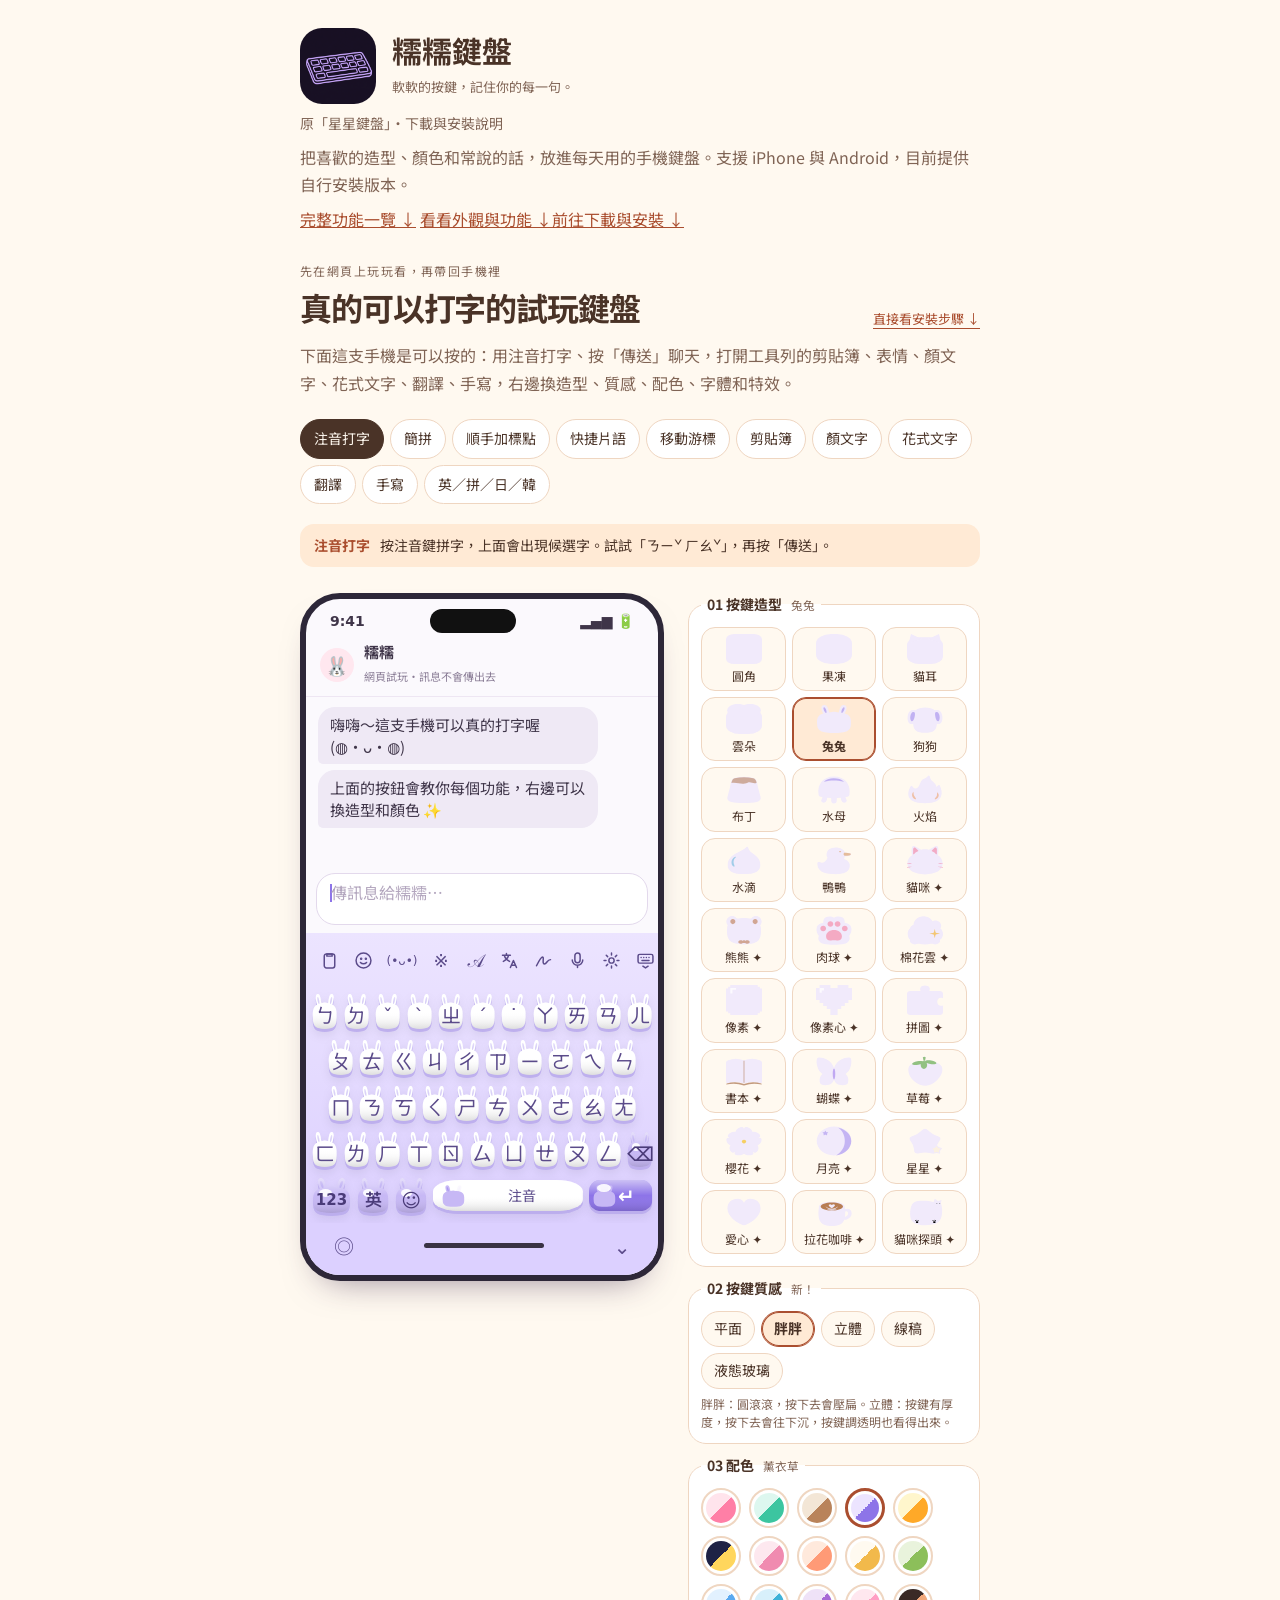
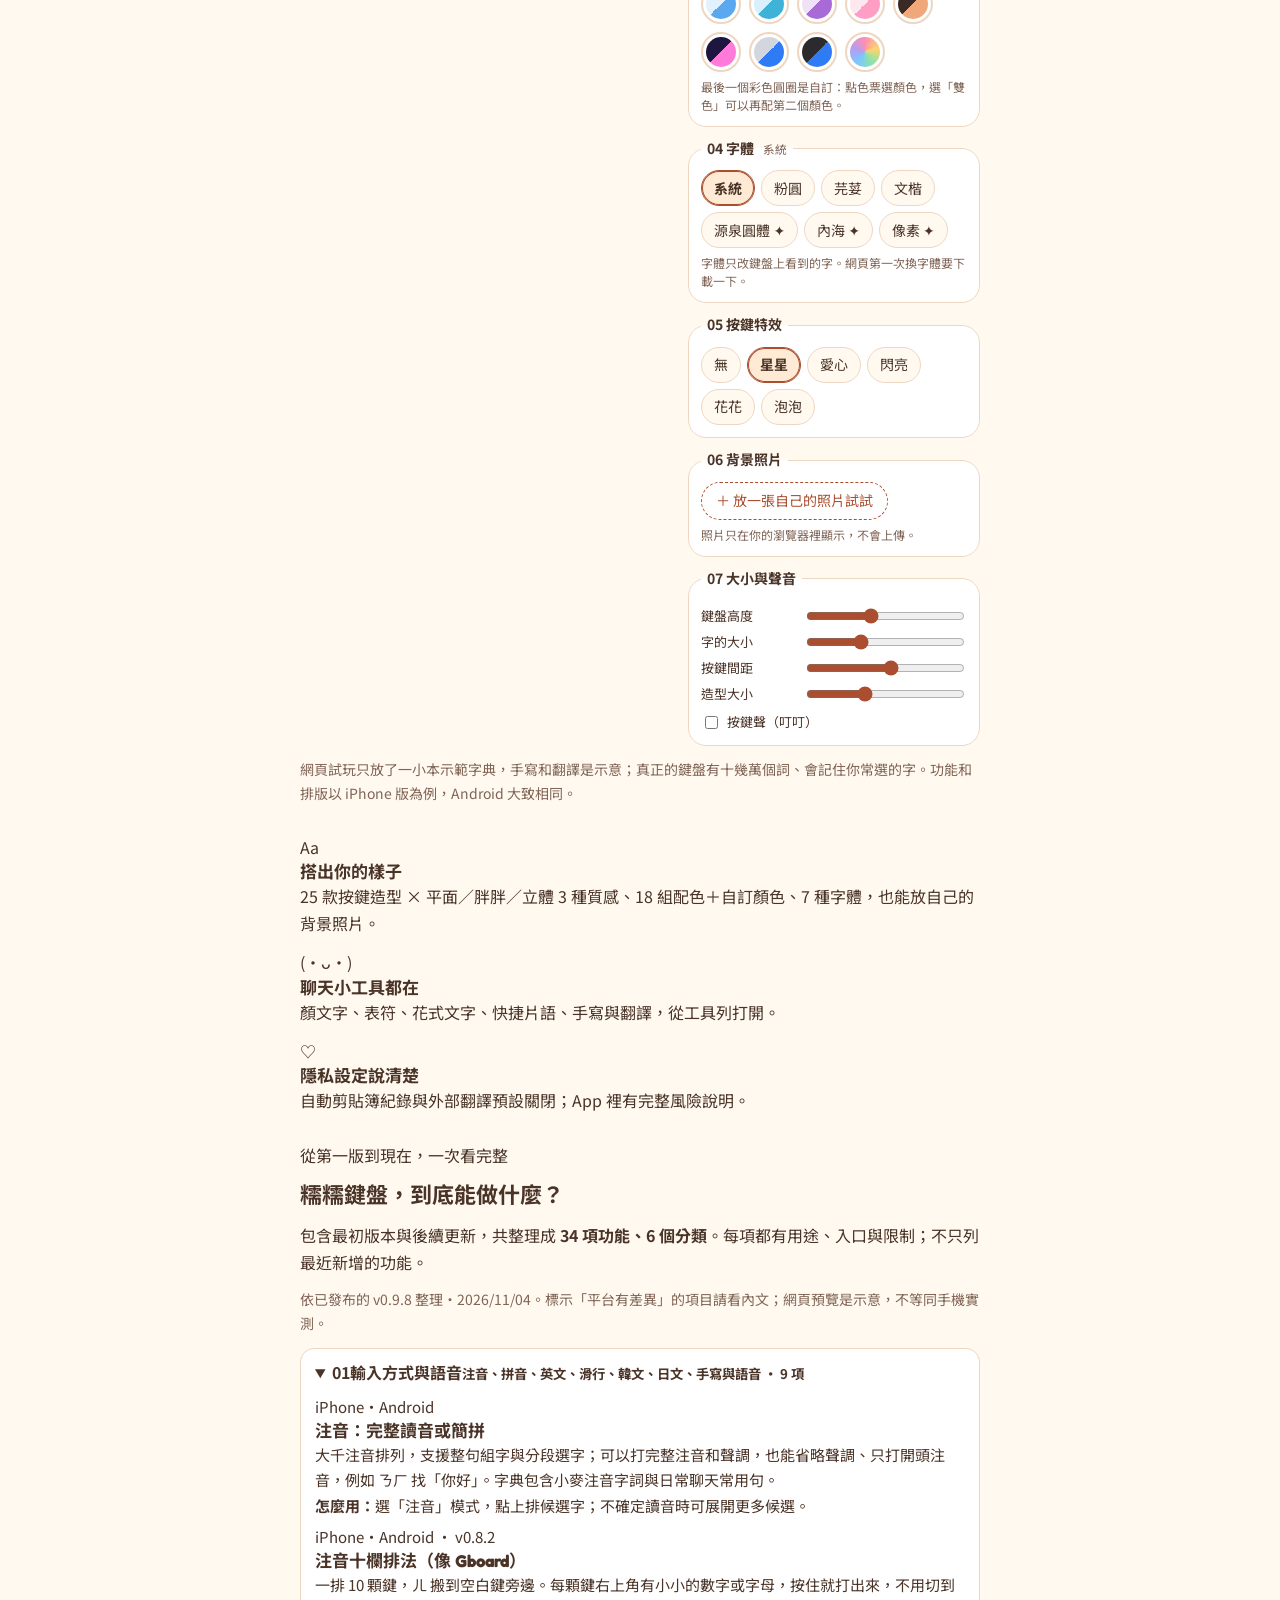
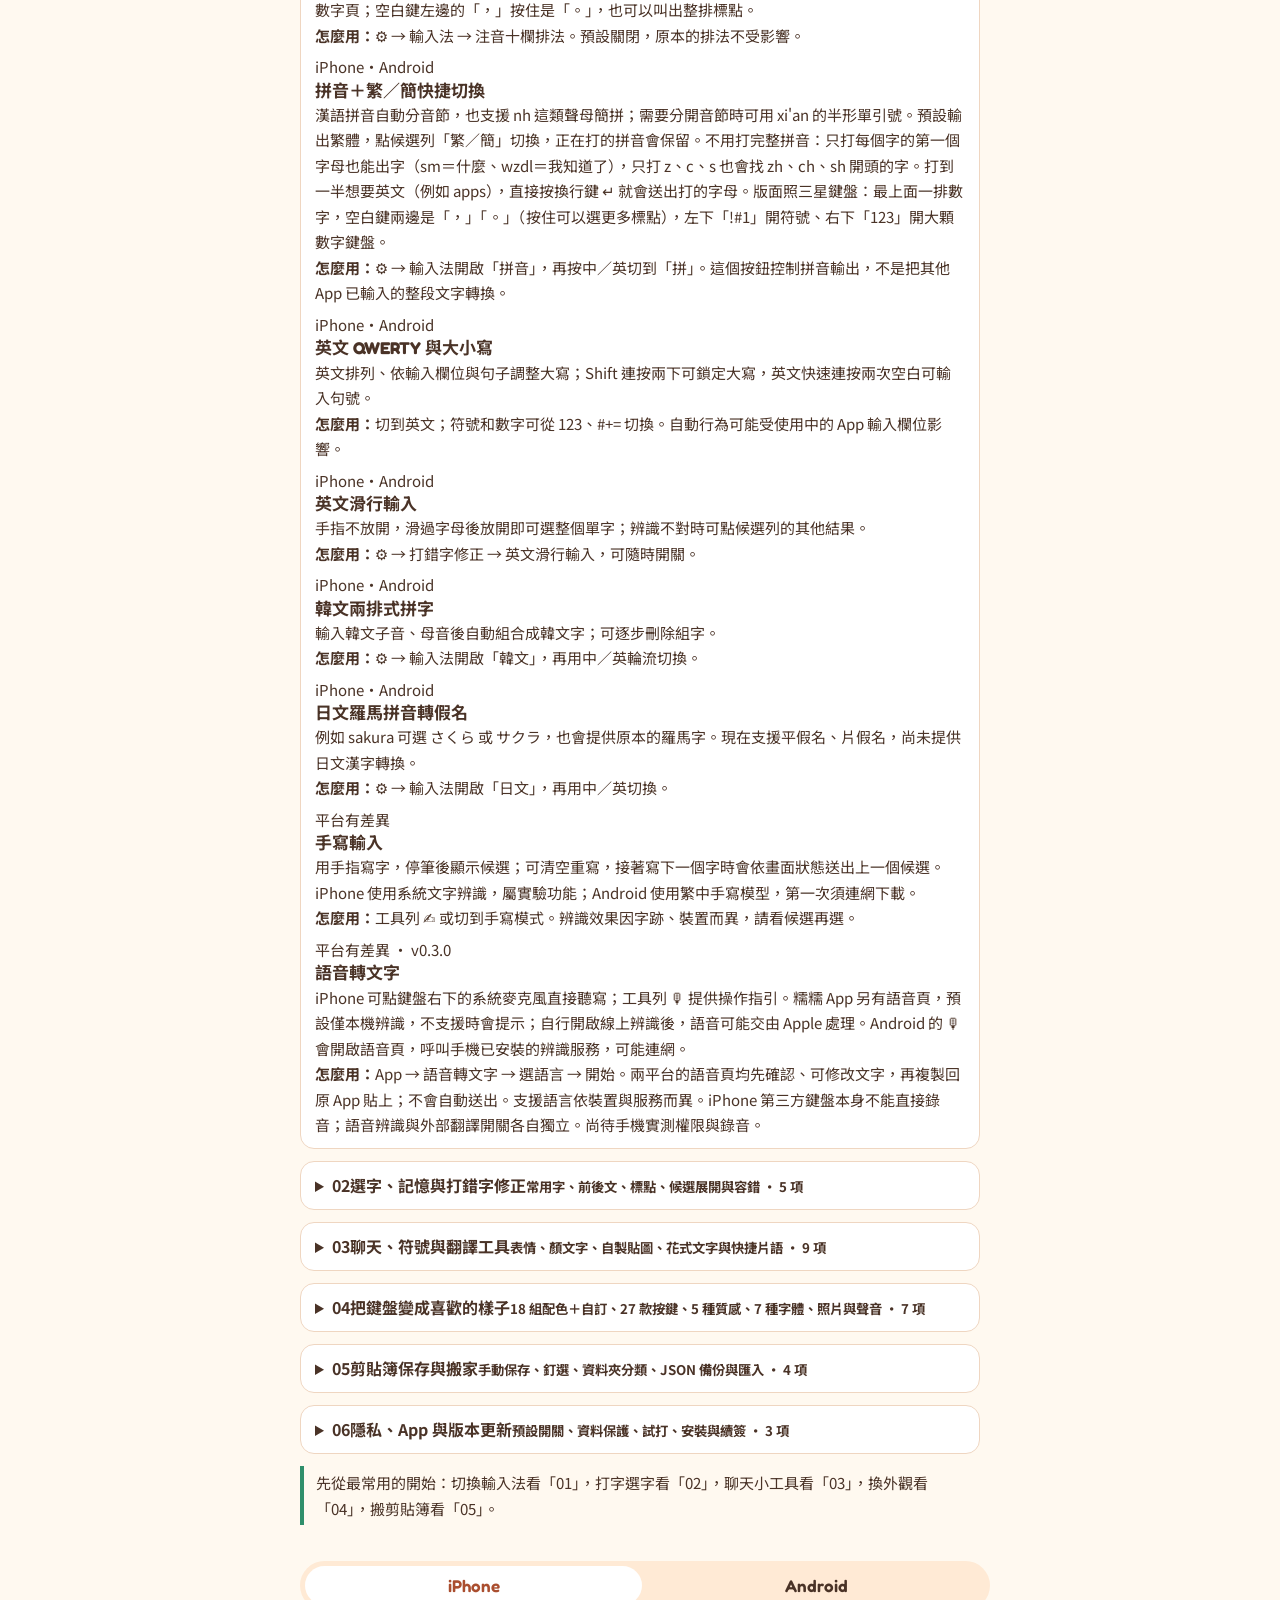
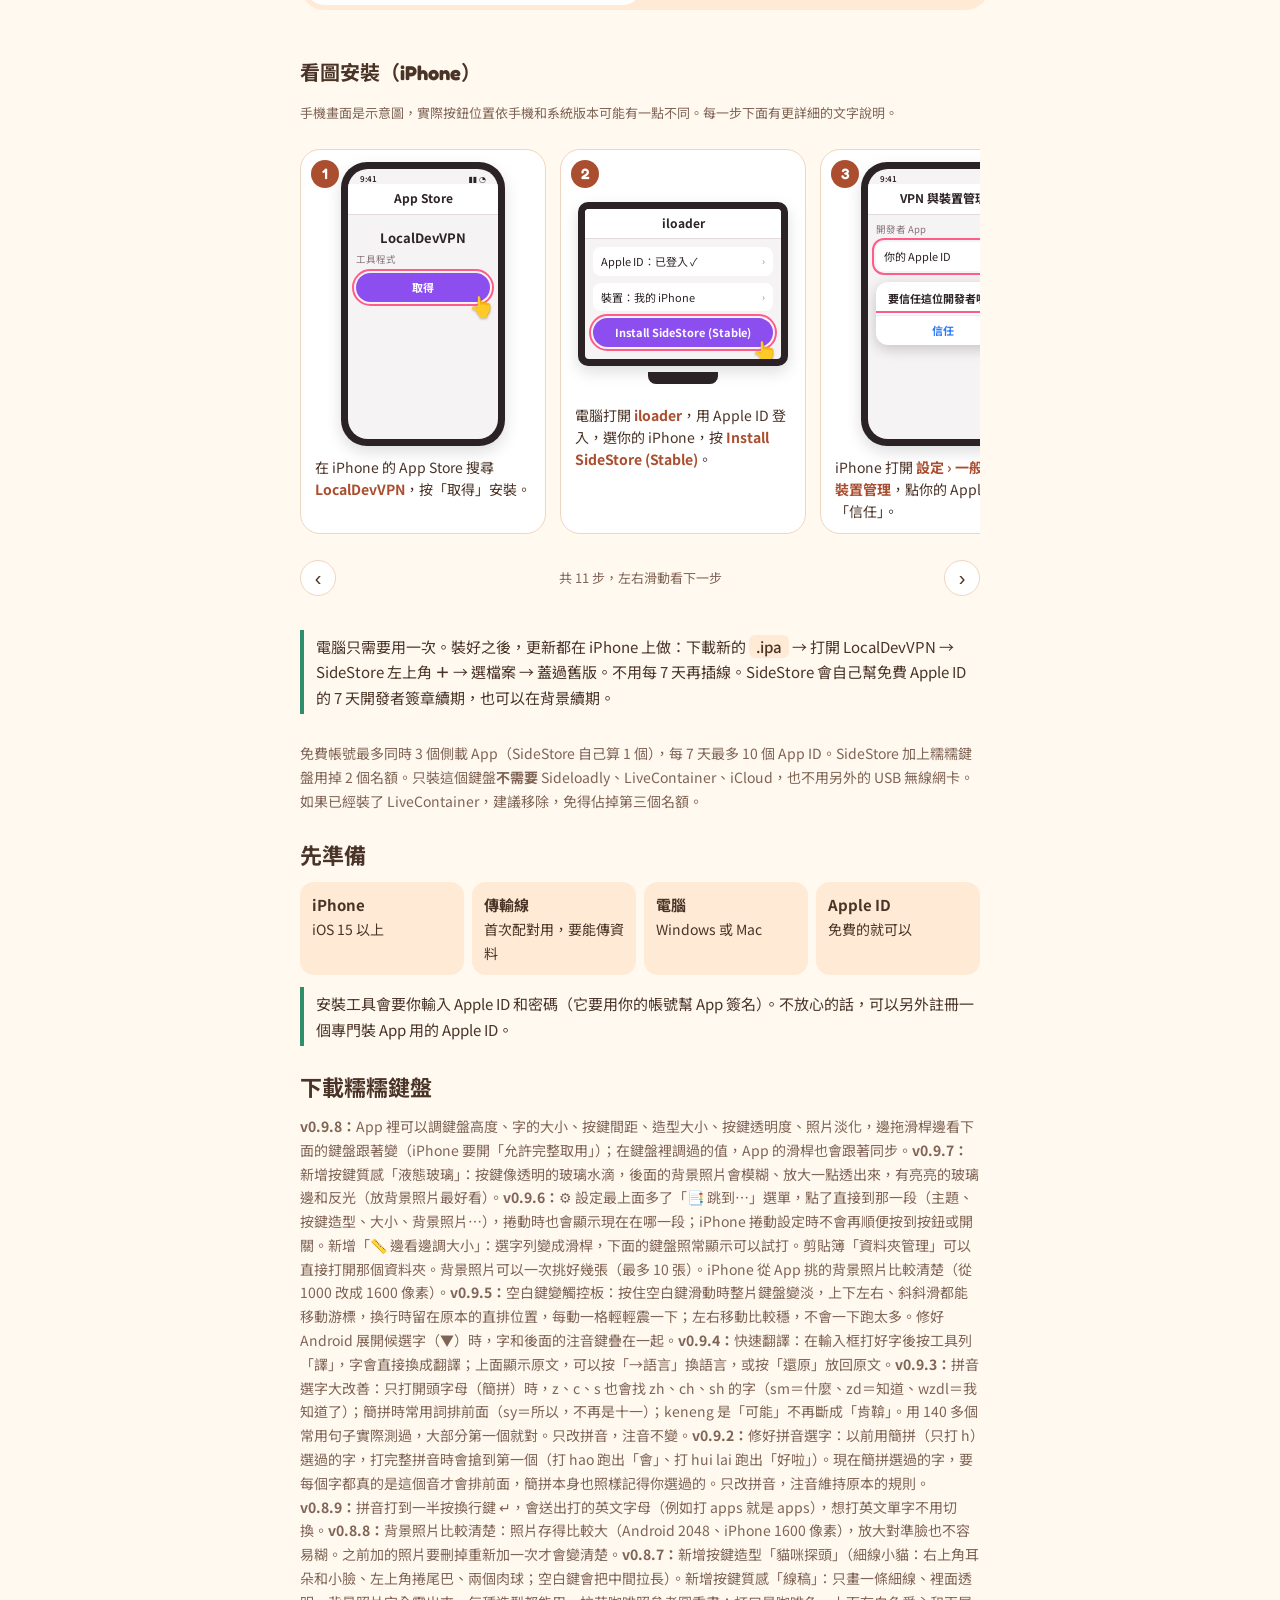
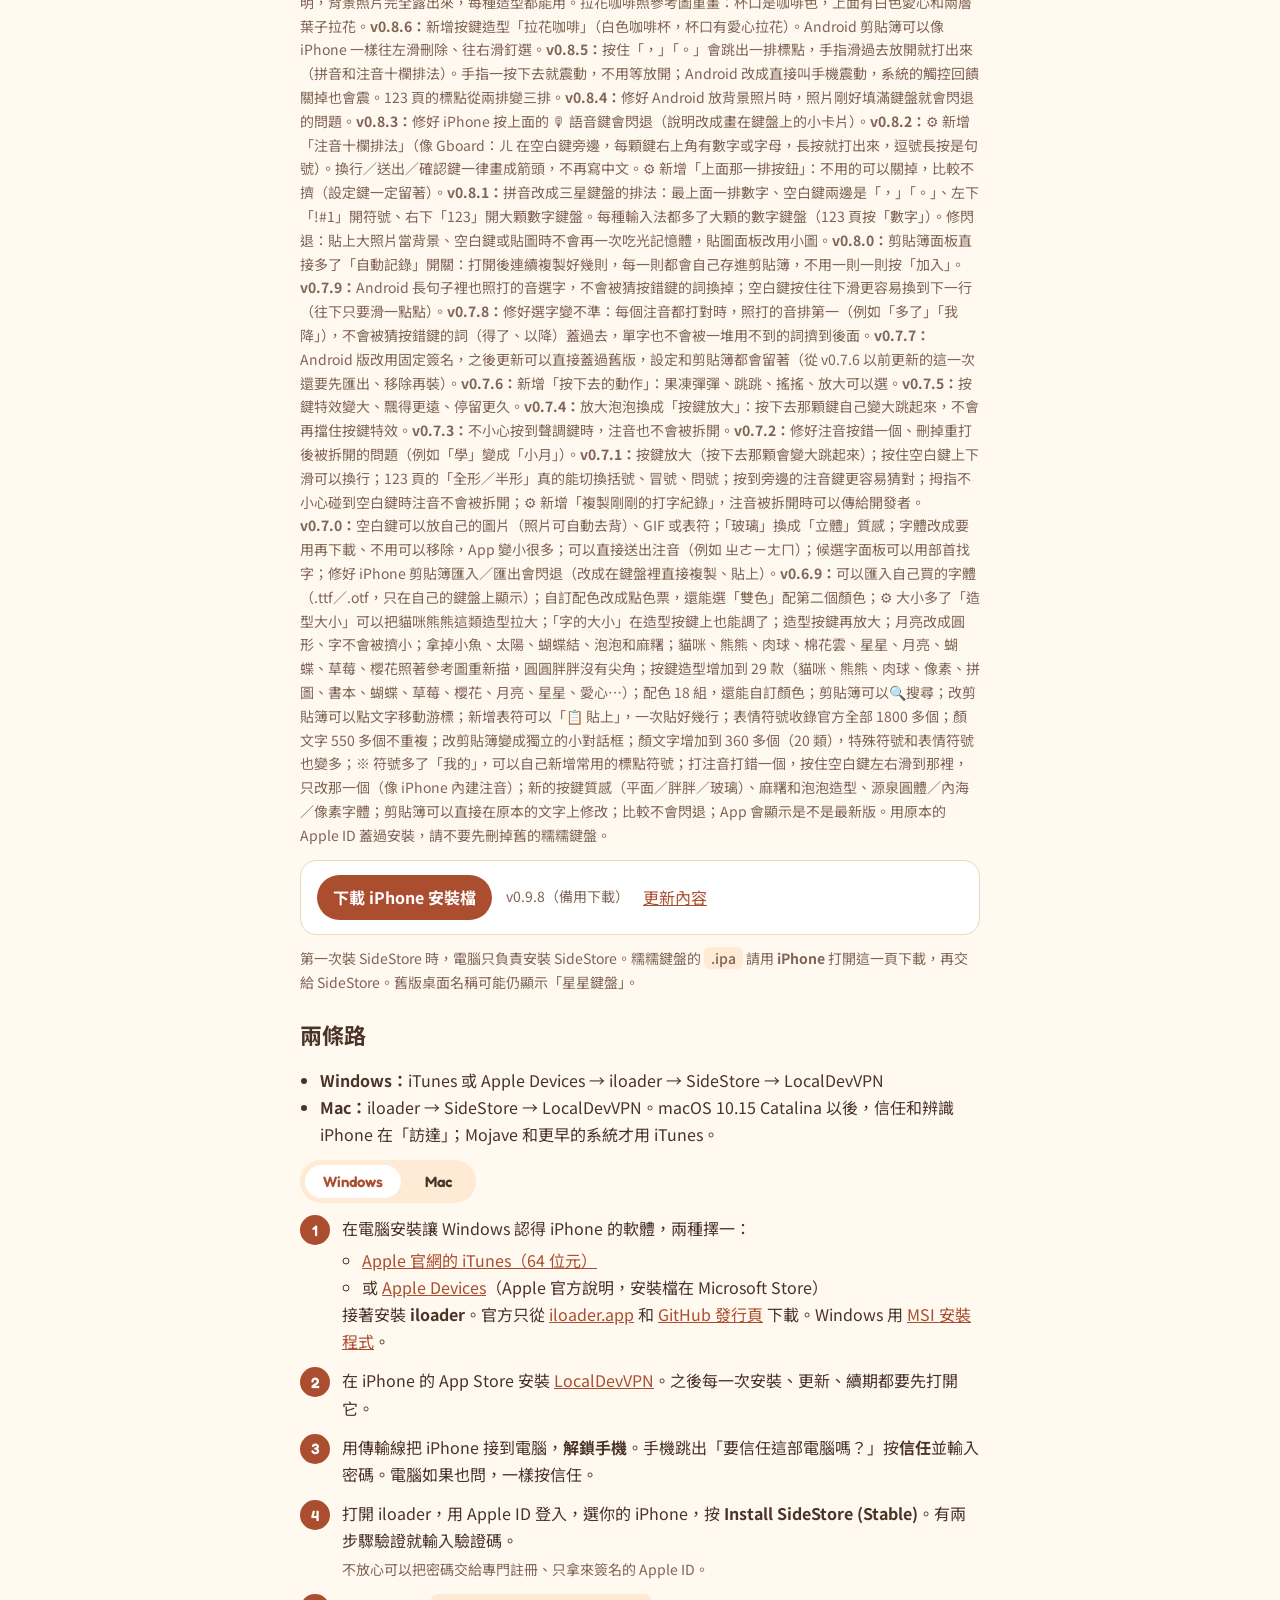
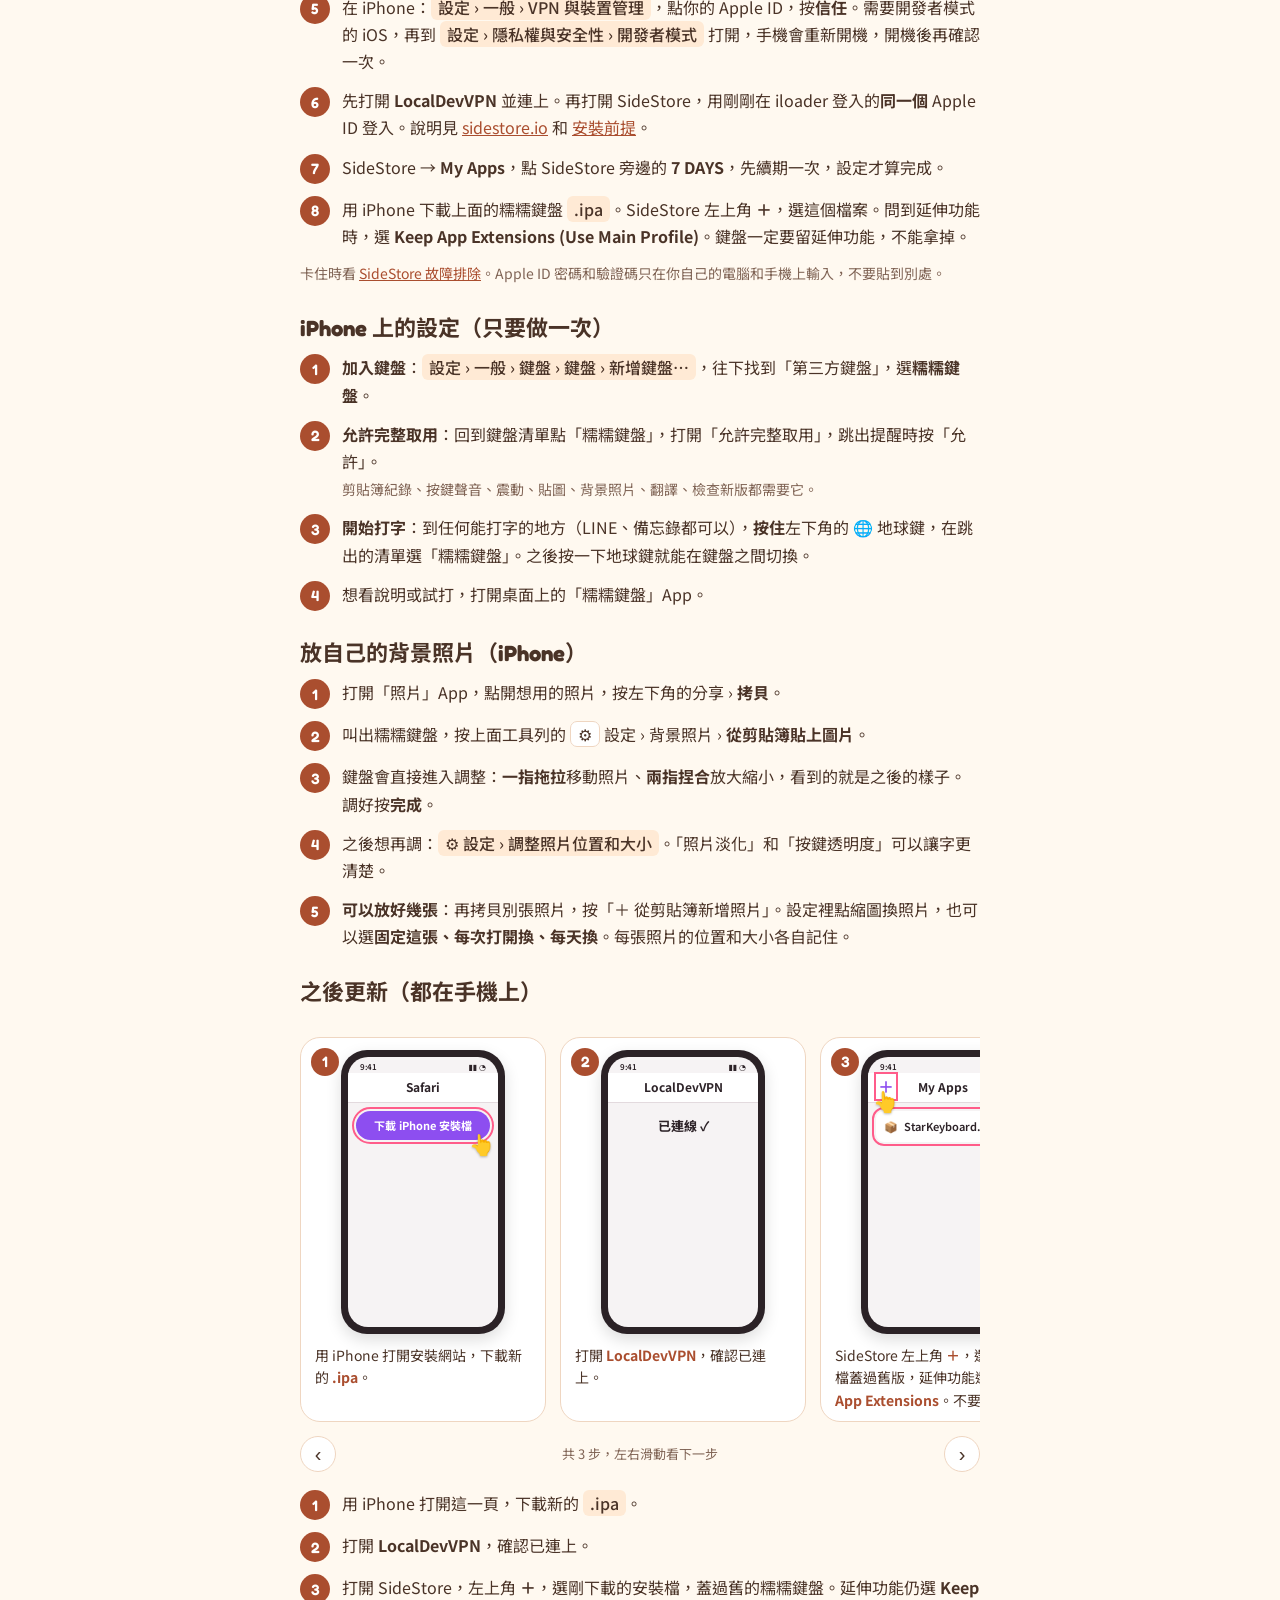
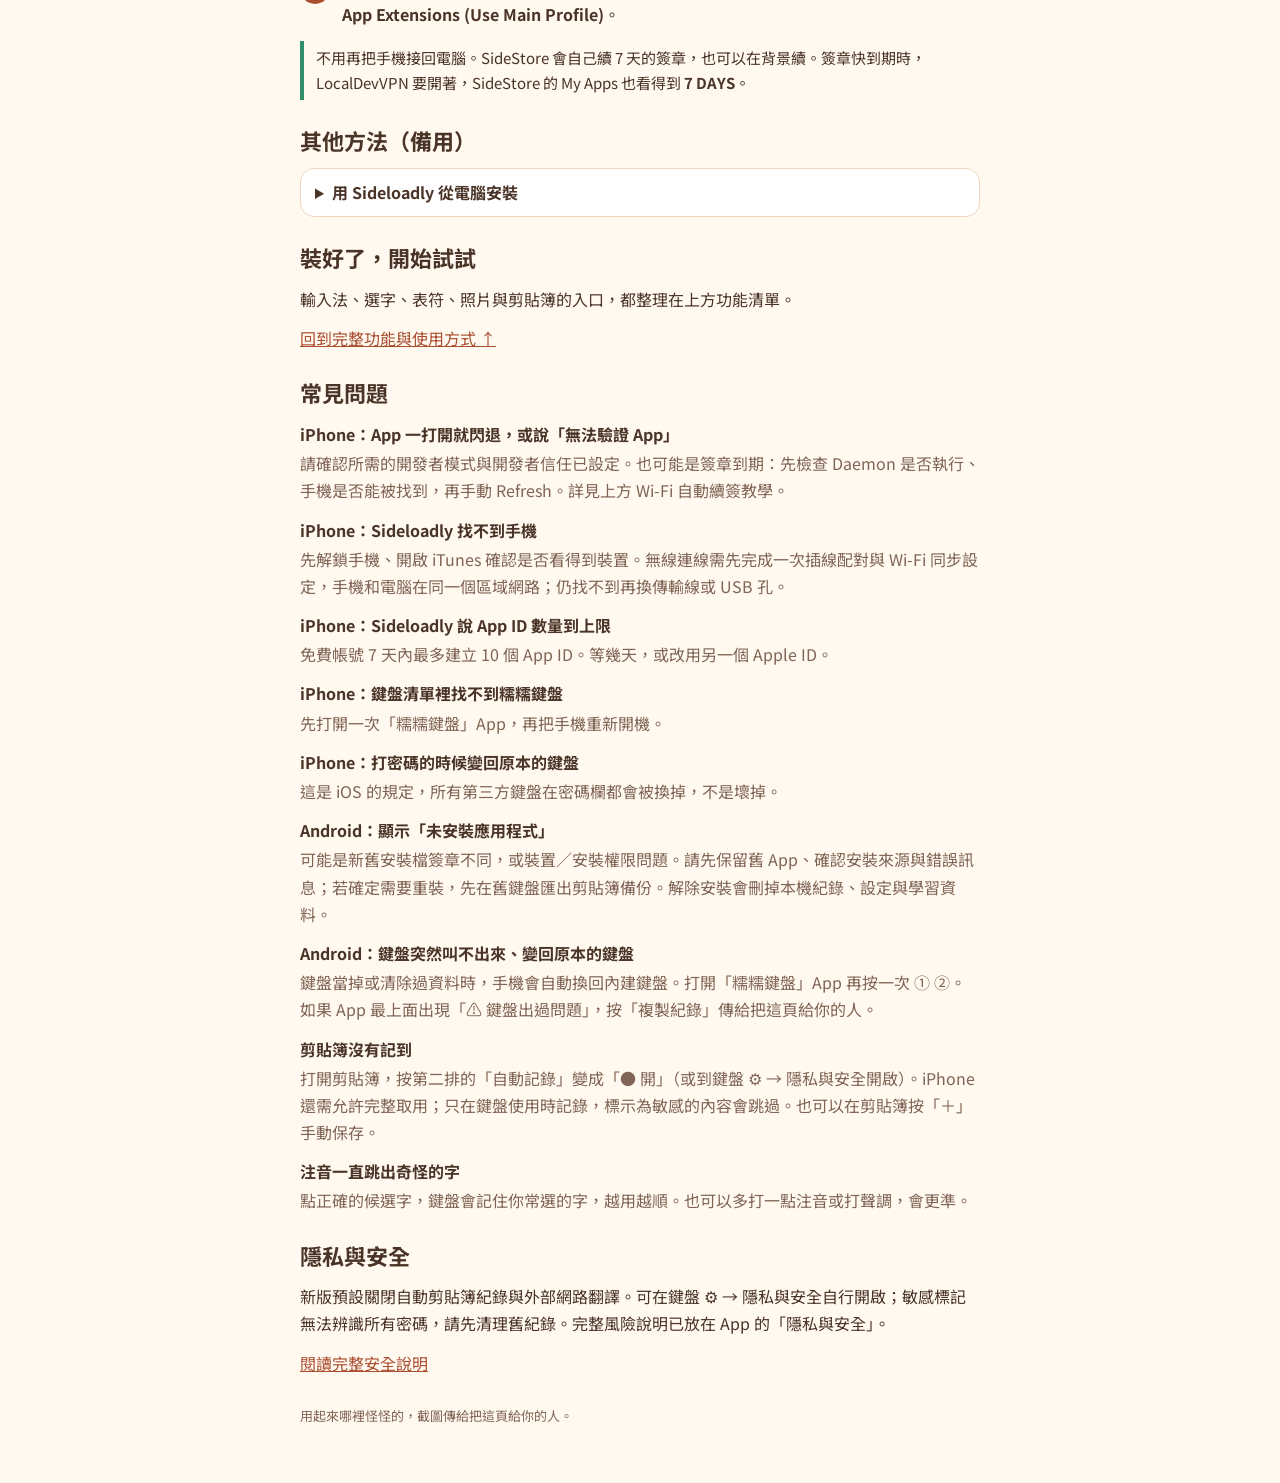
==== docs/index.html @ b7f21b5c "v0.9.8：App 裡邊調邊看鍵盤大小與透明度（iPhone 用具名剪貼簿同步、Android 共用設定即時更新） Co-Authored-By: Claude Opus 5.5 <noreply@" ====
<!doctype html><html lang="zh-Hant"><head><meta charset=utf-8><meta name=viewport content="width=device-width,initial-scale=1,viewport-fit=cover"><style>:root{color-scheme:light;box-sizing:border-box;padding-top:env(safe-area-inset-top,0px);padding-bottom:env(safe-area-inset-bottom,0px)}html{scroll-padding-top:env(safe-area-inset-top,0px)}body{margin:0;padding:0;font:14px -apple-system,BlinkMacSystemFont,sans-serif;background:#fff;color:#000}img{max-width:100%}[hidden]:not([hidden=until-found i]){display:none!important}</style></head><body>
<title>糯糯鍵盤｜完整功能、外觀預覽與下載</title>
<link rel="stylesheet" href="sim.css?v=9">
<link rel="stylesheet" href="features.css?v=1">
<link rel="stylesheet" href="guide.css?v=1">
<link rel="icon" type="image/png" href="assets/app-icon.png?v=4">
<link rel="apple-touch-icon" href="assets/app-icon.png?v=4">
<meta name="description" content="糯糯鍵盤完整功能介紹：注音、拼音繁簡、英文滑行、韓文、日文、手寫、選字記憶、表符貼圖、翻譯、主題、剪貼簿搬家，以及 iPhone／Android 的功能差異與安裝教學。">
<link rel="stylesheet" href="https://fonts.googleapis.com/css2?family=Fredoka:wght@500;600&family=Noto+Sans+TC:wght@400;500;700&display=swap">
<style>
  /* 版面：一欄的說明書。最上面切 iPhone／Android，各自從準備、下載、安裝、設定到更新；下面是兩邊共用的「怎麼用」和常見問題 */
  :root {
    --bg: #fff9f0;
    --fg: #4a3327;
    --muted: #806455;
    --accent: #aa4e2f;
    --soft: #ffead5;
    --card: #ffffff;
    --line: #efd6c1;
    --ok: #2f8f6b;
    --warn: #b5612a;
    --display: "Fredoka", "Noto Sans TC", "PingFang TC", "Microsoft JhengHei", system-ui, sans-serif;
    --body: "Noto Sans TC", "PingFang TC", "Microsoft JhengHei", system-ui, sans-serif;
  }
  @media (prefers-color-scheme: dark) {
    :root:not([data-theme="light"]) {
      --bg: #1d1418; --fg: #f6e6eb; --muted: #c09aa6; --accent: #ff86a8;
      --soft: #3a2430; --card: #271b20; --line: #4a3039; --ok: #6fd3a9; --warn: #f0a46b; color-scheme: dark;
    }
  }
  :root[data-theme="dark"] {
    --bg: #1d1418; --fg: #f6e6eb; --muted: #c09aa6; --accent: #ff86a8;
    --soft: #3a2430; --card: #271b20; --line: #4a3039; --ok: #6fd3a9; --warn: #f0a46b; color-scheme: dark;
  }
  body {
    background: var(--bg);
    color: var(--fg);
    font-family: var(--body);
    font-size: 16px;
    line-height: 1.7;
  }
  .wrap {
    max-width: 680px;
    margin: 0 auto;
    padding-block: 28px 56px;
    padding-left: max(16px, env(safe-area-inset-left, 0px));
    padding-right: max(16px, env(safe-area-inset-right, 0px));
    display: flex;
    flex-direction: column;
    gap: 28px;
  }
  h1, h2, h3 { font-family: var(--display); text-wrap: balance; margin: 0; line-height: 1.3; }
  h1 { font-size: 30px; }
  .brand { display:flex; align-items:center; gap:16px; }
  .brand img { width:76px; height:76px; border-radius:22px; flex:none; }
  .brand small { display:block; color:var(--muted); font-size:13px; margin-top:4px; }
  @media (max-width:420px) { h1 { font-size:26px; } .brand img { width:64px; height:64px; border-radius:18px; } }
  h2 { font-size: 22px; }
  h3 { font-size: 17px; }
  p { margin: 0; }
  ul { margin: 4px 0 0; padding-left: 20px; }
  .lead { color: var(--muted); }
  section, .panel { display: flex; flex-direction: column; gap: 12px; min-width: 0; }
  .panel { gap: 28px; }
  #wifi-refresh { scroll-margin-top: calc(90px + env(safe-area-inset-top, 0px)); }
  .need { display: grid; grid-template-columns: repeat(auto-fit, minmax(140px, 1fr)); gap: 8px; }
  .need div { background: var(--soft); border-radius: 14px; padding: 10px 12px; font-size: 14px; }
  .need b { display: block; font-size: 15px; }
  .download {
    display: flex; flex-wrap: wrap; align-items: center; gap: 10px 14px;
    background: var(--card); border: 1.5px solid var(--line); border-radius: 16px; padding: 14px 16px;
  }
  .btn {
    display: inline-block; background: var(--accent); color: var(--card);
    font-weight: 700; text-decoration: none; padding: 9px 16px; border-radius: 999px;
  }
  .btn:focus-visible, .tab:focus-visible, summary:focus-visible { outline: 3px solid var(--fg); outline-offset: 2px; }

  /* 最上面的大切換：iPhone／Android */
  .switch {
    position: sticky; top: env(safe-area-inset-top, 0px); z-index: 5;
    background: var(--bg); padding-block: 8px;
  }
  body::before { content: ""; position: fixed; inset: 0 0 auto; height: env(safe-area-inset-top, 0px); z-index: 10; background: var(--bg); }
  .tabs { display: flex; gap: 6px; background: var(--soft); padding: 5px; border-radius: 999px; width: fit-content; max-width: 100%; }
  .tabs.big { width: 100%; }
  .tabs.big .tab { flex: 1; font-size: 17px; padding: 9px 12px; }
  .tab {
    border: 0; background: transparent; color: var(--fg); font: 600 15px var(--display);
    padding: 7px 18px; border-radius: 999px; cursor: pointer;
  }
  .tab[aria-selected="true"] { background: var(--card); color: var(--accent); }

  ol.steps { list-style: none; margin: 0; padding: 0; counter-reset: step; display: flex; flex-direction: column; gap: 12px; }
  ol.steps > li { counter-increment: step; display: grid; grid-template-columns: 30px minmax(0, 1fr); gap: 12px; align-items: start; }
  ol.steps > li::before {
    content: counter(step);
    font: 600 15px var(--display);
    width: 30px; height: 30px; border-radius: 50%;
    display: grid; place-items: center;
    background: var(--accent); color: var(--card);
  }
  .path { font-weight: 500; background: var(--soft); padding: 1px 7px; border-radius: 6px; word-break: keep-all; }
  .key { font-weight: 700; border: 1.5px solid var(--line); background: var(--card); padding: 0 7px; border-radius: 7px; white-space: nowrap; }
  .note { color: var(--muted); font-size: 14px; }
  a { color: var(--accent); }
  .tip { border-left: 4px solid var(--ok); padding: 4px 0 4px 12px; font-size: 15px; }
  .warn { border-left: 4px solid var(--warn); padding: 4px 0 4px 12px; font-size: 15px; }
  details { background: var(--card); border: 1.5px solid var(--line); border-radius: 14px; padding: 10px 14px; }
  summary { cursor: pointer; font-weight: 700; }
  details > div { margin-top: 8px; display: flex; flex-direction: column; gap: 6px; font-size: 15px; }
  .brands { display: grid; grid-template-columns: auto minmax(0, 1fr); gap: 6px 12px; font-size: 15px; }
  .brands b { white-space: nowrap; }

  /* 功能說明：兩欄的小卡，手機上變一欄 */
  .features { display: grid; grid-template-columns: repeat(auto-fit, minmax(260px, 1fr)); gap: 10px; }
  .feature { background: var(--card); border: 1.5px solid var(--line); border-radius: 16px; padding: 12px 14px; display: flex; flex-direction: column; gap: 4px; min-width: 0; }
  .feature h3 { font-size: 16px; }
  .feature p { font-size: 15px; }
  .eg { font-family: var(--display); color: var(--accent); }

  dl { margin: 0; display: flex; flex-direction: column; gap: 12px; }
  dt { font-weight: 700; }
  dd { margin: 2px 0 0; color: var(--muted); }
  footer { color: var(--muted); font-size: 13px; }
</style>

<div class="wrap">
  <header style="display:flex;flex-direction:column;gap:8px">
    <div class="brand"><img src="assets/app-icon.png?v=4" alt="深色底紫色透視線條鍵盤" width="76" height="76"><div><h1>糯糯鍵盤</h1><small>軟軟的按鍵，記住你的每一句。</small></div></div>
    <p class="note">原「星星鍵盤」・下載與安裝說明</p>
    <p class="lead">把喜歡的造型、顏色和常說的話，放進每天用的手機鍵盤。支援 iPhone 與 Android，目前提供自行安裝版本。</p>
    <nav class="preview-jump" aria-label="頁面導覽"><a href="#features" class="catalog-nav">完整功能一覽 ↓</a>
      <a href="#preview">看看外觀與功能 ↓</a><a href="#install">前往下載與安裝 ↓</a></nav>
  </header>

<svg aria-hidden="true" focusable="false" style="position:absolute;width:0;height:0;overflow:hidden"><defs><linearGradient id="sim-shade-flat" x1="0" y1="0" x2="0" y2="1"><stop offset="0" stop-color="#fff" stop-opacity=".3"/><stop offset=".55" stop-color="#fff" stop-opacity="0"/><stop offset="1" stop-color="#000" stop-opacity=".04"/></linearGradient><linearGradient id="sim-shade-puffy" x1="0" y1="0" x2="0" y2="1"><stop offset="0" stop-color="#fff" stop-opacity=".55"/><stop offset=".5" stop-color="#fff" stop-opacity="0"/><stop offset="1" stop-color="#000" stop-opacity=".13"/></linearGradient><linearGradient id="sim-shade-raised" x1="0" y1="0" x2="0" y2="1"><stop offset="0" stop-color="#fff" stop-opacity=".55"/><stop offset=".5" stop-color="#fff" stop-opacity="0"/><stop offset="1" stop-color="#000" stop-opacity=".12"/></linearGradient><symbol id="preview-shape-rounded" viewBox="0 0 100 100"><rect width="100" height="100" rx="23" ry="17.5" fill="var(--key)" style="fill:var(--key);stroke:var(--body-stroke,none);stroke-width:var(--body-sw,0);stroke-linejoin:round;vector-effect:non-scaling-stroke"/></symbol><symbol id="preview-shape-jelly" viewBox="0 0 100 100"><rect width="100" height="100" rx="42" ry="31.5" fill="var(--key)" style="fill:var(--key);stroke:var(--body-stroke,none);stroke-width:var(--body-sw,0);stroke-linejoin:round;vector-effect:non-scaling-stroke"/></symbol><symbol id="preview-shape-catEar" viewBox="0 0 100 100"><rect y="11" width="100" height="89" rx="34" ry="25.5" fill="var(--key)" style="fill:var(--key);stroke:var(--body-stroke,none);stroke-width:var(--body-sw,0);stroke-linejoin:round;vector-effect:non-scaling-stroke"/><path d="M5 30 L11 0 L41 17 Z M59 17 L89 0 L95 30 Z" fill="var(--key)" style="fill:var(--key);stroke:var(--body-stroke,none);stroke-width:var(--body-sw,0);stroke-linejoin:round;vector-effect:non-scaling-stroke"/></symbol><symbol id="preview-shape-cloud" viewBox="0 0 100 100"><rect y="15" width="100" height="85" rx="38" ry="28.5" fill="var(--key)" style="fill:var(--key);stroke:var(--body-stroke,none);stroke-width:var(--body-sw,0);stroke-linejoin:round;vector-effect:non-scaling-stroke"/><ellipse cx="33" cy="22" rx="30" ry="22.5" fill="var(--key)" style="fill:var(--key);stroke:var(--body-stroke,none);stroke-width:var(--body-sw,0);stroke-linejoin:round;vector-effect:non-scaling-stroke"/><ellipse cx="67" cy="22" rx="30" ry="22.5" fill="var(--key)" style="fill:var(--key);stroke:var(--body-stroke,none);stroke-width:var(--body-sw,0);stroke-linejoin:round;vector-effect:non-scaling-stroke"/></symbol><symbol id="preview-shape-bunny" viewBox="0 0 100 100"><path fill="var(--key)" style="fill:var(--key);stroke:var(--body-stroke,none);stroke-width:var(--body-sw,0);stroke-linejoin:round;vector-effect:non-scaling-stroke" d="M20 32 C13 15 13 3 23 3 C33 3 34 19 37 28 Q50 24 63 28 C66 19 67 3 77 3 C87 3 87 15 80 32 C96 37 98 51 97 67 C97 91 83 97 50 97 C17 97 3 91 3 67 C2 51 4 37 20 32 Z"/><path fill="var(--detail)" opacity=".48" d="M22 11 C18 14 24 29 28 30 C32 30 27 10 22 11 Z M78 11 C73 10 68 30 72 30 C76 29 82 14 78 11 Z"/></symbol><symbol id="preview-shape-puppy" viewBox="0 0 100 100"><path fill="var(--key)" style="fill:var(--key);stroke:var(--body-stroke,none);stroke-width:var(--body-sw,0);stroke-linejoin:round;vector-effect:non-scaling-stroke" d="M24 21 C35 9 66 9 77 21 C90 16 96 25 98 39 C100 55 95 69 86 67 L83 66 C82 88 73 96 50 96 C27 96 18 88 17 66 L14 67 C5 69 0 55 2 39 C4 25 10 16 24 21 Z"/><path fill="var(--detail)" opacity=".48" d="M17 27 C10 28 6 49 12 57 C17 61 21 48 22 37 Q23 25 17 27 Z M83 27 Q77 25 78 37 C79 48 83 61 88 57 C94 49 90 28 83 27 Z"/></symbol><symbol id="preview-shape-pudding" viewBox="0 0 100 100"><path fill="var(--key)" style="fill:var(--key);stroke:var(--body-stroke,none);stroke-width:var(--body-sw,0);stroke-linejoin:round;vector-effect:non-scaling-stroke" d="M24 13 Q50 6 76 13 C86 16 86 28 89 45 L96 77 C100 94 79 97 50 97 C21 97 0 94 4 77 L11 45 C14 28 14 16 24 13 Z"/><path fill="var(--detail)" opacity=".48" d="M24 14 Q50 8 76 14 Q83 16 85 29 C77 35 69 24 60 29 C43 38 34 27 15 30 Q17 16 24 14 Z"/></symbol><symbol id="preview-shape-jellyfish" viewBox="0 0 100 100"><path fill="var(--key)" style="fill:var(--key);stroke:var(--body-stroke,none);stroke-width:var(--body-sw,0);stroke-linejoin:round;vector-effect:non-scaling-stroke" d="M7 67 C3 35 19 8 50 8 C81 8 97 35 93 67 Q94 77 82 77 C82 83 89 89 83 94 C74 100 69 88 69 79 L58 80 C57 88 60 98 50 98 C40 98 43 88 42 80 L31 79 C31 88 26 100 17 94 C11 89 18 83 18 77 Q6 77 7 67 Z"/><path fill="var(--detail)" opacity=".48" d="M22 26 C32 11 65 10 78 26 C56 20 43 20 22 26 Z"/></symbol><symbol id="preview-shape-flame" viewBox="0 0 100 100"><path fill="var(--key)" style="fill:var(--key);stroke:var(--body-stroke,none);stroke-width:var(--body-sw,0);stroke-linejoin:round;vector-effect:non-scaling-stroke" d="M60 5 C65 4 63 17 70 23 C77 31 81 34 82 43 Q90 32 92 41 C100 63 97 81 83 90 C68 100 31 100 16 90 C2 81 0 63 9 43 Q13 35 16 43 Q19 48 24 48 C37 47 35 21 47 16 Q54 13 60 5 Z"/><path fill="var(--detail)" opacity=".48" d="M18 59 C11 67 14 80 23 84 Q27 84 23 78 Q17 70 18 59 Z M84 61 Q85 73 78 81 Q75 86 80 84 C90 79 90 67 84 61 Z"/></symbol><symbol id="preview-shape-droplet" viewBox="0 0 100 100"><path fill="var(--key)" style="fill:var(--key);stroke:var(--body-stroke,none);stroke-width:var(--body-sw,0);stroke-linejoin:round;vector-effect:non-scaling-stroke" d="M58 6 C63 3 60 14 70 24 C79 33 95 42 95 63 C98 88 78 97 50 97 C22 97 2 88 5 63 C6 41 24 30 38 22 Q50 16 58 6 Z"/><path fill="var(--detail)" opacity=".48" d="M24 40 C13 47 13 66 21 72 Q25 74 23 67 C19 55 22 47 27 42 Q29 38 24 40 Z"/></symbol><symbol id="preview-shape-duck" viewBox="0 0 100 100"><path fill="var(--key)" style="fill:var(--key);stroke:var(--body-stroke,none);stroke-width:var(--body-sw,0);stroke-linejoin:round;vector-effect:non-scaling-stroke" d="M32 43 C26 32 30 14 44 10 C59 4 79 12 80 25 Q98 25 98 31 Q98 38 80 38 L78 47 C93 53 98 68 91 82 C84 97 64 98 45 97 C19 97 5 84 4 66 Q2 54 10 57 Q23 64 32 43 Z"/><path fill="var(--detail)" opacity=".48" d="M78 26 Q96 25 97 31 Q96 36 79 36 Q74 31 78 26 Z M64 22 C64 19 70 19 70 22 C70 25 64 25 64 22 Z"/></symbol><symbol id="preview-shape-mochi" viewBox="0 0 100 100"><path fill="var(--key)" style="fill:var(--key);stroke:var(--body-stroke,none);stroke-width:var(--body-sw,0);stroke-linejoin:round;vector-effect:non-scaling-stroke" d="M50 3 C86 2 98.5 20 98.5 52 C99 88 84 99 50 99 C16 99 1 88 1.5 52 C1.5 20 14 2 50 3 Z"/></symbol><symbol id="preview-shape-bubble" viewBox="0 0 100 100"><rect width="100" height="100" rx="50" ry="50" fill="var(--key)" style="fill:var(--key);stroke:var(--body-stroke,none);stroke-width:var(--body-sw,0);stroke-linejoin:round;vector-effect:non-scaling-stroke"/><ellipse cx="25" cy="24" rx="8" ry="8" fill="var(--detail)" opacity=".8"/></symbol><symbol id="preview-shape-wide" viewBox="0 0 100 100"><rect width="100" height="100" rx="18" ry="36" fill="var(--key)" style="fill:var(--key);stroke:var(--body-stroke,none);stroke-width:var(--body-sw,0);stroke-linejoin:round;vector-effect:non-scaling-stroke"/></symbol></defs></svg>
  <section class="sim-section" id="preview" aria-labelledby="preview-heading">
    <div class="sim-heading"><div><p class="sim-eyebrow">先在網頁上玩玩看，再帶回手機裡</p><h2 id="preview-heading">真的可以打字的試玩鍵盤</h2></div><a href="#install">直接看安裝步驟 ↓</a></div>
    <p class="lead">下面這支手機是可以按的：用注音打字、按「傳送」聊天，打開工具列的剪貼簿、表情、顏文字、花式文字、翻譯、手寫，右邊換造型、質感、配色、字體和特效。</p>

    <div class="sim-tours" role="group" aria-label="功能導覽">
      <button type="button" data-tour="zhuyin" aria-pressed="true">注音打字</button>
      <button type="button" data-tour="abbr" aria-pressed="false">簡拼</button>
      <button type="button" data-tour="punct" aria-pressed="false">順手加標點</button>
      <button type="button" data-tour="shortcut" aria-pressed="false">快捷片語</button>
      <button type="button" data-tour="cursor" aria-pressed="false">移動游標</button>
      <button type="button" data-tour="clipboard" aria-pressed="false">剪貼簿</button>
      <button type="button" data-tour="kaomoji" aria-pressed="false">顏文字</button>
      <button type="button" data-tour="fancy" aria-pressed="false">花式文字</button>
      <button type="button" data-tour="translate" aria-pressed="false">翻譯</button>
      <button type="button" data-tour="handwriting" aria-pressed="false">手寫</button>
      <button type="button" data-tour="languages" aria-pressed="false">英／拼／日／韓</button>
    </div>
    <div class="sim-tip" id="sim-tip" role="status" aria-live="polite"><b id="sim-tip-title">注音打字</b><span id="sim-tip-text">按注音鍵拼字，上面會出現候選字。試試「ㄋㄧˇ ㄏㄠˇ」，再按「傳送」。</span></div>

    <div class="sim-layout">
      <div class="sim-phone" id="sim-phone" data-shape="bunny" data-finish="puffy">
        <div class="sim-status"><span>9:41</span><span class="sim-island"></span><span>▂▄▆ 🔋</span></div>
        <div class="sim-chat-head"><span class="sim-avatar">🐰</span><div><b>糯糯</b><small>網頁試玩・訊息不會傳出去</small></div></div>
        <div class="sim-chat" id="sim-chat"></div>
        <div class="sim-input-row"><div class="sim-input" id="sim-input" aria-label="輸入框"></div></div>
        <div class="sim-keyboard" id="sim-keyboard">
          <div class="sim-bg" id="sim-bg"></div>
          <div class="sim-topbar" id="sim-topbar"></div>
          <div class="sim-main" id="sim-main"></div>
          <div class="sim-toast" id="sim-toast" hidden></div>
          <div class="sim-fx" id="sim-fx" aria-hidden="true"></div>
        </div>
        <div class="sim-home" id="sim-home"><span class="sim-home-btn" id="sim-globe" title="切換輸入法">◎</span><i></i><span class="sim-home-btn" id="sim-hide" title="收起鍵盤">⌄</span></div>
      </div>

      <div class="sim-options" id="sim-options">
        <fieldset><legend>01 按鍵造型 <small id="sim-shape-name">兔兔</small></legend><div class="sim-shapes" id="sim-shapes"></div></fieldset>
        <fieldset><legend>02 按鍵質感 <small>新！</small></legend><div class="sim-chips" id="sim-finishes"></div><p class="sim-hint">胖胖：圓滾滾，按下去會壓扁。立體：按鍵有厚度，按下去會往下沉，按鍵調透明也看得出來。</p></fieldset>
        <fieldset><legend>03 配色 <small id="sim-theme-name">薰衣草</small></legend><div class="sim-colors" id="sim-colors"></div><div id="sim-custom" hidden><div class="sim-chips" id="sim-custom-mode"><button type="button" data-m="1" class="on">單色</button><button type="button" data-m="2">雙色</button></div><div class="sim-chips sim-targets" id="sim-custom-targets" hidden><button type="button" data-t="1" class="on">主色（按鍵的字）</button><button type="button" data-t="2">第二色（功能鍵）</button></div><div class="sim-swatches" id="sim-swatches"></div><label class="sim-slider">濃淡<input type="range" id="sim-custom-sat" min="0.05" max="1" step="0.01" value="0.55"></label><label class="sim-check"><input type="checkbox" id="sim-custom-dark"> 深色</label></div><p class="sim-hint">最後一個彩色圓圈是自訂：點色票選顏色，選「雙色」可以再配第二個顏色。</p></fieldset>
        <fieldset><legend>04 字體 <small id="sim-font-name">系統</small></legend><div class="sim-chips" id="sim-fonts"></div><p class="sim-hint" id="sim-font-hint">字體只改鍵盤上看到的字。網頁第一次換字體要下載一下。</p></fieldset>
        <fieldset><legend>05 按鍵特效</legend><div class="sim-chips" id="sim-effects"></div></fieldset>
        <fieldset><legend>06 背景照片</legend><label class="sim-photo"><input type="file" accept="image/*" id="sim-photo"><span>＋ 放一張自己的照片試試</span></label><button type="button" class="sim-link" id="sim-photo-clear" hidden>拿掉照片</button><p class="sim-hint">照片只在你的瀏覽器裡顯示，不會上傳。</p></fieldset>
        <fieldset><legend>07 大小與聲音</legend>
          <label class="sim-slider">鍵盤高度<input type="range" id="sim-height" min="0.8" max="1.3" step="0.05" value="1"></label>
          <label class="sim-slider">字的大小<input type="range" id="sim-fontsize" min="0.8" max="1.4" step="0.05" value="1"></label>
          <label class="sim-slider">按鍵間距<input type="range" id="sim-gap" min="0.3" max="1.6" step="0.1" value="1"></label>
          <label class="sim-slider">造型大小<input type="range" id="sim-shapesize" min="0.9" max="1.6" step="0.05" value="1.15"></label>
          <label class="sim-check"><input type="checkbox" id="sim-sound"> 按鍵聲（叮叮）</label>
        </fieldset>
      </div>
    </div>
    <p class="note">網頁試玩只放了一小本示範字典，手寫和翻譯是示意；真正的鍵盤有十幾萬個詞、會記住你常選的字。功能和排版以 iPhone 版為例，Android 大致相同。</p>
    <noscript><p class="note">開啟 JavaScript 後就能在這裡試打。</p></noscript>
  </section>
  <section class="preview-highlights" aria-label="還有哪些功能">
    <div><span aria-hidden="true">Aa</span><h3>搭出你的樣子</h3><p>25 款按鍵造型 × 平面／胖胖／立體 3 種質感、18 組配色＋自訂顏色、7 種字體，也能放自己的背景照片。</p></div>
    <div><span aria-hidden="true">(•ᴗ•)</span><h3>聊天小工具都在</h3><p>顏文字、表符、花式文字、快捷片語、手寫與翻譯，從工具列打開。</p></div>
    <div><span aria-hidden="true">♡</span><h3>隱私設定說清楚</h3><p>自動剪貼簿紀錄與外部翻譯預設關閉；App 裡有完整風險說明。</p></div>
  </section>

  <section id="features" class="feature-catalog" aria-labelledby="features-heading">
<p class="catalog-kicker">從第一版到現在，一次看完整</p>
<h2 id="features-heading">糯糯鍵盤，到底能做什麼？</h2>
<p>包含最初版本與後續更新，共整理成 <b>34 項功能、6 個分類</b>。每項都有用途、入口與限制；不只列最近新增的功能。</p>
<p class="note">依已發布的 v0.9.8 整理・2026/11/04。標示「平台有差異」的項目請看內文；網頁預覽是示意，不等同手機實測。</p>
<div class="catalog-controls" hidden><button type="button" id="features-expand">全部展開</button><button type="button" id="features-collapse">全部收起</button></div>
<details class="feature-group" id="features-input" open>
<summary><span class="catalog-number">01</span><span><strong>輸入方式與語音</strong><small>注音、拼音、英文、滑行、韓文、日文、手寫與語音 · 9 項</small></span></summary><div class="catalog-cards">
<article class="catalog-card"><span class="platform-badge">iPhone・Android</span><h3>注音：完整讀音或簡拼</h3><p>大千注音排列，支援整句組字與分段選字；可以打完整注音和聲調，也能省略聲調、只打開頭注音，例如 ㄋㄏ 找「你好」。字典包含小麥注音字詞與日常聊天常用句。</p><p class="feature-location"><b>怎麼用：</b>選「注音」模式，點上排候選字；不確定讀音時可展開更多候選。</p></article>
<article class="catalog-card"><span class="platform-badge">iPhone・Android · v0.8.2</span><h3>注音十欄排法（像 Gboard）</h3><p>一排 10 顆鍵，ㄦ 搬到空白鍵旁邊。每顆鍵右上角有小小的數字或字母，按住就打出來，不用切到數字頁；空白鍵左邊的「，」按住是「。」，也可以叫出整排標點。</p><p class="feature-location"><b>怎麼用：</b>⚙ → 輸入法 → 注音十欄排法。預設關閉，原本的排法不受影響。</p></article>
<article class="catalog-card"><span class="platform-badge">iPhone・Android</span><h3>拼音＋繁／簡快捷切換</h3><p>漢語拼音自動分音節，也支援 nh 這類聲母簡拼；需要分開音節時可用 xi&#x27;an 的半形單引號。預設輸出繁體，點候選列「繁／簡」切換，正在打的拼音會保留。不用打完整拼音：只打每個字的第一個字母也能出字（sm＝什麼、wzdl＝我知道了），只打 z、c、s 也會找 zh、ch、sh 開頭的字。打到一半想要英文（例如 apps），直接按換行鍵 ↵ 就會送出打的字母。版面照三星鍵盤：最上面一排數字，空白鍵兩邊是「，」「。」（按住可以選更多標點），左下「!#1」開符號、右下「123」開大顆數字鍵盤。</p><p class="feature-location"><b>怎麼用：</b>⚙ → 輸入法開啟「拼音」，再按中／英切到「拼」。這個按鈕控制拼音輸出，不是把其他 App 已輸入的整段文字轉換。</p></article>
<article class="catalog-card"><span class="platform-badge">iPhone・Android</span><h3>英文 QWERTY 與大小寫</h3><p>英文排列、依輸入欄位與句子調整大寫；Shift 連按兩下可鎖定大寫，英文快速連按兩次空白可輸入句號。</p><p class="feature-location"><b>怎麼用：</b>切到英文；符號和數字可從 123、#+= 切換。自動行為可能受使用中的 App 輸入欄位影響。</p></article>
<article class="catalog-card"><span class="platform-badge">iPhone・Android</span><h3>英文滑行輸入</h3><p>手指不放開，滑過字母後放開即可選整個單字；辨識不對時可點候選列的其他結果。</p><p class="feature-location"><b>怎麼用：</b>⚙ → 打錯字修正 → 英文滑行輸入，可隨時開關。</p></article>
<article class="catalog-card"><span class="platform-badge">iPhone・Android</span><h3>韓文兩排式拼字</h3><p>輸入韓文子音、母音後自動組合成韓文字；可逐步刪除組字。</p><p class="feature-location"><b>怎麼用：</b>⚙ → 輸入法開啟「韓文」，再用中／英輪流切換。</p></article>
<article class="catalog-card"><span class="platform-badge">iPhone・Android</span><h3>日文羅馬拼音轉假名</h3><p>例如 sakura 可選 さくら 或 サクラ，也會提供原本的羅馬字。現在支援平假名、片假名，尚未提供日文漢字轉換。</p><p class="feature-location"><b>怎麼用：</b>⚙ → 輸入法開啟「日文」，再用中／英切換。</p></article>
<article class="catalog-card"><span class="platform-badge">平台有差異</span><h3>手寫輸入</h3><p>用手指寫字，停筆後顯示候選；可清空重寫，接著寫下一個字時會依畫面狀態送出上一個候選。iPhone 使用系統文字辨識，屬實驗功能；Android 使用繁中手寫模型，第一次須連網下載。</p><p class="feature-location"><b>怎麼用：</b>工具列 ✍ 或切到手寫模式。辨識效果因字跡、裝置而異，請看候選再選。</p></article>
<article class="catalog-card"><span class="platform-badge">平台有差異 · v0.3.0</span><h3>語音轉文字</h3><p>iPhone 可點鍵盤右下的系統麥克風直接聽寫；工具列 🎙 提供操作指引。糯糯 App 另有語音頁，預設僅本機辨識，不支援時會提示；自行開啟線上辨識後，語音可能交由 Apple 處理。Android 的 🎙 會開啟語音頁，呼叫手機已安裝的辨識服務，可能連網。</p><p class="feature-location"><b>怎麼用：</b>App → 語音轉文字 → 選語言 → 開始。兩平台的語音頁均先確認、可修改文字，再複製回原 App 貼上；不會自動送出。支援語言依裝置與服務而異。iPhone 第三方鍵盤本身不能直接錄音；語音辨識與外部翻譯開關各自獨立。尚待手機實測權限與錄音。</p></article>
</div></details>
<details class="feature-group" id="features-candidates">
<summary><span class="catalog-number">02</span><span><strong>選字、記憶與打錯字修正</strong><small>常用字、前後文、標點、候選展開與容錯 · 5 項</small></span></summary><div class="catalog-cards">
<article class="catalog-card"><span class="platform-badge">iPhone・Android</span><h3>記住常選的字詞</h3><p>手動選過的字詞會在本機學習，下次相同或相關讀音可往前排；也支援簡拼選字記憶。排序仍會參考字典，不保證每次第一個都是想要的字。</p><p class="feature-location"><b>怎麼用：</b>平常點候選字即可；⚙ → 清除選字學習紀錄可重設。沒有跨裝置同步選字記憶。</p></article>
<article class="catalog-card"><span class="platform-badge">兩邊都有，iPhone 加強</span><h3>關聯詞與常用單字排序</h3><p>兩邊都有選字後的聯想詞。iPhone 另有未打完聲調就先顯示詞語預測、參考游標前文字調整同音字，以及較長前文的接續建議；常用字頻與個人選字習慣一起參與排序。</p><p class="feature-location"><b>怎麼用：</b>⚙ → 輸入法 → 聯想詞。這些建議在本機計算，Android 尚未包含本次 iPhone 的完整前文排序改善。</p></article>
<article class="catalog-card"><span class="platform-badge">iPhone</span><h3>候選列快速加標點</h3><p>中文字選好後，可在候選列點逗號、句號、問號、驚嘆號；遇到「怎麼」「有沒有」或問句結尾等線索時，優先推薦問號。這是文字規則判斷，不一定每次都猜對。</p><p class="feature-location"><b>怎麼用：</b>選好中文字後看上排，不必每次切到符號頁。標點與聯想詞可一起出現。</p></article>
<article class="catalog-card"><span class="platform-badge">兩邊都有，iPhone 加強</span><h3>看清注音、展開更多候選</h3><p>按下拉箭頭可展開候選面板；第一個候選有明顯底色。iPhone 會在候選列上方保留實際按過的注音與聲調，長內容可左右滑查看，並已改善換字閃動及候選面板與按鍵重疊。</p><p class="feature-location"><b>怎麼用：</b>按候選列右側的下拉箭頭，選字或返回鍵盤。Android 的組字文字主要顯示在正在輸入的欄位，與 iPhone 上排注音呈現不同。</p></article>
<article class="catalog-card"><span class="platform-badge">iPhone・Android</span><h3>英文修正＋注音容錯</h3><p>英文提供拼字建議，按空白或標點時可自動修正；改錯了立刻按刪除可復原。注音可開啟相鄰鍵容錯、聲調容錯，以及 ㄣ／ㄥ、ㄓ／ㄗ、ㄔ／ㄘ、ㄕ／ㄙ 模糊音。</p><p class="feature-location"><b>怎麼用：</b>⚙ → 打錯字修正，各項可分別開關。容錯是提供候選，不會保證猜中。</p></article>
</div></details>
<details class="feature-group" id="features-tools">
<summary><span class="catalog-number">03</span><span><strong>聊天、符號與翻譯工具</strong><small>表情、顏文字、自製貼圖、花式文字與快捷片語 · 9 項</small></span></summary><div class="catalog-cards">
<article class="catalog-card"><span class="platform-badge">iPhone・Android</span><h3>數字、符號與全形／半形</h3><p>注音的 123 頁和 iPhone 注音鍵盤同一排列：- / ： ； （ ） $ @ 「 」，第三排是 。 ， 、 ？ ！ .。英文 123 頁也對齊 iPhone。#+= 的 ` * _ ~ | # \ ^ + = { } [ ] &lt; &gt; %` 一律半形，方便 Discord 和程式碼；～ — 『』 … 這類中文標點維持全形。123 頁現在有三排標點（多一排 + × ÷ = % &amp; * # _ ~）。按 123 頁的「數字」會打開大顆的數字鍵盤（1～9 和 0 很大顆，旁邊有 - @ : . ,），打電話號碼、金額很方便。</p><p class="feature-location"><b>怎麼用：</b>123 → #+=；123 → 數字。程式符號不用再切半形。</p></article>
<article class="catalog-card"><span class="platform-badge">iPhone・Android · v0.8.5</span><h3>按住逗號、句號選標點</h3><p>按住「，」或「。」半秒，會跳出兩排標點（，。？！、：；…「」～@#%），手指不放開滑到想要的那個，放開就打出來；滑太遠再放開等於取消。滑選時每換一格會輕輕震一下。</p><p class="feature-location"><b>怎麼用：</b>拼音鍵盤，和注音十欄排法的「，」「。」鍵。</p></article>
<article class="catalog-card"><span class="platform-badge">iPhone・Android</span><h3>表情符號與特殊符號分類</h3><p>☺ 收錄 Unicode 官方全部 1800 多個表情符號（含國旗，iOS 15 以上都看得到），分成表情、人物、動物、食物、旅遊、活動、物品、符號、旗子。※ 提供常用、括號、標點、箭頭、數學、單位、圈圈數字、希臘字母、框線、日文假名與注音；新增可愛、分隔線、上下標、遊戲符號；「我的」可以按 ＋ 自己新增符號（空白隔開一次加好幾個），長按可以刪除。</p><p class="feature-location"><b>怎麼用：</b>工具列 ☺ 或 ※，滑動下方分類找需要的項目。</p></article>
<article class="catalog-card"><span class="platform-badge">iPhone・Android</span><h3>顏文字與我的表符</h3><p>內建 20 類、550 多個顏文字（不重複）：開心、軟萌、愛心、抱抱摸摸、撒嬌、害羞、謝謝拜託、對不起、加油、跳舞唱歌、好吃、想睡累了、難過、生氣、驚訝、害怕、無言傻眼、動物、打招呼等。可自行打字、拼出顏文字或從剪貼簿新增到「我的」，並保留最近使用；長按自製項目可進入刪除。</p><p class="feature-location"><b>怎麼用：</b>工具列 (•ᴗ•) → 我的，或 ☺ → ⭐ → ＋。</p></article>
<article class="catalog-card"><span class="platform-badge">平台有差異</span><h3>照片做成自己的貼圖</h3><p>可把圖片存成常用貼圖。iPhone 點貼圖後先複製，再到輸入框長按貼上；Android 會嘗試插入圖片，不支援的 App 則改用複製貼上。能否貼圖片取決於使用中的 App。</p><p class="feature-location"><b>怎麼用：</b>iPhone：App 挑照片或相簿拷貝 → ☺ → ⭐ → ＋ → 圖片做成貼圖。Android：App → 挑一張照片做成貼圖。</p></article>
<article class="catalog-card"><span class="platform-badge">iPhone・Android</span><h3>21 種花式文字</h3><p>草寫、粗體、斜體、哥德、打字機、圈圈、黑圈、方塊、小型大寫、全形、倒過來、刪除線、底線、波浪、愛心、閃亮、星星、花花、括號、標題、一字一星。字母變體以英文為主，裝飾也可搭配中文。</p><p class="feature-location"><b>怎麼用：</b>工具列 𝒜 → 輸入文字 → 變花樣 → 點結果送出。這是特殊文字，不同 App／字型的顯示可能不同。</p></article>
<article class="catalog-card"><span class="platform-badge">iPhone・Android</span><h3>自訂快捷片語</h3><p>把常用整段話配上縮寫，例如 addr 對應地址；打英文縮寫、中文縮寫或對應的簡拼時，可從候選列選整段送出。支援新增與刪除。</p><p class="feature-location"><b>怎麼用：</b>⚙ → 快捷片語 → ＋ 新增，先填內容，再填縮寫。</p></article>
<article class="catalog-card"><span class="platform-badge">iPhone・Android</span><h3>游標與日常操作</h3><p>按住空白鍵滑動，整片鍵盤會變淡、變成觸控板：左右滑一個字一個字移動，上下滑換到上一行、下一行，斜斜滑可以同時換行又換位置；跟著手指走、不會突然加速，換行時會盡量留在原本的直排位置，每動一格輕輕震一下。按住刪除可連續刪字。中／英輪流切換已啟用模式，工具列可收起鍵盤；換行、送出鍵一律畫成 ↵ 箭頭，實際動作依輸入欄位（傳送、搜尋、完成）。上面那一排按鈕可以在 ⚙ →「上面那一排按鈕」把不用的關掉，比較不擠（⚙ 一定留著）。</p><p class="feature-location"><b>怎麼用：</b>iPhone 用 🌐 切其他鍵盤；Android 長按中／英叫出系統鍵盤選擇。</p></article>
<article class="catalog-card"><span class="platform-badge">平台有差異</span><h3>多語翻譯與原文語言選擇</h3><p>可選原文語言或自動判斷，再翻成英、日、韓、繁中、簡中、法、德、西班牙、義大利、泰、越南、印尼文。點翻譯結果即可送出，也可回去修改原文。</p><p class="feature-location"><b>快速翻譯（v0.9.4）：</b>在聊天的輸入框先打好字，按工具列「譯」，輸入框裡的字會直接換成翻譯（像三星鍵盤）；上面會顯示原文，按「→語言」換語言、「還原」放回原文，直接打字就繼續。</p><p class="feature-location"><b>怎麼用：</b>輸入框沒有字時，工具列「譯」→ 從：原文語言／→ 目標語言 → 翻譯。iPhone 的系統翻譯需符合版本與語言資料條件；Android 可下載離線模型，但目前翻成繁中會走外部服務。外部 MyMemory 翻譯須先在 ⚙ → 隱私與安全開啟，最多傳送 450 字；預設關閉。</p></article>
</div></details>
<details class="feature-group" id="features-look">
<summary><span class="catalog-number">04</span><span><strong>把鍵盤變成喜歡的樣子</strong><small>18 組配色＋自訂、27 款按鍵、5 種質感、7 種字體、照片與聲音 · 7 項</small></span></summary><div class="catalog-cards">
<article class="catalog-card"><span class="platform-badge">iPhone・Android</span><h3>18 組主題配色＋自訂</h3><p>草莓牛奶、薄荷蘇打、奶茶布丁、薰衣草、檸檬小雞、星空夜、櫻花、蜜桃、奶油、抹茶、天空、海洋、葡萄、夢幻極光、可可、電玩霓虹、經典淺色、經典深色；最後的 🎨 自訂可以拖拉選顏色、濃淡和深淺色。工具列和面板會搭配底色，讓背景照片上的文字比較清楚。</p><p class="feature-location"><b>怎麼用：</b>⚙ → 主題，點選切換。iPhone 換主題時會保留設定捲動位置。</p></article>
<article class="catalog-card"><span class="platform-badge">iPhone・Android</span><h3>27 款按鍵外貌</h3><p>圓角、果凍、貓耳、雲朵、兔兔、狗狗、布丁、水母、火焰、水滴、鴨鴨，以及貓咪、熊熊、肉球、像素、像素心、拼圖、書本、蝴蝶、草莓、櫻花、月亮、星星、愛心，和新的拉花咖啡（杯口有白色愛心拉花）、貓咪探頭（細線小貓：右上角耳朵和小臉、左上角捲尾巴、兩個肉球）。空白鍵通常會變成膠囊、左邊放同款小圖示；貓咪探頭的空白鍵是把同一隻貓的中間拉長。</p><p class="feature-location"><b>怎麼用：</b>⚙ → 按鍵造型；可搭配不同配色與照片，上方網頁預覽能先試看。</p></article>
<article class="catalog-card"><span class="platform-badge">iPhone・Android</span><h3>5 種按鍵質感</h3><p>液態玻璃（v0.9.7）：按鍵像一顆透明的玻璃水滴，後面的背景照片會模糊、稍微放大透出來，有亮亮的玻璃邊和上緣一道反光；沒放照片時是淡淡透明的玻璃。平面：清爽乾淨。胖胖：圓滾滾有反光，按下去會被壓扁再彈回來。立體：按鍵有厚度，按下去會往下沉；按鍵調得很透明也看得出來。線稿（新）：只畫一條細細的外框，裡面透明，背景照片完全露出來；淺色主題是深灰線、深色主題是白線。每種造型都能配任何質感，例如「貓咪探頭＋線稿」。</p><p class="feature-location"><b>怎麼用：</b>⚙ → 按鍵質感。</p></article>
<article class="catalog-card"><span class="platform-badge">iPhone・Android</span><h3>7 種鍵盤字體</h3><p>系統、粉圓、芫荽、文楷，以及新的源泉圓體、內海、像素風（俐方體 11 號），都是免費授權字體，可改變按鍵與候選字的外觀。字體只影響自己的鍵盤，不會強迫收訊息的人使用同一套字體。</p><p class="feature-location"><b>怎麼用：</b>⚙ → 字體。想傳出特別文字，請用 𝒜 花式文字。</p></article>
<article class="catalog-card"><span class="platform-badge">iPhone・Android</span><h3>多張背景照片與輪換</h3><p>可新增多張照片，固定一張、每次開啟換或每天換；拖拉移動、兩指縮放，每張各自記住位置和大小。也能調整圖片淡化、按鍵透明度或移除照片。選照片時會嘗試以偵測到的人臉置中。可以一次挑好幾張（最多 10 張）一起加進去。</p><p class="feature-location"><b>怎麼用：</b>iPhone 在糯糯鍵盤 App 按「挑照片」，可以一次勾好幾張，再到鍵盤 ⚙ → 背景圖片按「從剪貼簿新增照片」，全部一起加進去；Android 在 App 按「新增背景照片」，一樣可以一次挑好幾張。後續在 ⚙ 點縮圖換照片。</p></article>
<article class="catalog-card"><span class="platform-badge">iPhone・Android</span><h3>高度、字級與間距</h3><p>也可以在糯糯鍵盤 App 裡調：「大小與透明度（邊調邊看）」先點試打的框叫出鍵盤，再拖滑桿，鍵盤馬上跟著變（iPhone 要開「允許完整取用」）。⚙ 設定最上面按「📏 邊看邊調大小」，選字列會變成一條滑桿（高度／字／間距／造型），下面的鍵盤照常顯示、可以直接試打，好了按「完成」。鍵盤高度可調 80%～130%、字的大小 80%～140%、間距 30%～160%；滑桿可邊調邊看，也能恢復預設。間距越小，按鍵可用面積越大。</p><p class="feature-location"><b>怎麼用：</b>⚙ → 大小。</p></article>
<article class="catalog-card"><span class="platform-badge">平台有差異</span><h3>按鍵特效、聲音與震動</h3><p>特效可選星星、愛心、閃亮、花花、泡泡或關閉。iPhone 有原本按鍵聲與叮叮；Android 有系統、泡泡、木琴、叮鈴、啵啵。聲音可試聽，按鍵聲與震動可各自開關。手指一按下去就震動，不用等放開；Android 直接叫手機震動，系統的觸控回饋關掉也會震。</p><p class="feature-location"><b>怎麼用：</b>⚙ → 按鍵特效／聲音與震動。iPhone 的部分回饋需要允許完整取用，並受系統音量與裝置能力影響。</p></article>
</div></details>
<details class="feature-group" id="clipboard-move">
<summary><span class="catalog-number">05</span><span><strong>剪貼簿保存與搬家</strong><small>手動保存、釘選、資料夾分類、JSON 備份與匯入 · 4 項</small></span></summary><div class="catalog-cards">
<article class="catalog-card"><span class="platform-badge">iPhone・Android</span><h3>保存、釘選與整理紀錄</h3><p>可手動加入目前複製的文字、點一下貼出、釘選、只看釘選、逐筆刪除，以及「清暫存」移除未分類且未釘選的內容。暫存上限可選 50／100／200／500 筆，預設 200；已分類與釘選另行保留。</p><p class="feature-location"><b>怎麼用：</b>工具列剪貼簿。自動記錄預設關閉，可以直接在剪貼簿第二排按「自動記錄」打開（或 ⚙ → 隱私與安全）；打開後連續複製好幾則都會自己存進來。只在鍵盤使用期間捕捉複製內容，不是全天候監看；iPhone 鍵盤收起來時讀不到，只會記到最後一則。每一筆往左滑刪除、往右滑釘選。</p></article>
<article class="catalog-card"><span class="platform-badge">iPhone・Android</span><h3>JSON 匯出、檔案匯入</h3><p>匯出 JSON 保留多行文字、順序、釘選與分類（含空分類），iPhone 和 Android 共用格式；可匯入 JSON 或 UTF-8 TXT（每行一筆）。先預覽再匯入，重複文字合併，保留原有紀錄；容量不足會跳過新內容並顯示筆數。</p><p class="feature-location"><b>怎麼用：</b>剪貼簿 → 匯入／匯出。iPhone：按「匯出」會把全部紀錄複製成一段文字，貼到備忘錄保存；要搬回來時複製那段文字再按「匯入」。Android：可以存成檔案，也能貼上 iPhone 的備份文字。每次最多 2 MB／1,000 筆，單筆最多 20,000 字。</p></article>
<article class="catalog-card"><span class="platform-badge">iPhone・Android</span><h3>從其他鍵盤搬家</h3><p>先在原鍵盤匯出檔案，或複製文字清單，再到這裡匯入。支援 JSON 文字陣列、items 清單，以及 text／content 欄位；貼上清單時可選每行一筆或整段一筆，保留換行。</p><p class="feature-location"><b>怎麼用：</b>原鍵盤沒有匯出功能時，需先手動複製；不能直接讀取別的鍵盤私人資料。匯出檔是明文，存到雲端可能同步，請先移除敏感內容。</p></article>
<article class="catalog-card"><span class="platform-badge">iPhone・Android · v0.3.1</span><h3>自己命名的剪貼簿分類</h3><p>預設只有「全部、📌 釘選」，不會預先建立資料夾。按側邊固定的「＋」，在鍵盤上方的命名小框輸入名稱，按「建立」後才會在釘選旁出現自己的資料夾分頁；取消不會新增。分類多時可左右滑動，側邊的「＋」一直保留。最多 50 個分類，名稱 1～40 字；每筆可移到一個分類，釘選可同時保留。改名會同步更新內容；移除分類只把內容放回未分類，不刪文字。放進分類的內容不受暫存上限及「清暫存」影響。</p><p class="feature-location"><b>怎麼用：</b>剪貼簿側邊「＋」→ 命名小框 → 建立；每筆右側 📁 選目的地；「資料夾管理」點資料夾名稱 →「📂 打開這個資料夾」直接跳過去，也可以改名或移除。JSON 匯出保留空分類，匯入合併同名分類；重複文字以已有分類優先。新版備份需 v0.3.0 以上讀取，舊版備份仍可匯入。尚待手機實測分頁操作。</p></article>
</div></details>
<details class="feature-group" id="features-safety">
<summary><span class="catalog-number">06</span><span><strong>隱私、App 與版本更新</strong><small>預設開關、資料保護、試打、安裝與續簽 · 3 項</small></span></summary><div class="catalog-cards">
<article class="catalog-card"><span class="platform-badge">iPhone・Android</span><h3>隱私開關與本機資料保護</h3><p>自動剪貼簿紀錄、外部網路翻譯預設關閉。會跳過有敏感標記的剪貼簿，但無法辨識所有密碼。iPhone 的剪貼簿、學習與快捷片語檔案套用完整檔案保護及不備份設定；Android 關閉 App 備份並設定排除規則。</p><p class="feature-location"><b>怎麼用：</b>⚙ → 隱私與安全；App 有完整風險說明。選字記憶與片語留在本機，解除安裝仍可能失去資料，手動匯出的檔案不在這些保護範圍內。</p></article>
<article class="catalog-card"><span class="platform-badge">iPhone・Android</span><h3>App 試打、說明與新版提醒</h3><p>App 提供鍵盤開啟步驟、試打欄位、照片／貼圖入口與隱私說明。App 和鍵盤會向 GitHub 檢查新版並顯示更新內容；公開版本使用 v0.2.0 這類小版本號。Android 遇到鍵盤錯誤時可在 App 複製診斷紀錄協助排查。</p><p class="feature-location"><b>怎麼用：</b>打開桌面上的「糯糯鍵盤」。版本查詢不包含打字或剪貼簿內容；下載更新仍需自行安裝。</p></article>
<article class="catalog-card"><span class="platform-badge">平台有差異</span><h3>安裝網站、自動建置與 Wi-Fi 續簽</h3><p>網站可預覽造型配色、選字／標點／快捷片語示意及試聽。GitHub 在程式更新後自動測試打包，網站指向已發布安裝檔。iPhone 首次插線配對後，可設定 Sideloadly Daemon 透過 Wi-Fi 自動續簽；Android 不需要每週續簽。</p><p class="feature-location"><b>怎麼用：</b>免費 Apple ID 簽章有效 7 天，無線續簽需要電腦喚醒、Daemon 執行、手機在可互通的同一網路。Daemon 不會自動抓新版 IPA；完整步驟在下方安裝教學。</p></article>
</div></details>
<p class="tip">先從最常用的開始：切換輸入法看「01」，打字選字看「02」，聊天小工具看「03」，換外觀看「04」，搬剪貼簿看「05」。</p></section>

  <div class="switch" id="install">
    <div class="tabs big" role="tablist" aria-label="手機種類">
      <button class="tab" role="tab" id="tab-iphone" aria-controls="panel-iphone" aria-selected="true">iPhone</button>
      <button class="tab" role="tab" id="tab-android" aria-controls="panel-android" aria-selected="false">Android</button>
    </div>
  </div>

  <!-- ===================== iPhone ===================== -->
  <div class="panel" id="panel-iphone" role="tabpanel" aria-labelledby="tab-iphone">
    <section class="guide" data-guide="iphone" aria-label="iPhone 安裝圖解">
      <h2 class="guide-title">看圖安裝（iPhone）</h2>
      <p class="guide-hint">手機畫面是示意圖，實際按鈕位置依手機和系統版本可能有一點不同。每一步下面有更詳細的文字說明。</p>
    </section>
    <p class="tip">電腦只需要用一次。裝好之後，更新都在 iPhone 上做：下載新的 <span class="path">.ipa</span> → 打開 LocalDevVPN → SideStore 左上角 <b>＋</b> → 選檔案 → 蓋過舊版。不用每 7 天再插線。SideStore 會自己幫免費 Apple ID 的 7 天開發者簽章續期，也可以在背景續期。</p>
    <p class="note">免費帳號最多同時 3 個側載 App（SideStore 自己算 1 個），每 7 天最多 10 個 App ID。SideStore 加上糯糯鍵盤用掉 2 個名額。只裝這個鍵盤<b>不需要</b> Sideloadly、LiveContainer、iCloud，也不用另外的 USB 無線網卡。如果已經裝了 LiveContainer，建議移除，免得佔掉第三個名額。</p>

    <section>
      <h2>先準備</h2>
      <div class="need">
        <div><b>iPhone</b>iOS 15 以上</div>
        <div><b>傳輸線</b>首次配對用，要能傳資料</div>
        <div><b>電腦</b>Windows 或 Mac</div>
        <div><b>Apple ID</b>免費的就可以</div>
      </div>
      <p class="tip">安裝工具會要你輸入 Apple ID 和密碼（它要用你的帳號幫 App 簽名）。不放心的話，可以另外註冊一個專門裝 App 用的 Apple ID。</p>
    </section>

    <section>
      <h2>下載糯糯鍵盤</h2>
      <p class="note"><b>v0.9.8：</b>App 裡可以調鍵盤高度、字的大小、按鍵間距、造型大小、按鍵透明度、照片淡化，邊拖滑桿邊看下面的鍵盤跟著變（iPhone 要開「允許完整取用」）；在鍵盤裡調過的值，App 的滑桿也會跟著同步。<b>v0.9.7：</b>新增按鍵質感「液態玻璃」：按鍵像透明的玻璃水滴，後面的背景照片會模糊、放大一點透出來，有亮亮的玻璃邊和反光（放背景照片最好看）。<b>v0.9.6：</b>⚙ 設定最上面多了「📑 跳到…」選單，點了直接到那一段（主題、按鍵造型、大小、背景照片…），捲動時也會顯示現在在哪一段；iPhone 捲動設定時不會再順便按到按鈕或開關。新增「📏 邊看邊調大小」：選字列變成滑桿，下面的鍵盤照常顯示可以試打。剪貼簿「資料夾管理」可以直接打開那個資料夾。背景照片可以一次挑好幾張（最多 10 張）。iPhone 從 App 挑的背景照片比較清楚（從 1000 改成 1600 像素）。<b>v0.9.5：</b>空白鍵變觸控板：按住空白鍵滑動時整片鍵盤變淡，上下左右、斜斜滑都能移動游標，換行時留在原本的直排位置，每動一格輕輕震一下；左右移動比較穩，不會一下跑太多。修好 Android 展開候選字（▼）時，字和後面的注音鍵疊在一起。<b>v0.9.4：</b>快速翻譯：在輸入框打好字後按工具列「譯」，字會直接換成翻譯；上面顯示原文，可以按「→語言」換語言，或按「還原」放回原文。<b>v0.9.3：</b>拼音選字大改善：只打開頭字母（簡拼）時，z、c、s 也會找 zh、ch、sh 的字（sm＝什麼、zd＝知道、wzdl＝我知道了）；簡拼時常用詞排前面（sy＝所以，不再是十一）；keneng 是「可能」不再斷成「肯鞥」。用 140 多個常用句子實際測過，大部分第一個就對。只改拼音，注音不變。<b>v0.9.2：</b>修好拼音選字：以前用簡拼（只打 h）選過的字，打完整拼音時會搶到第一個（打 hao 跑出「會」、打 hui lai 跑出「好啦」）。現在簡拼選過的字，要每個字都真的是這個音才會排前面，簡拼本身也照樣記得你選過的。只改拼音，注音維持原本的規則。<b>v0.8.9：</b>拼音打到一半按換行鍵 ↵，會送出打的英文字母（例如打 apps 就是 apps），想打英文單字不用切換。<b>v0.8.8：</b>背景照片比較清楚：照片存得比較大（Android 2048、iPhone 1600 像素），放大對準臉也不容易糊。之前加的照片要刪掉重新加一次才會變清楚。<b>v0.8.7：</b>新增按鍵造型「貓咪探頭」（細線小貓：右上角耳朵和小臉、左上角捲尾巴、兩個肉球；空白鍵會把中間拉長）。新增按鍵質感「線稿」：只畫一條細線、裡面透明，背景照片完全露出來，每種造型都能用。拉花咖啡照參考圖重畫：杯口是咖啡色，上面有白色愛心和兩層葉子拉花。<b>v0.8.6：</b>新增按鍵造型「拉花咖啡」（白色咖啡杯，杯口有愛心拉花）。Android 剪貼簿可以像 iPhone 一樣往左滑刪除、往右滑釘選。<b>v0.8.5：</b>按住「，」「。」會跳出一排標點，手指滑過去放開就打出來（拼音和注音十欄排法）。手指一按下去就震動，不用等放開；Android 改成直接叫手機震動，系統的觸控回饋關掉也會震。123 頁的標點從兩排變三排。<b>v0.8.4：</b>修好 Android 放背景照片時，照片剛好填滿鍵盤就會閃退的問題。<b>v0.8.3：</b>修好 iPhone 按上面的 🎙 語音鍵會閃退（說明改成畫在鍵盤上的小卡片）。<b>v0.8.2：</b>⚙ 新增「注音十欄排法」（像 Gboard：ㄦ 在空白鍵旁邊，每顆鍵右上角有數字或字母，長按就打出來，逗號長按是句號）。換行／送出／確認鍵一律畫成箭頭，不再寫中文。⚙ 新增「上面那一排按鈕」：不用的可以關掉，比較不擠（設定鍵一定留著）。<b>v0.8.1：</b>拼音改成三星鍵盤的排法：最上面一排數字、空白鍵兩邊是「，」「。」、左下「!#1」開符號、右下「123」開大顆數字鍵盤。每種輸入法都多了大顆的數字鍵盤（123 頁按「數字」）。修閃退：貼上大照片當背景、空白鍵或貼圖時不會再一次吃光記憶體，貼圖面板改用小圖。<b>v0.8.0：</b>剪貼簿面板直接多了「自動記錄」開關：打開後連續複製好幾則，每一則都會自己存進剪貼簿，不用一則一則按「加入」。<b>v0.7.9：</b>Android 長句子裡也照打的音選字，不會被猜按錯鍵的詞換掉；空白鍵按住往下滑更容易換到下一行（往下只要滑一點點）。<b>v0.7.8：</b>修好選字變不準：每個注音都打對時，照打的音排第一（例如「多了」「我降」），不會被猜按錯鍵的詞（得了、以降）蓋過去，單字也不會被一堆用不到的詞擠到後面。<b>v0.7.7：</b>Android 版改用固定簽名，之後更新可以直接蓋過舊版，設定和剪貼簿都會留著（從 v0.7.6 以前更新的這一次還要先匯出、移除再裝）。<b>v0.7.6：</b>新增「按下去的動作」：果凍彈彈、跳跳、搖搖、放大可以選。<b>v0.7.5：</b>按鍵特效變大、飄得更遠、停留更久。<b>v0.7.4：</b>放大泡泡換成「按鍵放大」：按下去那顆鍵自己變大跳起來，不會再擋住按鍵特效。<b>v0.7.3：</b>不小心按到聲調鍵時，注音也不會被拆開。<b>v0.7.2：</b>修好注音按錯一個、刪掉重打後被拆開的問題（例如「學」變成「小月」）。<b>v0.7.1：</b>按鍵放大（按下去那顆會變大跳起來）；按住空白鍵上下滑可以換行；123 頁的「全形／半形」真的能切換括號、冒號、問號；按到旁邊的注音鍵更容易猜對；拇指不小心碰到空白鍵時注音不會被拆開；⚙ 新增「複製剛剛的打字紀錄」，注音被拆開時可以傳給開發者。<b>v0.7.0：</b>空白鍵可以放自己的圖片（照片可自動去背）、GIF 或表符；「玻璃」換成「立體」質感；字體改成要用再下載、不用可以移除，App 變小很多；可以直接送出注音（例如 ㄓㄜㄧㄤㄇ）；候選字面板可以用部首找字；修好 iPhone 剪貼簿匯入／匯出會閃退（改成在鍵盤裡直接複製、貼上）。<b>v0.6.9：</b>可以匯入自己買的字體（.ttf／.otf，只在自己的鍵盤上顯示）；自訂配色改成點色票，還能選「雙色」配第二個顏色；⚙ 大小多了「造型大小」可以把貓咪熊熊這類造型拉大；「字的大小」在造型按鍵上也能調了；造型按鍵再放大；月亮改成圓形、字不會被擠小；拿掉小魚、太陽、蝴蝶結、泡泡和麻糬；貓咪、熊熊、肉球、棉花雲、星星、月亮、蝴蝶、草莓、櫻花照著參考圖重新描，圓圓胖胖沒有尖角；按鍵造型增加到 29 款（貓咪、熊熊、肉球、像素、拼圖、書本、蝴蝶、草莓、櫻花、月亮、星星、愛心…）；配色 18 組，還能自訂顏色；剪貼簿可以🔍搜尋；改剪貼簿可以點文字移動游標；新增表符可以「📋 貼上」，一次貼好幾行；表情符號收錄官方全部 1800 多個；顏文字 550 多個不重複；改剪貼簿變成獨立的小對話框；顏文字增加到 360 多個（20 類），特殊符號和表情符號也變多；※ 符號多了「我的」，可以自己新增常用的標點符號；打注音打錯一個，按住空白鍵左右滑到那裡，只改那一個（像 iPhone 內建注音）；新的按鍵質感（平面／胖胖／玻璃）、麻糬和泡泡造型、源泉圓體／內海／像素字體；剪貼簿可以直接在原本的文字上修改；比較不會閃退；App 會顯示是不是最新版。用原本的 Apple ID 蓋過安裝，請不要先刪掉舊的糯糯鍵盤。</p>
      <div class="download">
        <a id="download-iphone" class="btn" href="https://github.com/z3332111-cloud/StarKeyboard/releases/download/build-53/StarKeyboard.ipa">下載 iPhone 安裝檔</a>
        <span id="version-iphone" class="note" aria-live="polite">v0.9.8（備用下載）</span>
        <a id="release-iphone" href="https://github.com/z3332111-cloud/StarKeyboard/releases/tag/build-53">更新內容</a>
      </div>
      <p class="note">第一次裝 SideStore 時，電腦只負責安裝 SideStore。糯糯鍵盤的 <span class="path">.ipa</span> 請用 <b>iPhone</b> 打開這一頁下載，再交給 SideStore。舊版桌面名稱可能仍顯示「星星鍵盤」。</p>
    </section>

    <section>
      <h2>兩條路</h2>
      <ul>
        <li><b>Windows：</b>iTunes 或 Apple Devices → iloader → SideStore → LocalDevVPN</li>
        <li><b>Mac：</b>iloader → SideStore → LocalDevVPN。macOS 10.15 Catalina 以後，信任和辨識 iPhone 在「訪達」；Mojave 和更早的系統才用 iTunes。</li>
      </ul>
      <div class="tabs" role="tablist" aria-label="電腦種類">
        <button class="tab" role="tab" id="tab-windows" aria-controls="panel-windows" aria-selected="true">Windows</button>
        <button class="tab" role="tab" id="tab-mac" aria-controls="panel-mac" aria-selected="false">Mac</button>
      </div>

      <div id="panel-windows" role="tabpanel" aria-labelledby="tab-windows">
        <ol class="steps">
          <li><div>在電腦安裝讓 Windows 認得 iPhone 的軟體，兩種擇一：
            <ul>
              <li><a href="https://www.apple.com/itunes/download/win64">Apple 官網的 iTunes（64 位元）</a></li>
              <li>或 <a href="https://support.apple.com/en-us/118290">Apple Devices</a>（Apple 官方說明，安裝檔在 Microsoft Store）</li>
            </ul>
            接著安裝 <b>iloader</b>。官方只從 <a href="https://iloader.app/">iloader.app</a> 和 <a href="https://github.com/nab138/iloader/releases/latest">GitHub 發行頁</a> 下載。Windows 用 <a href="https://github.com/nab138/iloader/releases/download/v2.4.1/iloader-windows-x64.msi">MSI 安裝程式</a>。</div></li>
          <li><div>在 iPhone 的 App Store 安裝 <a href="https://apps.apple.com/tw/app/localdevvpn/id6755608044">LocalDevVPN</a>。之後每一次安裝、更新、續期都要先打開它。</div></li>
          <li><div>用傳輸線把 iPhone 接到電腦，<b>解鎖手機</b>。手機跳出「要信任這部電腦嗎？」按<b>信任</b>並輸入密碼。電腦如果也問，一樣按信任。</div></li>
          <li><div>打開 iloader，用 Apple ID 登入，選你的 iPhone，按 <b>Install SideStore (Stable)</b>。有兩步驟驗證就輸入驗證碼。<br>
            <span class="note">不放心可以把密碼交給專門註冊、只拿來簽名的 Apple ID。</span></div></li>
          <li><div>在 iPhone：<span class="path">設定 › 一般 › VPN 與裝置管理</span>，點你的 Apple ID，按<b>信任</b>。需要開發者模式的 iOS，再到 <span class="path">設定 › 隱私權與安全性 › 開發者模式</span> 打開，手機會重新開機，開機後再確認一次。</div></li>
          <li><div>先打開 <b>LocalDevVPN</b> 並連上。再打開 SideStore，用剛剛在 iloader 登入的<b>同一個</b> Apple ID 登入。說明見 <a href="https://sidestore.io/">sidestore.io</a> 和 <a href="https://docs.sidestore.io/docs/installation/prerequisites">安裝前提</a>。</div></li>
          <li><div>SideStore → <b>My Apps</b>，點 SideStore 旁邊的 <b>7 DAYS</b>，先續期一次，設定才算完成。</div></li>
          <li><div>用 iPhone 下載上面的糯糯鍵盤 <span class="path">.ipa</span>。SideStore 左上角 <b>＋</b>，選這個檔案。問到延伸功能時，選 <b>Keep App Extensions (Use Main Profile)</b>。鍵盤一定要留延伸功能，不能拿掉。</div></li>
        </ol>
      </div>

      <div id="panel-mac" role="tabpanel" aria-labelledby="tab-mac" hidden>
        <ol class="steps">
          <li><div>在 Mac 安裝 <b>iloader</b>。官方只從 <a href="https://iloader.app/">iloader.app</a> 和 <a href="https://github.com/nab138/iloader/releases/latest">GitHub 發行頁</a> 下載，三種都可以：
            <ul>
              <li><a href="https://github.com/nab138/iloader/releases/download/v2.4.1/iloader-darwin-universal.dmg">DMG</a></li>
              <li><a href="https://github.com/nab138/iloader/releases/download/v2.4.1/iloader-darwin-universal.app.tar.gz">App 壓縮檔（.app.tar.gz）</a></li>
              <li>Homebrew（社群維護的 cask）：<span class="path">brew install --cask iloader</span>，說明在 <a href="https://formulae.brew.sh/cask/iloader">formulae.brew.sh/cask/iloader</a></li>
            </ul>
            Catalina（10.15）以後不用裝 iTunes，信任 iPhone 在「訪達」。Mojave 和更早才需要 iTunes。</div></li>
          <li><div>在 iPhone 的 App Store 安裝 <a href="https://apps.apple.com/tw/app/localdevvpn/id6755608044">LocalDevVPN</a>。之後每一次安裝、更新、續期都要先打開它。</div></li>
          <li><div>用傳輸線把 iPhone 接到 Mac，<b>解鎖手機</b>。手機按<b>信任</b>。Mac 若問「允許配件連接」也按允許。Catalina 以後在「訪達」裡確認看得到這支 iPhone。</div></li>
          <li><div>打開 iloader，用 Apple ID 登入，選你的 iPhone，按 <b>Install SideStore (Stable)</b>。有兩步驟驗證就輸入驗證碼。</div></li>
          <li><div>在 iPhone：<span class="path">設定 › 一般 › VPN 與裝置管理</span>，點你的 Apple ID，按<b>信任</b>。需要開發者模式的 iOS，再到 <span class="path">設定 › 隱私權與安全性 › 開發者模式</span> 打開，重新開機後再確認一次。</div></li>
          <li><div>先打開 <b>LocalDevVPN</b> 並連上。再打開 SideStore，用剛剛在 iloader 登入的<b>同一個</b> Apple ID 登入。說明見 <a href="https://sidestore.io/">sidestore.io</a> 和 <a href="https://docs.sidestore.io/docs/installation/prerequisites">安裝前提</a>。</div></li>
          <li><div>SideStore → <b>My Apps</b>，點 SideStore 旁邊的 <b>7 DAYS</b>，先續期一次，設定才算完成。</div></li>
          <li><div>用 iPhone 下載上面的糯糯鍵盤 <span class="path">.ipa</span>。SideStore 左上角 <b>＋</b>，選這個檔案。問到延伸功能時，選 <b>Keep App Extensions (Use Main Profile)</b>。鍵盤一定要留延伸功能。</div></li>
        </ol>
      </div>
      <p class="note">卡住時看 <a href="https://docs.sidestore.io/docs/troubleshooting">SideStore 故障排除</a>。Apple ID 密碼和驗證碼只在你自己的電腦和手機上輸入，不要貼到別處。</p>
    </section>

    <section>
      <h2>iPhone 上的設定（只要做一次）</h2>
      <ol class="steps">
        <li><div><b>加入鍵盤</b>：<span class="path">設定 › 一般 › 鍵盤 › 鍵盤 › 新增鍵盤…</span>，往下找到「第三方鍵盤」，選<b>糯糯鍵盤</b>。</div></li>
        <li><div><b>允許完整取用</b>：回到鍵盤清單點「糯糯鍵盤」，打開「允許完整取用」，跳出提醒時按「允許」。<br>
          <span class="note">剪貼簿紀錄、按鍵聲音、震動、貼圖、背景照片、翻譯、檢查新版都需要它。</span></div></li>
        <li><div><b>開始打字</b>：到任何能打字的地方（LINE、備忘錄都可以），<b>按住</b>左下角的 🌐 地球鍵，在跳出的清單選「糯糯鍵盤」。之後按一下地球鍵就能在鍵盤之間切換。</div></li>
        <li><div>想看說明或試打，打開桌面上的「糯糯鍵盤」App。</div></li>
      </ol>
    </section>

    <section>
      <h2>放自己的背景照片（iPhone）</h2>
      <ol class="steps">
        <li><div>打開「照片」App，點開想用的照片，按左下角的分享 › <b>拷貝</b>。</div></li>
        <li><div>叫出糯糯鍵盤，按上面工具列的 <span class="key">⚙</span> 設定 › 背景照片 › <b>從剪貼簿貼上圖片</b>。</div></li>
        <li><div>鍵盤會直接進入調整：<b>一指拖拉</b>移動照片、<b>兩指捏合</b>放大縮小，看到的就是之後的樣子。調好按<b>完成</b>。</div></li>
        <li><div>之後想再調：<span class="path">⚙ 設定 › 調整照片位置和大小</span>。「照片淡化」和「按鍵透明度」可以讓字更清楚。</div></li>
        <li><div><b>可以放好幾張</b>：再拷貝別張照片，按「＋ 從剪貼簿新增照片」。設定裡點縮圖換照片，也可以選<b>固定這張、每次打開換、每天換</b>。每張照片的位置和大小各自記住。</div></li>
      </ol>
    </section>

    <section id="wifi-refresh">
      <h2>之後更新（都在手機上）</h2>
      <div class="guide" data-guide="iphone-update" aria-label="iPhone 更新圖解"></div>
      <ol class="steps">
        <li><div>用 iPhone 打開這一頁，下載新的 <span class="path">.ipa</span>。</div></li>
        <li><div>打開 <b>LocalDevVPN</b>，確認已連上。</div></li>
        <li><div>打開 SideStore，左上角 <b>＋</b>，選剛下載的安裝檔，蓋過舊的糯糯鍵盤。延伸功能仍選 <b>Keep App Extensions (Use Main Profile)</b>。</div></li>
      </ol>
      <p class="tip">不用再把手機接回電腦。SideStore 會自己續 7 天的簽章，也可以在背景續。簽章快到期時，LocalDevVPN 要開著，SideStore 的 My Apps 也看得到 <b>7 DAYS</b>。</p>
    </section>

    <section>
      <h2>其他方法（備用）</h2>
      <details>
        <summary>用 Sideloadly 從電腦安裝</summary>
        <div>
          <p>平常請用上面的 SideStore。只有 SideStore 裝不起來時，才用 <a href="https://sideloadly.io/">Sideloadly</a> 把 <span class="path">StarKeyboard.ipa</span> 從電腦裝進手機。Windows 仍要先裝 <a href="https://www.apple.com/itunes/download/win64">Apple 官網的 iTunes</a>。細節見 <a href="https://sideloadly.io/faq">Sideloadly 官方 FAQ</a>。</p>
          <p>Sideloadly 的自動續簽要電腦醒著、Daemon 在跑，手機和電腦在同一個網路。它<b>不會</b>自己下載 GitHub 上的新版。這種裝法也不需要 iCloud。裝好之後若改回 SideStore，LiveContainer 請不要留著，以免佔掉免費帳號的第三個名額。</p>
        </div>
      </details>
    </section>
  </div>

  <!-- ===================== Android ===================== -->
  <div class="panel" id="panel-android" role="tabpanel" aria-labelledby="tab-android" hidden>
    <section class="guide" data-guide="android" aria-label="Android 安裝圖解">
      <h2 class="guide-title">看圖安裝（Android）</h2>
      <p class="guide-hint">手機畫面是示意圖，實際按鈕位置依手機和系統版本可能有一點不同。每一步下面有更詳細的文字說明。</p>
    </section>
    <p class="tip">Android 不用電腦，用手機直接下載安裝，大約 5 分鐘，也不用每 7 天重裝。</p>

    <section>
      <h2>先準備</h2>
      <div class="need">
        <div><b>Android 手機</b>Android 8 以上</div>
        <div><b>空間</b>約 150 MB</div>
        <div><b>網路</b>安裝檔約 70 MB，建議連 Wi-Fi</div>
      </div>
    </section>

    <section>
      <h2>已經裝過舊版？先移除</h2>
      <p class="warn">從 <b>v0.7.7</b> 開始，Android 版的簽名固定了：<b>v0.7.7 以後的更新直接安裝就能蓋過舊版</b>，設定、剪貼簿、背景照片都會留著。<br>只有<b>從 v0.7.6 或更早的版本更新到 v0.7.7 的這一次</b>還不能直接蓋過（會顯示「未安裝應用程式」或「套件衝突」）：請先打開 App 的「剪貼簿匯入／匯出」把剪貼簿匯出成檔案，再<b>長按</b>桌面上的「糯糯鍵盤」圖示 › <b>解除安裝</b>，裝好新版再匯入回來。</p>
      <p class="note">第一次安裝的人跳過這一步。</p>
    </section>

    <section>
      <h2>下載並安裝</h2>
      <div class="download">
        <a id="download-android" class="btn" href="https://github.com/z3332111-cloud/StarKeyboard/releases/download/android-45/StarKeyboard.apk">下載 Android 安裝檔</a>
        <span id="version-android" class="note" aria-live="polite">v0.9.8（備用下載）</span>
        <a id="release-android" href="https://github.com/z3332111-cloud/StarKeyboard/releases/tag/android-45">更新內容</a>
        <span class="note">本頁會自動取得最新已發布版本；新版打包完成後，重新開啟此頁即可。各版本的更新內容在 <a href="https://github.com/z3332111-cloud/StarKeyboard/releases">所有版本</a>（名稱有「Android」的）。</span>
      </div>
      <ol class="steps">
        <li><div>用 Android 手機打開這一頁，按上面的「下載 Android 安裝檔」。瀏覽器如果問「要下載嗎？」或說「這類檔案可能有害」，按<b>下載</b>／<b>仍要下載</b>。</div></li>
        <li><div>下載好後，點通知列上的 <span class="path">StarKeyboard.apk</span>。找不到的話，打開「檔案」（或「我的檔案」）App › <b>下載</b>資料夾，點那個檔案。</div></li>
        <li><div>第一次會說「基於安全考量，你的手機目前不允許安裝這個來源的應用程式」：按<b>設定</b>，打開「允許來自這個來源的應用程式」，再按返回。</div></li>
        <li><div>按<b>安裝</b>。跳出 Play 安全防護的提醒時，按「仍要安裝」，有時要先按「更多詳細資料」才看得到。因為這個 App 沒有上架 Google Play，所以會有這個提醒。</div></li>
        <li><div>裝好按<b>開啟</b>，接著做下面的「打開鍵盤」。</div></li>
      </ol>
      <details>
        <summary>小米、紅米、POCO 的手機</summary>
        <div>
          <p>可能會先跑「安全性檢查」或要等幾秒、勾選「我已了解風險」才能按安裝，照畫面按繼續安裝就好。</p>
          <p>如果完全不讓你裝，到 <span class="path">設定 › 隱私保護 › 特殊權限設定 › 安裝未知應用</span>，讓你用來下載的瀏覽器或「檔案管理」可以安裝。</p>
        </div>
      </details>
    </section>

    <section>
      <h2>打開鍵盤（只要做一次）</h2>
      <ol class="steps">
        <li><div>打開「糯糯鍵盤」App，按 <b>① 打開鍵盤設定</b>。</div></li>
        <li><div>在跳出來的清單裡，把<b>糯糯鍵盤</b>的開關打開。手機會提醒「這個輸入法可能會收集你輸入的所有文字」，按<b>確定</b>。<br>
          <span class="note">每一個第三方鍵盤都會跳這個提醒。糯糯鍵盤只把你的設定、剪貼簿紀錄存在你自己的手機裡。</span></div></li>
        <li><div>按返回回到 App，按 <b>② 切換成糯糯鍵盤</b>，在清單裡點「糯糯鍵盤」。</div></li>
        <li><div>在 App 下面的試打框打幾個字，看到糯糯鍵盤就完成了。</div></li>
      </ol>
      <details>
        <summary>按 ① 沒反應，或想自己去設定裡找</summary>
        <div class="brands">
          <b>三星</b><span><span class="path">設定 › 一般管理 › 鍵盤清單與預設 › 預設鍵盤</span></span>
          <b>Pixel</b><span><span class="path">設定 › 系統 › 鍵盤 › 螢幕鍵盤 › 管理螢幕鍵盤</span></span>
          <b>小米</b><span><span class="path">設定 › 更多設定 › 語言與輸入法 › 管理輸入法</span></span>
          <b>OPPO</b><span><span class="path">設定 › 系統設定 › 鍵盤與輸入法</span></span>
          <b>其他</b><span>在設定最上面的搜尋框打「鍵盤」或「輸入法」</span>
        </div>
      </details>
      <p class="tip">要換回原本的鍵盤：按住糯糯鍵盤的 <span class="key">中／英</span> 鍵，或點螢幕右下角的小鍵盤圖示，選別的鍵盤。</p>
    </section>

    <section>
      <h2>放自己的背景照片（Android）</h2>
      <ol class="steps">
        <li><div>打開「糯糯鍵盤」App，按<b>新增一張背景照片</b>，選照片。</div></li>
        <li><div>選好後鍵盤會自動跳出來並進入調整：<b>一指拖拉</b>移動照片、<b>兩指捏合</b>放大縮小，看到的就是之後的樣子。調好按<b>完成</b>。<br>
          <span class="note">有找到臉的話，照片會先自動對準臉。</span></div></li>
        <li><div>之後想再調：鍵盤的 <span class="path">⚙ 設定 › 調整照片位置和大小</span>。「照片淡化」和「按鍵透明度」可以讓字更清楚。</div></li>
        <li><div><b>可以放好幾張</b>：在 App 再按一次「新增一張背景照片」。鍵盤設定裡點縮圖換照片，也可以選<b>固定這張、每次打開換、每天換</b>。每張照片的位置和大小各自記住。</div></li>
      </ol>
    </section>

    <section>
      <h2>裝新版</h2>
      <div class="guide" data-guide="android-update" aria-label="Android 更新圖解"></div>
      <p>有新版時，打開「糯糯鍵盤」App 最上面會出現「有新版」和下載按鈕；或直接按這一頁的「下載 Android 安裝檔」。</p>
      <p><b>已經是 v0.7.7 以後：</b>下載新的安裝檔，到「檔案」App 的下載資料夾點它，按「更新」就好，什麼都會留著，不用刪舊版。</p>
      <p><b>從 v0.7.6 或更早更新（只有這一次）：</b></p>
      <ol class="steps">
        <li><div><b>先匯出剪貼簿：</b>打開「糯糯鍵盤」App › 剪貼簿匯入／匯出 › 匯出，存成檔案。不匯出的話，移除舊版時剪貼簿紀錄會全部不見。</div></li>
        <li><div>下載新的安裝檔（還不要點開）。</div></li>
        <li><div>移除舊版：長按「糯糯鍵盤」圖示 › 解除安裝。</div></li>
        <li><div>到「檔案」App 的<b>下載</b>資料夾點新的 <span class="path">StarKeyboard.apk</span> 安裝。資料夾裡有好幾個檔案的話，點最新的那個。</div></li>
        <li><div>重新做一次「打開鍵盤」的 ① ②，背景照片要重新挑。</div></li>
        <li><div>打開 App › 剪貼簿匯入／匯出 › 匯入，選剛剛存的檔案，剪貼簿就回來了。</div></li>
      </ol>
      <p class="note">這次之後的每一次更新，都可以直接蓋過舊版。</p>
    </section>
  </div>

  <section aria-labelledby="feature-return">
    <h2 id="feature-return">裝好了，開始試試</h2>
    <p>輸入法、選字、表符、照片與剪貼簿的入口，都整理在上方功能清單。</p>
    <a href="#features">回到完整功能與使用方式 ↑</a>
  </section>

  <section>
    <h2>常見問題</h2>
    <dl>
      <div><dt>iPhone：App 一打開就閃退，或說「無法驗證 App」</dt>
        <dd>請確認所需的開發者模式與開發者信任已設定。也可能是簽章到期：先檢查 Daemon 是否執行、手機是否能被找到，再手動 Refresh。詳見上方 Wi-Fi 自動續簽教學。</dd></div>
      <div><dt>iPhone：Sideloadly 找不到手機</dt>
        <dd>先解鎖手機、開啟 iTunes 確認是否看得到裝置。無線連線需先完成一次插線配對與 Wi-Fi 同步設定，手機和電腦在同一個區域網路；仍找不到再換傳輸線或 USB 孔。</dd></div>
      <div><dt>iPhone：Sideloadly 說 App ID 數量到上限</dt>
        <dd>免費帳號 7 天內最多建立 10 個 App ID。等幾天，或改用另一個 Apple ID。</dd></div>
      <div><dt>iPhone：鍵盤清單裡找不到糯糯鍵盤</dt>
        <dd>先打開一次「糯糯鍵盤」App，再把手機重新開機。</dd></div>
      <div><dt>iPhone：打密碼的時候變回原本的鍵盤</dt>
        <dd>這是 iOS 的規定，所有第三方鍵盤在密碼欄都會被換掉，不是壞掉。</dd></div>
      <div><dt>Android：顯示「未安裝應用程式」</dt>
        <dd>可能是新舊安裝檔簽章不同，或裝置／安裝權限問題。請先保留舊 App、確認安裝來源與錯誤訊息；若確定需要重裝，先在舊鍵盤匯出剪貼簿備份。解除安裝會刪掉本機紀錄、設定與學習資料。</dd></div>
      <div><dt>Android：鍵盤突然叫不出來、變回原本的鍵盤</dt>
        <dd>鍵盤當掉或清除過資料時，手機會自動換回內建鍵盤。打開「糯糯鍵盤」App 再按一次 ① ②。如果 App 最上面出現「⚠️ 鍵盤出過問題」，按「複製紀錄」傳給把這頁給你的人。</dd></div>
      <div><dt>剪貼簿沒有記到</dt>
        <dd>打開剪貼簿，按第二排的「自動記錄」變成「● 開」（或到鍵盤 ⚙ → 隱私與安全開啟）。iPhone 還需允許完整取用；只在鍵盤使用時記錄，標示為敏感的內容會跳過。也可以在剪貼簿按「＋」手動保存。</dd></div>
      <div><dt>注音一直跳出奇怪的字</dt>
        <dd>點正確的候選字，鍵盤會記住你常選的字，越用越順。也可以多打一點注音或打聲調，會更準。</dd></div>
    </dl>
  </section>

  <section>
    <h2>隱私與安全</h2>
    <p>新版預設關閉自動剪貼簿紀錄與外部網路翻譯。可在鍵盤 ⚙ → 隱私與安全自行開啟；敏感標記無法辨識所有密碼，請先清理舊紀錄。完整風險說明已放在 App 的「隱私與安全」。</p>
    <a href="https://github.com/z3332111-cloud/StarKeyboard/blob/main/docs/privacy.md">閱讀完整安全說明</a>
  </section>
  <footer>用起來哪裡怪怪的，截圖傳給把這頁給你的人。</footer>
</div>

<script>
  (function () {
    function tabGroup(map) {
      function show(name) {
        Object.keys(map).forEach(function (k) {
          var on = k === name;
          map[k][0].setAttribute("aria-selected", on ? "true" : "false");
          map[k][1].hidden = !on;
        });
      }
      Object.keys(map).forEach(function (k) {
        map[k][0].addEventListener("click", function () { show(k); });
      });
      return show;
    }
    var $ = function (id) { return document.getElementById(id); };
    var phone = tabGroup({ iphone: [$("tab-iphone"), $("panel-iphone")], android: [$("tab-android"), $("panel-android")] });
    var computer = tabGroup({ windows: [$("tab-windows"), $("panel-windows")], mac: [$("tab-mac"), $("panel-mac")] });

    var ua = navigator.userAgent || "";
    var hash = (location.hash || "").replace("#", "");
    if (hash === "android" || (hash !== "iphone" && /Android/i.test(ua))) phone("android");
    if (hash === "mac" || /Macintosh/.test(ua)) computer("mac");
  })();
</script>

<script src="sim-shapes.js?v=9" defer></script>
<script src="sim.js?v=9" defer></script>
<script src="guide.js?v=2" defer></script>
<script src="downloads.js" defer></script>
<script src="features.js?v=1" defer></script>
</body></html>
---- docs/sim.css ----
/* 網頁試玩鍵盤（docs/sim.js）。顏色、造型、質感和 App 裡的 Theme.swift 一樣。 */
.sim-section { scroll-margin-top: 20px; }
.sim-heading { display: flex; align-items: end; justify-content: space-between; gap: 16px; }
.sim-heading h2 { font-size: clamp(24px, 5vw, 32px); letter-spacing: -.035em; }
.sim-heading > a { font-size: 13px; flex: none; text-underline-offset: 4px; }
.sim-eyebrow { font-size: 12px; letter-spacing: .12em; color: var(--muted); margin-bottom: 7px; }
.sim-section button { font: inherit; cursor: pointer; touch-action: manipulation; }
.sim-section button:focus-visible { outline: 3px solid var(--accent); outline-offset: 2px; }
.sim-tours { display: flex; flex-wrap: wrap; gap: 6px; margin: 10px 0 8px; }
.sim-tours button { border: 1px solid var(--line); background: var(--card); color: var(--fg); border-radius: 999px; padding: 7px 13px; min-height: 38px; font-size: 14px; }
.sim-tours button[aria-pressed="true"] { background: var(--fg); color: var(--bg); border-color: var(--fg); }
.sim-tip { display: flex; gap: 10px; align-items: baseline; background: var(--soft); border-radius: 14px; padding: 10px 14px; margin-bottom: 14px; font-size: 14px; line-height: 1.6; }
.sim-tip b { flex: none; color: var(--accent); }
.sim-layout { display: grid; grid-template-columns: minmax(0, 1.25fr) minmax(220px, 1fr); gap: 24px; align-items: start; }
@media (max-width: 760px) { .sim-layout { grid-template-columns: 1fr; } }

/* ===== 手機 ===== */
.sim-phone {
  --key: #fff; --key-text: #5b4b8a; --special: #c7b8f5; --special-text: #4a3b78; --key-accent: #8d74e8; --accent-text: #fff;
  --key-shadow: #b9a9ec; --top: #ece4ff; --bottom: #dcd0ff; --detail: #8d74e8;
  --row-h: 46px; --fs: 1; --gap: 1; --kfont: system-ui, -apple-system, "PingFang TC", "Noto Sans TC", sans-serif;
  position: relative; width: 100%; max-width: 400px; margin: 0 auto; border: 6px solid #2d2738; border-radius: 40px; overflow: hidden;
  background: #fbf9fd; color: #3f3549; box-sizing: border-box; box-shadow: 0 18px 36px -22px #34204499;
  user-select: none; -webkit-user-select: none; -webkit-tap-highlight-color: transparent;
}
.sim-status { display: flex; justify-content: space-between; align-items: center; padding: 10px 24px 4px; font: 600 14px system-ui, sans-serif; }
.sim-island { width: 86px; height: 24px; background: #111; border-radius: 14px; }
.sim-chat-head { display: flex; gap: 10px; align-items: center; padding: 6px 14px 8px; border-bottom: 1px solid #eee6f3; }
.sim-chat-head b { display: block; font-size: 15px; line-height: 1.2; }
.sim-chat-head small { font-size: 11px; color: #8a7d96; }
.sim-avatar { width: 34px; height: 34px; border-radius: 50%; background: #ffe7ef; display: grid; place-items: center; font-size: 19px; }
.sim-chat { height: 150px; overflow-y: auto; padding: 10px 12px; display: flex; flex-direction: column; gap: 6px; scroll-behavior: smooth; }
.sim-msg { max-width: 78%; padding: 7px 12px; border-radius: 17px; font-size: 15px; line-height: 1.45; overflow-wrap: anywhere; animation: sim-pop .22s ease-out; }
.sim-msg.them { align-self: flex-start; background: #efe9f5; border-bottom-left-radius: 5px; }
.sim-msg.me { align-self: flex-end; background: var(--key-accent); color: var(--accent-text); border-bottom-right-radius: 5px; }
@keyframes sim-pop { from { transform: scale(.85); opacity: 0; } }
.sim-input-row { padding: 6px 10px 8px; }
.sim-input { min-height: 36px; max-height: 66px; overflow-y: auto; border: 1px solid #e3d9ec; border-radius: 19px; padding: 7px 14px; font-size: 16px; line-height: 1.4; background: #fff; overflow-wrap: anywhere; white-space: pre-wrap; }
.sim-input .ph { color: #b3a6be; }
.sim-caret { display: inline-block; width: 2px; height: 1.15em; margin: 0 -1px; vertical-align: -.2em; background: var(--key-accent); animation: sim-blink 1s steps(1) infinite; }
.sim-input .comp { text-decoration: underline; text-decoration-color: var(--key-accent); text-underline-offset: 3px; }
@keyframes sim-blink { 50% { opacity: 0; } }

/* ===== 鍵盤 ===== */
.sim-keyboard { position: relative; background: linear-gradient(var(--top), var(--bottom)); color: var(--key-text); font-family: var(--kfont); overflow: hidden; }
.sim-bg { position: absolute; inset: 0; background-size: cover; background-position: center 30%; pointer-events: none; }
.sim-bg.has-photo::after { content: ""; position: absolute; inset: 0; background: linear-gradient(var(--top), var(--bottom)); opacity: .25; }
.sim-topbar, .sim-main { position: relative; }
.sim-topbar { height: 56px; display: flex; align-items: stretch; }
.sim-main { padding: 0 3px 4px; }

/* 工具列 */
.sim-tools { box-sizing: border-box; display: flex; align-items: center; justify-content: space-between; width: 100%; padding: 0 6px; overflow-x: auto; scrollbar-width: none; }
.sim-tools::-webkit-scrollbar, .sim-cands::-webkit-scrollbar, .sim-tabs::-webkit-scrollbar { display: none; }
.sim-tools button { flex: none; border: 0; background: transparent; color: var(--key-text); width: 34px; height: 38px; border-radius: 12px; font-size: 18px; padding: 0; display: grid; place-items: center; }
.sim-tools button.small { font-size: 12px; width: 44px; }
.sim-tools button[aria-pressed="true"] { background: color-mix(in srgb, var(--key) 70%, transparent); }
.sim-tools svg { width: 21px; height: 21px; fill: none; stroke: currentColor; stroke-width: 1.7; stroke-linecap: round; stroke-linejoin: round; }

/* 候選列 */
.sim-candbar { box-sizing: border-box; display: flex; flex-direction: column; width: 100%; min-width: 0; padding: 2px 4px 0 8px; }
.sim-reading { font: 600 13px/18px system-ui, sans-serif; min-height: 18px; padding-top: 2px; white-space: nowrap; overflow: hidden; text-overflow: ellipsis; opacity: .85; }
.sim-candrow { display: flex; align-items: center; min-width: 0; flex: 1; }
.sim-cands { display: flex; gap: 2px; overflow-x: auto; flex: 1; align-items: center; scrollbar-width: none; }
.sim-cands button { flex: none; border: 0; background: transparent; color: var(--key-text); padding: 1px 9px; border-radius: 11px; font-size: calc(20px * var(--fs)); font-family: var(--kfont); line-height: 1.45; white-space: nowrap; }
.sim-cands button.first { background: var(--key-accent); color: var(--accent-text); font-weight: 700; }
.sim-cands button.punct { min-width: 34px; }
.sim-cands .tag { font-size: 10px; opacity: .7; margin-left: 2px; vertical-align: 2px; }
.sim-candbar .more { flex: none; border: 0; background: transparent; color: var(--key-text); font-size: 15px; width: 34px; height: 32px; }
.sim-script { flex: none; border: 1px solid currentColor; border-radius: 8px; background: transparent; color: var(--key-text); font-size: 12px; padding: 0 6px; margin-right: 4px; height: 24px; }

/* 編輯框（剪貼簿、翻譯、花式文字、新增表符） */
.sim-editor { box-sizing: border-box; display: flex; align-items: center; gap: 6px; width: 100%; padding: 0 6px 0 10px; }
.sim-editor .text { flex: 1; min-width: 0; font-size: 15px; white-space: nowrap; overflow: hidden; direction: ltr; }
.sim-editor .text b { font-weight: 700; opacity: .75; }
.sim-editor .text .sim-caret { animation-duration: .9s; }
.sim-editor button { flex: none; border: 0; border-radius: 12px; padding: 5px 11px; font-size: 13px; background: color-mix(in srgb, var(--key) 75%, transparent); color: var(--key-text); }
.sim-editor button.ok { background: var(--key-accent); color: var(--accent-text); font-weight: 700; }
.sim-editor button.chip { padding: 4px 8px; font-size: 12px; }

/* 按鍵 */
.sim-keys { display: flex; flex-direction: column; }
.sim-row { display: flex; height: var(--row-h); }
.sim-key { position: relative; flex: 1 1 0; min-width: 0; border: 0; padding: 0; background: transparent; color: var(--key-text); touch-action: none; }
.sim-key > .face { position: absolute; inset: calc(4.5px * var(--gap)) calc(3px * var(--gap)); transition: transform .08s ease-out; }
.sim-key svg.shape { position: absolute; inset: 0; width: 100%; height: 100%; overflow: visible; filter: drop-shadow(0 1.5px 0 color-mix(in srgb, var(--key-shadow) 60%, transparent)); }
.sim-key .lbl { position: absolute; left: 0; right: 0; top: var(--label-y, 50%); transform: translateY(-50%); text-align: center; font-size: calc(var(--kfs, 20px) * var(--fs)); line-height: 1; white-space: nowrap; pointer-events: none; }
.sim-key.special { --key: var(--special); color: var(--special-text); }
.sim-key.special .lbl, .sim-key.accent .lbl { font-weight: 600; }
.sim-key.accent { --key: var(--key-accent); color: var(--accent-text); }
.sim-key.down > .face { transform: scale(.9); }
.sim-key.down { --key: var(--special); }
.sim-key.special.down, .sim-key.accent.down { --key: var(--key-face, #fff); }
.sim-key .gloss { position: absolute; pointer-events: none; display: none; }
.sim-key .badge { --key: var(--special); }
.sim-key .badge { position: absolute; left: 6%; top: 50%; transform: translateY(-50%); height: 62%; aspect-ratio: 1; }
.sim-key.wide svg.shape { inset: 8% 0; height: 84%; }
.sim-key.wide .lbl { top: 50%; }
/* 按下去冒出來的小圖案 */
.sim-fx { position: absolute; inset: 0; pointer-events: none; overflow: hidden; }
.sim-fx span { position: absolute; font-size: 15px; animation: sim-float .75s ease-out forwards; }
@keyframes sim-float { to { transform: translate(var(--dx), var(--dy)) rotate(var(--rot)) scale(.6); opacity: 0; } }
/* 按下去時上面的大字泡泡 */
.sim-popup { position: absolute; pointer-events: none; background: var(--key); color: var(--key-text); border-radius: 12px; font-size: 28px; padding: 4px 10px; transform: translate(-50%, -100%); box-shadow: 0 4px 10px #0002; z-index: 3; font-family: var(--kfont); }

/* 質感：胖胖 */
.sim-phone[data-finish="puffy"] .sim-key svg.shape { filter: drop-shadow(0 3px 0 color-mix(in srgb, var(--key-shadow) 85%, transparent)) drop-shadow(0 4px 5px #0001); }
.sim-phone[data-finish="puffy"] .sim-key .gloss { display: block; left: 18%; top: calc(var(--label-y, 50%) - 30%); width: 34%; height: 22%; border-radius: 50%; background: #ffffffe6; filter: blur(.4px); }
.sim-phone[data-finish="puffy"] .sim-key .shade { display: block; }
.sim-phone[data-finish="puffy"] .sim-key.down > .face { transform: scale(1.06, .86); transition-timing-function: cubic-bezier(.3,1.6,.6,1); }
.sim-phone[data-finish="puffy"] .sim-key.wide .gloss { left: 12%; top: 18%; width: 22%; height: 22%; }
/* 質感：玻璃 */
.sim-key .shade { display: none; position: absolute; inset: 0; pointer-events: none; }

/* 面板 */
.sim-panel { display: flex; flex-direction: column; height: calc(var(--row-h) * 4 + 4px); }
.sim-tabs { display: flex; gap: 4px; overflow-x: auto; padding: 0 4px 4px; flex: none; scrollbar-width: none; }
.sim-tabs button { flex: none; border: 0; border-radius: 12px; padding: 4px 10px; font-size: 13px; background: transparent; color: var(--key-text); }
.sim-tabs button[aria-pressed="true"] { background: var(--key-accent); color: var(--accent-text); font-weight: 700; }
.sim-grid { flex: 1; overflow-y: auto; display: grid; gap: 4px; padding: 0 4px; align-content: start; scrollbar-width: thin; }
.sim-grid.emoji { grid-template-columns: repeat(8, 1fr); }
.sim-grid.emoji button { font-size: 25px; }
.sim-grid.sym { grid-template-columns: repeat(8, 1fr); }
.sim-grid.kao { grid-template-columns: repeat(2, 1fr); }
.sim-grid.list { grid-template-columns: 1fr; }
.sim-grid button { border: 0; background: color-mix(in srgb, var(--key) 75%, transparent); color: var(--key-text); border-radius: 12px; min-height: 38px; font-size: 18px; padding: 2px 4px; overflow: hidden; text-overflow: ellipsis; white-space: nowrap; }
.sim-grid.emoji button { background: transparent; }
.sim-grid.kao button { font-size: 15px; }
.sim-panel-foot { display: flex; gap: 4px; padding: 4px 4px 0; flex: none; }
.sim-panel-foot button { border: 0; border-radius: 12px; background: var(--special); color: var(--special-text); height: 38px; padding: 0 14px; font-size: 14px; font-weight: 600; }
.sim-panel-foot .grow { flex: 1; background: transparent; font-weight: 400; font-size: 12px; text-align: left; opacity: .75; }
.sim-clip { display: flex; align-items: center; gap: 6px; background: color-mix(in srgb, var(--key) 80%, transparent); border-radius: 14px; padding: 6px 8px 6px 12px; }
.sim-clip .t { flex: 1; min-width: 0; font-size: 14px; text-align: left; overflow: hidden; text-overflow: ellipsis; white-space: nowrap; border: 0; background: transparent; color: var(--key-text); padding: 4px 0; }
.sim-clip .i { flex: none; border: 0; width: 32px; height: 32px; border-radius: 10px; background: transparent; color: var(--key-text); font-size: 16px; }
.sim-clip .pin { color: var(--key-accent); }
.sim-fancy { display: flex; align-items: center; gap: 8px; background: color-mix(in srgb, var(--key) 80%, transparent); border-radius: 12px; padding: 6px 10px; border: 0; color: var(--key-text); text-align: left; font-size: 16px; }
.sim-fancy small { flex: none; width: 56px; font-size: 11px; opacity: .7; }
.sim-fancy span { flex: 1; min-width: 0; overflow: hidden; text-overflow: ellipsis; white-space: nowrap; }
.sim-note { font-size: 13px; line-height: 1.6; padding: 6px 12px; }
.sim-note b { color: var(--key-accent); }

/* 手寫 */
.sim-hw { display: flex; gap: 4px; height: calc(var(--row-h) * 4 + 4px); }
.sim-hw canvas { flex: 1; min-width: 0; background: color-mix(in srgb, var(--key) 85%, transparent); border-radius: 16px; margin: 4px 0 4px 4px; touch-action: none; }
.sim-hw .side { width: 64px; display: flex; flex-direction: column; }
.sim-hw .side .sim-row { height: auto; flex: 1; }

/* 鍵盤裡的設定面板 */
.sim-set { flex: 1; overflow-y: auto; padding: 0 10px 6px; font-size: 13px; }
.sim-set h4 { font-size: 12px; margin: 8px 0 4px; opacity: .8; }
.sim-set .row { display: flex; flex-wrap: wrap; gap: 5px; }
.sim-set .row button { border: 0; border-radius: 10px; padding: 4px 9px; background: color-mix(in srgb, var(--key) 75%, transparent); color: var(--key-text); font-size: 12px; }
.sim-set .row button[aria-pressed="true"] { background: var(--key-accent); color: var(--accent-text); font-weight: 700; }

.sim-toast { position: absolute; left: 50%; top: 54px; transform: translateX(-50%); background: #000000b8; color: #fff; font-size: 12px; padding: 5px 12px; border-radius: 999px; white-space: nowrap; z-index: 4; pointer-events: none; }
.sim-home { display: flex; align-items: center; justify-content: space-between; padding: 4px 22px 10px; background: linear-gradient(var(--bottom), var(--bottom)); color: var(--key-text); }
.sim-home i { width: 120px; height: 5px; border-radius: 3px; background: #1d1724; opacity: .85; }
.sim-home-btn { font-size: 20px; cursor: pointer; padding: 2px 6px; }
.sim-keyboard.hidden .sim-topbar, .sim-keyboard.hidden .sim-main { display: none; }
.sim-wake { display: block; width: 100%; border: 0; background: transparent; color: var(--key-text); padding: 18px; font-size: 14px; }

/* ===== 右邊的選項 ===== */
.sim-options { display: flex; flex-direction: column; gap: 10px; }
.sim-options fieldset { border: 1px solid var(--line); border-radius: 18px; padding: 10px 12px 12px; margin: 0; background: var(--card); min-width: 0; }
.sim-options legend { font-weight: 700; font-size: 14px; padding: 0 6px; }
.sim-options legend small { font-weight: 400; color: var(--muted); margin-left: 6px; }
.sim-shapes { display: grid; grid-template-columns: repeat(auto-fill, minmax(62px, 1fr)); gap: 6px; }
.sim-shapes button { border: 1px solid var(--line); background: var(--bg); color: var(--fg); border-radius: 14px; padding: 6px 2px 4px; display: flex; flex-direction: column; align-items: center; gap: 2px; font-size: 12px; --key: #f1eafb; --detail: #8d74e8; }
.sim-shapes svg { width: 36px; height: 30px; overflow: visible; }
.sim-shapes button[aria-pressed="true"], .sim-chips button[aria-pressed="true"] { border-color: var(--accent); background: var(--soft); font-weight: 700; box-shadow: inset 0 0 0 1px var(--accent); }
.sim-chips { display: flex; flex-wrap: wrap; gap: 6px; }
.sim-chips button { border: 1px solid var(--line); background: var(--bg); color: var(--fg); border-radius: 999px; padding: 5px 12px; font-size: 14px; min-height: 36px; }
.sim-colors { display: flex; flex-wrap: wrap; gap: 8px; }
.sim-colors button { width: 40px; height: 40px; border-radius: 50%; border: 2px solid var(--line); padding: 3px; background: var(--card); }
.sim-colors button span { display: block; width: 100%; height: 100%; border-radius: 50%; background: var(--swatch); }
.sim-colors button[aria-pressed="true"] { border-color: var(--accent); border-width: 3px; }
.sim-hint { font-size: 12px; color: var(--muted); margin: 6px 0 0; line-height: 1.5; }
.sim-photo { display: inline-block; cursor: pointer; }
.sim-photo input { position: absolute; opacity: 0; width: 1px; height: 1px; }
.sim-photo span { display: inline-block; border: 1px dashed var(--accent); color: var(--accent); border-radius: 999px; padding: 6px 14px; font-size: 14px; }
.sim-photo input:focus-visible + span { outline: 3px solid var(--accent); outline-offset: 2px; }
.sim-link { border: 0; background: transparent; color: var(--muted); text-decoration: underline; margin-left: 8px; font-size: 13px; }
.sim-slider { display: flex; align-items: center; justify-content: space-between; gap: 10px; font-size: 13px; margin: 4px 0; }
.sim-slider input { flex: 1; max-width: 60%; accent-color: var(--accent); }
.sim-check { display: flex; gap: 6px; align-items: center; font-size: 13px; margin-top: 6px; }
@media (prefers-reduced-motion: reduce) { .sim-fx span, .sim-msg { animation: none; } .sim-key > .face { transition: none; } }
/* 漸層：平面只有軟萌造型有，胖胖、玻璃每個造型都有 */
.sim-key svg.shape use.shade { --key: url(#sim-shade-flat); --detail: transparent; display: none; fill-opacity: 1 !important; stroke: none !important; }
.sim-phone[data-soft="1"] .sim-key svg.shape use.shade { display: inline; }
.sim-phone[data-finish="puffy"] .sim-key svg.shape use.shade { --key: url(#sim-shade-puffy); display: inline; }
@media (max-width: 480px) { .sim-chat { height: 112px; } }
.sim-hue { background: linear-gradient(90deg,#f66,#fc6,#6d8,#6cf,#a8f,#f6a); border-radius: 999px; height: 8px; -webkit-appearance: none; appearance: none; }
.sim-hue::-webkit-slider-thumb { -webkit-appearance: none; width: 18px; height: 18px; border-radius: 50%; background: #fff; box-shadow: 0 1px 3px #0005; }
/* 線條造型：保持比例置中（docs/sim-shapes.js 的 aspect = 高÷寬） */
.sim-key .face.artface { container-type: size; inset: calc(1.8px * var(--gap)) calc(1.2px * var(--gap)); }
.sim-key .artbox { position: absolute; left: 50%; top: 50%; transform: translate(-50%, -50%); width: min(100cqw, calc(100cqh / var(--a, 1))); height: min(100cqh, calc(min(100cqw, 100cqh / var(--a, 1)) * var(--a, 1) * 1.3)); }
/* 造型大小：貓咪、熊熊這類可以畫得比按鍵大一點 */
.sim-key .artbox { transform: translate(-50%, -50%) scale(var(--ss, 1.15)); }
.sim-key.down .artbox { transform: translate(-50%, -50%) scale(calc(var(--ss, 1.15) * 0.92)); }

.sim-swatches { display: grid; grid-template-columns: repeat(7, 1fr); gap: 6px; margin: 8px 0 4px; }
.sim-swatches button { aspect-ratio: 1; border-radius: 50%; border: 2px solid #fff; box-shadow: 0 1px 3px #0003; cursor: pointer; padding: 0; }
.sim-swatches button.on { border: 3px solid #43262f; }
#sim-custom .sim-chips { display: flex; gap: 6px; margin: 6px 0; flex-wrap: wrap; }
#sim-custom .sim-chips button { border: 0; border-radius: 12px; padding: 6px 12px; background: #0000000d; font: inherit; font-size: 13px; cursor: pointer; color: inherit; }
#sim-custom .sim-chips button.on { background: var(--accent, #ff8fb1); color: #fff; font-weight: 700; }
.sim-targets button::before { content: ''; display: inline-block; width: 12px; height: 12px; border-radius: 50%; background: var(--dot, #ccc); border: 2px solid #fff; vertical-align: -2px; margin-right: 6px; }

/* 立體：按鍵有厚度（側面是按鍵顏色調暗），按下去往下沉 */
/* 質感：液態玻璃（淡淡的顏色、亮亮的玻璃邊、上緣一道反光；手機上還會透出模糊放大的背景照片） */
.sim-phone[data-finish="liquid"] .sim-key svg.shape { fill-opacity: .42; --body-stroke: rgba(255,255,255,.85); --body-sw: 1.3; filter: drop-shadow(0 1.5px 1.5px #0000001f); }
.sim-phone[data-finish="liquid"] .sim-key.down svg.shape { fill-opacity: .7; }
.sim-phone[data-finish="liquid"] .sim-key .gloss { display: block; left: 16%; top: calc(var(--label-y, 50%) - 34%); width: 44%; height: 10%; min-height: 2px; border-radius: 99px; background: #ffffff99; }
.sim-phone[data-finish="liquid"] .sim-key svg.shape use.shade, .sim-phone[data-finish="liquid"] .sim-key .shade { display: none !important; }

/* 質感：線稿（只畫一條細線，裡面透明） */
.sim-phone[data-finish="outline"] .sim-key svg.shape { --key: transparent; --body-stroke: var(--line-ink); --body-sw: 1.2; filter: none; }
.sim-phone[data-finish="outline"] .sim-key.down svg.shape { --key: color-mix(in srgb, var(--line-ink) 14%, transparent); }
.sim-phone[data-finish="outline"] .sim-key svg.shape use.shade, .sim-phone[data-finish="outline"] .sim-key .gloss, .sim-phone[data-finish="outline"] .sim-key .shade { display: none !important; }
.sim-phone[data-finish="raised"] .sim-key svg.shape { filter: drop-shadow(0 4px 0 color-mix(in srgb, var(--key) 70%, #000)); }
.sim-phone[data-finish="raised"] .sim-key svg.shape use.shade { --key: url(#sim-shade-raised); display: inline; }
.sim-phone[data-finish="raised"] .sim-key .shade { display: block; }
.sim-phone[data-finish="raised"] .sim-key.down > .face { transform: translateY(3px); }
.sim-phone[data-finish="raised"] .sim-key.down svg.shape { filter: none; }
---- docs/guide.css ----
/* 安裝說明的圖文步驟（guide.js 畫的手機示意圖） */
.guide { margin: 14px 0 6px; }
.guide-title { font-family: var(--display); font-size: 20px; margin: 0 0 4px; }
.guide-hint { color: var(--muted); font-size: 13px; margin: 0 0 8px; }
.g-track { list-style: none; margin: 0; padding: 4px 2px 14px; display: flex; gap: 14px; overflow-x: auto; scroll-snap-type: x mandatory; -webkit-overflow-scrolling: touch; }
.g-card { flex: 0 0 220px; scroll-snap-align: start; background: var(--card); border: 1px solid var(--line); border-radius: 20px; padding: 12px 12px 10px; position: relative; display: flex; flex-direction: column; align-items: center; }
.g-num { position: absolute; top: 10px; left: 10px; width: 28px; height: 28px; border-radius: 50%; background: var(--accent); color: #fff; font: 600 15px/28px var(--display); text-align: center; z-index: 2; }
.g-cap { margin: 10px 2px 0; font-size: 14px; line-height: 1.6; align-self: stretch; }
.g-cap b { color: var(--accent); }

/* 手機和電腦的外框 */
.g-phone { width: 150px; height: 270px; border-radius: 26px; background: #2b2226; padding: 7px; box-shadow: 0 6px 16px #0002; }
.g-pc { width: 196px; height: 150px; margin: 40px 0 28px; border-radius: 10px; background: #2b2226; padding: 7px; position: relative; box-shadow: 0 6px 16px #0002; }
.g-pc::after { content: ''; position: absolute; left: 50%; bottom: -18px; width: 70px; height: 12px; transform: translateX(-50%); background: #2b2226; border-radius: 0 0 8px 8px; }
.g-screen { width: 100%; height: 100%; border-radius: 20px; background: #f6f3f4; color: #2d2328; overflow: hidden; display: flex; flex-direction: column; font-size: 11px; line-height: 1.35; }
.g-pc .g-screen { border-radius: 4px; }
.g-status { display: flex; justify-content: space-between; padding: 5px 12px 0; font-size: 8px; font-weight: 600; }
.g-bar { position: relative; text-align: center; font-weight: 700; font-size: 12px; padding: 6px 8px 7px; border-bottom: 1px solid #e3dade; background: #fff; }
.g-plus { position: absolute; left: 10px; top: 3px; font-size: 16px; color: #8d4ef0; }
.g-body { flex: 1; padding: 8px; display: flex; flex-direction: column; gap: 7px; position: relative; }

/* 畫面裡的東西 */
.g-big { font-weight: 700; font-size: 13px; text-align: center; margin-top: 6px; }
.g-note { color: #85747b; font-size: 9.5px; }
.g-row { background: #fff; border-radius: 8px; padding: 7px 8px; display: flex; justify-content: space-between; align-items: center; gap: 6px; position: relative; }
.g-row em { font-style: normal; color: #9b8b92; font-size: 10px; position: relative; }
.g-row em:not(:empty) { white-space: nowrap; }
.g-btn { background: #8d4ef0; color: #fff; border-radius: 999px; text-align: center; padding: 7px 6px; font-weight: 700; position: relative; }
.g-btn + .g-btn { background: #e9def9; color: #5a3a8a; }
.g-file { background: #fff; border-radius: 8px; padding: 8px; display: flex; gap: 6px; align-items: center; position: relative; font-weight: 600; }
.g-toggle i { flex: 0 0 auto; width: 26px; height: 15px; border-radius: 999px; background: #d6ccd0; position: relative; }
.g-toggle i::after { content: ''; position: absolute; top: 2px; left: 2px; width: 11px; height: 11px; border-radius: 50%; background: #fff; }
.g-toggle i.on { background: #34c759; }
.g-toggle i.on::after { left: 13px; }
.g-dialog { background: #fff; border-radius: 12px; box-shadow: 0 4px 14px #0003; margin-top: 4px; overflow: hidden; text-align: center; }
.g-dtitle { padding: 9px 8px; font-weight: 700; }
.g-dbtn { border-top: 1px solid #eee; padding: 7px 6px; color: #2f7bf6; position: relative; }
.g-dmain { font-weight: 700; }
.g-menu { position: absolute; left: 8px; bottom: 74px; background: #fff; border-radius: 10px; box-shadow: 0 4px 14px #0003; padding: 4px 0; width: 100px; z-index: 1; }
.g-menu div { padding: 5px 10px; position: relative; }
.g-pick { font-weight: 700; color: #8d4ef0; }
.g-kb { margin-top: auto; background: #d9d4e4; margin-left: -8px; margin-right: -8px; margin-bottom: -8px; padding: 6px 4px; display: flex; flex-direction: column; gap: 4px; }
.g-kbrow { display: flex; gap: 2px; justify-content: center; }
.g-kbrow i { flex: 1; max-width: 11px; height: 14px; background: #fff; border-radius: 3px; }
.g-kbbottom { align-items: center; }
.g-kbbottom b { font-size: 9px; background: #b9b2c6; border-radius: 4px; padding: 2px 4px; position: relative; }
.g-kbbottom .g-space { max-width: none; flex: 1; }

/* 要按的地方：粉紅圈＋手指 */
.hl { outline: 2.5px solid #ff5c8a; outline-offset: 2px; animation: g-pulse 1.4s ease-in-out infinite; }
.g-finger { position: absolute; right: -4px; bottom: -14px; font-size: 20px; line-height: 1; filter: drop-shadow(0 1px 1px #0004); animation: g-tap 1.4s ease-in-out infinite; pointer-events: none; z-index: 3; }
@keyframes g-pulse { 50% { outline-color: #ff5c8a55; outline-offset: 5px; } }
@keyframes g-tap { 50% { transform: translate(-2px, -4px) scale(.92); } }
@media (prefers-reduced-motion: reduce) { .hl, .g-finger { animation: none; } }

.g-nav { display: flex; align-items: center; justify-content: space-between; gap: 8px; }
.g-nav button { width: 36px; height: 36px; border-radius: 50%; border: 1px solid var(--line); background: var(--card); color: var(--fg); font-size: 20px; line-height: 1; cursor: pointer; }
.g-count { color: var(--muted); font-size: 13px; text-align: center; }
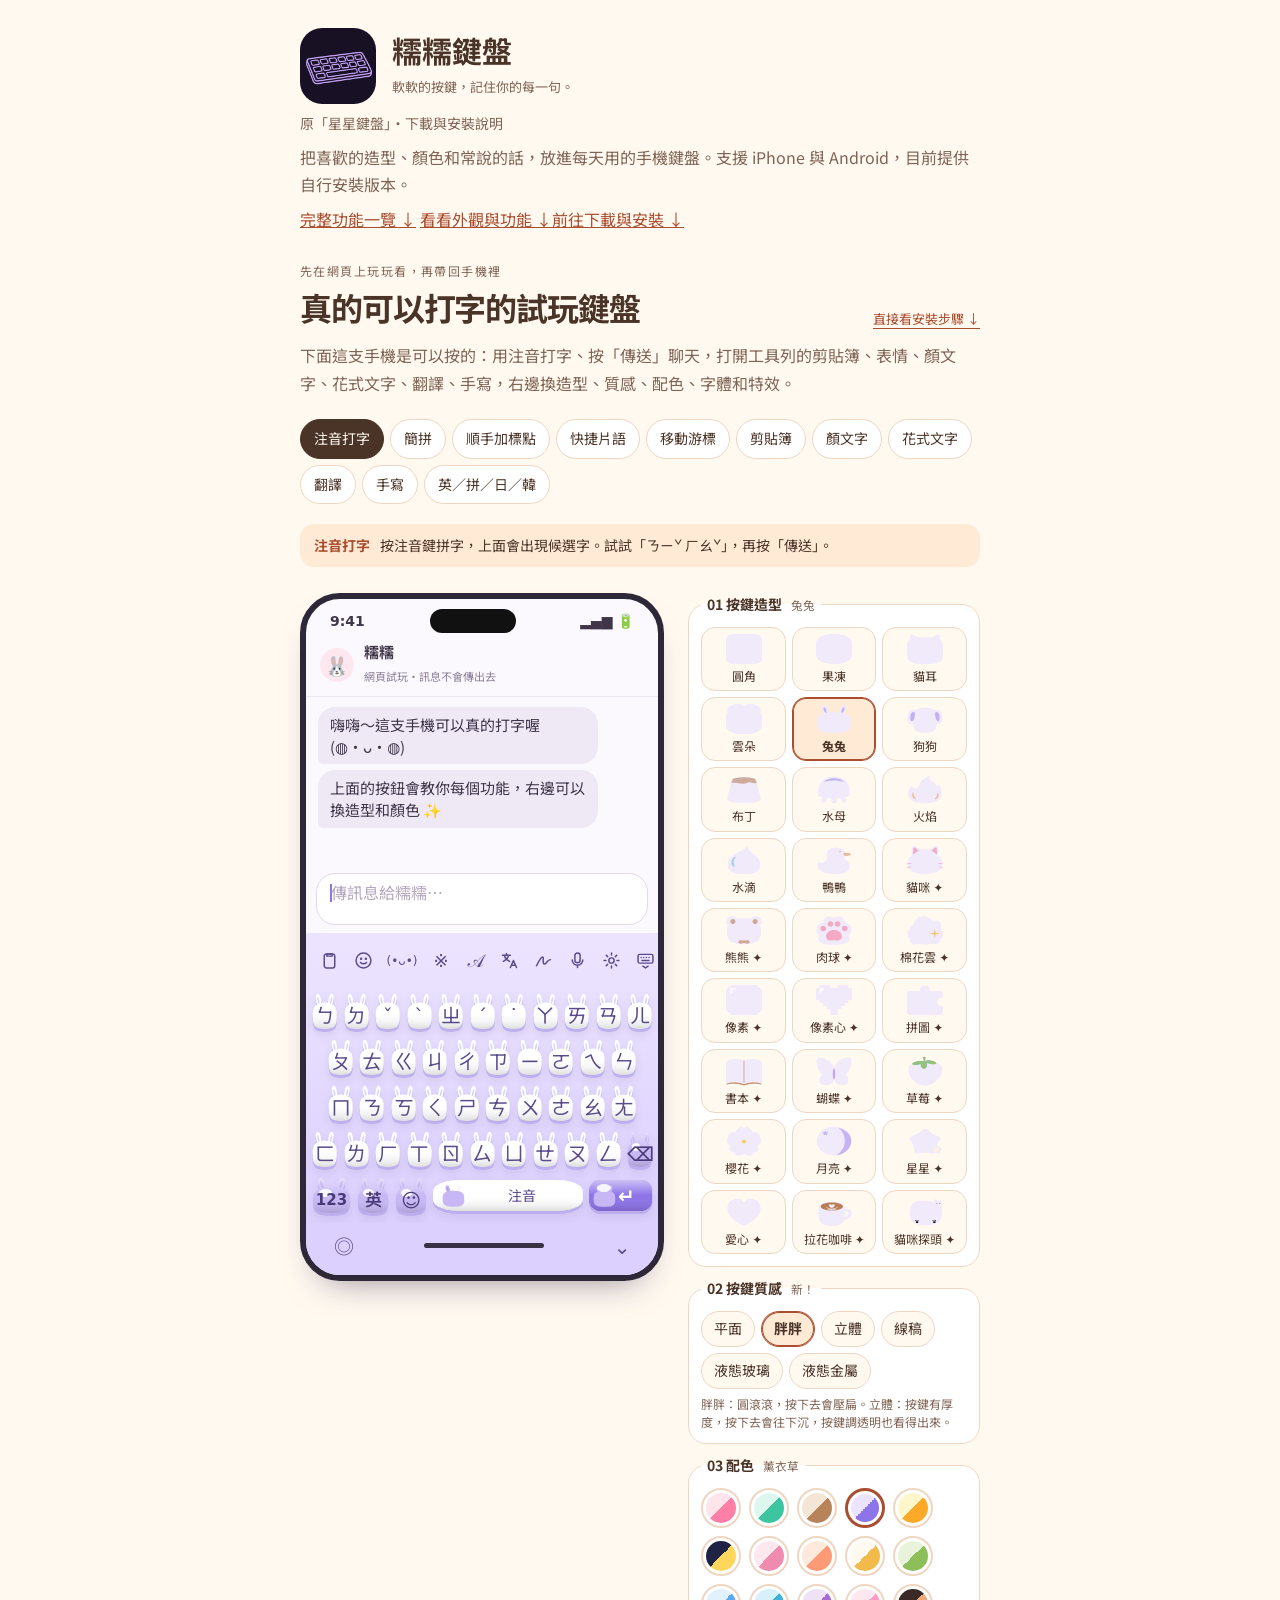
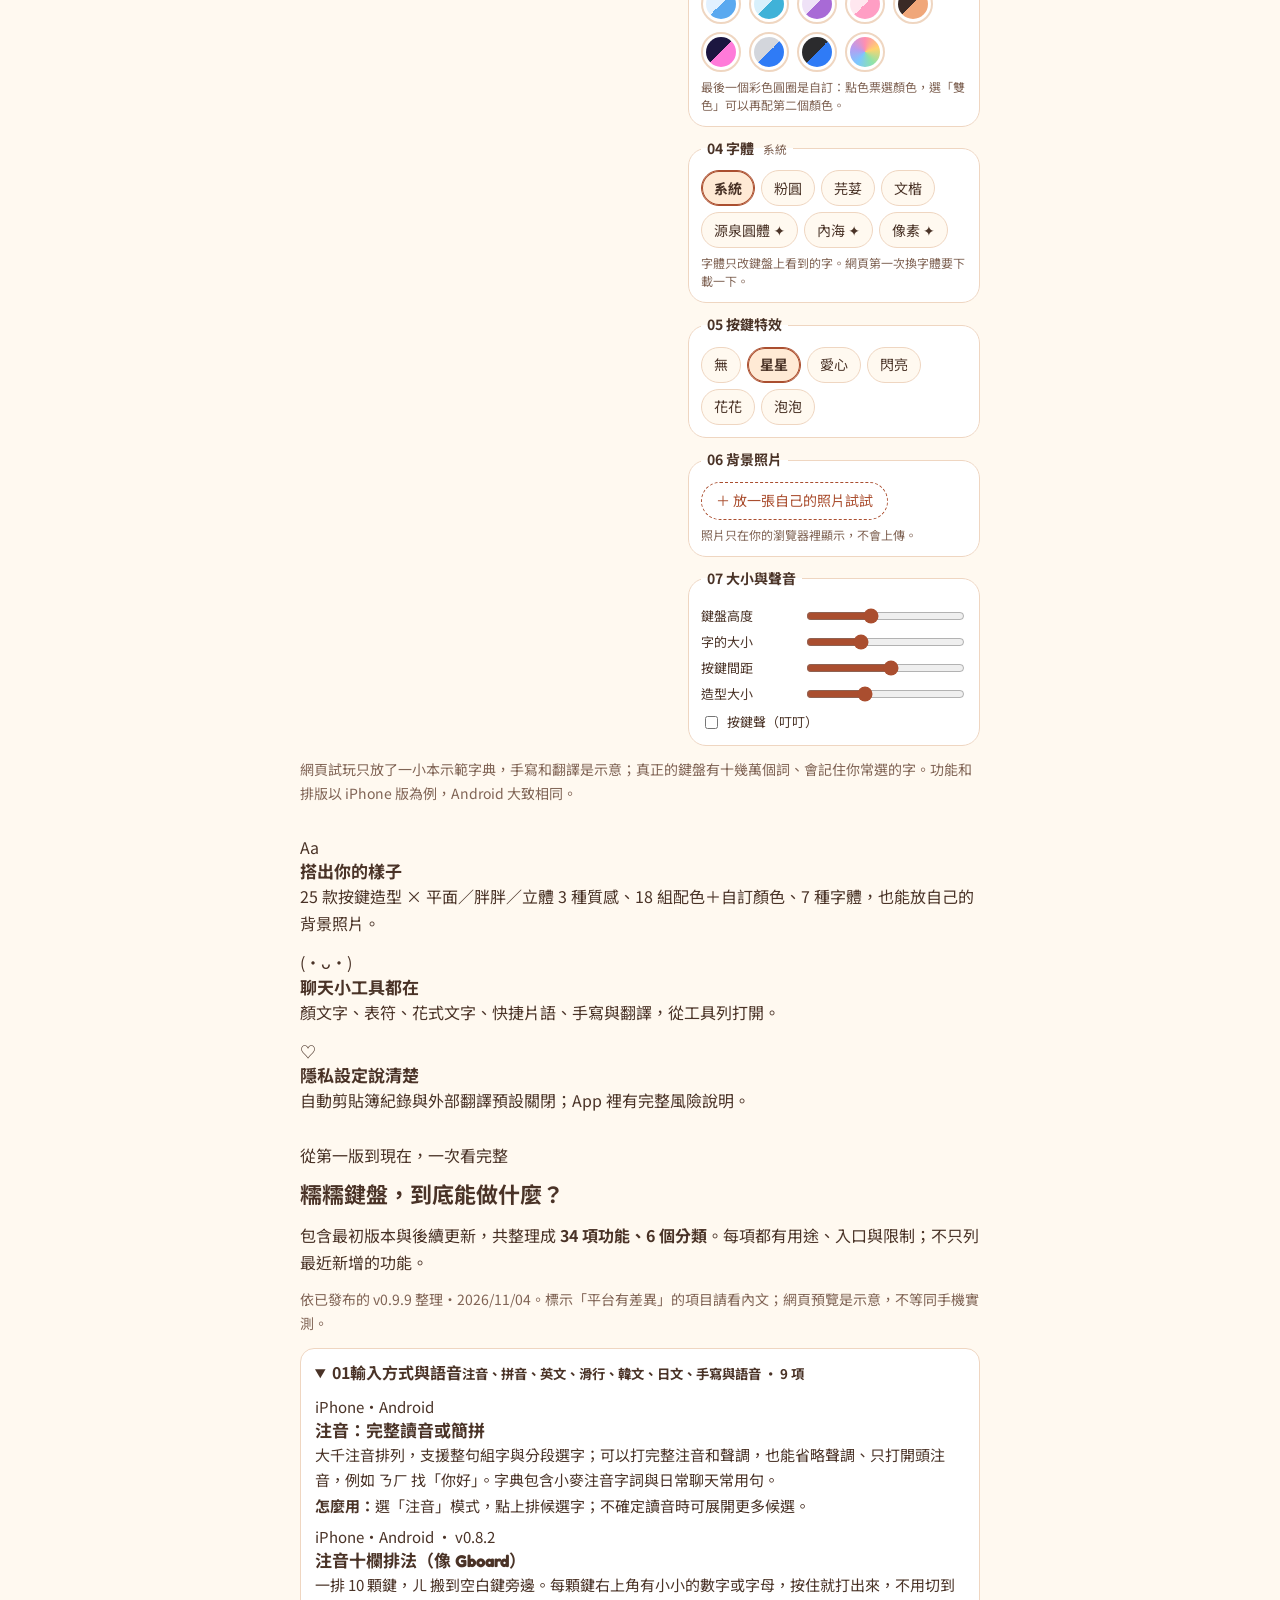
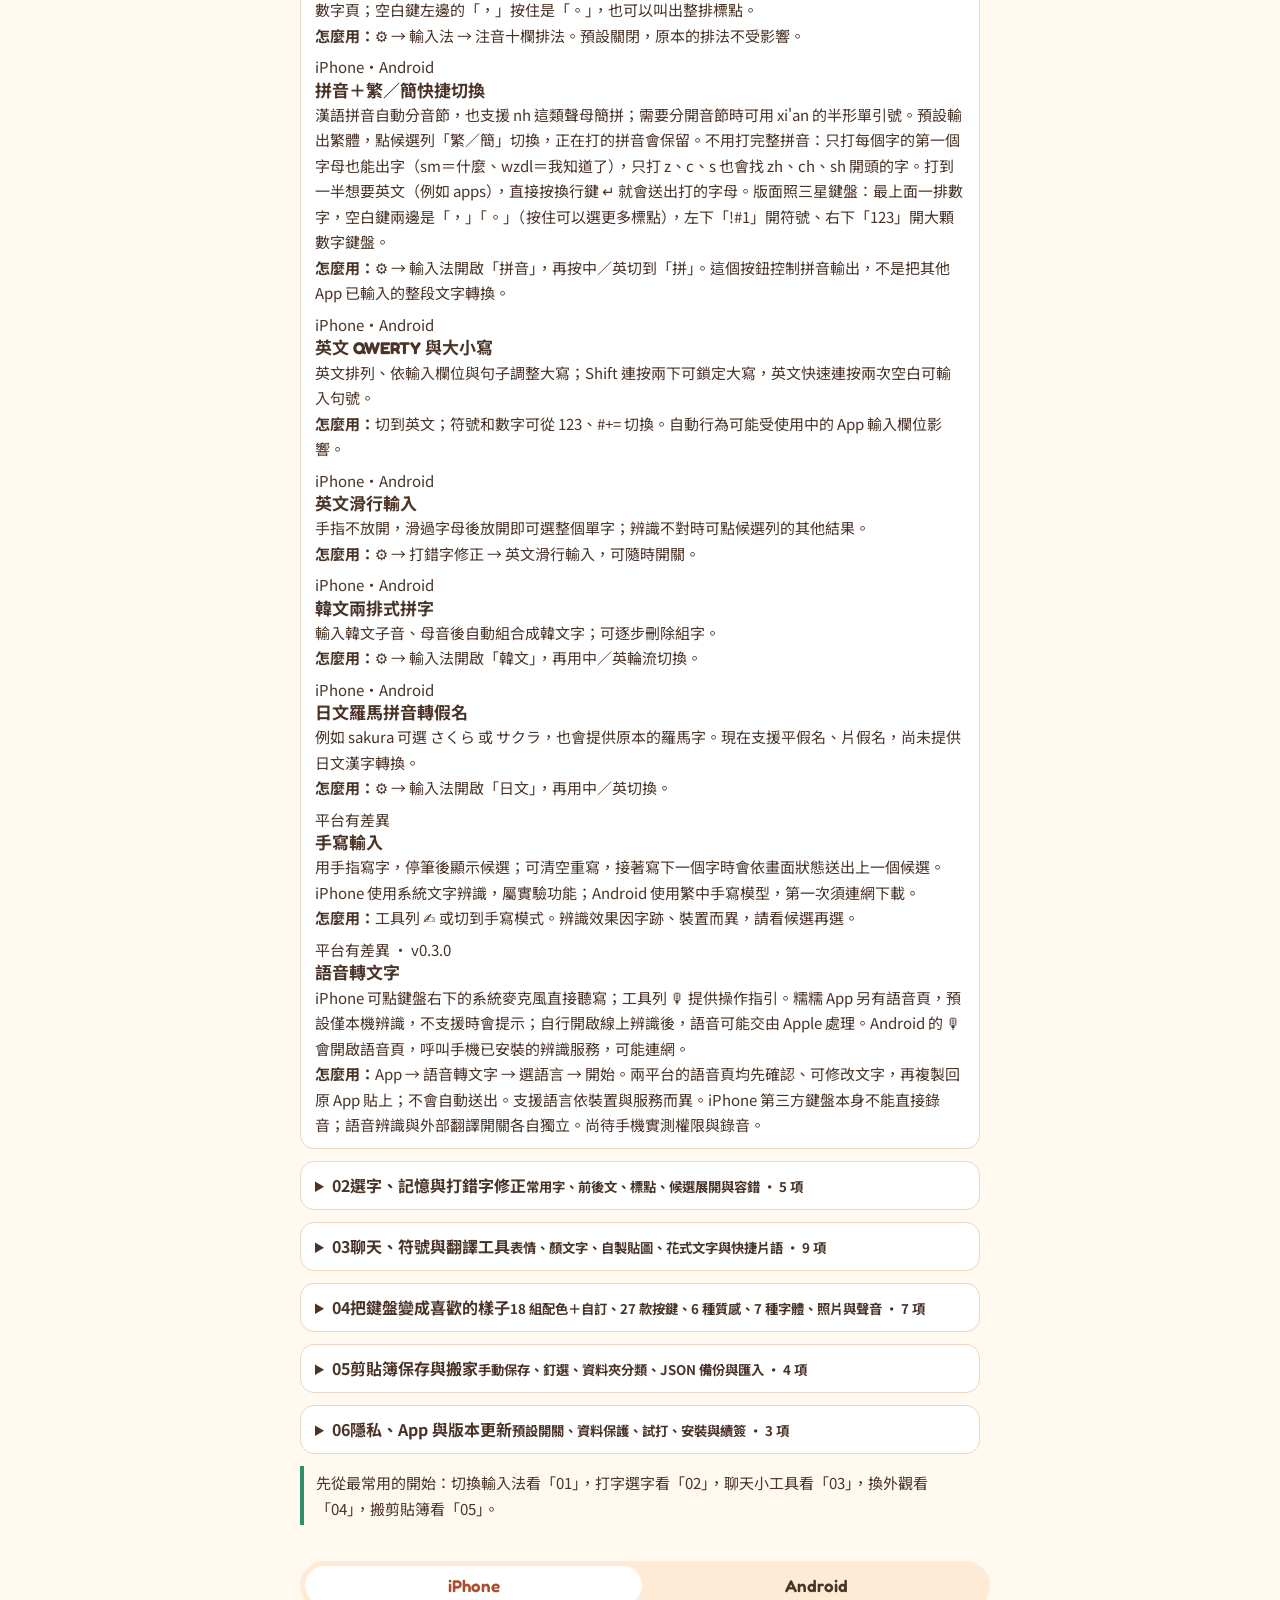
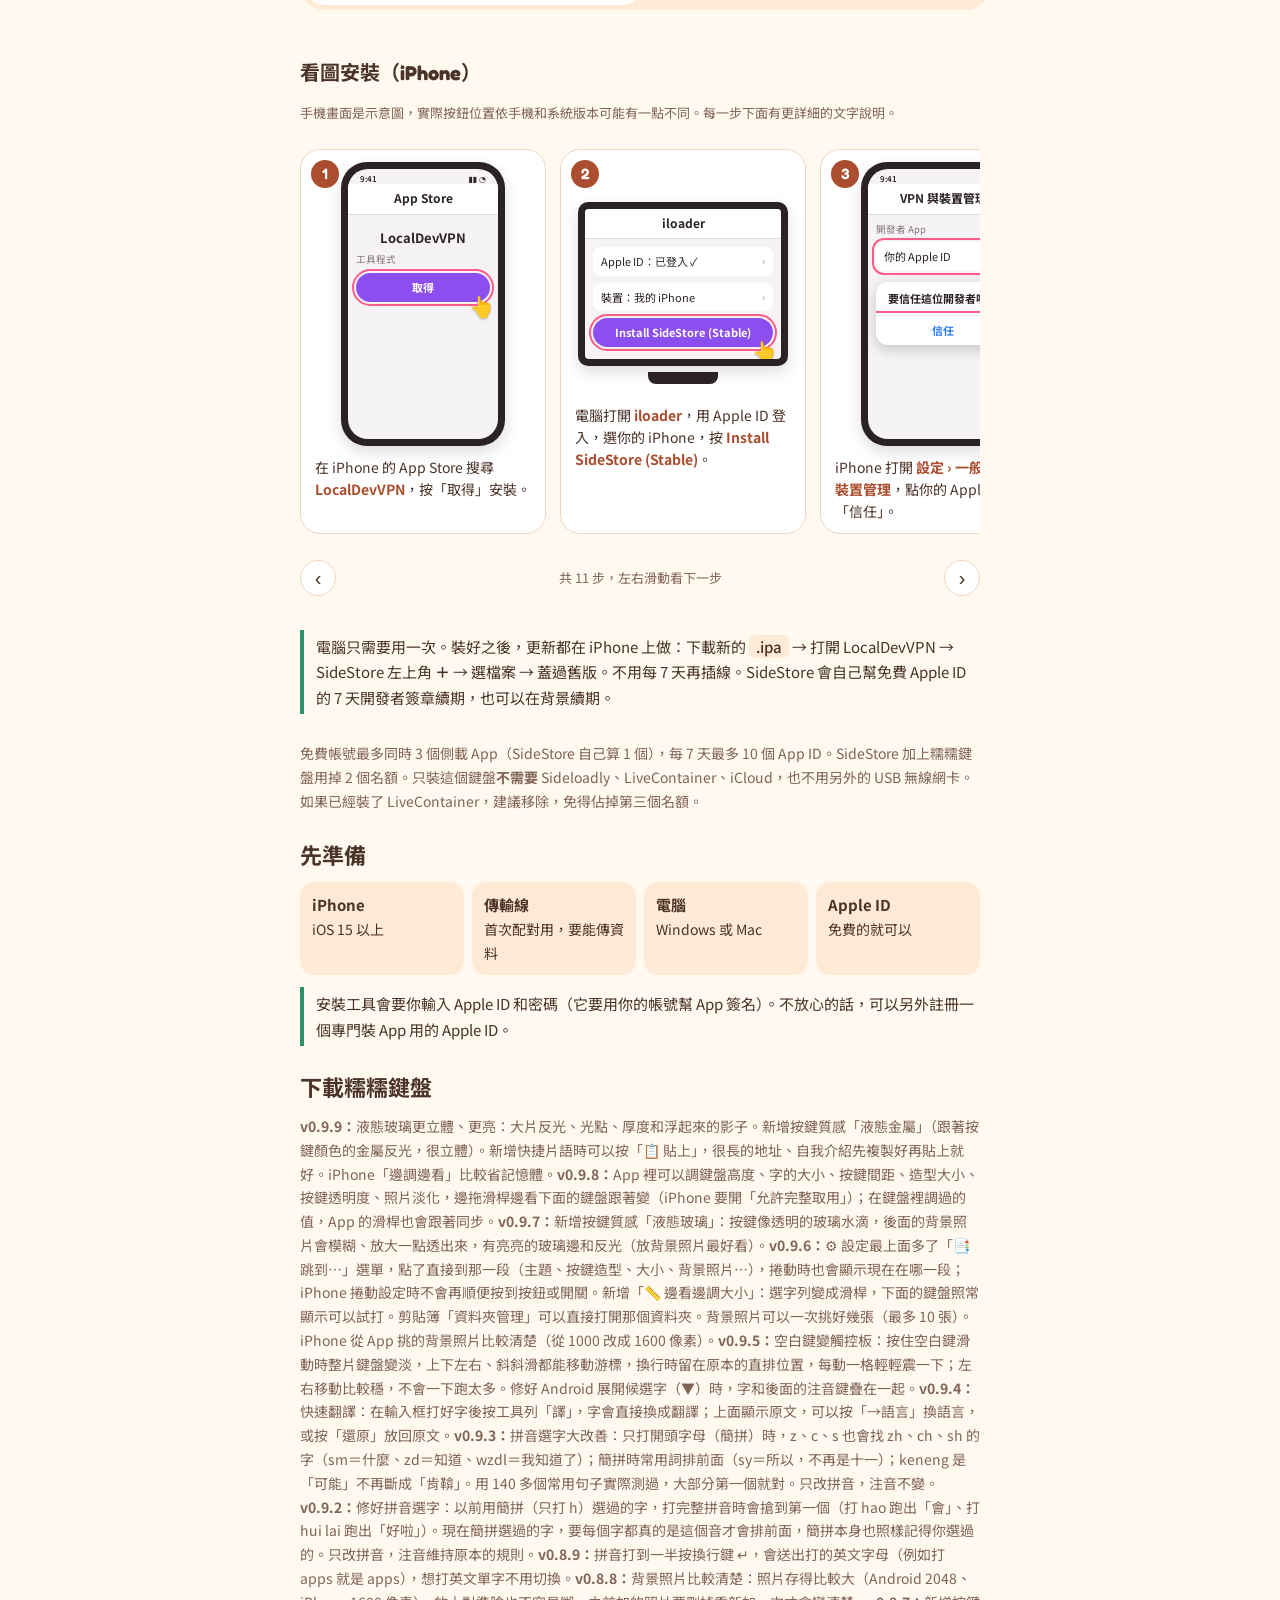
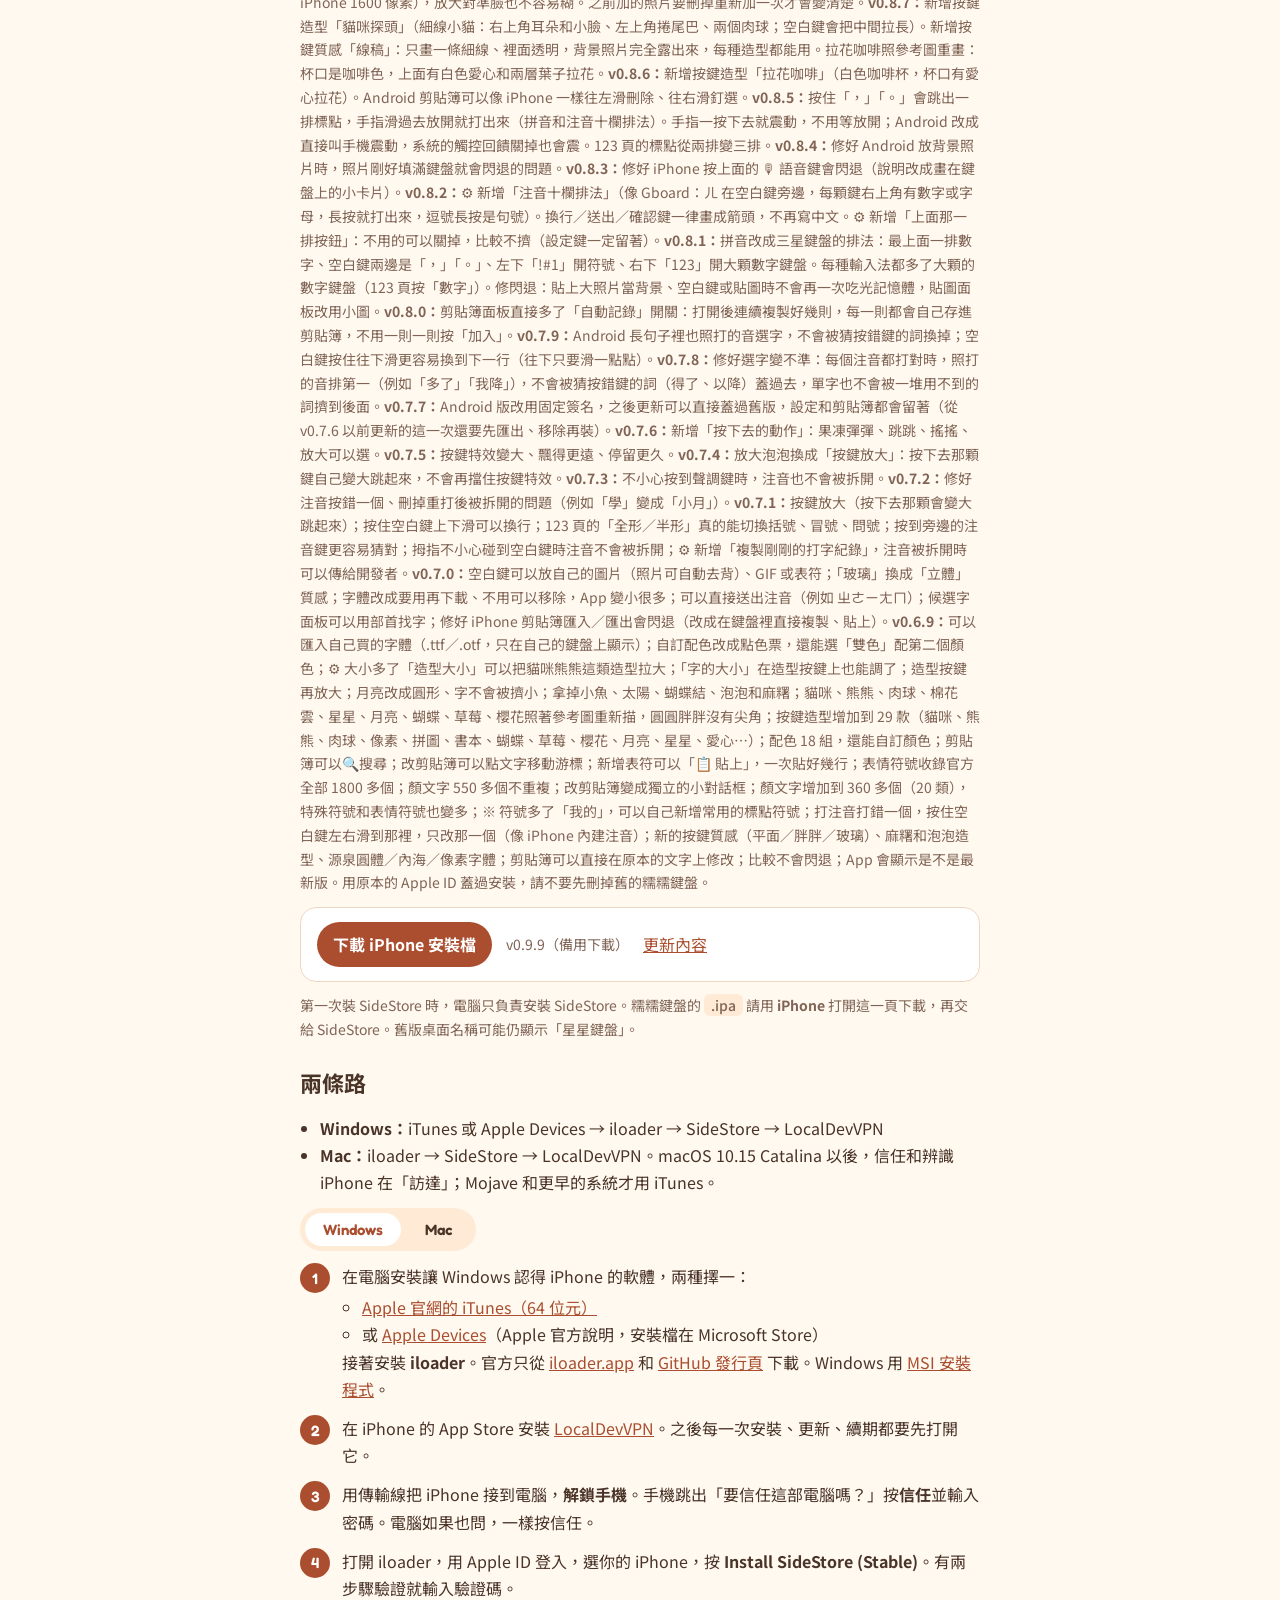
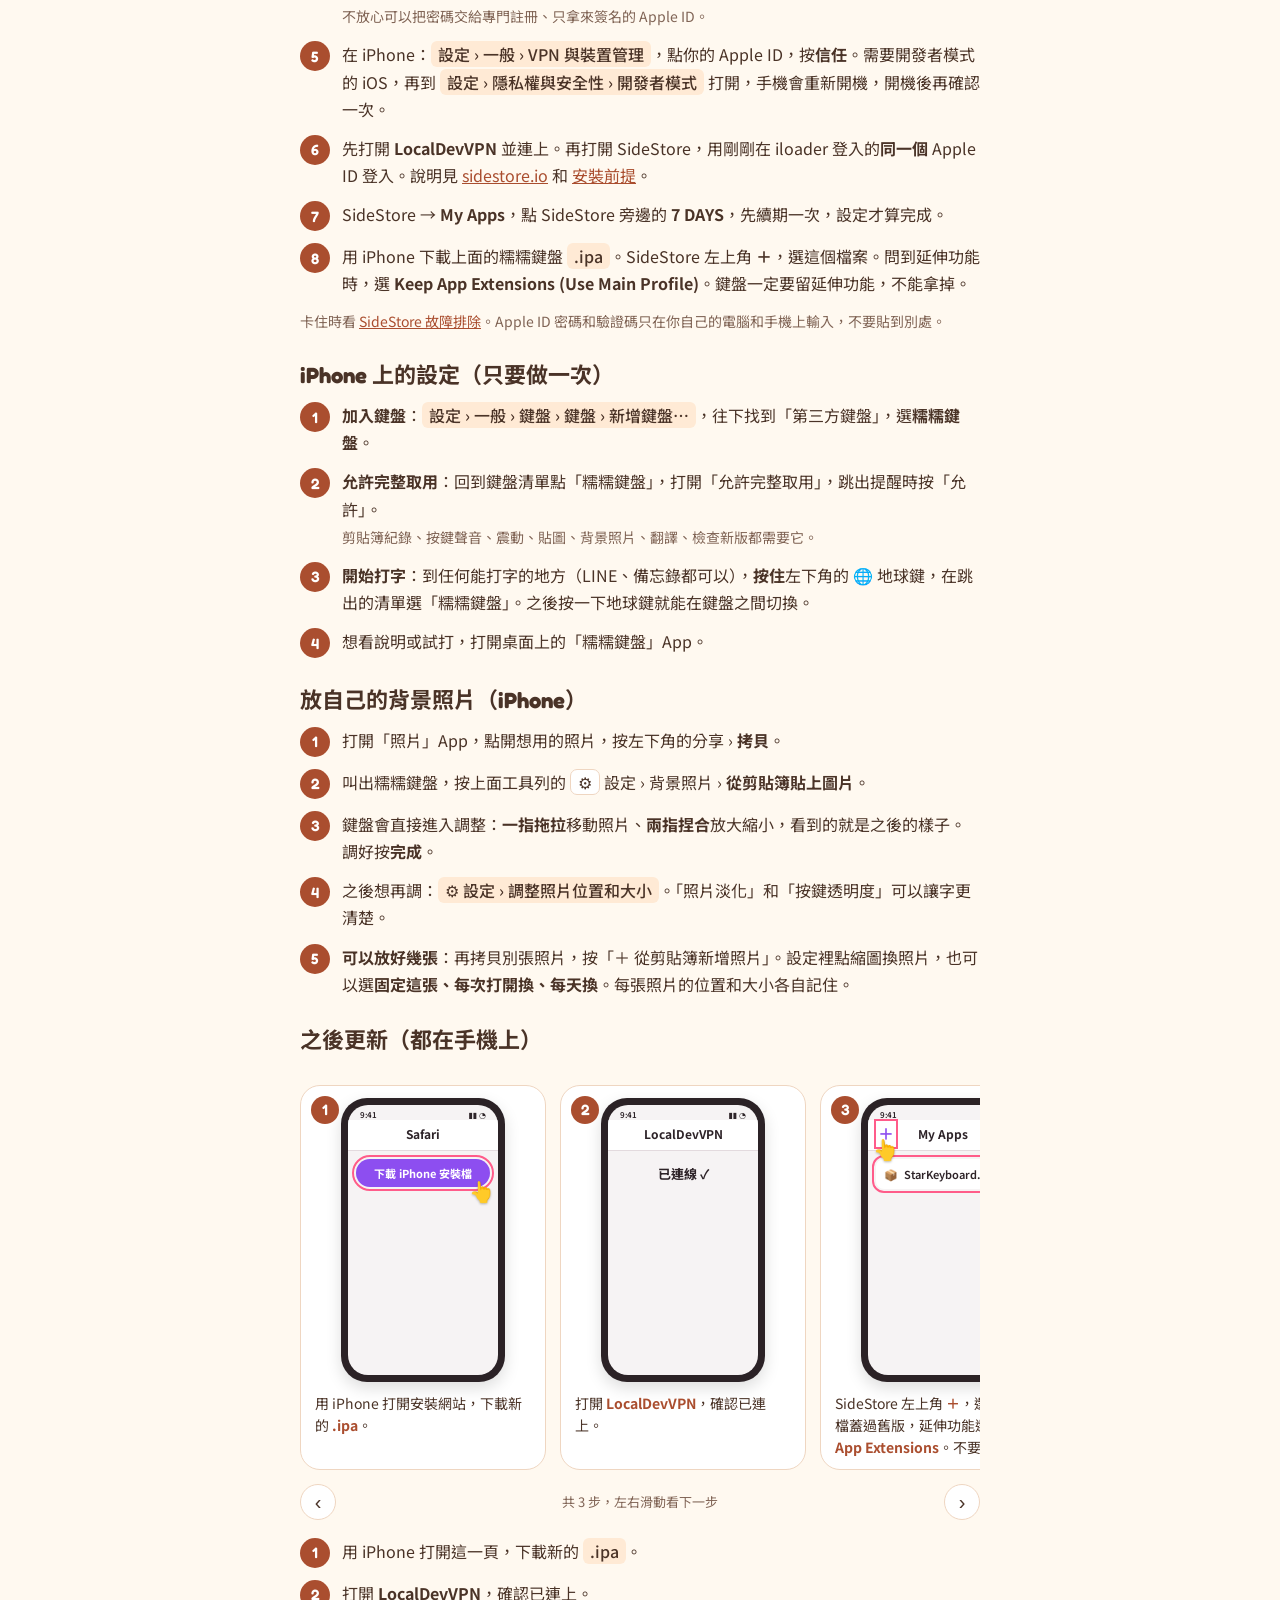
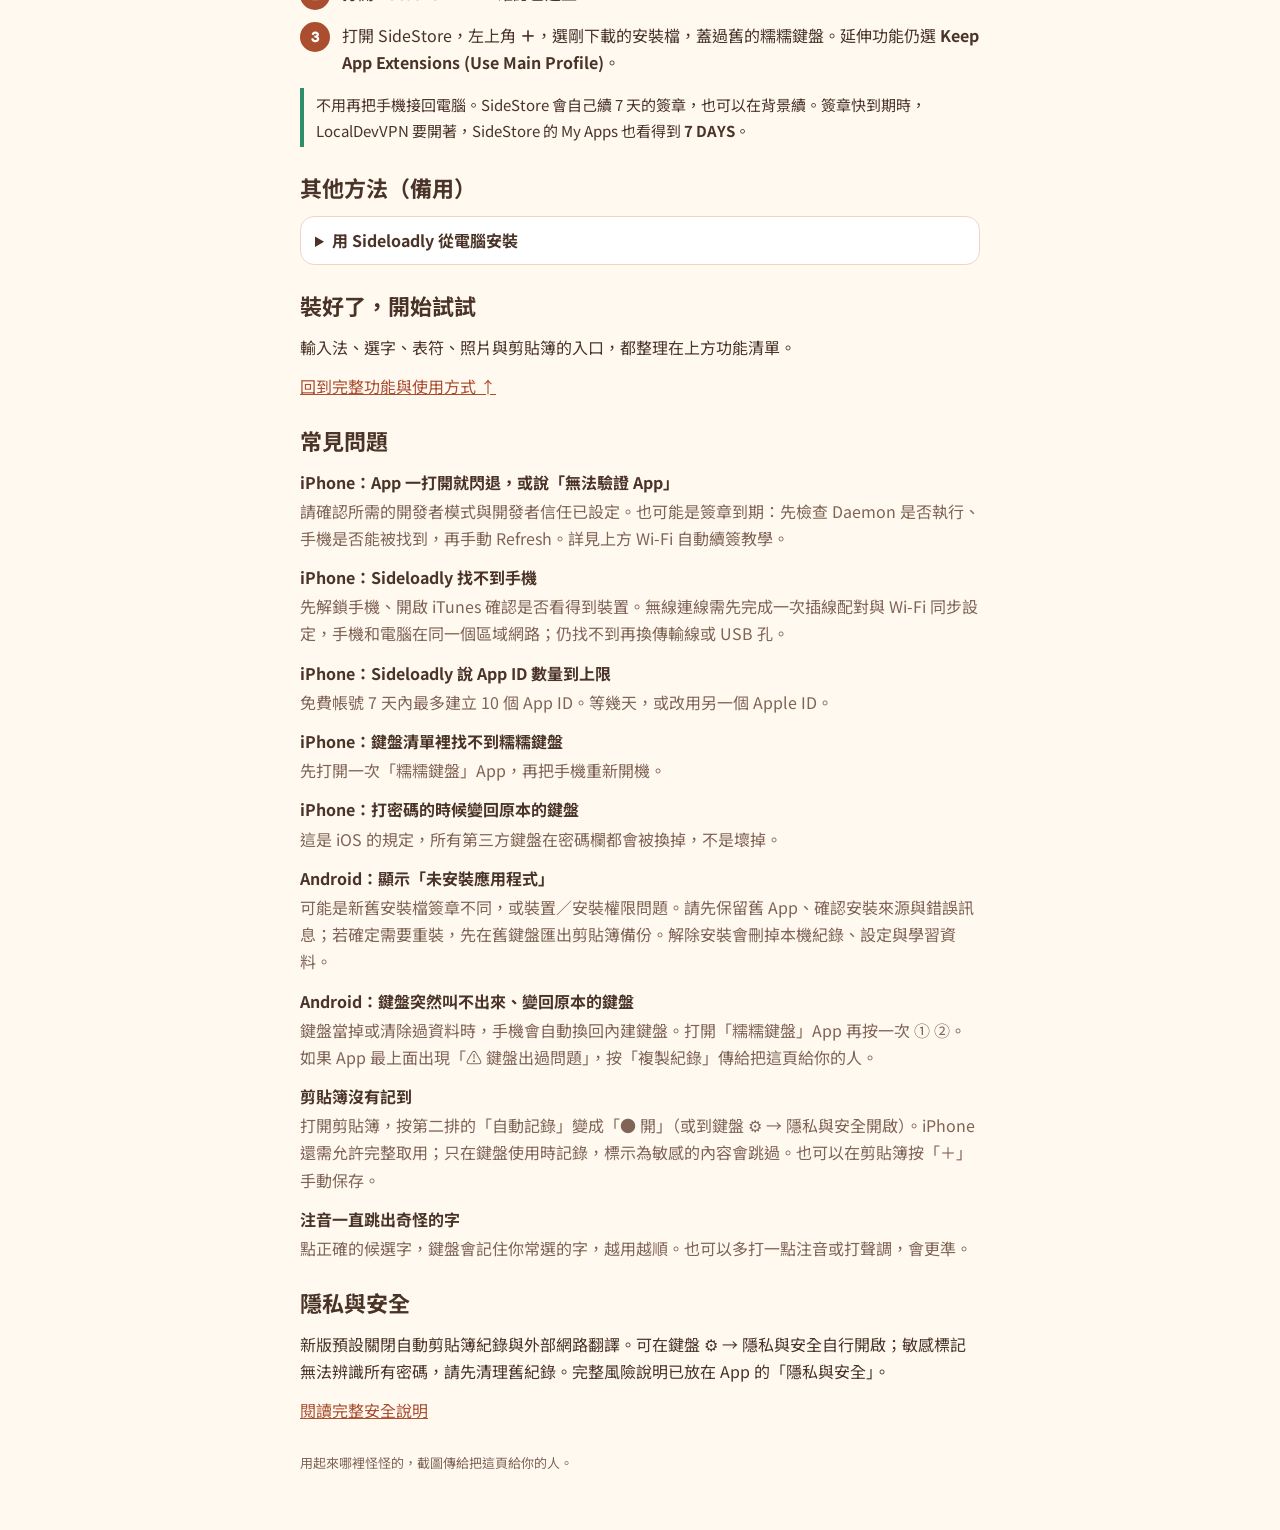
==== commit 646e2297: "v0.9.9：液態玻璃更立體更亮、新增液態金屬、快捷片語可貼上、iPhone 邊調邊看省記憶體 Co-Authored-By: Claude Opus 5.5 <noreply@anthropic.c" ====
--- a/docs/index.html
+++ b/docs/index.html
@@ -134,7 +134,7 @@
       <a href="#preview">看看外觀與功能 ↓</a><a href="#install">前往下載與安裝 ↓</a></nav>
   </header>
 
-<svg aria-hidden="true" focusable="false" style="position:absolute;width:0;height:0;overflow:hidden"><defs><linearGradient id="sim-shade-flat" x1="0" y1="0" x2="0" y2="1"><stop offset="0" stop-color="#fff" stop-opacity=".3"/><stop offset=".55" stop-color="#fff" stop-opacity="0"/><stop offset="1" stop-color="#000" stop-opacity=".04"/></linearGradient><linearGradient id="sim-shade-puffy" x1="0" y1="0" x2="0" y2="1"><stop offset="0" stop-color="#fff" stop-opacity=".55"/><stop offset=".5" stop-color="#fff" stop-opacity="0"/><stop offset="1" stop-color="#000" stop-opacity=".13"/></linearGradient><linearGradient id="sim-shade-raised" x1="0" y1="0" x2="0" y2="1"><stop offset="0" stop-color="#fff" stop-opacity=".55"/><stop offset=".5" stop-color="#fff" stop-opacity="0"/><stop offset="1" stop-color="#000" stop-opacity=".12"/></linearGradient><symbol id="preview-shape-rounded" viewBox="0 0 100 100"><rect width="100" height="100" rx="23" ry="17.5" fill="var(--key)" style="fill:var(--key);stroke:var(--body-stroke,none);stroke-width:var(--body-sw,0);stroke-linejoin:round;vector-effect:non-scaling-stroke"/></symbol><symbol id="preview-shape-jelly" viewBox="0 0 100 100"><rect width="100" height="100" rx="42" ry="31.5" fill="var(--key)" style="fill:var(--key);stroke:var(--body-stroke,none);stroke-width:var(--body-sw,0);stroke-linejoin:round;vector-effect:non-scaling-stroke"/></symbol><symbol id="preview-shape-catEar" viewBox="0 0 100 100"><rect y="11" width="100" height="89" rx="34" ry="25.5" fill="var(--key)" style="fill:var(--key);stroke:var(--body-stroke,none);stroke-width:var(--body-sw,0);stroke-linejoin:round;vector-effect:non-scaling-stroke"/><path d="M5 30 L11 0 L41 17 Z M59 17 L89 0 L95 30 Z" fill="var(--key)" style="fill:var(--key);stroke:var(--body-stroke,none);stroke-width:var(--body-sw,0);stroke-linejoin:round;vector-effect:non-scaling-stroke"/></symbol><symbol id="preview-shape-cloud" viewBox="0 0 100 100"><rect y="15" width="100" height="85" rx="38" ry="28.5" fill="var(--key)" style="fill:var(--key);stroke:var(--body-stroke,none);stroke-width:var(--body-sw,0);stroke-linejoin:round;vector-effect:non-scaling-stroke"/><ellipse cx="33" cy="22" rx="30" ry="22.5" fill="var(--key)" style="fill:var(--key);stroke:var(--body-stroke,none);stroke-width:var(--body-sw,0);stroke-linejoin:round;vector-effect:non-scaling-stroke"/><ellipse cx="67" cy="22" rx="30" ry="22.5" fill="var(--key)" style="fill:var(--key);stroke:var(--body-stroke,none);stroke-width:var(--body-sw,0);stroke-linejoin:round;vector-effect:non-scaling-stroke"/></symbol><symbol id="preview-shape-bunny" viewBox="0 0 100 100"><path fill="var(--key)" style="fill:var(--key);stroke:var(--body-stroke,none);stroke-width:var(--body-sw,0);stroke-linejoin:round;vector-effect:non-scaling-stroke" d="M20 32 C13 15 13 3 23 3 C33 3 34 19 37 28 Q50 24 63 28 C66 19 67 3 77 3 C87 3 87 15 80 32 C96 37 98 51 97 67 C97 91 83 97 50 97 C17 97 3 91 3 67 C2 51 4 37 20 32 Z"/><path fill="var(--detail)" opacity=".48" d="M22 11 C18 14 24 29 28 30 C32 30 27 10 22 11 Z M78 11 C73 10 68 30 72 30 C76 29 82 14 78 11 Z"/></symbol><symbol id="preview-shape-puppy" viewBox="0 0 100 100"><path fill="var(--key)" style="fill:var(--key);stroke:var(--body-stroke,none);stroke-width:var(--body-sw,0);stroke-linejoin:round;vector-effect:non-scaling-stroke" d="M24 21 C35 9 66 9 77 21 C90 16 96 25 98 39 C100 55 95 69 86 67 L83 66 C82 88 73 96 50 96 C27 96 18 88 17 66 L14 67 C5 69 0 55 2 39 C4 25 10 16 24 21 Z"/><path fill="var(--detail)" opacity=".48" d="M17 27 C10 28 6 49 12 57 C17 61 21 48 22 37 Q23 25 17 27 Z M83 27 Q77 25 78 37 C79 48 83 61 88 57 C94 49 90 28 83 27 Z"/></symbol><symbol id="preview-shape-pudding" viewBox="0 0 100 100"><path fill="var(--key)" style="fill:var(--key);stroke:var(--body-stroke,none);stroke-width:var(--body-sw,0);stroke-linejoin:round;vector-effect:non-scaling-stroke" d="M24 13 Q50 6 76 13 C86 16 86 28 89 45 L96 77 C100 94 79 97 50 97 C21 97 0 94 4 77 L11 45 C14 28 14 16 24 13 Z"/><path fill="var(--detail)" opacity=".48" d="M24 14 Q50 8 76 14 Q83 16 85 29 C77 35 69 24 60 29 C43 38 34 27 15 30 Q17 16 24 14 Z"/></symbol><symbol id="preview-shape-jellyfish" viewBox="0 0 100 100"><path fill="var(--key)" style="fill:var(--key);stroke:var(--body-stroke,none);stroke-width:var(--body-sw,0);stroke-linejoin:round;vector-effect:non-scaling-stroke" d="M7 67 C3 35 19 8 50 8 C81 8 97 35 93 67 Q94 77 82 77 C82 83 89 89 83 94 C74 100 69 88 69 79 L58 80 C57 88 60 98 50 98 C40 98 43 88 42 80 L31 79 C31 88 26 100 17 94 C11 89 18 83 18 77 Q6 77 7 67 Z"/><path fill="var(--detail)" opacity=".48" d="M22 26 C32 11 65 10 78 26 C56 20 43 20 22 26 Z"/></symbol><symbol id="preview-shape-flame" viewBox="0 0 100 100"><path fill="var(--key)" style="fill:var(--key);stroke:var(--body-stroke,none);stroke-width:var(--body-sw,0);stroke-linejoin:round;vector-effect:non-scaling-stroke" d="M60 5 C65 4 63 17 70 23 C77 31 81 34 82 43 Q90 32 92 41 C100 63 97 81 83 90 C68 100 31 100 16 90 C2 81 0 63 9 43 Q13 35 16 43 Q19 48 24 48 C37 47 35 21 47 16 Q54 13 60 5 Z"/><path fill="var(--detail)" opacity=".48" d="M18 59 C11 67 14 80 23 84 Q27 84 23 78 Q17 70 18 59 Z M84 61 Q85 73 78 81 Q75 86 80 84 C90 79 90 67 84 61 Z"/></symbol><symbol id="preview-shape-droplet" viewBox="0 0 100 100"><path fill="var(--key)" style="fill:var(--key);stroke:var(--body-stroke,none);stroke-width:var(--body-sw,0);stroke-linejoin:round;vector-effect:non-scaling-stroke" d="M58 6 C63 3 60 14 70 24 C79 33 95 42 95 63 C98 88 78 97 50 97 C22 97 2 88 5 63 C6 41 24 30 38 22 Q50 16 58 6 Z"/><path fill="var(--detail)" opacity=".48" d="M24 40 C13 47 13 66 21 72 Q25 74 23 67 C19 55 22 47 27 42 Q29 38 24 40 Z"/></symbol><symbol id="preview-shape-duck" viewBox="0 0 100 100"><path fill="var(--key)" style="fill:var(--key);stroke:var(--body-stroke,none);stroke-width:var(--body-sw,0);stroke-linejoin:round;vector-effect:non-scaling-stroke" d="M32 43 C26 32 30 14 44 10 C59 4 79 12 80 25 Q98 25 98 31 Q98 38 80 38 L78 47 C93 53 98 68 91 82 C84 97 64 98 45 97 C19 97 5 84 4 66 Q2 54 10 57 Q23 64 32 43 Z"/><path fill="var(--detail)" opacity=".48" d="M78 26 Q96 25 97 31 Q96 36 79 36 Q74 31 78 26 Z M64 22 C64 19 70 19 70 22 C70 25 64 25 64 22 Z"/></symbol><symbol id="preview-shape-mochi" viewBox="0 0 100 100"><path fill="var(--key)" style="fill:var(--key);stroke:var(--body-stroke,none);stroke-width:var(--body-sw,0);stroke-linejoin:round;vector-effect:non-scaling-stroke" d="M50 3 C86 2 98.5 20 98.5 52 C99 88 84 99 50 99 C16 99 1 88 1.5 52 C1.5 20 14 2 50 3 Z"/></symbol><symbol id="preview-shape-bubble" viewBox="0 0 100 100"><rect width="100" height="100" rx="50" ry="50" fill="var(--key)" style="fill:var(--key);stroke:var(--body-stroke,none);stroke-width:var(--body-sw,0);stroke-linejoin:round;vector-effect:non-scaling-stroke"/><ellipse cx="25" cy="24" rx="8" ry="8" fill="var(--detail)" opacity=".8"/></symbol><symbol id="preview-shape-wide" viewBox="0 0 100 100"><rect width="100" height="100" rx="18" ry="36" fill="var(--key)" style="fill:var(--key);stroke:var(--body-stroke,none);stroke-width:var(--body-sw,0);stroke-linejoin:round;vector-effect:non-scaling-stroke"/></symbol></defs></svg>
+<svg aria-hidden="true" focusable="false" style="position:absolute;width:0;height:0;overflow:hidden"><defs><linearGradient id="sim-shade-metal" x1="0" y1="0" x2="0" y2="1"><stop offset="0" stop-color="#fff" stop-opacity=".8"/><stop offset=".3" stop-color="#fff" stop-opacity=".35"/><stop offset=".5" stop-color="#000" stop-opacity=".38"/><stop offset=".62" stop-color="#fff" stop-opacity=".45"/><stop offset=".82" stop-color="#fff" stop-opacity="0"/><stop offset="1" stop-color="#000" stop-opacity=".45"/></linearGradient><linearGradient id="sim-shade-liquid" x1="0" y1="0" x2="0" y2="1"><stop offset="0" stop-color="#fff" stop-opacity=".75"/><stop offset=".45" stop-color="#fff" stop-opacity="0"/><stop offset=".8" stop-color="#fff" stop-opacity="0"/><stop offset="1" stop-color="#fff" stop-opacity=".55"/></linearGradient><linearGradient id="sim-shade-flat" x1="0" y1="0" x2="0" y2="1"><stop offset="0" stop-color="#fff" stop-opacity=".3"/><stop offset=".55" stop-color="#fff" stop-opacity="0"/><stop offset="1" stop-color="#000" stop-opacity=".04"/></linearGradient><linearGradient id="sim-shade-puffy" x1="0" y1="0" x2="0" y2="1"><stop offset="0" stop-color="#fff" stop-opacity=".55"/><stop offset=".5" stop-color="#fff" stop-opacity="0"/><stop offset="1" stop-color="#000" stop-opacity=".13"/></linearGradient><linearGradient id="sim-shade-raised" x1="0" y1="0" x2="0" y2="1"><stop offset="0" stop-color="#fff" stop-opacity=".55"/><stop offset=".5" stop-color="#fff" stop-opacity="0"/><stop offset="1" stop-color="#000" stop-opacity=".12"/></linearGradient><symbol id="preview-shape-rounded" viewBox="0 0 100 100"><rect width="100" height="100" rx="23" ry="17.5" fill="var(--key)" style="fill:var(--key);stroke:var(--body-stroke,none);stroke-width:var(--body-sw,0);stroke-linejoin:round;vector-effect:non-scaling-stroke"/></symbol><symbol id="preview-shape-jelly" viewBox="0 0 100 100"><rect width="100" height="100" rx="42" ry="31.5" fill="var(--key)" style="fill:var(--key);stroke:var(--body-stroke,none);stroke-width:var(--body-sw,0);stroke-linejoin:round;vector-effect:non-scaling-stroke"/></symbol><symbol id="preview-shape-catEar" viewBox="0 0 100 100"><rect y="11" width="100" height="89" rx="34" ry="25.5" fill="var(--key)" style="fill:var(--key);stroke:var(--body-stroke,none);stroke-width:var(--body-sw,0);stroke-linejoin:round;vector-effect:non-scaling-stroke"/><path d="M5 30 L11 0 L41 17 Z M59 17 L89 0 L95 30 Z" fill="var(--key)" style="fill:var(--key);stroke:var(--body-stroke,none);stroke-width:var(--body-sw,0);stroke-linejoin:round;vector-effect:non-scaling-stroke"/></symbol><symbol id="preview-shape-cloud" viewBox="0 0 100 100"><rect y="15" width="100" height="85" rx="38" ry="28.5" fill="var(--key)" style="fill:var(--key);stroke:var(--body-stroke,none);stroke-width:var(--body-sw,0);stroke-linejoin:round;vector-effect:non-scaling-stroke"/><ellipse cx="33" cy="22" rx="30" ry="22.5" fill="var(--key)" style="fill:var(--key);stroke:var(--body-stroke,none);stroke-width:var(--body-sw,0);stroke-linejoin:round;vector-effect:non-scaling-stroke"/><ellipse cx="67" cy="22" rx="30" ry="22.5" fill="var(--key)" style="fill:var(--key);stroke:var(--body-stroke,none);stroke-width:var(--body-sw,0);stroke-linejoin:round;vector-effect:non-scaling-stroke"/></symbol><symbol id="preview-shape-bunny" viewBox="0 0 100 100"><path fill="var(--key)" style="fill:var(--key);stroke:var(--body-stroke,none);stroke-width:var(--body-sw,0);stroke-linejoin:round;vector-effect:non-scaling-stroke" d="M20 32 C13 15 13 3 23 3 C33 3 34 19 37 28 Q50 24 63 28 C66 19 67 3 77 3 C87 3 87 15 80 32 C96 37 98 51 97 67 C97 91 83 97 50 97 C17 97 3 91 3 67 C2 51 4 37 20 32 Z"/><path fill="var(--detail)" opacity=".48" d="M22 11 C18 14 24 29 28 30 C32 30 27 10 22 11 Z M78 11 C73 10 68 30 72 30 C76 29 82 14 78 11 Z"/></symbol><symbol id="preview-shape-puppy" viewBox="0 0 100 100"><path fill="var(--key)" style="fill:var(--key);stroke:var(--body-stroke,none);stroke-width:var(--body-sw,0);stroke-linejoin:round;vector-effect:non-scaling-stroke" d="M24 21 C35 9 66 9 77 21 C90 16 96 25 98 39 C100 55 95 69 86 67 L83 66 C82 88 73 96 50 96 C27 96 18 88 17 66 L14 67 C5 69 0 55 2 39 C4 25 10 16 24 21 Z"/><path fill="var(--detail)" opacity=".48" d="M17 27 C10 28 6 49 12 57 C17 61 21 48 22 37 Q23 25 17 27 Z M83 27 Q77 25 78 37 C79 48 83 61 88 57 C94 49 90 28 83 27 Z"/></symbol><symbol id="preview-shape-pudding" viewBox="0 0 100 100"><path fill="var(--key)" style="fill:var(--key);stroke:var(--body-stroke,none);stroke-width:var(--body-sw,0);stroke-linejoin:round;vector-effect:non-scaling-stroke" d="M24 13 Q50 6 76 13 C86 16 86 28 89 45 L96 77 C100 94 79 97 50 97 C21 97 0 94 4 77 L11 45 C14 28 14 16 24 13 Z"/><path fill="var(--detail)" opacity=".48" d="M24 14 Q50 8 76 14 Q83 16 85 29 C77 35 69 24 60 29 C43 38 34 27 15 30 Q17 16 24 14 Z"/></symbol><symbol id="preview-shape-jellyfish" viewBox="0 0 100 100"><path fill="var(--key)" style="fill:var(--key);stroke:var(--body-stroke,none);stroke-width:var(--body-sw,0);stroke-linejoin:round;vector-effect:non-scaling-stroke" d="M7 67 C3 35 19 8 50 8 C81 8 97 35 93 67 Q94 77 82 77 C82 83 89 89 83 94 C74 100 69 88 69 79 L58 80 C57 88 60 98 50 98 C40 98 43 88 42 80 L31 79 C31 88 26 100 17 94 C11 89 18 83 18 77 Q6 77 7 67 Z"/><path fill="var(--detail)" opacity=".48" d="M22 26 C32 11 65 10 78 26 C56 20 43 20 22 26 Z"/></symbol><symbol id="preview-shape-flame" viewBox="0 0 100 100"><path fill="var(--key)" style="fill:var(--key);stroke:var(--body-stroke,none);stroke-width:var(--body-sw,0);stroke-linejoin:round;vector-effect:non-scaling-stroke" d="M60 5 C65 4 63 17 70 23 C77 31 81 34 82 43 Q90 32 92 41 C100 63 97 81 83 90 C68 100 31 100 16 90 C2 81 0 63 9 43 Q13 35 16 43 Q19 48 24 48 C37 47 35 21 47 16 Q54 13 60 5 Z"/><path fill="var(--detail)" opacity=".48" d="M18 59 C11 67 14 80 23 84 Q27 84 23 78 Q17 70 18 59 Z M84 61 Q85 73 78 81 Q75 86 80 84 C90 79 90 67 84 61 Z"/></symbol><symbol id="preview-shape-droplet" viewBox="0 0 100 100"><path fill="var(--key)" style="fill:var(--key);stroke:var(--body-stroke,none);stroke-width:var(--body-sw,0);stroke-linejoin:round;vector-effect:non-scaling-stroke" d="M58 6 C63 3 60 14 70 24 C79 33 95 42 95 63 C98 88 78 97 50 97 C22 97 2 88 5 63 C6 41 24 30 38 22 Q50 16 58 6 Z"/><path fill="var(--detail)" opacity=".48" d="M24 40 C13 47 13 66 21 72 Q25 74 23 67 C19 55 22 47 27 42 Q29 38 24 40 Z"/></symbol><symbol id="preview-shape-duck" viewBox="0 0 100 100"><path fill="var(--key)" style="fill:var(--key);stroke:var(--body-stroke,none);stroke-width:var(--body-sw,0);stroke-linejoin:round;vector-effect:non-scaling-stroke" d="M32 43 C26 32 30 14 44 10 C59 4 79 12 80 25 Q98 25 98 31 Q98 38 80 38 L78 47 C93 53 98 68 91 82 C84 97 64 98 45 97 C19 97 5 84 4 66 Q2 54 10 57 Q23 64 32 43 Z"/><path fill="var(--detail)" opacity=".48" d="M78 26 Q96 25 97 31 Q96 36 79 36 Q74 31 78 26 Z M64 22 C64 19 70 19 70 22 C70 25 64 25 64 22 Z"/></symbol><symbol id="preview-shape-mochi" viewBox="0 0 100 100"><path fill="var(--key)" style="fill:var(--key);stroke:var(--body-stroke,none);stroke-width:var(--body-sw,0);stroke-linejoin:round;vector-effect:non-scaling-stroke" d="M50 3 C86 2 98.5 20 98.5 52 C99 88 84 99 50 99 C16 99 1 88 1.5 52 C1.5 20 14 2 50 3 Z"/></symbol><symbol id="preview-shape-bubble" viewBox="0 0 100 100"><rect width="100" height="100" rx="50" ry="50" fill="var(--key)" style="fill:var(--key);stroke:var(--body-stroke,none);stroke-width:var(--body-sw,0);stroke-linejoin:round;vector-effect:non-scaling-stroke"/><ellipse cx="25" cy="24" rx="8" ry="8" fill="var(--detail)" opacity=".8"/></symbol><symbol id="preview-shape-wide" viewBox="0 0 100 100"><rect width="100" height="100" rx="18" ry="36" fill="var(--key)" style="fill:var(--key);stroke:var(--body-stroke,none);stroke-width:var(--body-sw,0);stroke-linejoin:round;vector-effect:non-scaling-stroke"/></symbol></defs></svg>
   <section class="sim-section" id="preview" aria-labelledby="preview-heading">
     <div class="sim-heading"><div><p class="sim-eyebrow">先在網頁上玩玩看，再帶回手機裡</p><h2 id="preview-heading">真的可以打字的試玩鍵盤</h2></div><a href="#install">直接看安裝步驟 ↓</a></div>
     <p class="lead">下面這支手機是可以按的：用注音打字、按「傳送」聊天，打開工具列的剪貼簿、表情、顏文字、花式文字、翻譯、手寫，右邊換造型、質感、配色、字體和特效。</p>
@@ -199,7 +199,7 @@
 <p class="catalog-kicker">從第一版到現在，一次看完整</p>
 <h2 id="features-heading">糯糯鍵盤，到底能做什麼？</h2>
 <p>包含最初版本與後續更新，共整理成 <b>34 項功能、6 個分類</b>。每項都有用途、入口與限制；不只列最近新增的功能。</p>
-<p class="note">依已發布的 v0.9.8 整理・2026/11/04。標示「平台有差異」的項目請看內文；網頁預覽是示意，不等同手機實測。</p>
+<p class="note">依已發布的 v0.9.9 整理・2026/11/04。標示「平台有差異」的項目請看內文；網頁預覽是示意，不等同手機實測。</p>
 <div class="catalog-controls" hidden><button type="button" id="features-expand">全部展開</button><button type="button" id="features-collapse">全部收起</button></div>
 <details class="feature-group" id="features-input" open>
 <summary><span class="catalog-number">01</span><span><strong>輸入方式與語音</strong><small>注音、拼音、英文、滑行、韓文、日文、手寫與語音 · 9 項</small></span></summary><div class="catalog-cards">
@@ -229,15 +229,15 @@
 <article class="catalog-card"><span class="platform-badge">iPhone・Android</span><h3>顏文字與我的表符</h3><p>內建 20 類、550 多個顏文字（不重複）：開心、軟萌、愛心、抱抱摸摸、撒嬌、害羞、謝謝拜託、對不起、加油、跳舞唱歌、好吃、想睡累了、難過、生氣、驚訝、害怕、無言傻眼、動物、打招呼等。可自行打字、拼出顏文字或從剪貼簿新增到「我的」，並保留最近使用；長按自製項目可進入刪除。</p><p class="feature-location"><b>怎麼用：</b>工具列 (•ᴗ•) → 我的，或 ☺ → ⭐ → ＋。</p></article>
 <article class="catalog-card"><span class="platform-badge">平台有差異</span><h3>照片做成自己的貼圖</h3><p>可把圖片存成常用貼圖。iPhone 點貼圖後先複製，再到輸入框長按貼上；Android 會嘗試插入圖片，不支援的 App 則改用複製貼上。能否貼圖片取決於使用中的 App。</p><p class="feature-location"><b>怎麼用：</b>iPhone：App 挑照片或相簿拷貝 → ☺ → ⭐ → ＋ → 圖片做成貼圖。Android：App → 挑一張照片做成貼圖。</p></article>
 <article class="catalog-card"><span class="platform-badge">iPhone・Android</span><h3>21 種花式文字</h3><p>草寫、粗體、斜體、哥德、打字機、圈圈、黑圈、方塊、小型大寫、全形、倒過來、刪除線、底線、波浪、愛心、閃亮、星星、花花、括號、標題、一字一星。字母變體以英文為主，裝飾也可搭配中文。</p><p class="feature-location"><b>怎麼用：</b>工具列 𝒜 → 輸入文字 → 變花樣 → 點結果送出。這是特殊文字，不同 App／字型的顯示可能不同。</p></article>
-<article class="catalog-card"><span class="platform-badge">iPhone・Android</span><h3>自訂快捷片語</h3><p>把常用整段話配上縮寫，例如 addr 對應地址；打英文縮寫、中文縮寫或對應的簡拼時，可從候選列選整段送出。支援新增與刪除。</p><p class="feature-location"><b>怎麼用：</b>⚙ → 快捷片語 → ＋ 新增，先填內容，再填縮寫。</p></article>
+<article class="catalog-card"><span class="platform-badge">iPhone・Android</span><h3>自訂快捷片語</h3><p>把常用整段話配上縮寫，例如 addr 對應地址；打英文縮寫、中文縮寫或對應的簡拼時，可從候選列選整段送出。支援新增與刪除。</p><p class="feature-location"><b>怎麼用：</b>⚙ → 快捷片語 → ＋ 新增，先填內容（很長的話可以先複製好，按上面的「📋 貼上」），再填縮寫。</p></article>
 <article class="catalog-card"><span class="platform-badge">iPhone・Android</span><h3>游標與日常操作</h3><p>按住空白鍵滑動，整片鍵盤會變淡、變成觸控板：左右滑一個字一個字移動，上下滑換到上一行、下一行，斜斜滑可以同時換行又換位置；跟著手指走、不會突然加速，換行時會盡量留在原本的直排位置，每動一格輕輕震一下。按住刪除可連續刪字。中／英輪流切換已啟用模式，工具列可收起鍵盤；換行、送出鍵一律畫成 ↵ 箭頭，實際動作依輸入欄位（傳送、搜尋、完成）。上面那一排按鈕可以在 ⚙ →「上面那一排按鈕」把不用的關掉，比較不擠（⚙ 一定留著）。</p><p class="feature-location"><b>怎麼用：</b>iPhone 用 🌐 切其他鍵盤；Android 長按中／英叫出系統鍵盤選擇。</p></article>
 <article class="catalog-card"><span class="platform-badge">平台有差異</span><h3>多語翻譯與原文語言選擇</h3><p>可選原文語言或自動判斷，再翻成英、日、韓、繁中、簡中、法、德、西班牙、義大利、泰、越南、印尼文。點翻譯結果即可送出，也可回去修改原文。</p><p class="feature-location"><b>快速翻譯（v0.9.4）：</b>在聊天的輸入框先打好字，按工具列「譯」，輸入框裡的字會直接換成翻譯（像三星鍵盤）；上面會顯示原文，按「→語言」換語言、「還原」放回原文，直接打字就繼續。</p><p class="feature-location"><b>怎麼用：</b>輸入框沒有字時，工具列「譯」→ 從：原文語言／→ 目標語言 → 翻譯。iPhone 的系統翻譯需符合版本與語言資料條件；Android 可下載離線模型，但目前翻成繁中會走外部服務。外部 MyMemory 翻譯須先在 ⚙ → 隱私與安全開啟，最多傳送 450 字；預設關閉。</p></article>
 </div></details>
 <details class="feature-group" id="features-look">
-<summary><span class="catalog-number">04</span><span><strong>把鍵盤變成喜歡的樣子</strong><small>18 組配色＋自訂、27 款按鍵、5 種質感、7 種字體、照片與聲音 · 7 項</small></span></summary><div class="catalog-cards">
+<summary><span class="catalog-number">04</span><span><strong>把鍵盤變成喜歡的樣子</strong><small>18 組配色＋自訂、27 款按鍵、6 種質感、7 種字體、照片與聲音 · 7 項</small></span></summary><div class="catalog-cards">
 <article class="catalog-card"><span class="platform-badge">iPhone・Android</span><h3>18 組主題配色＋自訂</h3><p>草莓牛奶、薄荷蘇打、奶茶布丁、薰衣草、檸檬小雞、星空夜、櫻花、蜜桃、奶油、抹茶、天空、海洋、葡萄、夢幻極光、可可、電玩霓虹、經典淺色、經典深色；最後的 🎨 自訂可以拖拉選顏色、濃淡和深淺色。工具列和面板會搭配底色，讓背景照片上的文字比較清楚。</p><p class="feature-location"><b>怎麼用：</b>⚙ → 主題，點選切換。iPhone 換主題時會保留設定捲動位置。</p></article>
 <article class="catalog-card"><span class="platform-badge">iPhone・Android</span><h3>27 款按鍵外貌</h3><p>圓角、果凍、貓耳、雲朵、兔兔、狗狗、布丁、水母、火焰、水滴、鴨鴨，以及貓咪、熊熊、肉球、像素、像素心、拼圖、書本、蝴蝶、草莓、櫻花、月亮、星星、愛心，和新的拉花咖啡（杯口有白色愛心拉花）、貓咪探頭（細線小貓：右上角耳朵和小臉、左上角捲尾巴、兩個肉球）。空白鍵通常會變成膠囊、左邊放同款小圖示；貓咪探頭的空白鍵是把同一隻貓的中間拉長。</p><p class="feature-location"><b>怎麼用：</b>⚙ → 按鍵造型；可搭配不同配色與照片，上方網頁預覽能先試看。</p></article>
-<article class="catalog-card"><span class="platform-badge">iPhone・Android</span><h3>5 種按鍵質感</h3><p>液態玻璃（v0.9.7）：按鍵像一顆透明的玻璃水滴，後面的背景照片會模糊、稍微放大透出來，有亮亮的玻璃邊和上緣一道反光；沒放照片時是淡淡透明的玻璃。平面：清爽乾淨。胖胖：圓滾滾有反光，按下去會被壓扁再彈回來。立體：按鍵有厚度，按下去會往下沉；按鍵調得很透明也看得出來。線稿（新）：只畫一條細細的外框，裡面透明，背景照片完全露出來；淺色主題是深灰線、深色主題是白線。每種造型都能配任何質感，例如「貓咪探頭＋線稿」。</p><p class="feature-location"><b>怎麼用：</b>⚙ → 按鍵質感。</p></article>
+<article class="catalog-card"><span class="platform-badge">iPhone・Android</span><h3>6 種按鍵質感</h3><p>液態玻璃：按鍵像一顆鼓鼓的透明玻璃水滴，後面的背景照片會模糊、稍微放大透出來；亮亮的玻璃邊、上半部一大片反光、左上角一顆光點，邊緣往內暗一圈看得出厚度，底下有浮起來的影子。液態金屬（v0.9.9）：按鍵顏色做成一條一條明暗的金屬反光（像鉻、像水銀），上亮下暗的斜邊，一樣有大片反光和光點。平面：清爽乾淨。胖胖：圓滾滾有反光，按下去會被壓扁再彈回來。立體：按鍵有厚度，按下去會往下沉；按鍵調得很透明也看得出來。線稿（新）：只畫一條細細的外框，裡面透明，背景照片完全露出來；淺色主題是深灰線、深色主題是白線。每種造型都能配任何質感，例如「貓咪探頭＋線稿」。</p><p class="feature-location"><b>怎麼用：</b>⚙ → 按鍵質感。</p></article>
 <article class="catalog-card"><span class="platform-badge">iPhone・Android</span><h3>7 種鍵盤字體</h3><p>系統、粉圓、芫荽、文楷，以及新的源泉圓體、內海、像素風（俐方體 11 號），都是免費授權字體，可改變按鍵與候選字的外觀。字體只影響自己的鍵盤，不會強迫收訊息的人使用同一套字體。</p><p class="feature-location"><b>怎麼用：</b>⚙ → 字體。想傳出特別文字，請用 𝒜 花式文字。</p></article>
 <article class="catalog-card"><span class="platform-badge">iPhone・Android</span><h3>多張背景照片與輪換</h3><p>可新增多張照片，固定一張、每次開啟換或每天換；拖拉移動、兩指縮放，每張各自記住位置和大小。也能調整圖片淡化、按鍵透明度或移除照片。選照片時會嘗試以偵測到的人臉置中。可以一次挑好幾張（最多 10 張）一起加進去。</p><p class="feature-location"><b>怎麼用：</b>iPhone 在糯糯鍵盤 App 按「挑照片」，可以一次勾好幾張，再到鍵盤 ⚙ → 背景圖片按「從剪貼簿新增照片」，全部一起加進去；Android 在 App 按「新增背景照片」，一樣可以一次挑好幾張。後續在 ⚙ 點縮圖換照片。</p></article>
 <article class="catalog-card"><span class="platform-badge">iPhone・Android</span><h3>高度、字級與間距</h3><p>也可以在糯糯鍵盤 App 裡調：「大小與透明度（邊調邊看）」先點試打的框叫出鍵盤，再拖滑桿，鍵盤馬上跟著變（iPhone 要開「允許完整取用」）。⚙ 設定最上面按「📏 邊看邊調大小」，選字列會變成一條滑桿（高度／字／間距／造型），下面的鍵盤照常顯示、可以直接試打，好了按「完成」。鍵盤高度可調 80%～130%、字的大小 80%～140%、間距 30%～160%；滑桿可邊調邊看，也能恢復預設。間距越小，按鍵可用面積越大。</p><p class="feature-location"><b>怎麼用：</b>⚙ → 大小。</p></article>
@@ -287,10 +287,10 @@
 
     <section>
       <h2>下載糯糯鍵盤</h2>
-      <p class="note"><b>v0.9.8：</b>App 裡可以調鍵盤高度、字的大小、按鍵間距、造型大小、按鍵透明度、照片淡化，邊拖滑桿邊看下面的鍵盤跟著變（iPhone 要開「允許完整取用」）；在鍵盤裡調過的值，App 的滑桿也會跟著同步。<b>v0.9.7：</b>新增按鍵質感「液態玻璃」：按鍵像透明的玻璃水滴，後面的背景照片會模糊、放大一點透出來，有亮亮的玻璃邊和反光（放背景照片最好看）。<b>v0.9.6：</b>⚙ 設定最上面多了「📑 跳到…」選單，點了直接到那一段（主題、按鍵造型、大小、背景照片…），捲動時也會顯示現在在哪一段；iPhone 捲動設定時不會再順便按到按鈕或開關。新增「📏 邊看邊調大小」：選字列變成滑桿，下面的鍵盤照常顯示可以試打。剪貼簿「資料夾管理」可以直接打開那個資料夾。背景照片可以一次挑好幾張（最多 10 張）。iPhone 從 App 挑的背景照片比較清楚（從 1000 改成 1600 像素）。<b>v0.9.5：</b>空白鍵變觸控板：按住空白鍵滑動時整片鍵盤變淡，上下左右、斜斜滑都能移動游標，換行時留在原本的直排位置，每動一格輕輕震一下；左右移動比較穩，不會一下跑太多。修好 Android 展開候選字（▼）時，字和後面的注音鍵疊在一起。<b>v0.9.4：</b>快速翻譯：在輸入框打好字後按工具列「譯」，字會直接換成翻譯；上面顯示原文，可以按「→語言」換語言，或按「還原」放回原文。<b>v0.9.3：</b>拼音選字大改善：只打開頭字母（簡拼）時，z、c、s 也會找 zh、ch、sh 的字（sm＝什麼、zd＝知道、wzdl＝我知道了）；簡拼時常用詞排前面（sy＝所以，不再是十一）；keneng 是「可能」不再斷成「肯鞥」。用 140 多個常用句子實際測過，大部分第一個就對。只改拼音，注音不變。<b>v0.9.2：</b>修好拼音選字：以前用簡拼（只打 h）選過的字，打完整拼音時會搶到第一個（打 hao 跑出「會」、打 hui lai 跑出「好啦」）。現在簡拼選過的字，要每個字都真的是這個音才會排前面，簡拼本身也照樣記得你選過的。只改拼音，注音維持原本的規則。<b>v0.8.9：</b>拼音打到一半按換行鍵 ↵，會送出打的英文字母（例如打 apps 就是 apps），想打英文單字不用切換。<b>v0.8.8：</b>背景照片比較清楚：照片存得比較大（Android 2048、iPhone 1600 像素），放大對準臉也不容易糊。之前加的照片要刪掉重新加一次才會變清楚。<b>v0.8.7：</b>新增按鍵造型「貓咪探頭」（細線小貓：右上角耳朵和小臉、左上角捲尾巴、兩個肉球；空白鍵會把中間拉長）。新增按鍵質感「線稿」：只畫一條細線、裡面透明，背景照片完全露出來，每種造型都能用。拉花咖啡照參考圖重畫：杯口是咖啡色，上面有白色愛心和兩層葉子拉花。<b>v0.8.6：</b>新增按鍵造型「拉花咖啡」（白色咖啡杯，杯口有愛心拉花）。Android 剪貼簿可以像 iPhone 一樣往左滑刪除、往右滑釘選。<b>v0.8.5：</b>按住「，」「。」會跳出一排標點，手指滑過去放開就打出來（拼音和注音十欄排法）。手指一按下去就震動，不用等放開；Android 改成直接叫手機震動，系統的觸控回饋關掉也會震。123 頁的標點從兩排變三排。<b>v0.8.4：</b>修好 Android 放背景照片時，照片剛好填滿鍵盤就會閃退的問題。<b>v0.8.3：</b>修好 iPhone 按上面的 🎙 語音鍵會閃退（說明改成畫在鍵盤上的小卡片）。<b>v0.8.2：</b>⚙ 新增「注音十欄排法」（像 Gboard：ㄦ 在空白鍵旁邊，每顆鍵右上角有數字或字母，長按就打出來，逗號長按是句號）。換行／送出／確認鍵一律畫成箭頭，不再寫中文。⚙ 新增「上面那一排按鈕」：不用的可以關掉，比較不擠（設定鍵一定留著）。<b>v0.8.1：</b>拼音改成三星鍵盤的排法：最上面一排數字、空白鍵兩邊是「，」「。」、左下「!#1」開符號、右下「123」開大顆數字鍵盤。每種輸入法都多了大顆的數字鍵盤（123 頁按「數字」）。修閃退：貼上大照片當背景、空白鍵或貼圖時不會再一次吃光記憶體，貼圖面板改用小圖。<b>v0.8.0：</b>剪貼簿面板直接多了「自動記錄」開關：打開後連續複製好幾則，每一則都會自己存進剪貼簿，不用一則一則按「加入」。<b>v0.7.9：</b>Android 長句子裡也照打的音選字，不會被猜按錯鍵的詞換掉；空白鍵按住往下滑更容易換到下一行（往下只要滑一點點）。<b>v0.7.8：</b>修好選字變不準：每個注音都打對時，照打的音排第一（例如「多了」「我降」），不會被猜按錯鍵的詞（得了、以降）蓋過去，單字也不會被一堆用不到的詞擠到後面。<b>v0.7.7：</b>Android 版改用固定簽名，之後更新可以直接蓋過舊版，設定和剪貼簿都會留著（從 v0.7.6 以前更新的這一次還要先匯出、移除再裝）。<b>v0.7.6：</b>新增「按下去的動作」：果凍彈彈、跳跳、搖搖、放大可以選。<b>v0.7.5：</b>按鍵特效變大、飄得更遠、停留更久。<b>v0.7.4：</b>放大泡泡換成「按鍵放大」：按下去那顆鍵自己變大跳起來，不會再擋住按鍵特效。<b>v0.7.3：</b>不小心按到聲調鍵時，注音也不會被拆開。<b>v0.7.2：</b>修好注音按錯一個、刪掉重打後被拆開的問題（例如「學」變成「小月」）。<b>v0.7.1：</b>按鍵放大（按下去那顆會變大跳起來）；按住空白鍵上下滑可以換行；123 頁的「全形／半形」真的能切換括號、冒號、問號；按到旁邊的注音鍵更容易猜對；拇指不小心碰到空白鍵時注音不會被拆開；⚙ 新增「複製剛剛的打字紀錄」，注音被拆開時可以傳給開發者。<b>v0.7.0：</b>空白鍵可以放自己的圖片（照片可自動去背）、GIF 或表符；「玻璃」換成「立體」質感；字體改成要用再下載、不用可以移除，App 變小很多；可以直接送出注音（例如 ㄓㄜㄧㄤㄇ）；候選字面板可以用部首找字；修好 iPhone 剪貼簿匯入／匯出會閃退（改成在鍵盤裡直接複製、貼上）。<b>v0.6.9：</b>可以匯入自己買的字體（.ttf／.otf，只在自己的鍵盤上顯示）；自訂配色改成點色票，還能選「雙色」配第二個顏色；⚙ 大小多了「造型大小」可以把貓咪熊熊這類造型拉大；「字的大小」在造型按鍵上也能調了；造型按鍵再放大；月亮改成圓形、字不會被擠小；拿掉小魚、太陽、蝴蝶結、泡泡和麻糬；貓咪、熊熊、肉球、棉花雲、星星、月亮、蝴蝶、草莓、櫻花照著參考圖重新描，圓圓胖胖沒有尖角；按鍵造型增加到 29 款（貓咪、熊熊、肉球、像素、拼圖、書本、蝴蝶、草莓、櫻花、月亮、星星、愛心…）；配色 18 組，還能自訂顏色；剪貼簿可以🔍搜尋；改剪貼簿可以點文字移動游標；新增表符可以「📋 貼上」，一次貼好幾行；表情符號收錄官方全部 1800 多個；顏文字 550 多個不重複；改剪貼簿變成獨立的小對話框；顏文字增加到 360 多個（20 類），特殊符號和表情符號也變多；※ 符號多了「我的」，可以自己新增常用的標點符號；打注音打錯一個，按住空白鍵左右滑到那裡，只改那一個（像 iPhone 內建注音）；新的按鍵質感（平面／胖胖／玻璃）、麻糬和泡泡造型、源泉圓體／內海／像素字體；剪貼簿可以直接在原本的文字上修改；比較不會閃退；App 會顯示是不是最新版。用原本的 Apple ID 蓋過安裝，請不要先刪掉舊的糯糯鍵盤。</p>
+      <p class="note"><b>v0.9.9：</b>液態玻璃更立體、更亮：大片反光、光點、厚度和浮起來的影子。新增按鍵質感「液態金屬」（跟著按鍵顏色的金屬反光，很立體）。新增快捷片語時可以按「📋 貼上」，很長的地址、自我介紹先複製好再貼上就好。iPhone「邊調邊看」比較省記憶體。<b>v0.9.8：</b>App 裡可以調鍵盤高度、字的大小、按鍵間距、造型大小、按鍵透明度、照片淡化，邊拖滑桿邊看下面的鍵盤跟著變（iPhone 要開「允許完整取用」）；在鍵盤裡調過的值，App 的滑桿也會跟著同步。<b>v0.9.7：</b>新增按鍵質感「液態玻璃」：按鍵像透明的玻璃水滴，後面的背景照片會模糊、放大一點透出來，有亮亮的玻璃邊和反光（放背景照片最好看）。<b>v0.9.6：</b>⚙ 設定最上面多了「📑 跳到…」選單，點了直接到那一段（主題、按鍵造型、大小、背景照片…），捲動時也會顯示現在在哪一段；iPhone 捲動設定時不會再順便按到按鈕或開關。新增「📏 邊看邊調大小」：選字列變成滑桿，下面的鍵盤照常顯示可以試打。剪貼簿「資料夾管理」可以直接打開那個資料夾。背景照片可以一次挑好幾張（最多 10 張）。iPhone 從 App 挑的背景照片比較清楚（從 1000 改成 1600 像素）。<b>v0.9.5：</b>空白鍵變觸控板：按住空白鍵滑動時整片鍵盤變淡，上下左右、斜斜滑都能移動游標，換行時留在原本的直排位置，每動一格輕輕震一下；左右移動比較穩，不會一下跑太多。修好 Android 展開候選字（▼）時，字和後面的注音鍵疊在一起。<b>v0.9.4：</b>快速翻譯：在輸入框打好字後按工具列「譯」，字會直接換成翻譯；上面顯示原文，可以按「→語言」換語言，或按「還原」放回原文。<b>v0.9.3：</b>拼音選字大改善：只打開頭字母（簡拼）時，z、c、s 也會找 zh、ch、sh 的字（sm＝什麼、zd＝知道、wzdl＝我知道了）；簡拼時常用詞排前面（sy＝所以，不再是十一）；keneng 是「可能」不再斷成「肯鞥」。用 140 多個常用句子實際測過，大部分第一個就對。只改拼音，注音不變。<b>v0.9.2：</b>修好拼音選字：以前用簡拼（只打 h）選過的字，打完整拼音時會搶到第一個（打 hao 跑出「會」、打 hui lai 跑出「好啦」）。現在簡拼選過的字，要每個字都真的是這個音才會排前面，簡拼本身也照樣記得你選過的。只改拼音，注音維持原本的規則。<b>v0.8.9：</b>拼音打到一半按換行鍵 ↵，會送出打的英文字母（例如打 apps 就是 apps），想打英文單字不用切換。<b>v0.8.8：</b>背景照片比較清楚：照片存得比較大（Android 2048、iPhone 1600 像素），放大對準臉也不容易糊。之前加的照片要刪掉重新加一次才會變清楚。<b>v0.8.7：</b>新增按鍵造型「貓咪探頭」（細線小貓：右上角耳朵和小臉、左上角捲尾巴、兩個肉球；空白鍵會把中間拉長）。新增按鍵質感「線稿」：只畫一條細線、裡面透明，背景照片完全露出來，每種造型都能用。拉花咖啡照參考圖重畫：杯口是咖啡色，上面有白色愛心和兩層葉子拉花。<b>v0.8.6：</b>新增按鍵造型「拉花咖啡」（白色咖啡杯，杯口有愛心拉花）。Android 剪貼簿可以像 iPhone 一樣往左滑刪除、往右滑釘選。<b>v0.8.5：</b>按住「，」「。」會跳出一排標點，手指滑過去放開就打出來（拼音和注音十欄排法）。手指一按下去就震動，不用等放開；Android 改成直接叫手機震動，系統的觸控回饋關掉也會震。123 頁的標點從兩排變三排。<b>v0.8.4：</b>修好 Android 放背景照片時，照片剛好填滿鍵盤就會閃退的問題。<b>v0.8.3：</b>修好 iPhone 按上面的 🎙 語音鍵會閃退（說明改成畫在鍵盤上的小卡片）。<b>v0.8.2：</b>⚙ 新增「注音十欄排法」（像 Gboard：ㄦ 在空白鍵旁邊，每顆鍵右上角有數字或字母，長按就打出來，逗號長按是句號）。換行／送出／確認鍵一律畫成箭頭，不再寫中文。⚙ 新增「上面那一排按鈕」：不用的可以關掉，比較不擠（設定鍵一定留著）。<b>v0.8.1：</b>拼音改成三星鍵盤的排法：最上面一排數字、空白鍵兩邊是「，」「。」、左下「!#1」開符號、右下「123」開大顆數字鍵盤。每種輸入法都多了大顆的數字鍵盤（123 頁按「數字」）。修閃退：貼上大照片當背景、空白鍵或貼圖時不會再一次吃光記憶體，貼圖面板改用小圖。<b>v0.8.0：</b>剪貼簿面板直接多了「自動記錄」開關：打開後連續複製好幾則，每一則都會自己存進剪貼簿，不用一則一則按「加入」。<b>v0.7.9：</b>Android 長句子裡也照打的音選字，不會被猜按錯鍵的詞換掉；空白鍵按住往下滑更容易換到下一行（往下只要滑一點點）。<b>v0.7.8：</b>修好選字變不準：每個注音都打對時，照打的音排第一（例如「多了」「我降」），不會被猜按錯鍵的詞（得了、以降）蓋過去，單字也不會被一堆用不到的詞擠到後面。<b>v0.7.7：</b>Android 版改用固定簽名，之後更新可以直接蓋過舊版，設定和剪貼簿都會留著（從 v0.7.6 以前更新的這一次還要先匯出、移除再裝）。<b>v0.7.6：</b>新增「按下去的動作」：果凍彈彈、跳跳、搖搖、放大可以選。<b>v0.7.5：</b>按鍵特效變大、飄得更遠、停留更久。<b>v0.7.4：</b>放大泡泡換成「按鍵放大」：按下去那顆鍵自己變大跳起來，不會再擋住按鍵特效。<b>v0.7.3：</b>不小心按到聲調鍵時，注音也不會被拆開。<b>v0.7.2：</b>修好注音按錯一個、刪掉重打後被拆開的問題（例如「學」變成「小月」）。<b>v0.7.1：</b>按鍵放大（按下去那顆會變大跳起來）；按住空白鍵上下滑可以換行；123 頁的「全形／半形」真的能切換括號、冒號、問號；按到旁邊的注音鍵更容易猜對；拇指不小心碰到空白鍵時注音不會被拆開；⚙ 新增「複製剛剛的打字紀錄」，注音被拆開時可以傳給開發者。<b>v0.7.0：</b>空白鍵可以放自己的圖片（照片可自動去背）、GIF 或表符；「玻璃」換成「立體」質感；字體改成要用再下載、不用可以移除，App 變小很多；可以直接送出注音（例如 ㄓㄜㄧㄤㄇ）；候選字面板可以用部首找字；修好 iPhone 剪貼簿匯入／匯出會閃退（改成在鍵盤裡直接複製、貼上）。<b>v0.6.9：</b>可以匯入自己買的字體（.ttf／.otf，只在自己的鍵盤上顯示）；自訂配色改成點色票，還能選「雙色」配第二個顏色；⚙ 大小多了「造型大小」可以把貓咪熊熊這類造型拉大；「字的大小」在造型按鍵上也能調了；造型按鍵再放大；月亮改成圓形、字不會被擠小；拿掉小魚、太陽、蝴蝶結、泡泡和麻糬；貓咪、熊熊、肉球、棉花雲、星星、月亮、蝴蝶、草莓、櫻花照著參考圖重新描，圓圓胖胖沒有尖角；按鍵造型增加到 29 款（貓咪、熊熊、肉球、像素、拼圖、書本、蝴蝶、草莓、櫻花、月亮、星星、愛心…）；配色 18 組，還能自訂顏色；剪貼簿可以🔍搜尋；改剪貼簿可以點文字移動游標；新增表符可以「📋 貼上」，一次貼好幾行；表情符號收錄官方全部 1800 多個；顏文字 550 多個不重複；改剪貼簿變成獨立的小對話框；顏文字增加到 360 多個（20 類），特殊符號和表情符號也變多；※ 符號多了「我的」，可以自己新增常用的標點符號；打注音打錯一個，按住空白鍵左右滑到那裡，只改那一個（像 iPhone 內建注音）；新的按鍵質感（平面／胖胖／玻璃）、麻糬和泡泡造型、源泉圓體／內海／像素字體；剪貼簿可以直接在原本的文字上修改；比較不會閃退；App 會顯示是不是最新版。用原本的 Apple ID 蓋過安裝，請不要先刪掉舊的糯糯鍵盤。</p>
       <div class="download">
         <a id="download-iphone" class="btn" href="https://github.com/z3332111-cloud/StarKeyboard/releases/download/build-53/StarKeyboard.ipa">下載 iPhone 安裝檔</a>
-        <span id="version-iphone" class="note" aria-live="polite">v0.9.8（備用下載）</span>
+        <span id="version-iphone" class="note" aria-live="polite">v0.9.9（備用下載）</span>
         <a id="release-iphone" href="https://github.com/z3332111-cloud/StarKeyboard/releases/tag/build-53">更新內容</a>
       </div>
       <p class="note">第一次裝 SideStore 時，電腦只負責安裝 SideStore。糯糯鍵盤的 <span class="path">.ipa</span> 請用 <b>iPhone</b> 打開這一頁下載，再交給 SideStore。舊版桌面名稱可能仍顯示「星星鍵盤」。</p>
@@ -419,7 +419,7 @@
       <h2>下載並安裝</h2>
       <div class="download">
         <a id="download-android" class="btn" href="https://github.com/z3332111-cloud/StarKeyboard/releases/download/android-45/StarKeyboard.apk">下載 Android 安裝檔</a>
-        <span id="version-android" class="note" aria-live="polite">v0.9.8（備用下載）</span>
+        <span id="version-android" class="note" aria-live="polite">v0.9.9（備用下載）</span>
         <a id="release-android" href="https://github.com/z3332111-cloud/StarKeyboard/releases/tag/android-45">更新內容</a>
         <span class="note">本頁會自動取得最新已發布版本；新版打包完成後，重新開啟此頁即可。各版本的更新內容在 <a href="https://github.com/z3332111-cloud/StarKeyboard/releases">所有版本</a>（名稱有「Android」的）。</span>
       </div>
--- a/docs/sim.css
+++ b/docs/sim.css
@@ -208,10 +208,14 @@
 
 /* 立體：按鍵有厚度（側面是按鍵顏色調暗），按下去往下沉 */
 /* 質感：液態玻璃（淡淡的顏色、亮亮的玻璃邊、上緣一道反光；手機上還會透出模糊放大的背景照片） */
-.sim-phone[data-finish="liquid"] .sim-key svg.shape { fill-opacity: .42; --body-stroke: rgba(255,255,255,.85); --body-sw: 1.3; filter: drop-shadow(0 1.5px 1.5px #0000001f); }
+.sim-phone[data-finish="liquid"] .sim-key svg.shape { fill-opacity: .42; --body-stroke: rgba(255,255,255,.95); --body-sw: 1.7; filter: drop-shadow(0 2px 0 #0000002a) drop-shadow(0 4px 4px #00000024); }
+.sim-phone[data-finish="liquid"] .sim-key svg.shape use.shade { --key: url(#sim-shade-liquid); display: inline !important; }
 .sim-phone[data-finish="liquid"] .sim-key.down svg.shape { fill-opacity: .7; }
-.sim-phone[data-finish="liquid"] .sim-key .gloss { display: block; left: 16%; top: calc(var(--label-y, 50%) - 34%); width: 44%; height: 10%; min-height: 2px; border-radius: 99px; background: #ffffff99; }
-.sim-phone[data-finish="liquid"] .sim-key svg.shape use.shade, .sim-phone[data-finish="liquid"] .sim-key .shade { display: none !important; }
+.sim-phone[data-finish="liquid"] .sim-key .gloss, .sim-phone[data-finish="metal"] .sim-key .gloss { display: block; left: 12%; top: 14%; width: 76%; height: 36%; border-radius: 99px; background: linear-gradient(#ffffffb8, #fff0); }
+.sim-phone[data-finish="liquid"] .sim-key .shade, .sim-phone[data-finish="metal"] .sim-key .shade { display: none !important; }
+/* 質感：液態金屬（按鍵顏色做成一條一條明暗的金屬反光，上亮下暗的斜邊） */
+.sim-phone[data-finish="metal"] .sim-key svg.shape { --body-stroke: rgba(255,255,255,.9); --body-sw: 1.6; filter: drop-shadow(0 2.5px 0 color-mix(in srgb, var(--key) 45%, #000)) drop-shadow(0 4px 4px #0000002a); }
+.sim-phone[data-finish="metal"] .sim-key svg.shape use.shade { --key: url(#sim-shade-metal); display: inline !important; }
 
 /* 質感：線稿（只畫一條細線，裡面透明） */
 .sim-phone[data-finish="outline"] .sim-key svg.shape { --key: transparent; --body-stroke: var(--line-ink); --body-sw: 1.2; filter: none; }
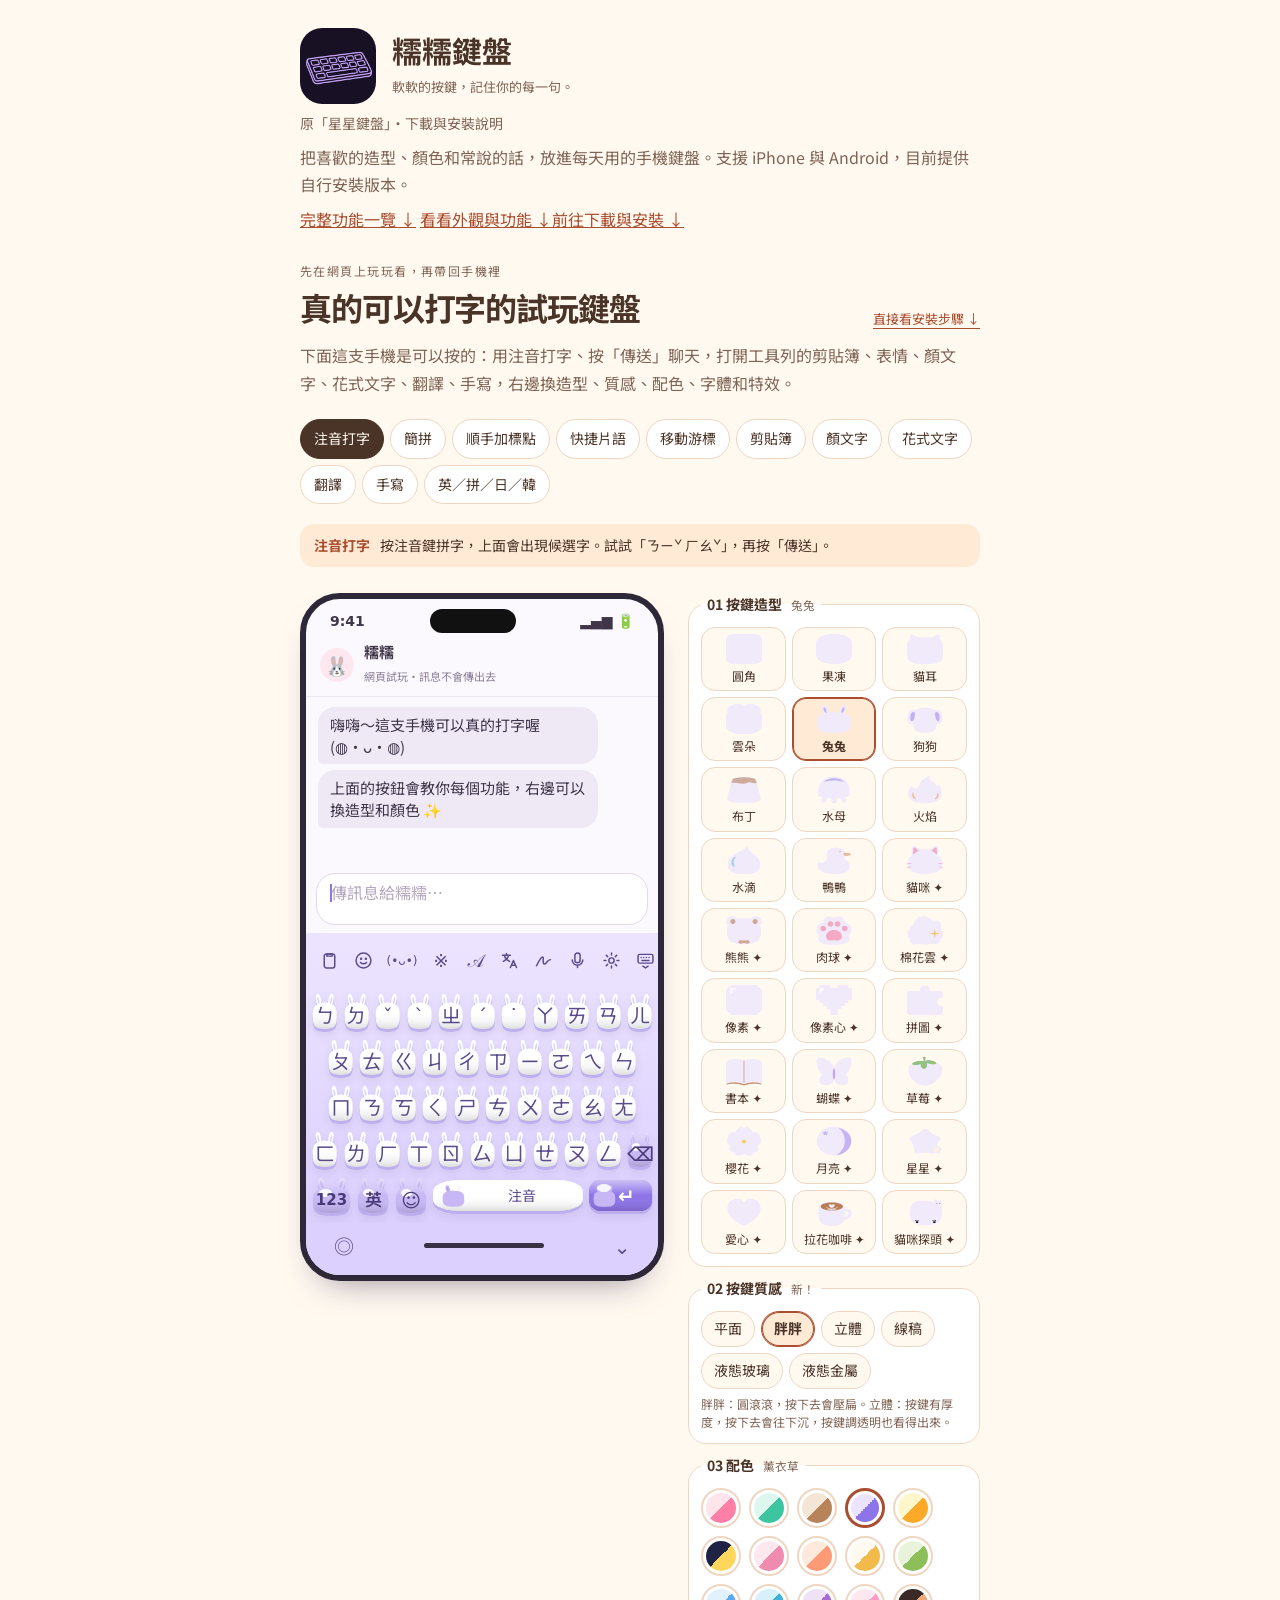
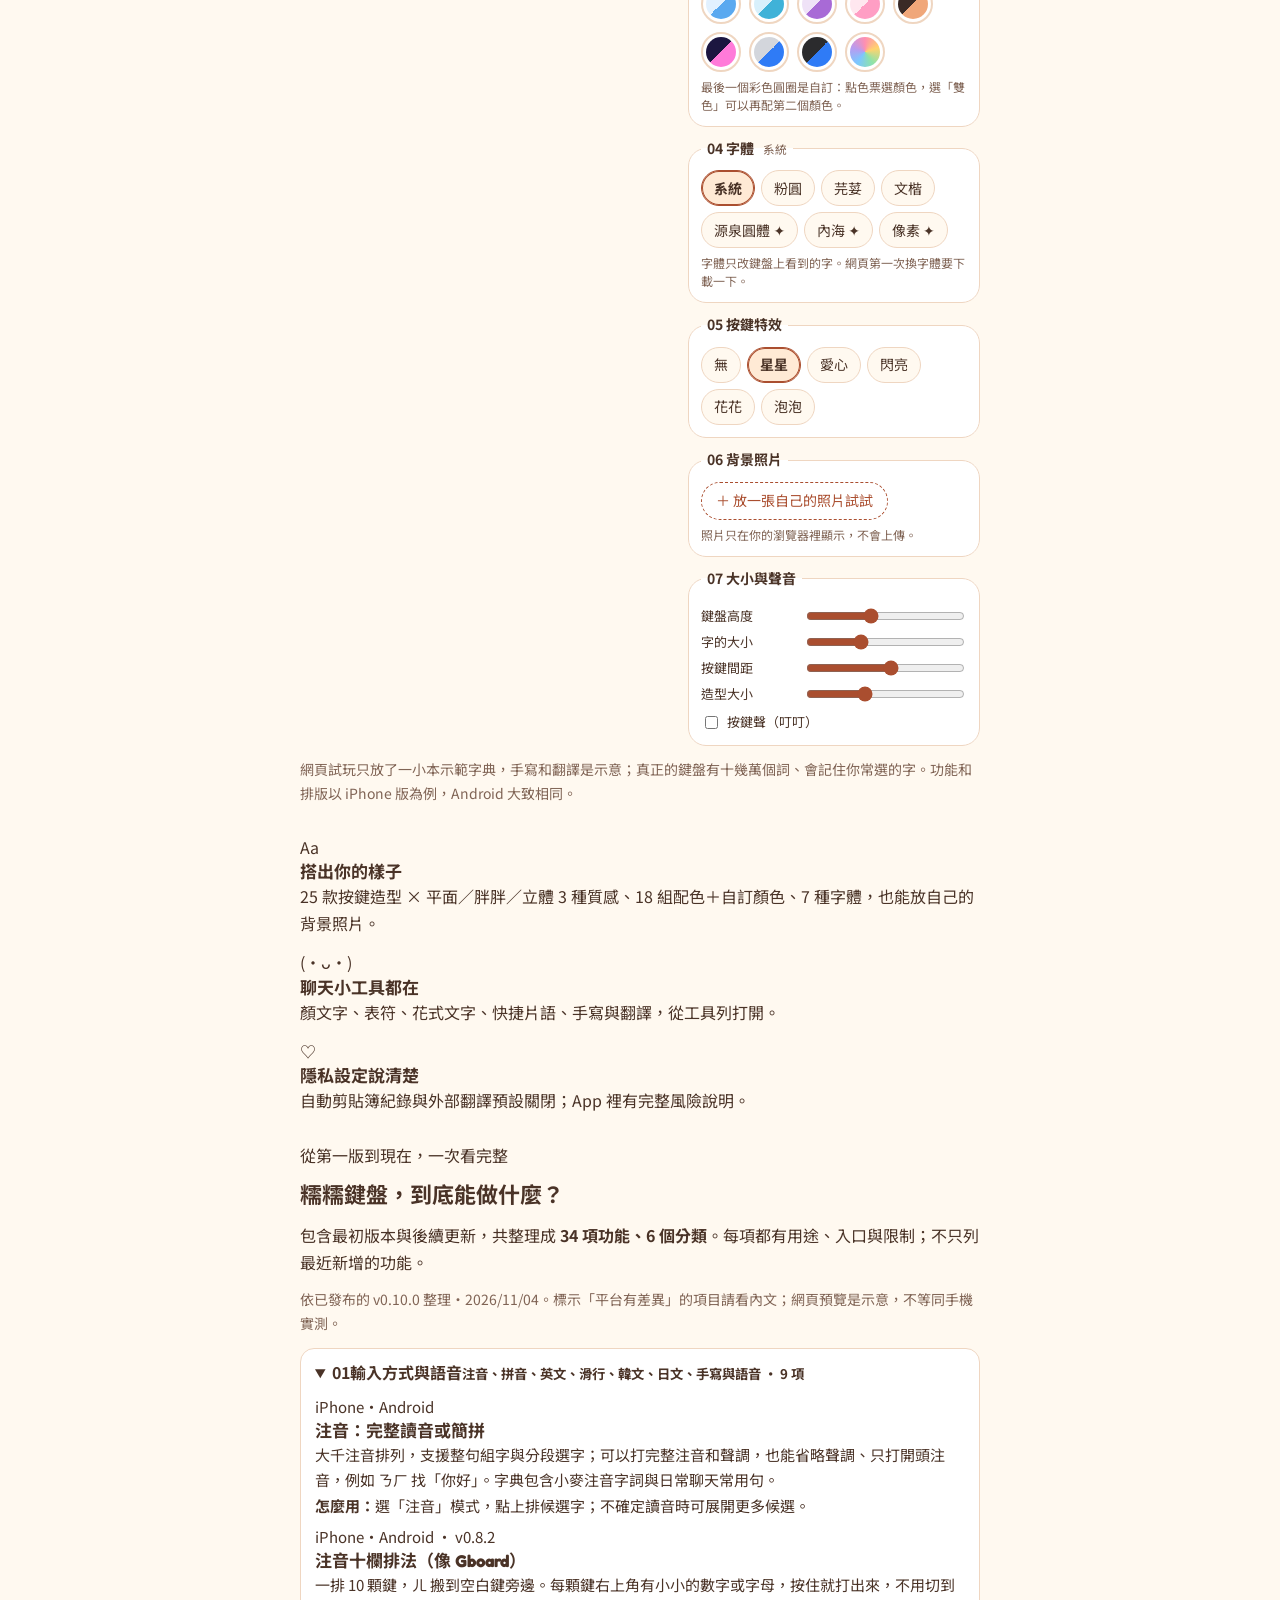
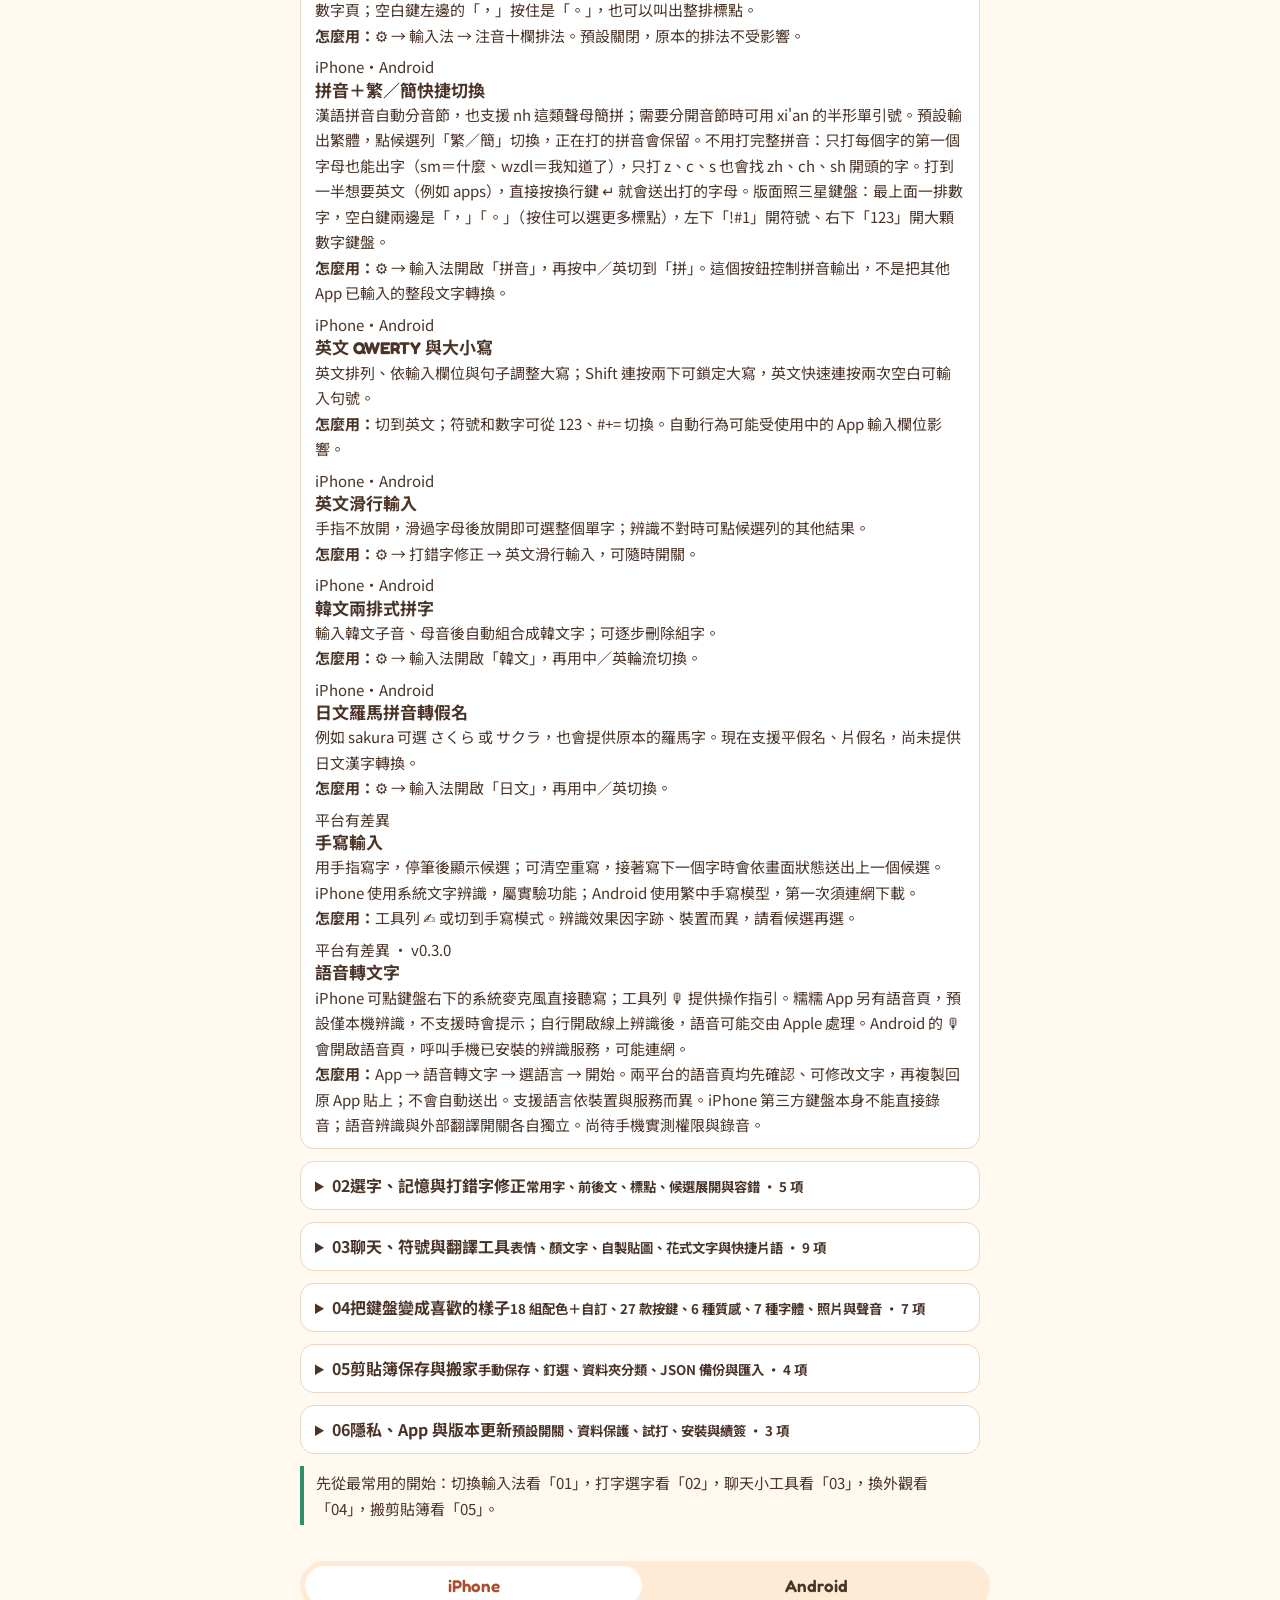
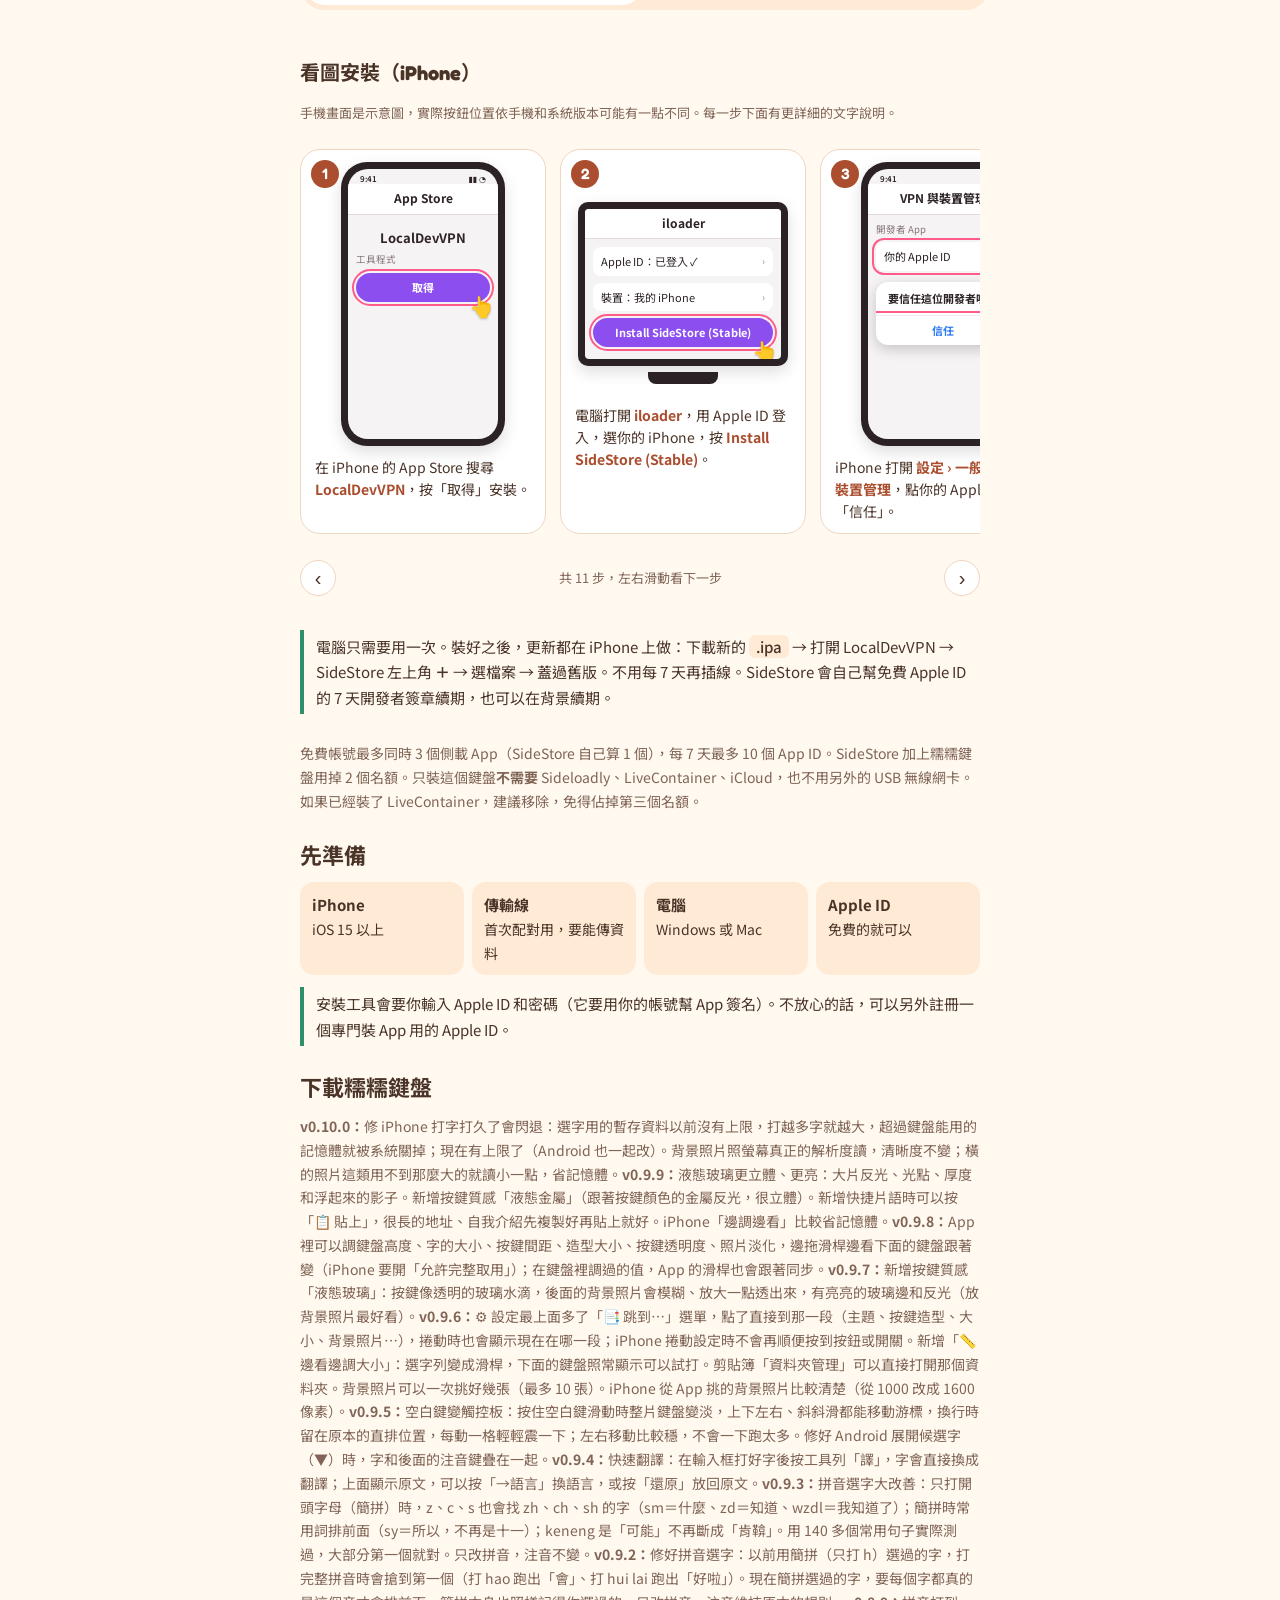
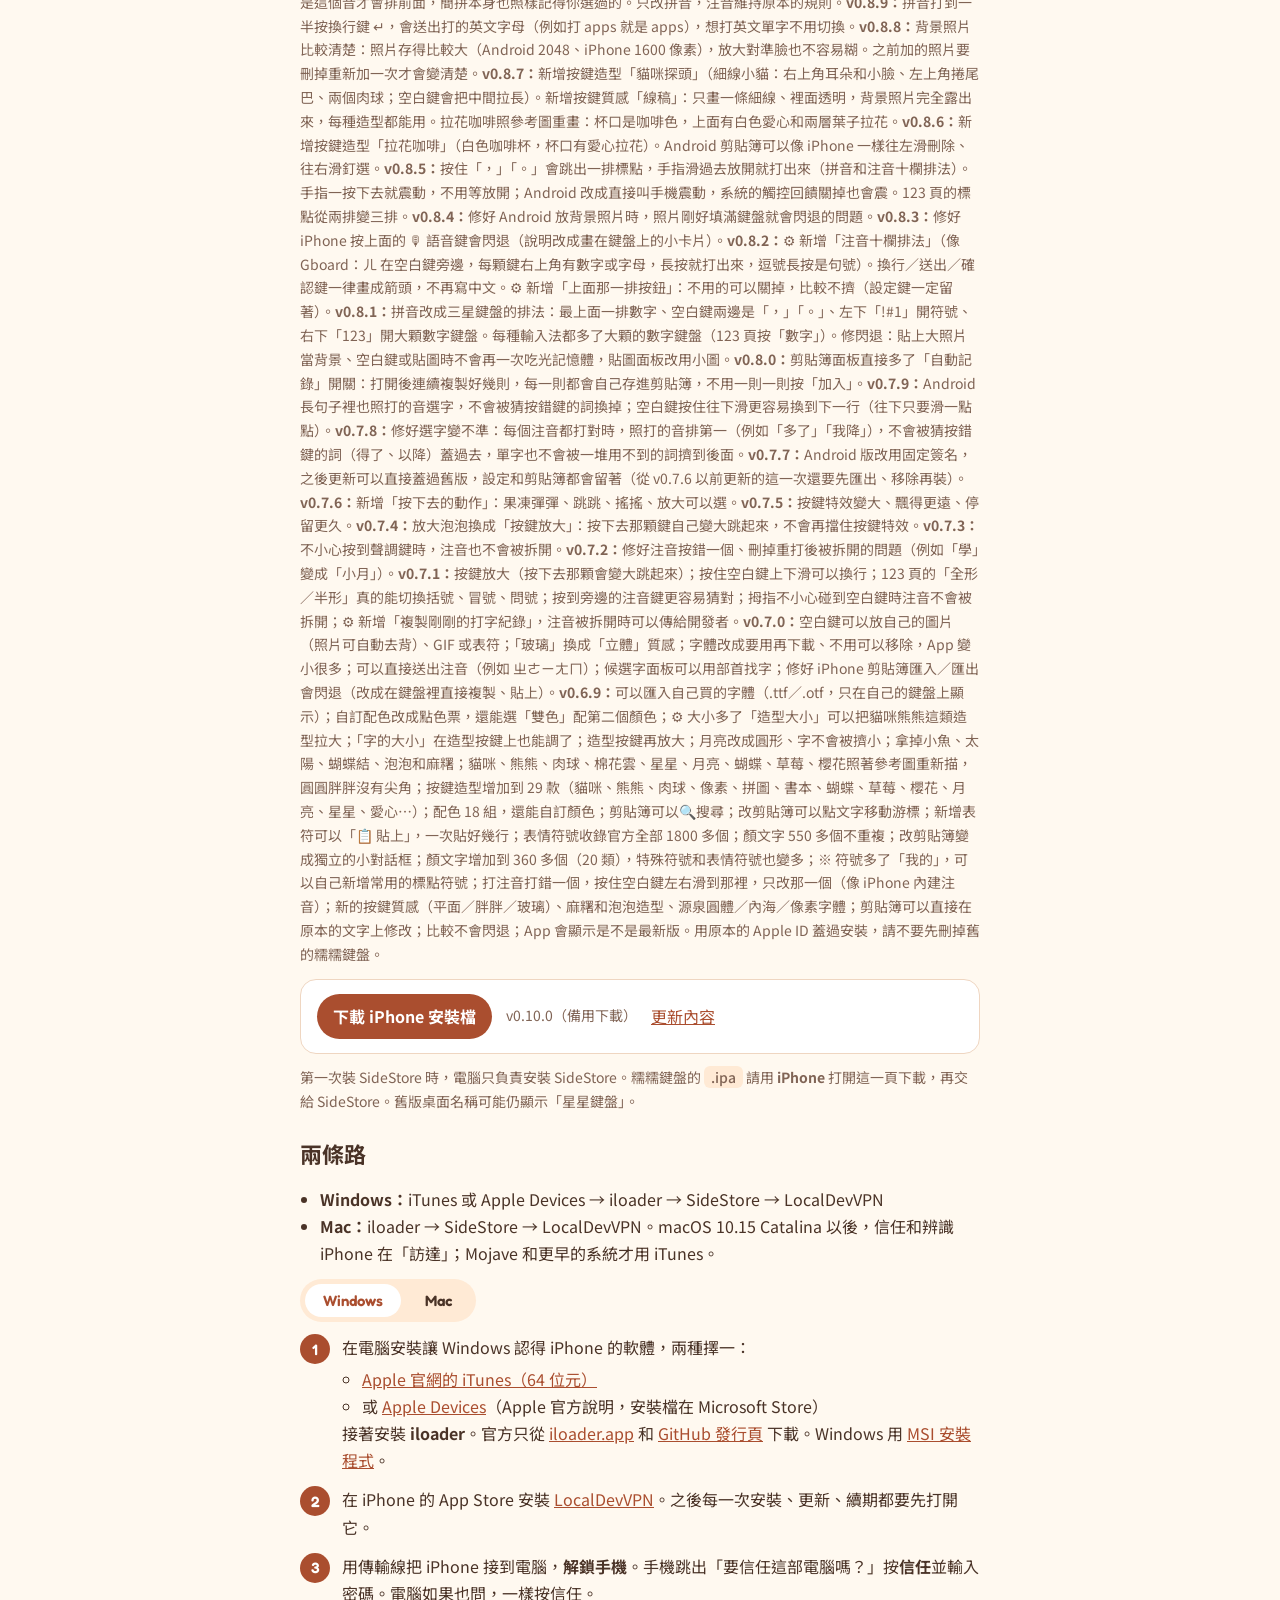
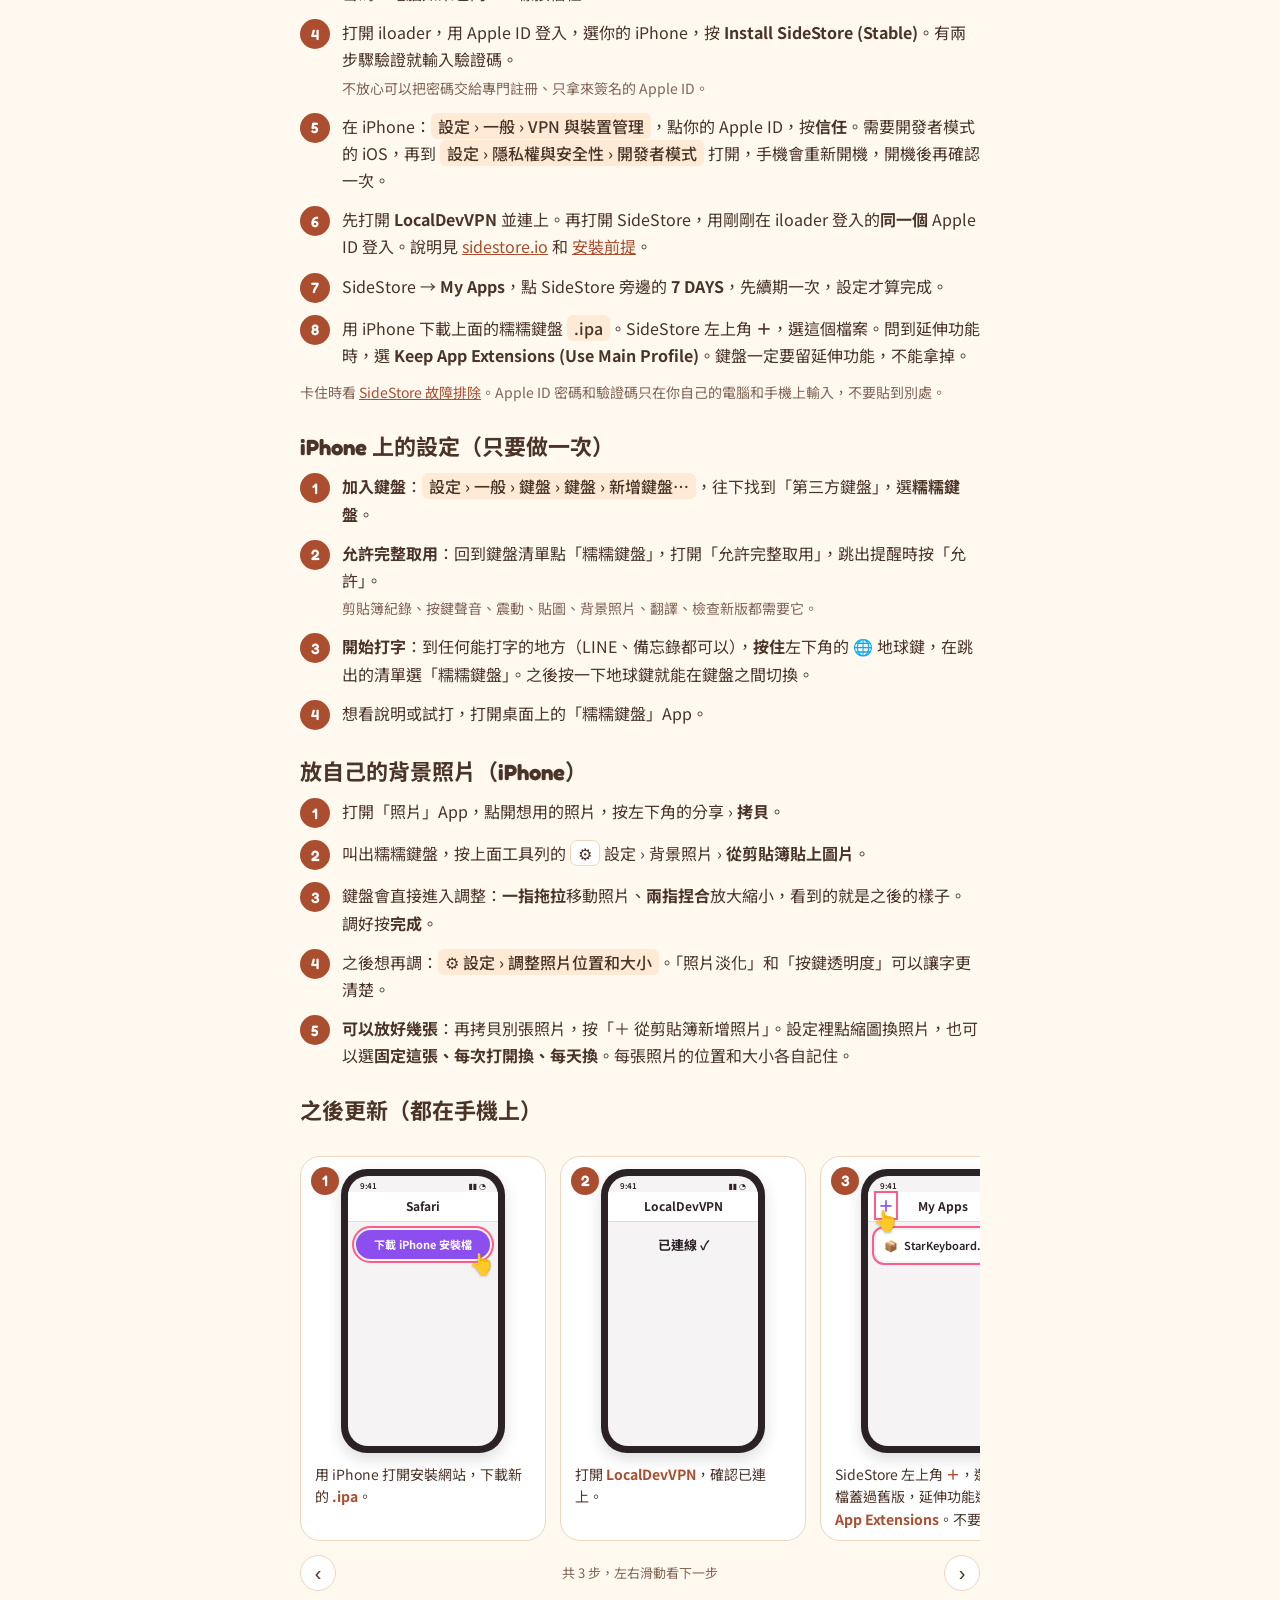
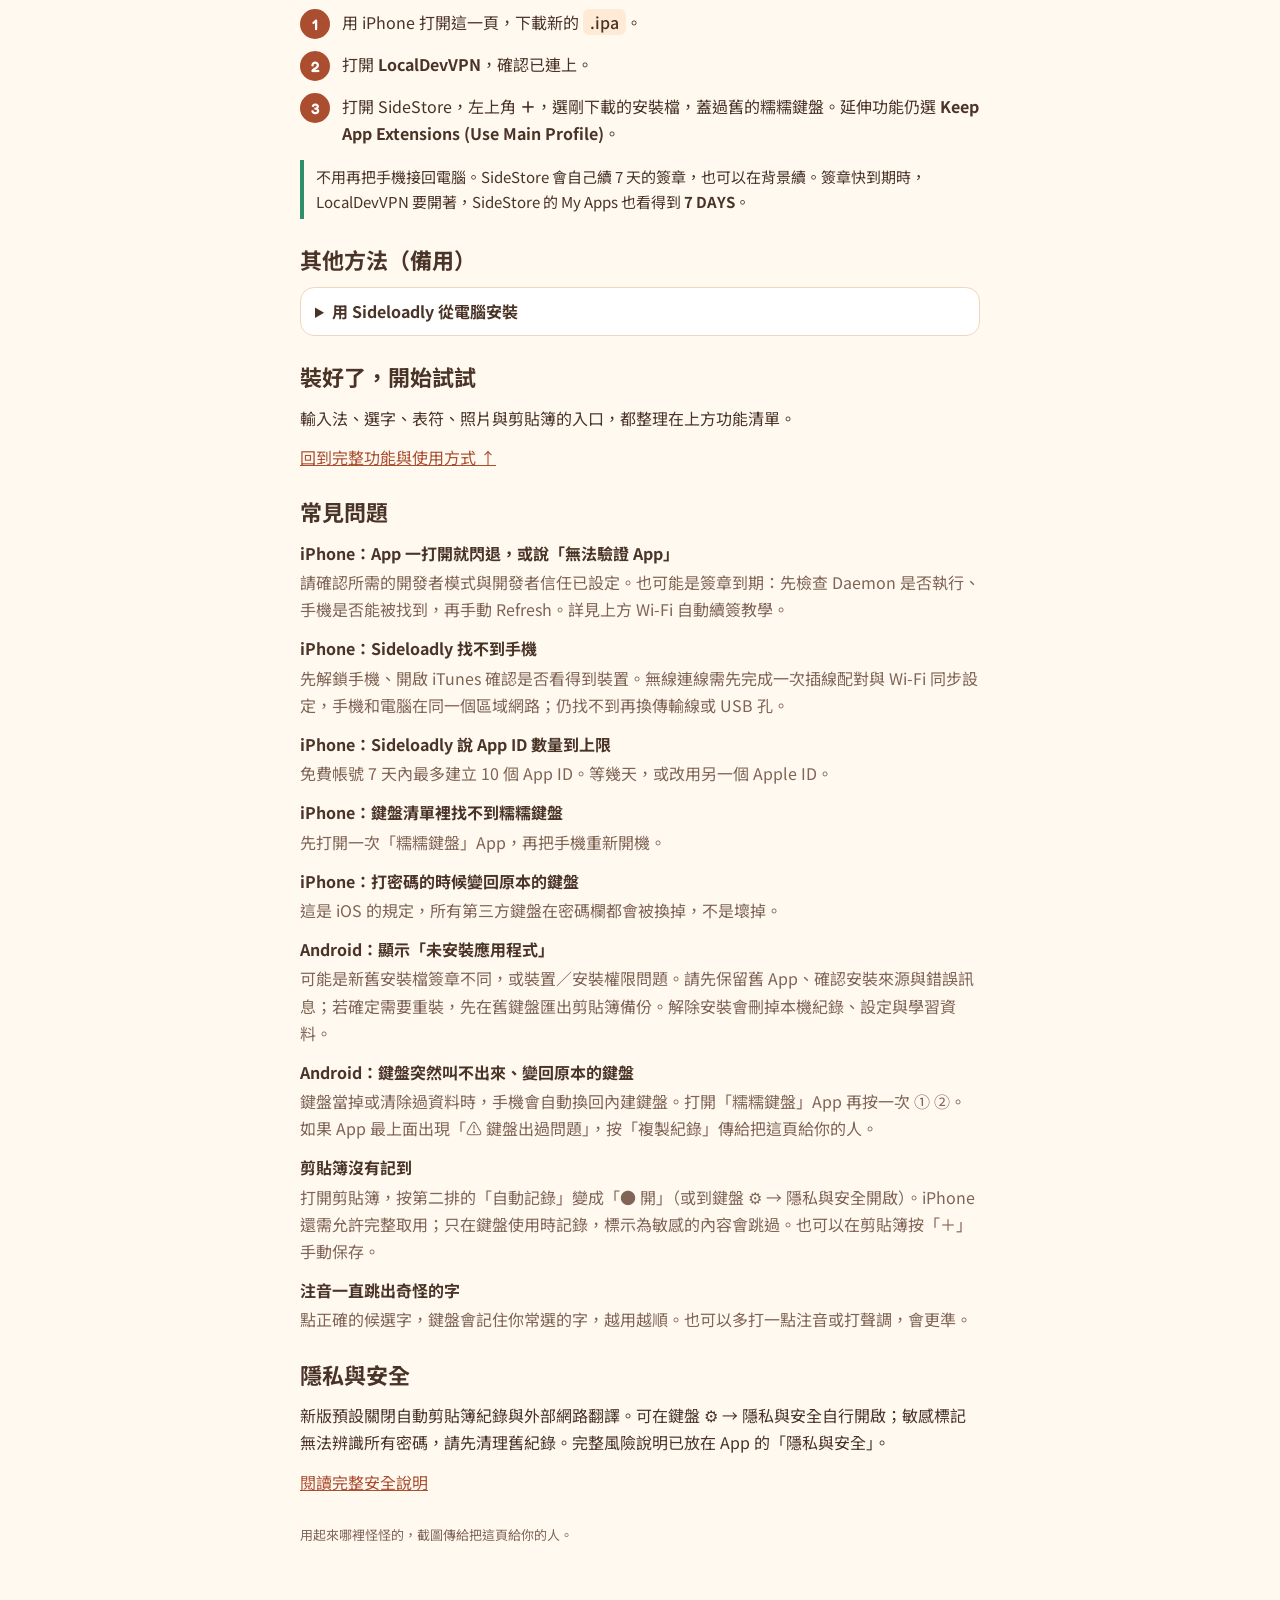
==== commit 2f4cf668: "v0.10.0：修 iPhone 打字久了閃退（選字快取加上限，Android 一起）；背景照片照螢幕解析度讀，清晰度不變 Co-Authored-By: Claude Opus 5.5 <norep" ====
--- a/docs/index.html
+++ b/docs/index.html
@@ -199,7 +199,7 @@
 <p class="catalog-kicker">從第一版到現在，一次看完整</p>
 <h2 id="features-heading">糯糯鍵盤，到底能做什麼？</h2>
 <p>包含最初版本與後續更新，共整理成 <b>34 項功能、6 個分類</b>。每項都有用途、入口與限制；不只列最近新增的功能。</p>
-<p class="note">依已發布的 v0.9.9 整理・2026/11/04。標示「平台有差異」的項目請看內文；網頁預覽是示意，不等同手機實測。</p>
+<p class="note">依已發布的 v0.10.0 整理・2026/11/04。標示「平台有差異」的項目請看內文；網頁預覽是示意，不等同手機實測。</p>
 <div class="catalog-controls" hidden><button type="button" id="features-expand">全部展開</button><button type="button" id="features-collapse">全部收起</button></div>
 <details class="feature-group" id="features-input" open>
 <summary><span class="catalog-number">01</span><span><strong>輸入方式與語音</strong><small>注音、拼音、英文、滑行、韓文、日文、手寫與語音 · 9 項</small></span></summary><div class="catalog-cards">
@@ -287,10 +287,10 @@
 
     <section>
       <h2>下載糯糯鍵盤</h2>
-      <p class="note"><b>v0.9.9：</b>液態玻璃更立體、更亮：大片反光、光點、厚度和浮起來的影子。新增按鍵質感「液態金屬」（跟著按鍵顏色的金屬反光，很立體）。新增快捷片語時可以按「📋 貼上」，很長的地址、自我介紹先複製好再貼上就好。iPhone「邊調邊看」比較省記憶體。<b>v0.9.8：</b>App 裡可以調鍵盤高度、字的大小、按鍵間距、造型大小、按鍵透明度、照片淡化，邊拖滑桿邊看下面的鍵盤跟著變（iPhone 要開「允許完整取用」）；在鍵盤裡調過的值，App 的滑桿也會跟著同步。<b>v0.9.7：</b>新增按鍵質感「液態玻璃」：按鍵像透明的玻璃水滴，後面的背景照片會模糊、放大一點透出來，有亮亮的玻璃邊和反光（放背景照片最好看）。<b>v0.9.6：</b>⚙ 設定最上面多了「📑 跳到…」選單，點了直接到那一段（主題、按鍵造型、大小、背景照片…），捲動時也會顯示現在在哪一段；iPhone 捲動設定時不會再順便按到按鈕或開關。新增「📏 邊看邊調大小」：選字列變成滑桿，下面的鍵盤照常顯示可以試打。剪貼簿「資料夾管理」可以直接打開那個資料夾。背景照片可以一次挑好幾張（最多 10 張）。iPhone 從 App 挑的背景照片比較清楚（從 1000 改成 1600 像素）。<b>v0.9.5：</b>空白鍵變觸控板：按住空白鍵滑動時整片鍵盤變淡，上下左右、斜斜滑都能移動游標，換行時留在原本的直排位置，每動一格輕輕震一下；左右移動比較穩，不會一下跑太多。修好 Android 展開候選字（▼）時，字和後面的注音鍵疊在一起。<b>v0.9.4：</b>快速翻譯：在輸入框打好字後按工具列「譯」，字會直接換成翻譯；上面顯示原文，可以按「→語言」換語言，或按「還原」放回原文。<b>v0.9.3：</b>拼音選字大改善：只打開頭字母（簡拼）時，z、c、s 也會找 zh、ch、sh 的字（sm＝什麼、zd＝知道、wzdl＝我知道了）；簡拼時常用詞排前面（sy＝所以，不再是十一）；keneng 是「可能」不再斷成「肯鞥」。用 140 多個常用句子實際測過，大部分第一個就對。只改拼音，注音不變。<b>v0.9.2：</b>修好拼音選字：以前用簡拼（只打 h）選過的字，打完整拼音時會搶到第一個（打 hao 跑出「會」、打 hui lai 跑出「好啦」）。現在簡拼選過的字，要每個字都真的是這個音才會排前面，簡拼本身也照樣記得你選過的。只改拼音，注音維持原本的規則。<b>v0.8.9：</b>拼音打到一半按換行鍵 ↵，會送出打的英文字母（例如打 apps 就是 apps），想打英文單字不用切換。<b>v0.8.8：</b>背景照片比較清楚：照片存得比較大（Android 2048、iPhone 1600 像素），放大對準臉也不容易糊。之前加的照片要刪掉重新加一次才會變清楚。<b>v0.8.7：</b>新增按鍵造型「貓咪探頭」（細線小貓：右上角耳朵和小臉、左上角捲尾巴、兩個肉球；空白鍵會把中間拉長）。新增按鍵質感「線稿」：只畫一條細線、裡面透明，背景照片完全露出來，每種造型都能用。拉花咖啡照參考圖重畫：杯口是咖啡色，上面有白色愛心和兩層葉子拉花。<b>v0.8.6：</b>新增按鍵造型「拉花咖啡」（白色咖啡杯，杯口有愛心拉花）。Android 剪貼簿可以像 iPhone 一樣往左滑刪除、往右滑釘選。<b>v0.8.5：</b>按住「，」「。」會跳出一排標點，手指滑過去放開就打出來（拼音和注音十欄排法）。手指一按下去就震動，不用等放開；Android 改成直接叫手機震動，系統的觸控回饋關掉也會震。123 頁的標點從兩排變三排。<b>v0.8.4：</b>修好 Android 放背景照片時，照片剛好填滿鍵盤就會閃退的問題。<b>v0.8.3：</b>修好 iPhone 按上面的 🎙 語音鍵會閃退（說明改成畫在鍵盤上的小卡片）。<b>v0.8.2：</b>⚙ 新增「注音十欄排法」（像 Gboard：ㄦ 在空白鍵旁邊，每顆鍵右上角有數字或字母，長按就打出來，逗號長按是句號）。換行／送出／確認鍵一律畫成箭頭，不再寫中文。⚙ 新增「上面那一排按鈕」：不用的可以關掉，比較不擠（設定鍵一定留著）。<b>v0.8.1：</b>拼音改成三星鍵盤的排法：最上面一排數字、空白鍵兩邊是「，」「。」、左下「!#1」開符號、右下「123」開大顆數字鍵盤。每種輸入法都多了大顆的數字鍵盤（123 頁按「數字」）。修閃退：貼上大照片當背景、空白鍵或貼圖時不會再一次吃光記憶體，貼圖面板改用小圖。<b>v0.8.0：</b>剪貼簿面板直接多了「自動記錄」開關：打開後連續複製好幾則，每一則都會自己存進剪貼簿，不用一則一則按「加入」。<b>v0.7.9：</b>Android 長句子裡也照打的音選字，不會被猜按錯鍵的詞換掉；空白鍵按住往下滑更容易換到下一行（往下只要滑一點點）。<b>v0.7.8：</b>修好選字變不準：每個注音都打對時，照打的音排第一（例如「多了」「我降」），不會被猜按錯鍵的詞（得了、以降）蓋過去，單字也不會被一堆用不到的詞擠到後面。<b>v0.7.7：</b>Android 版改用固定簽名，之後更新可以直接蓋過舊版，設定和剪貼簿都會留著（從 v0.7.6 以前更新的這一次還要先匯出、移除再裝）。<b>v0.7.6：</b>新增「按下去的動作」：果凍彈彈、跳跳、搖搖、放大可以選。<b>v0.7.5：</b>按鍵特效變大、飄得更遠、停留更久。<b>v0.7.4：</b>放大泡泡換成「按鍵放大」：按下去那顆鍵自己變大跳起來，不會再擋住按鍵特效。<b>v0.7.3：</b>不小心按到聲調鍵時，注音也不會被拆開。<b>v0.7.2：</b>修好注音按錯一個、刪掉重打後被拆開的問題（例如「學」變成「小月」）。<b>v0.7.1：</b>按鍵放大（按下去那顆會變大跳起來）；按住空白鍵上下滑可以換行；123 頁的「全形／半形」真的能切換括號、冒號、問號；按到旁邊的注音鍵更容易猜對；拇指不小心碰到空白鍵時注音不會被拆開；⚙ 新增「複製剛剛的打字紀錄」，注音被拆開時可以傳給開發者。<b>v0.7.0：</b>空白鍵可以放自己的圖片（照片可自動去背）、GIF 或表符；「玻璃」換成「立體」質感；字體改成要用再下載、不用可以移除，App 變小很多；可以直接送出注音（例如 ㄓㄜㄧㄤㄇ）；候選字面板可以用部首找字；修好 iPhone 剪貼簿匯入／匯出會閃退（改成在鍵盤裡直接複製、貼上）。<b>v0.6.9：</b>可以匯入自己買的字體（.ttf／.otf，只在自己的鍵盤上顯示）；自訂配色改成點色票，還能選「雙色」配第二個顏色；⚙ 大小多了「造型大小」可以把貓咪熊熊這類造型拉大；「字的大小」在造型按鍵上也能調了；造型按鍵再放大；月亮改成圓形、字不會被擠小；拿掉小魚、太陽、蝴蝶結、泡泡和麻糬；貓咪、熊熊、肉球、棉花雲、星星、月亮、蝴蝶、草莓、櫻花照著參考圖重新描，圓圓胖胖沒有尖角；按鍵造型增加到 29 款（貓咪、熊熊、肉球、像素、拼圖、書本、蝴蝶、草莓、櫻花、月亮、星星、愛心…）；配色 18 組，還能自訂顏色；剪貼簿可以🔍搜尋；改剪貼簿可以點文字移動游標；新增表符可以「📋 貼上」，一次貼好幾行；表情符號收錄官方全部 1800 多個；顏文字 550 多個不重複；改剪貼簿變成獨立的小對話框；顏文字增加到 360 多個（20 類），特殊符號和表情符號也變多；※ 符號多了「我的」，可以自己新增常用的標點符號；打注音打錯一個，按住空白鍵左右滑到那裡，只改那一個（像 iPhone 內建注音）；新的按鍵質感（平面／胖胖／玻璃）、麻糬和泡泡造型、源泉圓體／內海／像素字體；剪貼簿可以直接在原本的文字上修改；比較不會閃退；App 會顯示是不是最新版。用原本的 Apple ID 蓋過安裝，請不要先刪掉舊的糯糯鍵盤。</p>
+      <p class="note"><b>v0.10.0：</b>修 iPhone 打字打久了會閃退：選字用的暫存資料以前沒有上限，打越多字就越大，超過鍵盤能用的記憶體就被系統關掉；現在有上限了（Android 也一起改）。背景照片照螢幕真正的解析度讀，清晰度不變；橫的照片這類用不到那麼大的就讀小一點，省記憶體。<b>v0.9.9：</b>液態玻璃更立體、更亮：大片反光、光點、厚度和浮起來的影子。新增按鍵質感「液態金屬」（跟著按鍵顏色的金屬反光，很立體）。新增快捷片語時可以按「📋 貼上」，很長的地址、自我介紹先複製好再貼上就好。iPhone「邊調邊看」比較省記憶體。<b>v0.9.8：</b>App 裡可以調鍵盤高度、字的大小、按鍵間距、造型大小、按鍵透明度、照片淡化，邊拖滑桿邊看下面的鍵盤跟著變（iPhone 要開「允許完整取用」）；在鍵盤裡調過的值，App 的滑桿也會跟著同步。<b>v0.9.7：</b>新增按鍵質感「液態玻璃」：按鍵像透明的玻璃水滴，後面的背景照片會模糊、放大一點透出來，有亮亮的玻璃邊和反光（放背景照片最好看）。<b>v0.9.6：</b>⚙ 設定最上面多了「📑 跳到…」選單，點了直接到那一段（主題、按鍵造型、大小、背景照片…），捲動時也會顯示現在在哪一段；iPhone 捲動設定時不會再順便按到按鈕或開關。新增「📏 邊看邊調大小」：選字列變成滑桿，下面的鍵盤照常顯示可以試打。剪貼簿「資料夾管理」可以直接打開那個資料夾。背景照片可以一次挑好幾張（最多 10 張）。iPhone 從 App 挑的背景照片比較清楚（從 1000 改成 1600 像素）。<b>v0.9.5：</b>空白鍵變觸控板：按住空白鍵滑動時整片鍵盤變淡，上下左右、斜斜滑都能移動游標，換行時留在原本的直排位置，每動一格輕輕震一下；左右移動比較穩，不會一下跑太多。修好 Android 展開候選字（▼）時，字和後面的注音鍵疊在一起。<b>v0.9.4：</b>快速翻譯：在輸入框打好字後按工具列「譯」，字會直接換成翻譯；上面顯示原文，可以按「→語言」換語言，或按「還原」放回原文。<b>v0.9.3：</b>拼音選字大改善：只打開頭字母（簡拼）時，z、c、s 也會找 zh、ch、sh 的字（sm＝什麼、zd＝知道、wzdl＝我知道了）；簡拼時常用詞排前面（sy＝所以，不再是十一）；keneng 是「可能」不再斷成「肯鞥」。用 140 多個常用句子實際測過，大部分第一個就對。只改拼音，注音不變。<b>v0.9.2：</b>修好拼音選字：以前用簡拼（只打 h）選過的字，打完整拼音時會搶到第一個（打 hao 跑出「會」、打 hui lai 跑出「好啦」）。現在簡拼選過的字，要每個字都真的是這個音才會排前面，簡拼本身也照樣記得你選過的。只改拼音，注音維持原本的規則。<b>v0.8.9：</b>拼音打到一半按換行鍵 ↵，會送出打的英文字母（例如打 apps 就是 apps），想打英文單字不用切換。<b>v0.8.8：</b>背景照片比較清楚：照片存得比較大（Android 2048、iPhone 1600 像素），放大對準臉也不容易糊。之前加的照片要刪掉重新加一次才會變清楚。<b>v0.8.7：</b>新增按鍵造型「貓咪探頭」（細線小貓：右上角耳朵和小臉、左上角捲尾巴、兩個肉球；空白鍵會把中間拉長）。新增按鍵質感「線稿」：只畫一條細線、裡面透明，背景照片完全露出來，每種造型都能用。拉花咖啡照參考圖重畫：杯口是咖啡色，上面有白色愛心和兩層葉子拉花。<b>v0.8.6：</b>新增按鍵造型「拉花咖啡」（白色咖啡杯，杯口有愛心拉花）。Android 剪貼簿可以像 iPhone 一樣往左滑刪除、往右滑釘選。<b>v0.8.5：</b>按住「，」「。」會跳出一排標點，手指滑過去放開就打出來（拼音和注音十欄排法）。手指一按下去就震動，不用等放開；Android 改成直接叫手機震動，系統的觸控回饋關掉也會震。123 頁的標點從兩排變三排。<b>v0.8.4：</b>修好 Android 放背景照片時，照片剛好填滿鍵盤就會閃退的問題。<b>v0.8.3：</b>修好 iPhone 按上面的 🎙 語音鍵會閃退（說明改成畫在鍵盤上的小卡片）。<b>v0.8.2：</b>⚙ 新增「注音十欄排法」（像 Gboard：ㄦ 在空白鍵旁邊，每顆鍵右上角有數字或字母，長按就打出來，逗號長按是句號）。換行／送出／確認鍵一律畫成箭頭，不再寫中文。⚙ 新增「上面那一排按鈕」：不用的可以關掉，比較不擠（設定鍵一定留著）。<b>v0.8.1：</b>拼音改成三星鍵盤的排法：最上面一排數字、空白鍵兩邊是「，」「。」、左下「!#1」開符號、右下「123」開大顆數字鍵盤。每種輸入法都多了大顆的數字鍵盤（123 頁按「數字」）。修閃退：貼上大照片當背景、空白鍵或貼圖時不會再一次吃光記憶體，貼圖面板改用小圖。<b>v0.8.0：</b>剪貼簿面板直接多了「自動記錄」開關：打開後連續複製好幾則，每一則都會自己存進剪貼簿，不用一則一則按「加入」。<b>v0.7.9：</b>Android 長句子裡也照打的音選字，不會被猜按錯鍵的詞換掉；空白鍵按住往下滑更容易換到下一行（往下只要滑一點點）。<b>v0.7.8：</b>修好選字變不準：每個注音都打對時，照打的音排第一（例如「多了」「我降」），不會被猜按錯鍵的詞（得了、以降）蓋過去，單字也不會被一堆用不到的詞擠到後面。<b>v0.7.7：</b>Android 版改用固定簽名，之後更新可以直接蓋過舊版，設定和剪貼簿都會留著（從 v0.7.6 以前更新的這一次還要先匯出、移除再裝）。<b>v0.7.6：</b>新增「按下去的動作」：果凍彈彈、跳跳、搖搖、放大可以選。<b>v0.7.5：</b>按鍵特效變大、飄得更遠、停留更久。<b>v0.7.4：</b>放大泡泡換成「按鍵放大」：按下去那顆鍵自己變大跳起來，不會再擋住按鍵特效。<b>v0.7.3：</b>不小心按到聲調鍵時，注音也不會被拆開。<b>v0.7.2：</b>修好注音按錯一個、刪掉重打後被拆開的問題（例如「學」變成「小月」）。<b>v0.7.1：</b>按鍵放大（按下去那顆會變大跳起來）；按住空白鍵上下滑可以換行；123 頁的「全形／半形」真的能切換括號、冒號、問號；按到旁邊的注音鍵更容易猜對；拇指不小心碰到空白鍵時注音不會被拆開；⚙ 新增「複製剛剛的打字紀錄」，注音被拆開時可以傳給開發者。<b>v0.7.0：</b>空白鍵可以放自己的圖片（照片可自動去背）、GIF 或表符；「玻璃」換成「立體」質感；字體改成要用再下載、不用可以移除，App 變小很多；可以直接送出注音（例如 ㄓㄜㄧㄤㄇ）；候選字面板可以用部首找字；修好 iPhone 剪貼簿匯入／匯出會閃退（改成在鍵盤裡直接複製、貼上）。<b>v0.6.9：</b>可以匯入自己買的字體（.ttf／.otf，只在自己的鍵盤上顯示）；自訂配色改成點色票，還能選「雙色」配第二個顏色；⚙ 大小多了「造型大小」可以把貓咪熊熊這類造型拉大；「字的大小」在造型按鍵上也能調了；造型按鍵再放大；月亮改成圓形、字不會被擠小；拿掉小魚、太陽、蝴蝶結、泡泡和麻糬；貓咪、熊熊、肉球、棉花雲、星星、月亮、蝴蝶、草莓、櫻花照著參考圖重新描，圓圓胖胖沒有尖角；按鍵造型增加到 29 款（貓咪、熊熊、肉球、像素、拼圖、書本、蝴蝶、草莓、櫻花、月亮、星星、愛心…）；配色 18 組，還能自訂顏色；剪貼簿可以🔍搜尋；改剪貼簿可以點文字移動游標；新增表符可以「📋 貼上」，一次貼好幾行；表情符號收錄官方全部 1800 多個；顏文字 550 多個不重複；改剪貼簿變成獨立的小對話框；顏文字增加到 360 多個（20 類），特殊符號和表情符號也變多；※ 符號多了「我的」，可以自己新增常用的標點符號；打注音打錯一個，按住空白鍵左右滑到那裡，只改那一個（像 iPhone 內建注音）；新的按鍵質感（平面／胖胖／玻璃）、麻糬和泡泡造型、源泉圓體／內海／像素字體；剪貼簿可以直接在原本的文字上修改；比較不會閃退；App 會顯示是不是最新版。用原本的 Apple ID 蓋過安裝，請不要先刪掉舊的糯糯鍵盤。</p>
       <div class="download">
         <a id="download-iphone" class="btn" href="https://github.com/z3332111-cloud/StarKeyboard/releases/download/build-53/StarKeyboard.ipa">下載 iPhone 安裝檔</a>
-        <span id="version-iphone" class="note" aria-live="polite">v0.9.9（備用下載）</span>
+        <span id="version-iphone" class="note" aria-live="polite">v0.10.0（備用下載）</span>
         <a id="release-iphone" href="https://github.com/z3332111-cloud/StarKeyboard/releases/tag/build-53">更新內容</a>
       </div>
       <p class="note">第一次裝 SideStore 時，電腦只負責安裝 SideStore。糯糯鍵盤的 <span class="path">.ipa</span> 請用 <b>iPhone</b> 打開這一頁下載，再交給 SideStore。舊版桌面名稱可能仍顯示「星星鍵盤」。</p>
@@ -419,7 +419,7 @@
       <h2>下載並安裝</h2>
       <div class="download">
         <a id="download-android" class="btn" href="https://github.com/z3332111-cloud/StarKeyboard/releases/download/android-45/StarKeyboard.apk">下載 Android 安裝檔</a>
-        <span id="version-android" class="note" aria-live="polite">v0.9.9（備用下載）</span>
+        <span id="version-android" class="note" aria-live="polite">v0.10.0（備用下載）</span>
         <a id="release-android" href="https://github.com/z3332111-cloud/StarKeyboard/releases/tag/android-45">更新內容</a>
         <span class="note">本頁會自動取得最新已發布版本；新版打包完成後，重新開啟此頁即可。各版本的更新內容在 <a href="https://github.com/z3332111-cloud/StarKeyboard/releases">所有版本</a>（名稱有「Android」的）。</span>
       </div>
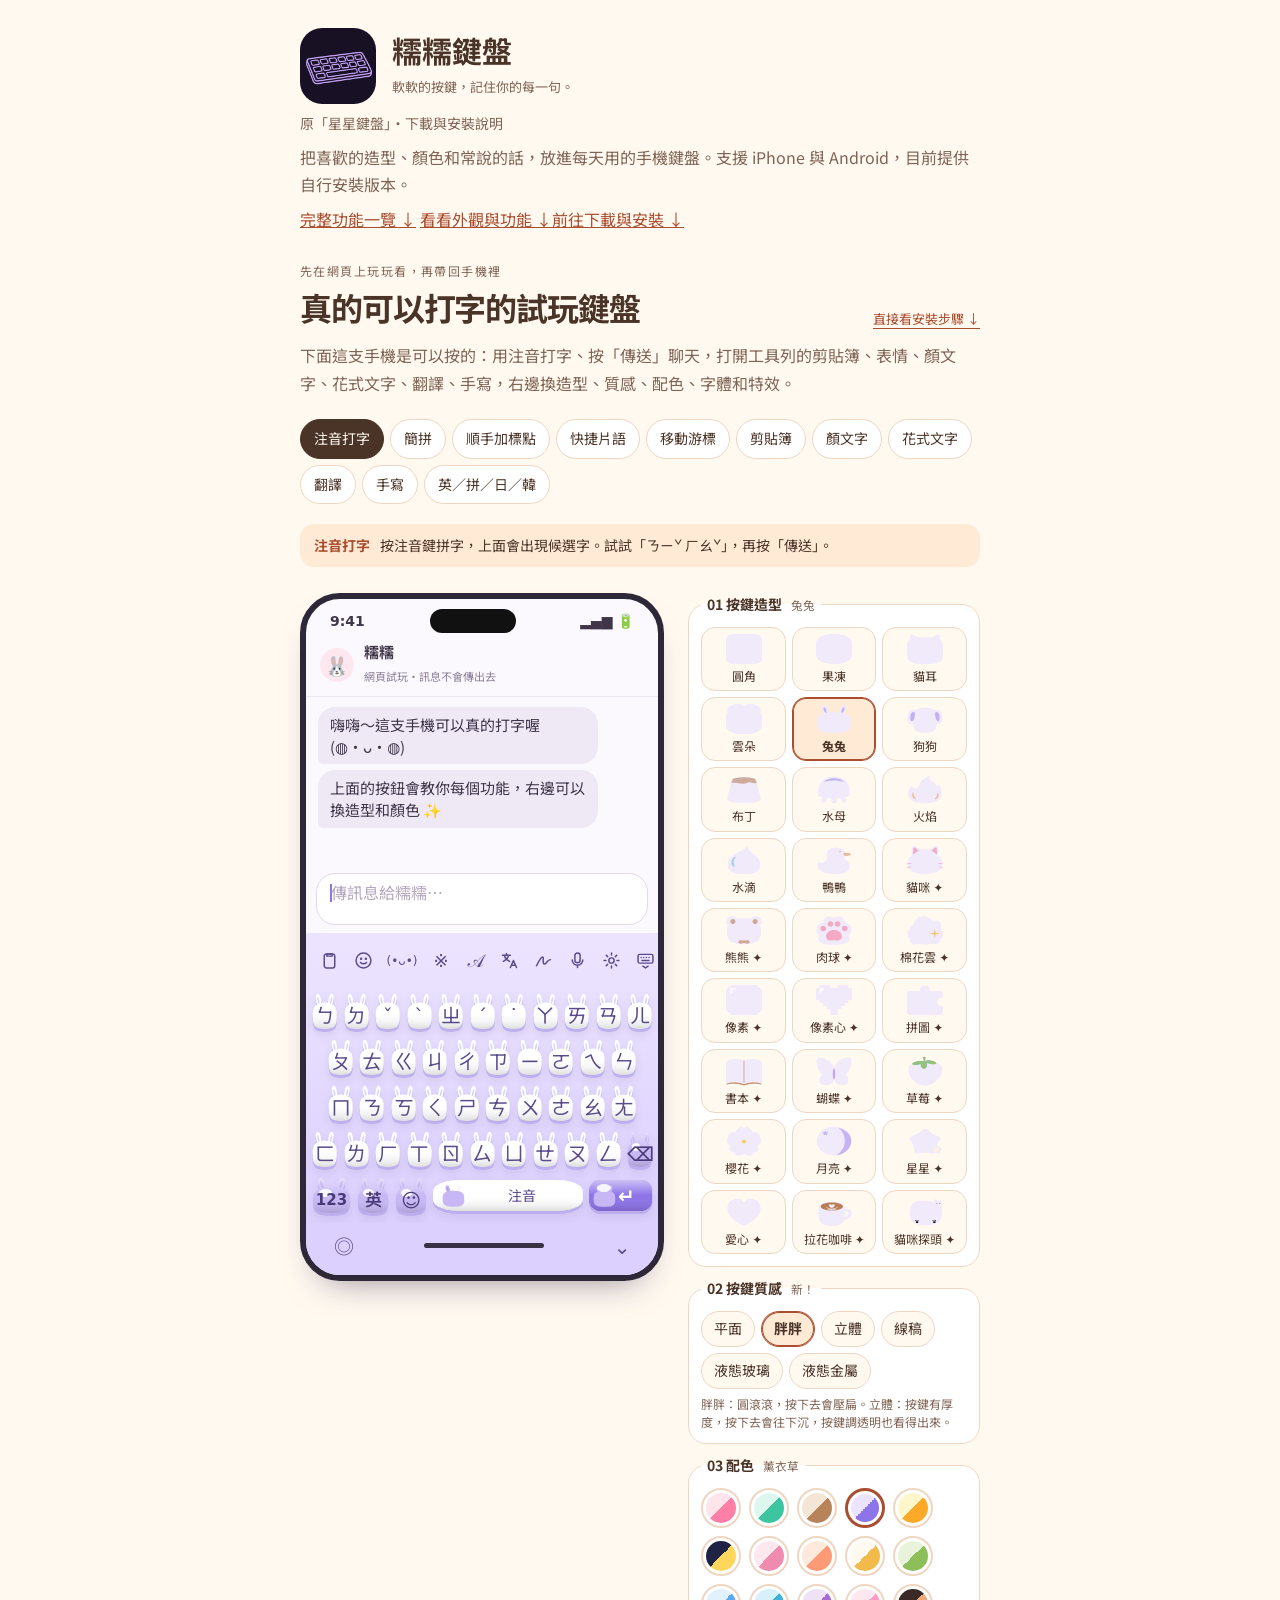
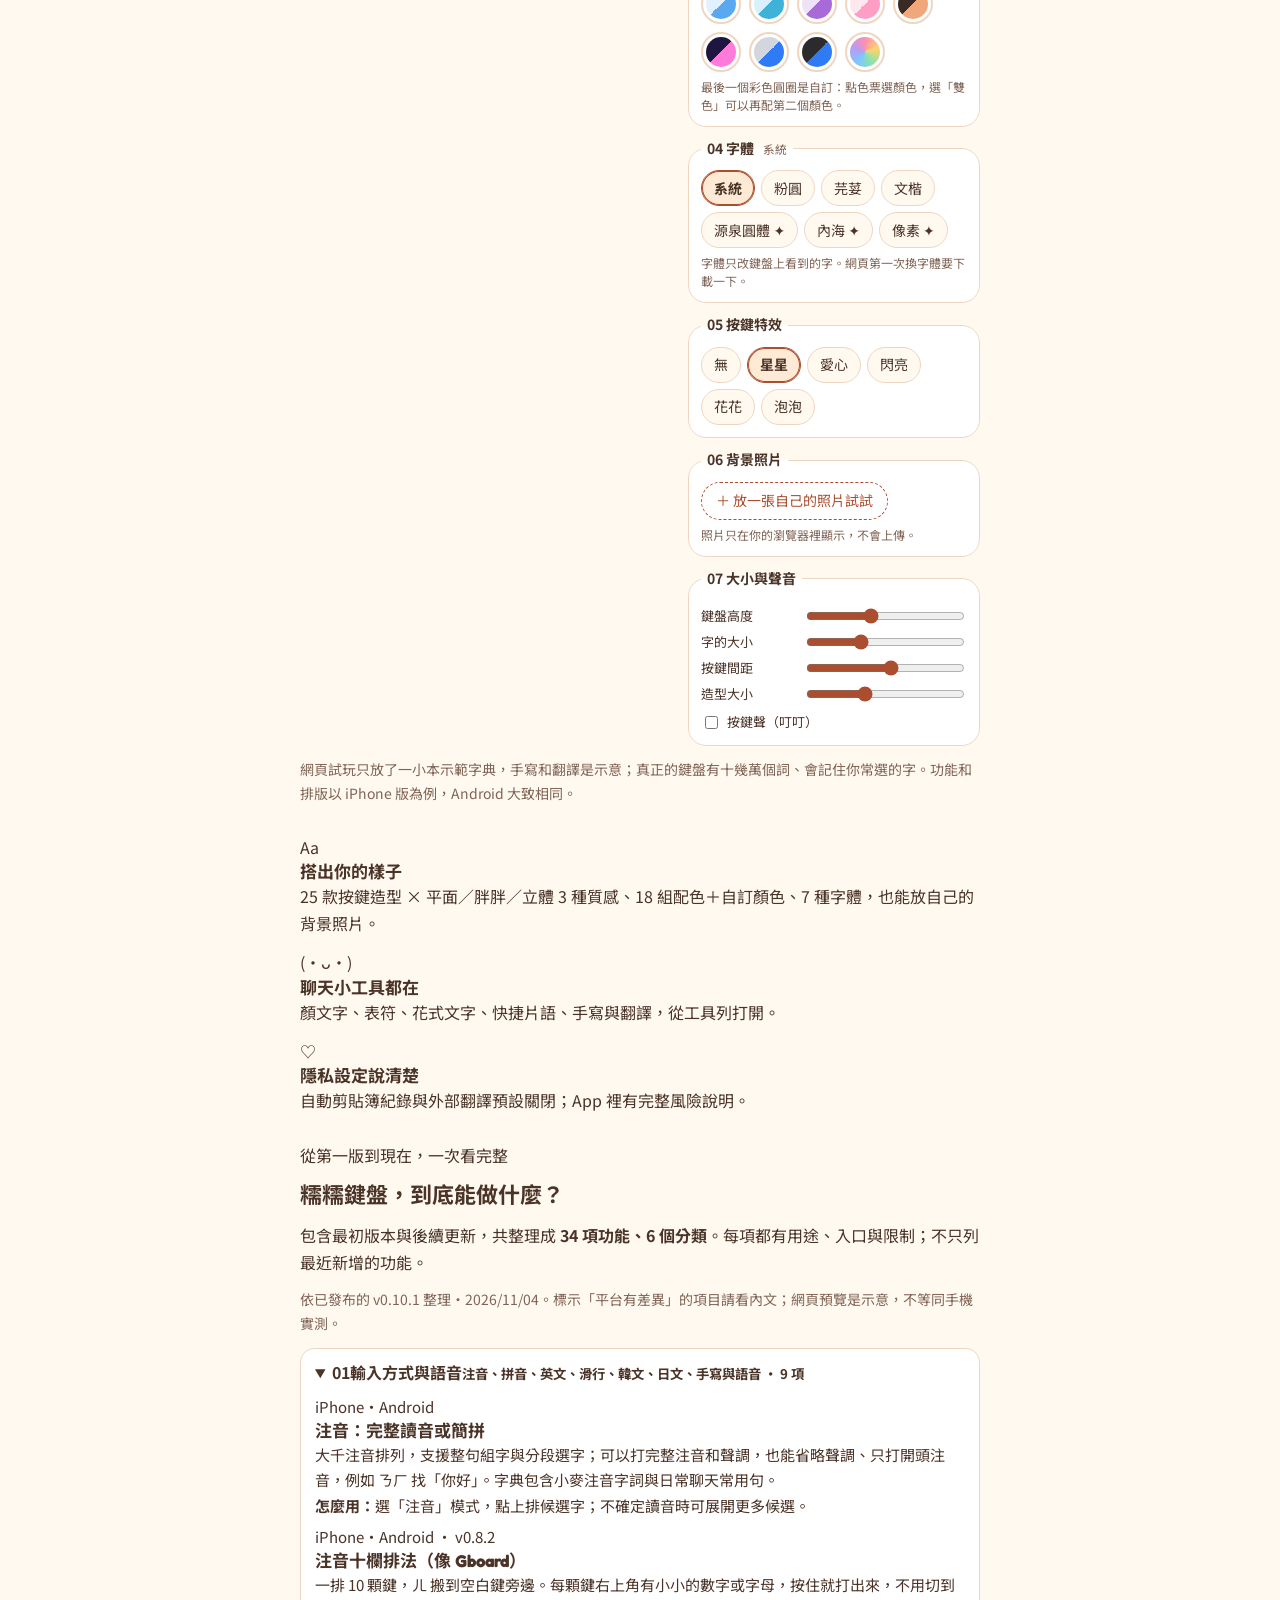
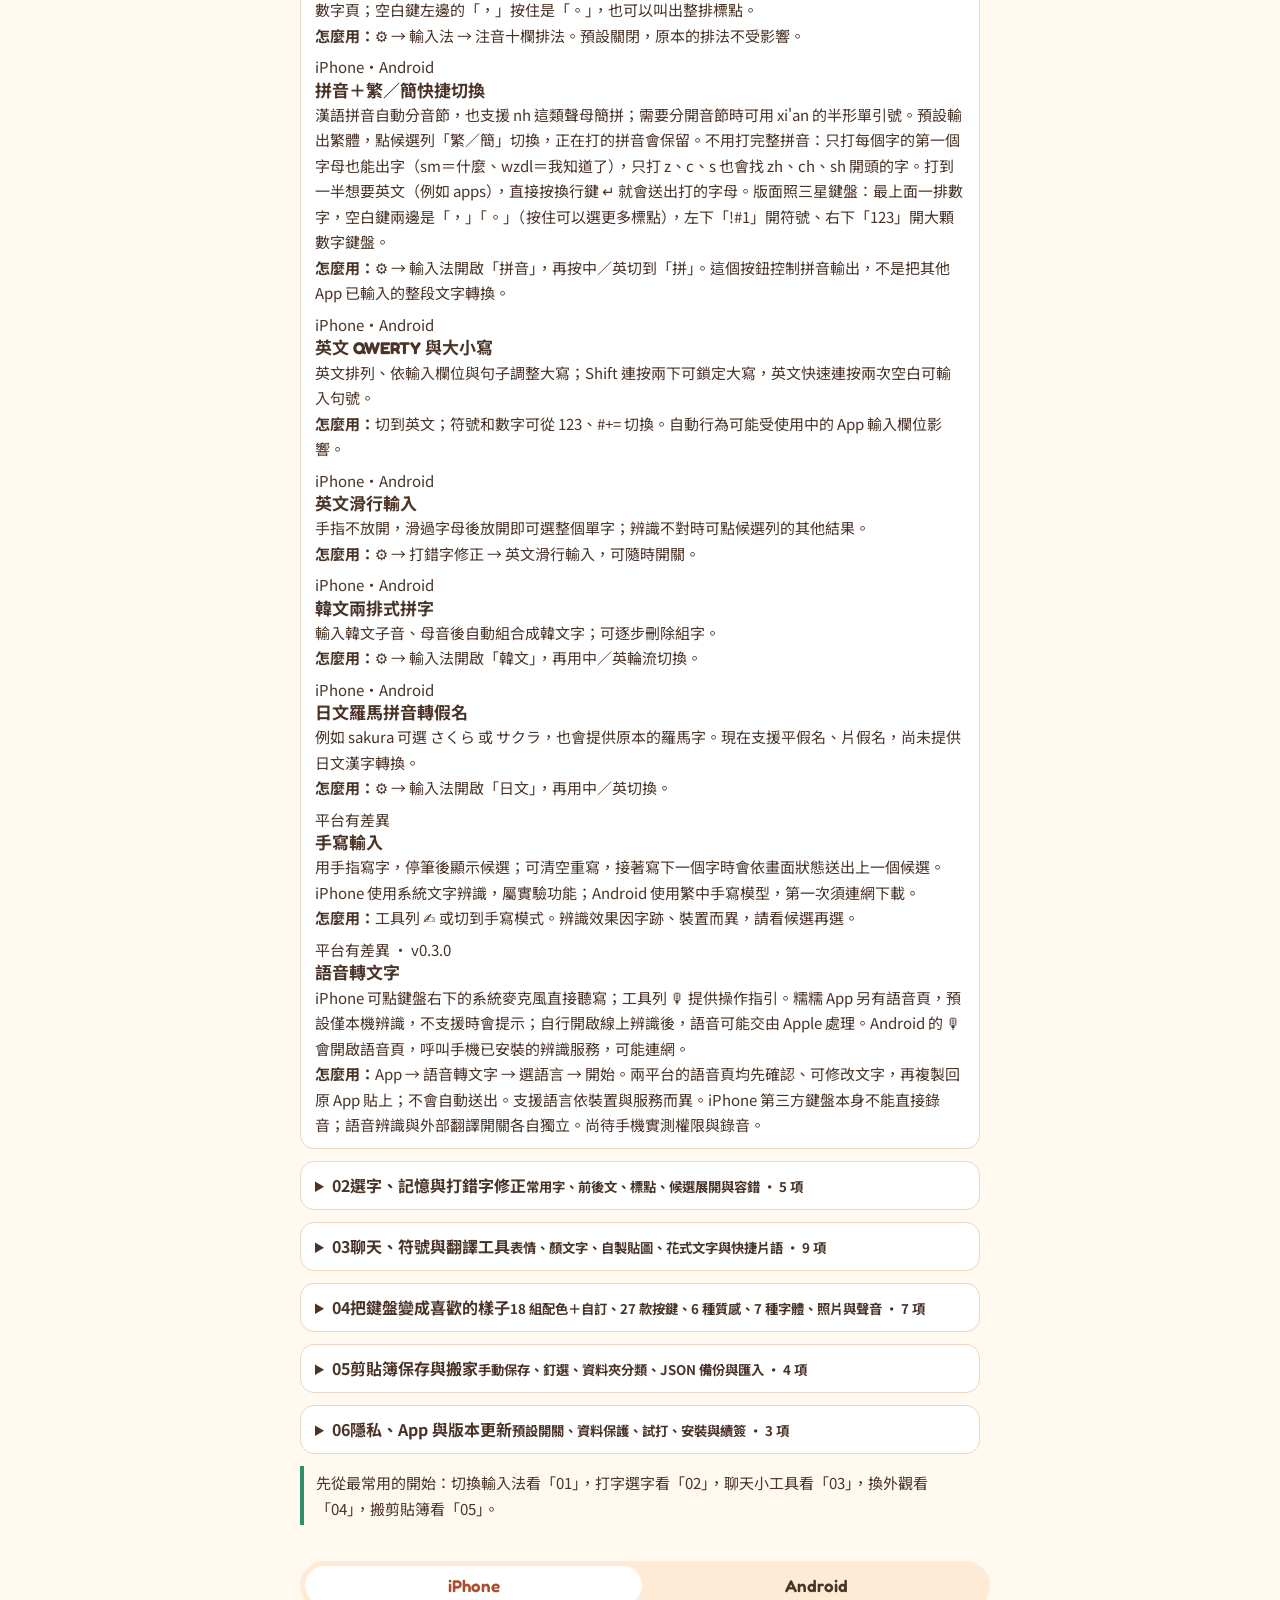
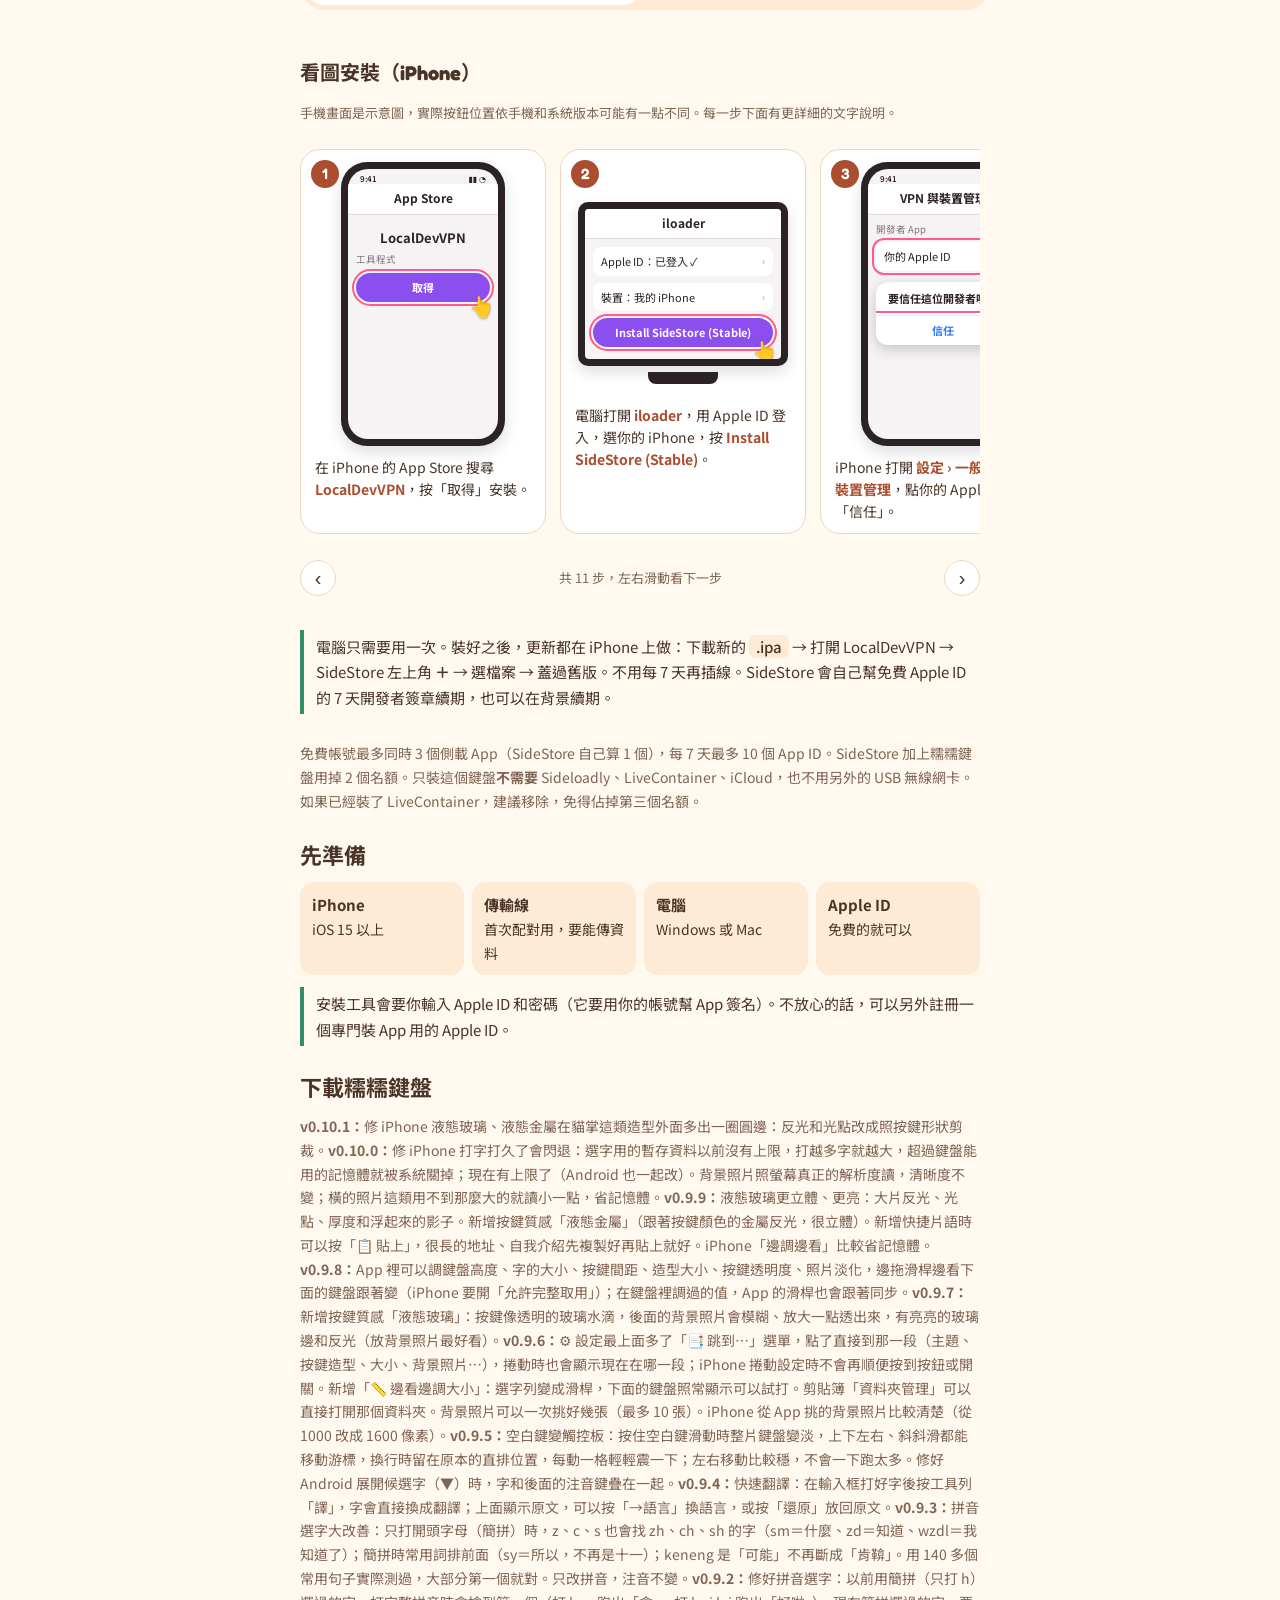
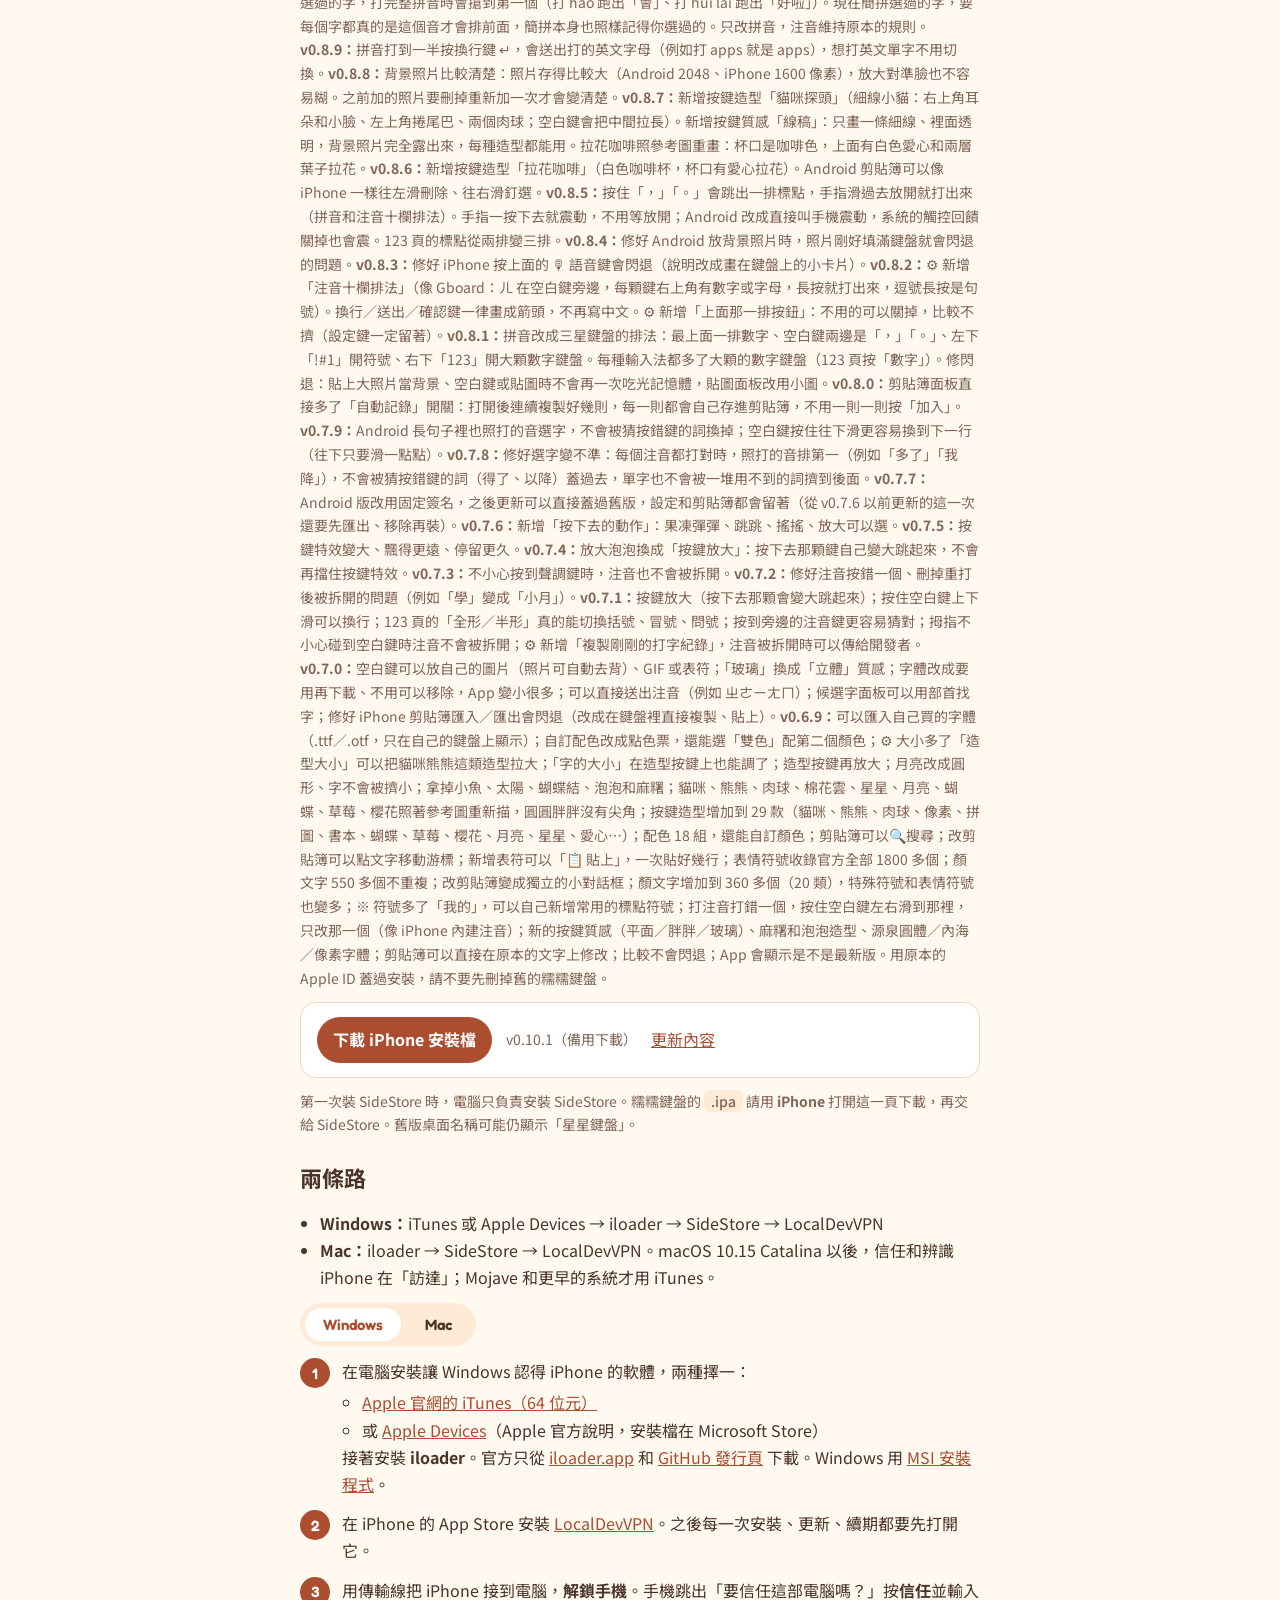
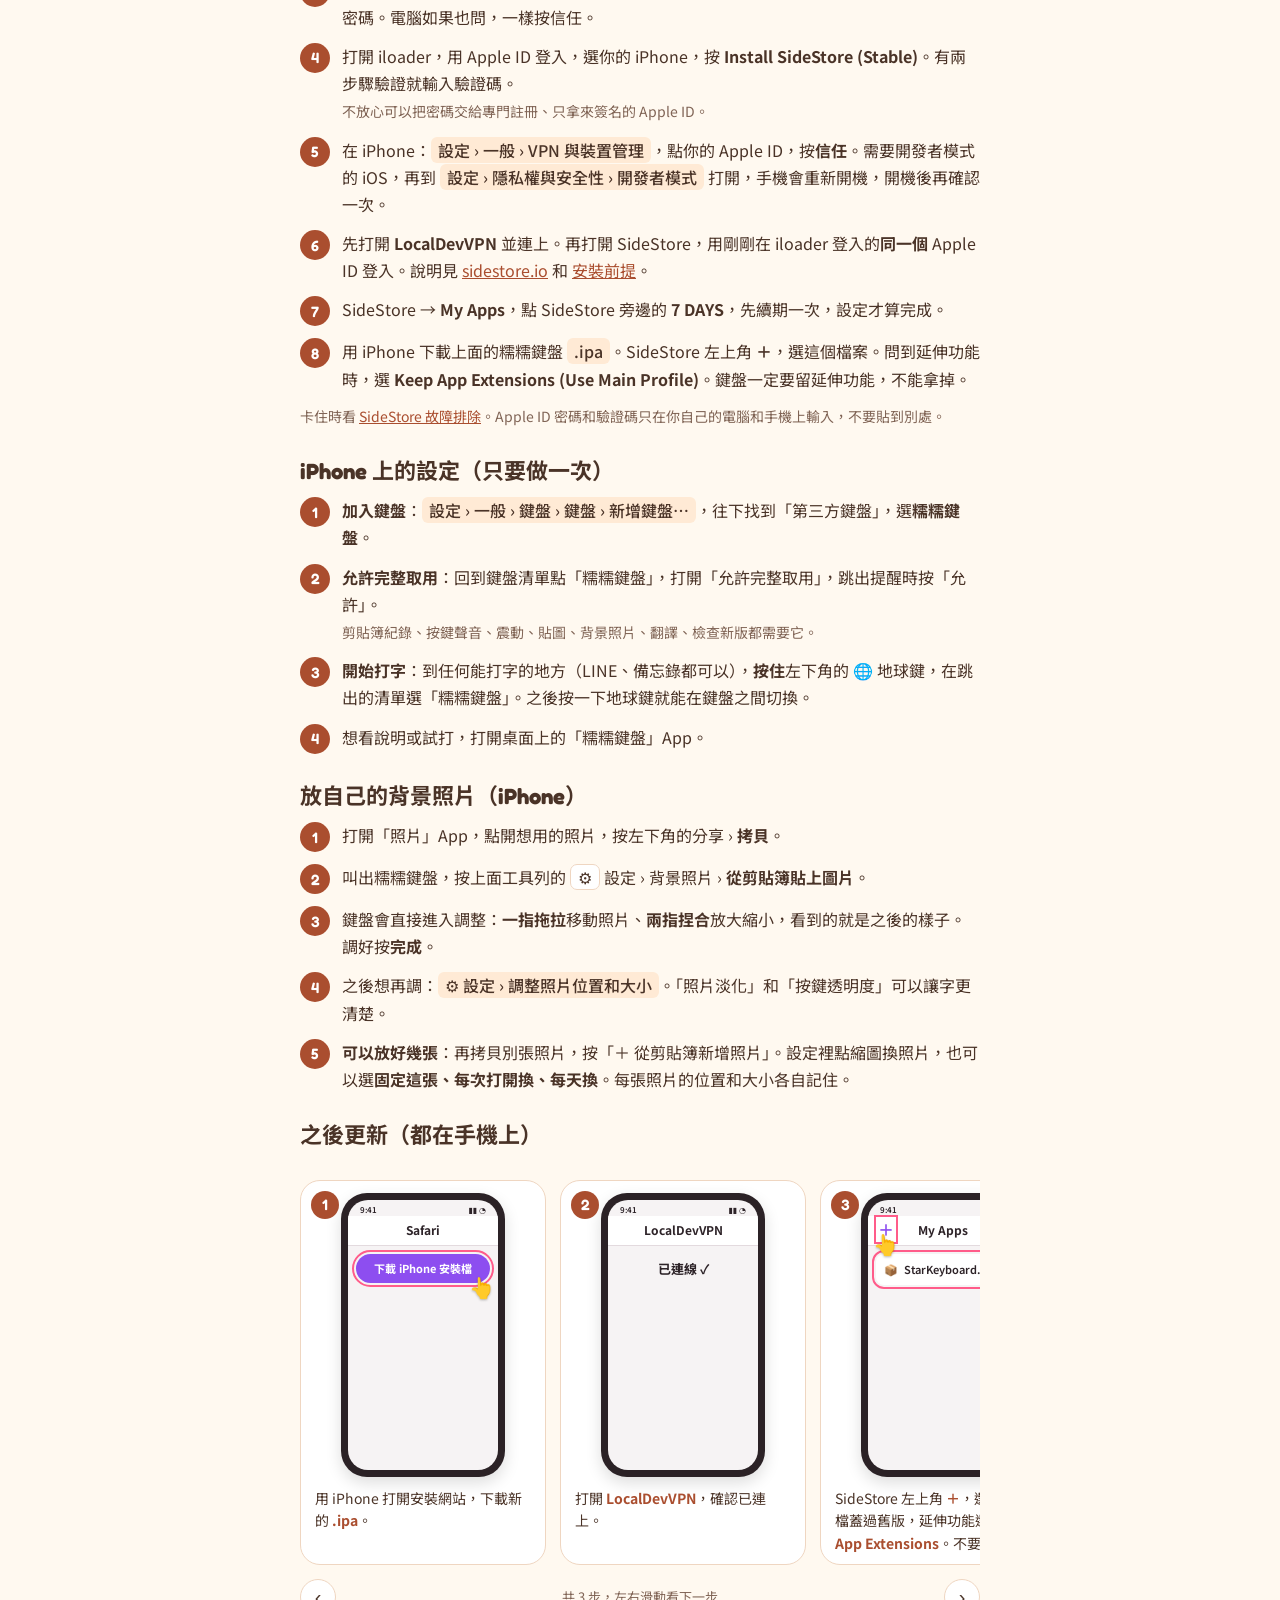
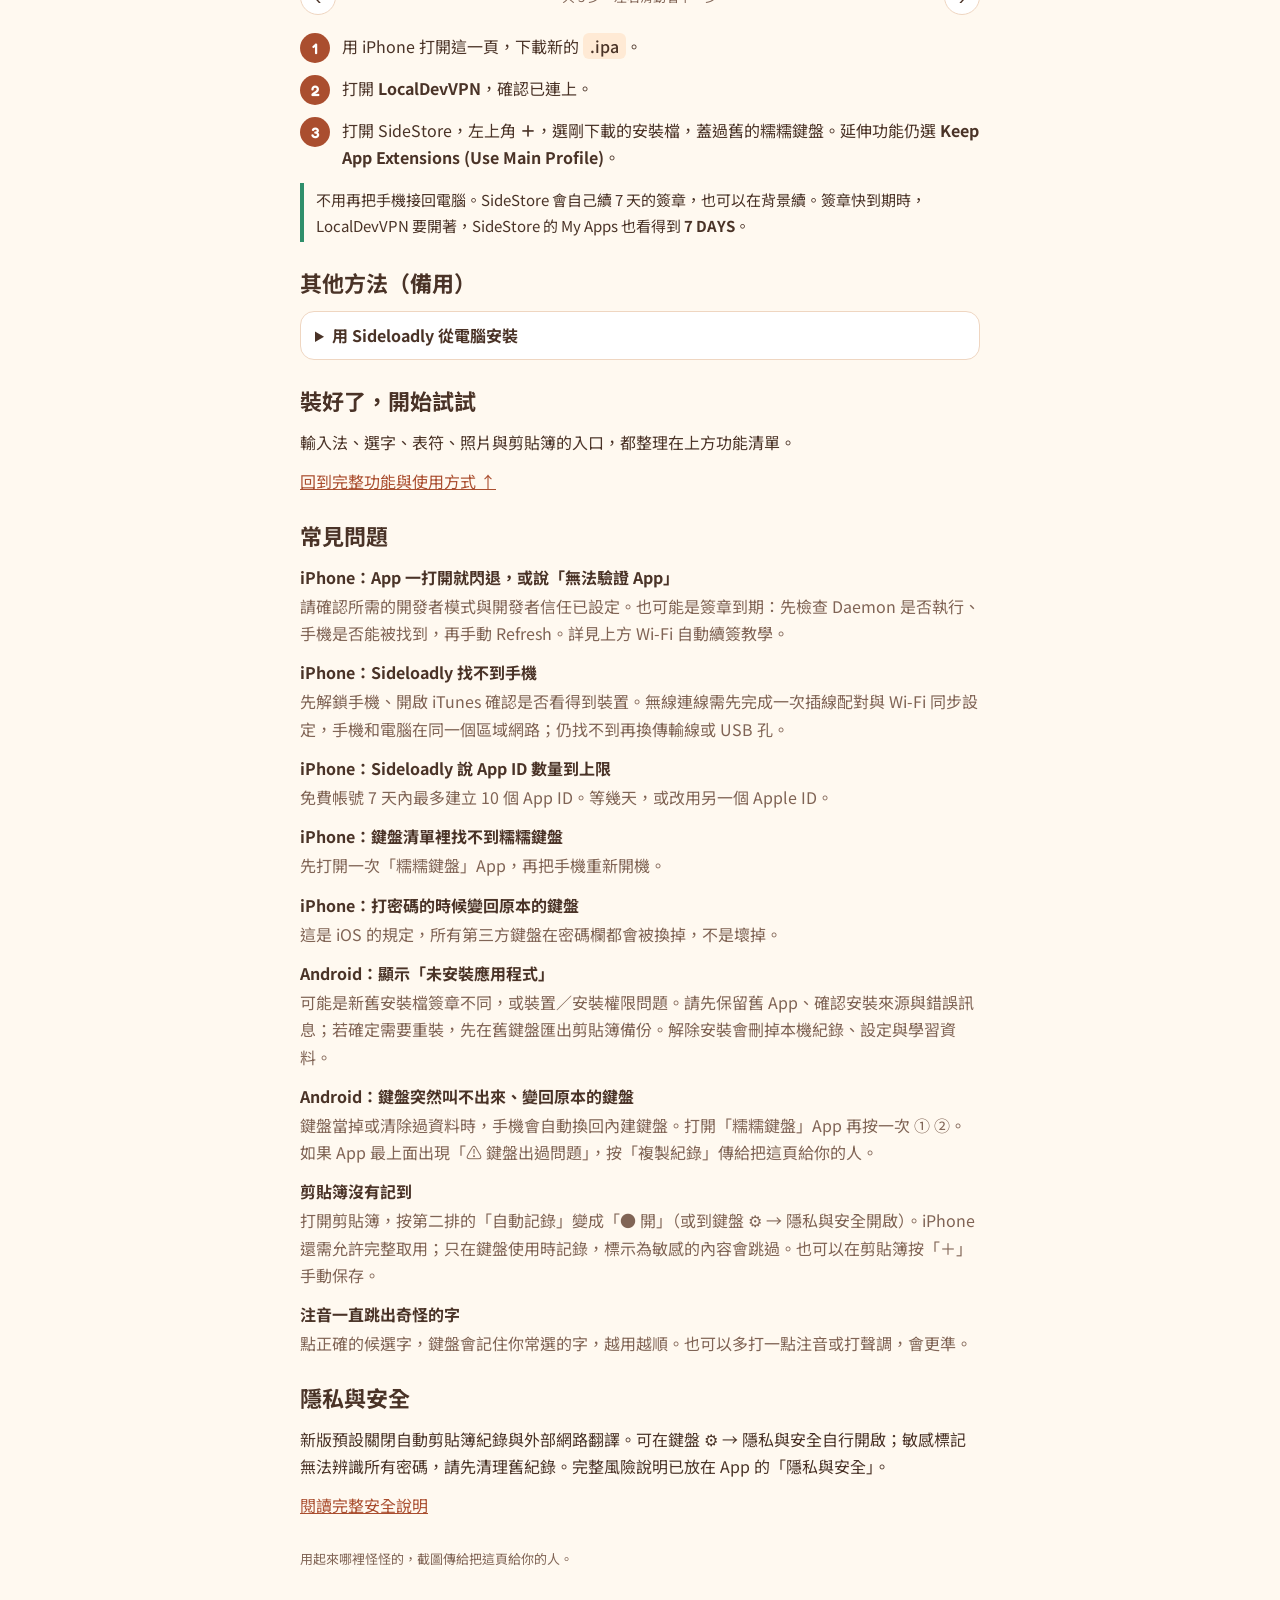
==== commit 19d00ce6: "v0.10.1：iPhone 液態系列的反光照按鍵形狀剪裁（造型外不再多一圈圓邊） Co-Authored-By: Claude Opus 5.5 <noreply@anthropic.com>" ====
--- a/docs/index.html
+++ b/docs/index.html
@@ -199,7 +199,7 @@
 <p class="catalog-kicker">從第一版到現在，一次看完整</p>
 <h2 id="features-heading">糯糯鍵盤，到底能做什麼？</h2>
 <p>包含最初版本與後續更新，共整理成 <b>34 項功能、6 個分類</b>。每項都有用途、入口與限制；不只列最近新增的功能。</p>
-<p class="note">依已發布的 v0.10.0 整理・2026/11/04。標示「平台有差異」的項目請看內文；網頁預覽是示意，不等同手機實測。</p>
+<p class="note">依已發布的 v0.10.1 整理・2026/11/04。標示「平台有差異」的項目請看內文；網頁預覽是示意，不等同手機實測。</p>
 <div class="catalog-controls" hidden><button type="button" id="features-expand">全部展開</button><button type="button" id="features-collapse">全部收起</button></div>
 <details class="feature-group" id="features-input" open>
 <summary><span class="catalog-number">01</span><span><strong>輸入方式與語音</strong><small>注音、拼音、英文、滑行、韓文、日文、手寫與語音 · 9 項</small></span></summary><div class="catalog-cards">
@@ -287,10 +287,10 @@
 
     <section>
       <h2>下載糯糯鍵盤</h2>
-      <p class="note"><b>v0.10.0：</b>修 iPhone 打字打久了會閃退：選字用的暫存資料以前沒有上限，打越多字就越大，超過鍵盤能用的記憶體就被系統關掉；現在有上限了（Android 也一起改）。背景照片照螢幕真正的解析度讀，清晰度不變；橫的照片這類用不到那麼大的就讀小一點，省記憶體。<b>v0.9.9：</b>液態玻璃更立體、更亮：大片反光、光點、厚度和浮起來的影子。新增按鍵質感「液態金屬」（跟著按鍵顏色的金屬反光，很立體）。新增快捷片語時可以按「📋 貼上」，很長的地址、自我介紹先複製好再貼上就好。iPhone「邊調邊看」比較省記憶體。<b>v0.9.8：</b>App 裡可以調鍵盤高度、字的大小、按鍵間距、造型大小、按鍵透明度、照片淡化，邊拖滑桿邊看下面的鍵盤跟著變（iPhone 要開「允許完整取用」）；在鍵盤裡調過的值，App 的滑桿也會跟著同步。<b>v0.9.7：</b>新增按鍵質感「液態玻璃」：按鍵像透明的玻璃水滴，後面的背景照片會模糊、放大一點透出來，有亮亮的玻璃邊和反光（放背景照片最好看）。<b>v0.9.6：</b>⚙ 設定最上面多了「📑 跳到…」選單，點了直接到那一段（主題、按鍵造型、大小、背景照片…），捲動時也會顯示現在在哪一段；iPhone 捲動設定時不會再順便按到按鈕或開關。新增「📏 邊看邊調大小」：選字列變成滑桿，下面的鍵盤照常顯示可以試打。剪貼簿「資料夾管理」可以直接打開那個資料夾。背景照片可以一次挑好幾張（最多 10 張）。iPhone 從 App 挑的背景照片比較清楚（從 1000 改成 1600 像素）。<b>v0.9.5：</b>空白鍵變觸控板：按住空白鍵滑動時整片鍵盤變淡，上下左右、斜斜滑都能移動游標，換行時留在原本的直排位置，每動一格輕輕震一下；左右移動比較穩，不會一下跑太多。修好 Android 展開候選字（▼）時，字和後面的注音鍵疊在一起。<b>v0.9.4：</b>快速翻譯：在輸入框打好字後按工具列「譯」，字會直接換成翻譯；上面顯示原文，可以按「→語言」換語言，或按「還原」放回原文。<b>v0.9.3：</b>拼音選字大改善：只打開頭字母（簡拼）時，z、c、s 也會找 zh、ch、sh 的字（sm＝什麼、zd＝知道、wzdl＝我知道了）；簡拼時常用詞排前面（sy＝所以，不再是十一）；keneng 是「可能」不再斷成「肯鞥」。用 140 多個常用句子實際測過，大部分第一個就對。只改拼音，注音不變。<b>v0.9.2：</b>修好拼音選字：以前用簡拼（只打 h）選過的字，打完整拼音時會搶到第一個（打 hao 跑出「會」、打 hui lai 跑出「好啦」）。現在簡拼選過的字，要每個字都真的是這個音才會排前面，簡拼本身也照樣記得你選過的。只改拼音，注音維持原本的規則。<b>v0.8.9：</b>拼音打到一半按換行鍵 ↵，會送出打的英文字母（例如打 apps 就是 apps），想打英文單字不用切換。<b>v0.8.8：</b>背景照片比較清楚：照片存得比較大（Android 2048、iPhone 1600 像素），放大對準臉也不容易糊。之前加的照片要刪掉重新加一次才會變清楚。<b>v0.8.7：</b>新增按鍵造型「貓咪探頭」（細線小貓：右上角耳朵和小臉、左上角捲尾巴、兩個肉球；空白鍵會把中間拉長）。新增按鍵質感「線稿」：只畫一條細線、裡面透明，背景照片完全露出來，每種造型都能用。拉花咖啡照參考圖重畫：杯口是咖啡色，上面有白色愛心和兩層葉子拉花。<b>v0.8.6：</b>新增按鍵造型「拉花咖啡」（白色咖啡杯，杯口有愛心拉花）。Android 剪貼簿可以像 iPhone 一樣往左滑刪除、往右滑釘選。<b>v0.8.5：</b>按住「，」「。」會跳出一排標點，手指滑過去放開就打出來（拼音和注音十欄排法）。手指一按下去就震動，不用等放開；Android 改成直接叫手機震動，系統的觸控回饋關掉也會震。123 頁的標點從兩排變三排。<b>v0.8.4：</b>修好 Android 放背景照片時，照片剛好填滿鍵盤就會閃退的問題。<b>v0.8.3：</b>修好 iPhone 按上面的 🎙 語音鍵會閃退（說明改成畫在鍵盤上的小卡片）。<b>v0.8.2：</b>⚙ 新增「注音十欄排法」（像 Gboard：ㄦ 在空白鍵旁邊，每顆鍵右上角有數字或字母，長按就打出來，逗號長按是句號）。換行／送出／確認鍵一律畫成箭頭，不再寫中文。⚙ 新增「上面那一排按鈕」：不用的可以關掉，比較不擠（設定鍵一定留著）。<b>v0.8.1：</b>拼音改成三星鍵盤的排法：最上面一排數字、空白鍵兩邊是「，」「。」、左下「!#1」開符號、右下「123」開大顆數字鍵盤。每種輸入法都多了大顆的數字鍵盤（123 頁按「數字」）。修閃退：貼上大照片當背景、空白鍵或貼圖時不會再一次吃光記憶體，貼圖面板改用小圖。<b>v0.8.0：</b>剪貼簿面板直接多了「自動記錄」開關：打開後連續複製好幾則，每一則都會自己存進剪貼簿，不用一則一則按「加入」。<b>v0.7.9：</b>Android 長句子裡也照打的音選字，不會被猜按錯鍵的詞換掉；空白鍵按住往下滑更容易換到下一行（往下只要滑一點點）。<b>v0.7.8：</b>修好選字變不準：每個注音都打對時，照打的音排第一（例如「多了」「我降」），不會被猜按錯鍵的詞（得了、以降）蓋過去，單字也不會被一堆用不到的詞擠到後面。<b>v0.7.7：</b>Android 版改用固定簽名，之後更新可以直接蓋過舊版，設定和剪貼簿都會留著（從 v0.7.6 以前更新的這一次還要先匯出、移除再裝）。<b>v0.7.6：</b>新增「按下去的動作」：果凍彈彈、跳跳、搖搖、放大可以選。<b>v0.7.5：</b>按鍵特效變大、飄得更遠、停留更久。<b>v0.7.4：</b>放大泡泡換成「按鍵放大」：按下去那顆鍵自己變大跳起來，不會再擋住按鍵特效。<b>v0.7.3：</b>不小心按到聲調鍵時，注音也不會被拆開。<b>v0.7.2：</b>修好注音按錯一個、刪掉重打後被拆開的問題（例如「學」變成「小月」）。<b>v0.7.1：</b>按鍵放大（按下去那顆會變大跳起來）；按住空白鍵上下滑可以換行；123 頁的「全形／半形」真的能切換括號、冒號、問號；按到旁邊的注音鍵更容易猜對；拇指不小心碰到空白鍵時注音不會被拆開；⚙ 新增「複製剛剛的打字紀錄」，注音被拆開時可以傳給開發者。<b>v0.7.0：</b>空白鍵可以放自己的圖片（照片可自動去背）、GIF 或表符；「玻璃」換成「立體」質感；字體改成要用再下載、不用可以移除，App 變小很多；可以直接送出注音（例如 ㄓㄜㄧㄤㄇ）；候選字面板可以用部首找字；修好 iPhone 剪貼簿匯入／匯出會閃退（改成在鍵盤裡直接複製、貼上）。<b>v0.6.9：</b>可以匯入自己買的字體（.ttf／.otf，只在自己的鍵盤上顯示）；自訂配色改成點色票，還能選「雙色」配第二個顏色；⚙ 大小多了「造型大小」可以把貓咪熊熊這類造型拉大；「字的大小」在造型按鍵上也能調了；造型按鍵再放大；月亮改成圓形、字不會被擠小；拿掉小魚、太陽、蝴蝶結、泡泡和麻糬；貓咪、熊熊、肉球、棉花雲、星星、月亮、蝴蝶、草莓、櫻花照著參考圖重新描，圓圓胖胖沒有尖角；按鍵造型增加到 29 款（貓咪、熊熊、肉球、像素、拼圖、書本、蝴蝶、草莓、櫻花、月亮、星星、愛心…）；配色 18 組，還能自訂顏色；剪貼簿可以🔍搜尋；改剪貼簿可以點文字移動游標；新增表符可以「📋 貼上」，一次貼好幾行；表情符號收錄官方全部 1800 多個；顏文字 550 多個不重複；改剪貼簿變成獨立的小對話框；顏文字增加到 360 多個（20 類），特殊符號和表情符號也變多；※ 符號多了「我的」，可以自己新增常用的標點符號；打注音打錯一個，按住空白鍵左右滑到那裡，只改那一個（像 iPhone 內建注音）；新的按鍵質感（平面／胖胖／玻璃）、麻糬和泡泡造型、源泉圓體／內海／像素字體；剪貼簿可以直接在原本的文字上修改；比較不會閃退；App 會顯示是不是最新版。用原本的 Apple ID 蓋過安裝，請不要先刪掉舊的糯糯鍵盤。</p>
+      <p class="note"><b>v0.10.1：</b>修 iPhone 液態玻璃、液態金屬在貓掌這類造型外面多出一圈圓邊：反光和光點改成照按鍵形狀剪裁。<b>v0.10.0：</b>修 iPhone 打字打久了會閃退：選字用的暫存資料以前沒有上限，打越多字就越大，超過鍵盤能用的記憶體就被系統關掉；現在有上限了（Android 也一起改）。背景照片照螢幕真正的解析度讀，清晰度不變；橫的照片這類用不到那麼大的就讀小一點，省記憶體。<b>v0.9.9：</b>液態玻璃更立體、更亮：大片反光、光點、厚度和浮起來的影子。新增按鍵質感「液態金屬」（跟著按鍵顏色的金屬反光，很立體）。新增快捷片語時可以按「📋 貼上」，很長的地址、自我介紹先複製好再貼上就好。iPhone「邊調邊看」比較省記憶體。<b>v0.9.8：</b>App 裡可以調鍵盤高度、字的大小、按鍵間距、造型大小、按鍵透明度、照片淡化，邊拖滑桿邊看下面的鍵盤跟著變（iPhone 要開「允許完整取用」）；在鍵盤裡調過的值，App 的滑桿也會跟著同步。<b>v0.9.7：</b>新增按鍵質感「液態玻璃」：按鍵像透明的玻璃水滴，後面的背景照片會模糊、放大一點透出來，有亮亮的玻璃邊和反光（放背景照片最好看）。<b>v0.9.6：</b>⚙ 設定最上面多了「📑 跳到…」選單，點了直接到那一段（主題、按鍵造型、大小、背景照片…），捲動時也會顯示現在在哪一段；iPhone 捲動設定時不會再順便按到按鈕或開關。新增「📏 邊看邊調大小」：選字列變成滑桿，下面的鍵盤照常顯示可以試打。剪貼簿「資料夾管理」可以直接打開那個資料夾。背景照片可以一次挑好幾張（最多 10 張）。iPhone 從 App 挑的背景照片比較清楚（從 1000 改成 1600 像素）。<b>v0.9.5：</b>空白鍵變觸控板：按住空白鍵滑動時整片鍵盤變淡，上下左右、斜斜滑都能移動游標，換行時留在原本的直排位置，每動一格輕輕震一下；左右移動比較穩，不會一下跑太多。修好 Android 展開候選字（▼）時，字和後面的注音鍵疊在一起。<b>v0.9.4：</b>快速翻譯：在輸入框打好字後按工具列「譯」，字會直接換成翻譯；上面顯示原文，可以按「→語言」換語言，或按「還原」放回原文。<b>v0.9.3：</b>拼音選字大改善：只打開頭字母（簡拼）時，z、c、s 也會找 zh、ch、sh 的字（sm＝什麼、zd＝知道、wzdl＝我知道了）；簡拼時常用詞排前面（sy＝所以，不再是十一）；keneng 是「可能」不再斷成「肯鞥」。用 140 多個常用句子實際測過，大部分第一個就對。只改拼音，注音不變。<b>v0.9.2：</b>修好拼音選字：以前用簡拼（只打 h）選過的字，打完整拼音時會搶到第一個（打 hao 跑出「會」、打 hui lai 跑出「好啦」）。現在簡拼選過的字，要每個字都真的是這個音才會排前面，簡拼本身也照樣記得你選過的。只改拼音，注音維持原本的規則。<b>v0.8.9：</b>拼音打到一半按換行鍵 ↵，會送出打的英文字母（例如打 apps 就是 apps），想打英文單字不用切換。<b>v0.8.8：</b>背景照片比較清楚：照片存得比較大（Android 2048、iPhone 1600 像素），放大對準臉也不容易糊。之前加的照片要刪掉重新加一次才會變清楚。<b>v0.8.7：</b>新增按鍵造型「貓咪探頭」（細線小貓：右上角耳朵和小臉、左上角捲尾巴、兩個肉球；空白鍵會把中間拉長）。新增按鍵質感「線稿」：只畫一條細線、裡面透明，背景照片完全露出來，每種造型都能用。拉花咖啡照參考圖重畫：杯口是咖啡色，上面有白色愛心和兩層葉子拉花。<b>v0.8.6：</b>新增按鍵造型「拉花咖啡」（白色咖啡杯，杯口有愛心拉花）。Android 剪貼簿可以像 iPhone 一樣往左滑刪除、往右滑釘選。<b>v0.8.5：</b>按住「，」「。」會跳出一排標點，手指滑過去放開就打出來（拼音和注音十欄排法）。手指一按下去就震動，不用等放開；Android 改成直接叫手機震動，系統的觸控回饋關掉也會震。123 頁的標點從兩排變三排。<b>v0.8.4：</b>修好 Android 放背景照片時，照片剛好填滿鍵盤就會閃退的問題。<b>v0.8.3：</b>修好 iPhone 按上面的 🎙 語音鍵會閃退（說明改成畫在鍵盤上的小卡片）。<b>v0.8.2：</b>⚙ 新增「注音十欄排法」（像 Gboard：ㄦ 在空白鍵旁邊，每顆鍵右上角有數字或字母，長按就打出來，逗號長按是句號）。換行／送出／確認鍵一律畫成箭頭，不再寫中文。⚙ 新增「上面那一排按鈕」：不用的可以關掉，比較不擠（設定鍵一定留著）。<b>v0.8.1：</b>拼音改成三星鍵盤的排法：最上面一排數字、空白鍵兩邊是「，」「。」、左下「!#1」開符號、右下「123」開大顆數字鍵盤。每種輸入法都多了大顆的數字鍵盤（123 頁按「數字」）。修閃退：貼上大照片當背景、空白鍵或貼圖時不會再一次吃光記憶體，貼圖面板改用小圖。<b>v0.8.0：</b>剪貼簿面板直接多了「自動記錄」開關：打開後連續複製好幾則，每一則都會自己存進剪貼簿，不用一則一則按「加入」。<b>v0.7.9：</b>Android 長句子裡也照打的音選字，不會被猜按錯鍵的詞換掉；空白鍵按住往下滑更容易換到下一行（往下只要滑一點點）。<b>v0.7.8：</b>修好選字變不準：每個注音都打對時，照打的音排第一（例如「多了」「我降」），不會被猜按錯鍵的詞（得了、以降）蓋過去，單字也不會被一堆用不到的詞擠到後面。<b>v0.7.7：</b>Android 版改用固定簽名，之後更新可以直接蓋過舊版，設定和剪貼簿都會留著（從 v0.7.6 以前更新的這一次還要先匯出、移除再裝）。<b>v0.7.6：</b>新增「按下去的動作」：果凍彈彈、跳跳、搖搖、放大可以選。<b>v0.7.5：</b>按鍵特效變大、飄得更遠、停留更久。<b>v0.7.4：</b>放大泡泡換成「按鍵放大」：按下去那顆鍵自己變大跳起來，不會再擋住按鍵特效。<b>v0.7.3：</b>不小心按到聲調鍵時，注音也不會被拆開。<b>v0.7.2：</b>修好注音按錯一個、刪掉重打後被拆開的問題（例如「學」變成「小月」）。<b>v0.7.1：</b>按鍵放大（按下去那顆會變大跳起來）；按住空白鍵上下滑可以換行；123 頁的「全形／半形」真的能切換括號、冒號、問號；按到旁邊的注音鍵更容易猜對；拇指不小心碰到空白鍵時注音不會被拆開；⚙ 新增「複製剛剛的打字紀錄」，注音被拆開時可以傳給開發者。<b>v0.7.0：</b>空白鍵可以放自己的圖片（照片可自動去背）、GIF 或表符；「玻璃」換成「立體」質感；字體改成要用再下載、不用可以移除，App 變小很多；可以直接送出注音（例如 ㄓㄜㄧㄤㄇ）；候選字面板可以用部首找字；修好 iPhone 剪貼簿匯入／匯出會閃退（改成在鍵盤裡直接複製、貼上）。<b>v0.6.9：</b>可以匯入自己買的字體（.ttf／.otf，只在自己的鍵盤上顯示）；自訂配色改成點色票，還能選「雙色」配第二個顏色；⚙ 大小多了「造型大小」可以把貓咪熊熊這類造型拉大；「字的大小」在造型按鍵上也能調了；造型按鍵再放大；月亮改成圓形、字不會被擠小；拿掉小魚、太陽、蝴蝶結、泡泡和麻糬；貓咪、熊熊、肉球、棉花雲、星星、月亮、蝴蝶、草莓、櫻花照著參考圖重新描，圓圓胖胖沒有尖角；按鍵造型增加到 29 款（貓咪、熊熊、肉球、像素、拼圖、書本、蝴蝶、草莓、櫻花、月亮、星星、愛心…）；配色 18 組，還能自訂顏色；剪貼簿可以🔍搜尋；改剪貼簿可以點文字移動游標；新增表符可以「📋 貼上」，一次貼好幾行；表情符號收錄官方全部 1800 多個；顏文字 550 多個不重複；改剪貼簿變成獨立的小對話框；顏文字增加到 360 多個（20 類），特殊符號和表情符號也變多；※ 符號多了「我的」，可以自己新增常用的標點符號；打注音打錯一個，按住空白鍵左右滑到那裡，只改那一個（像 iPhone 內建注音）；新的按鍵質感（平面／胖胖／玻璃）、麻糬和泡泡造型、源泉圓體／內海／像素字體；剪貼簿可以直接在原本的文字上修改；比較不會閃退；App 會顯示是不是最新版。用原本的 Apple ID 蓋過安裝，請不要先刪掉舊的糯糯鍵盤。</p>
       <div class="download">
         <a id="download-iphone" class="btn" href="https://github.com/z3332111-cloud/StarKeyboard/releases/download/build-53/StarKeyboard.ipa">下載 iPhone 安裝檔</a>
-        <span id="version-iphone" class="note" aria-live="polite">v0.10.0（備用下載）</span>
+        <span id="version-iphone" class="note" aria-live="polite">v0.10.1（備用下載）</span>
         <a id="release-iphone" href="https://github.com/z3332111-cloud/StarKeyboard/releases/tag/build-53">更新內容</a>
       </div>
       <p class="note">第一次裝 SideStore 時，電腦只負責安裝 SideStore。糯糯鍵盤的 <span class="path">.ipa</span> 請用 <b>iPhone</b> 打開這一頁下載，再交給 SideStore。舊版桌面名稱可能仍顯示「星星鍵盤」。</p>
@@ -419,7 +419,7 @@
       <h2>下載並安裝</h2>
       <div class="download">
         <a id="download-android" class="btn" href="https://github.com/z3332111-cloud/StarKeyboard/releases/download/android-45/StarKeyboard.apk">下載 Android 安裝檔</a>
-        <span id="version-android" class="note" aria-live="polite">v0.10.0（備用下載）</span>
+        <span id="version-android" class="note" aria-live="polite">v0.10.1（備用下載）</span>
         <a id="release-android" href="https://github.com/z3332111-cloud/StarKeyboard/releases/tag/android-45">更新內容</a>
         <span class="note">本頁會自動取得最新已發布版本；新版打包完成後，重新開啟此頁即可。各版本的更新內容在 <a href="https://github.com/z3332111-cloud/StarKeyboard/releases">所有版本</a>（名稱有「Android」的）。</span>
       </div>
--- a/docs/sim.css
+++ b/docs/sim.css
@@ -211,7 +211,7 @@
 .sim-phone[data-finish="liquid"] .sim-key svg.shape { fill-opacity: .42; --body-stroke: rgba(255,255,255,.95); --body-sw: 1.7; filter: drop-shadow(0 2px 0 #0000002a) drop-shadow(0 4px 4px #00000024); }
 .sim-phone[data-finish="liquid"] .sim-key svg.shape use.shade { --key: url(#sim-shade-liquid); display: inline !important; }
 .sim-phone[data-finish="liquid"] .sim-key.down svg.shape { fill-opacity: .7; }
-.sim-phone[data-finish="liquid"] .sim-key .gloss, .sim-phone[data-finish="metal"] .sim-key .gloss { display: block; left: 12%; top: 14%; width: 76%; height: 36%; border-radius: 99px; background: linear-gradient(#ffffffb8, #fff0); }
+.sim-phone[data-finish="liquid"] .sim-key .gloss, .sim-phone[data-finish="metal"] .sim-key .gloss { display: block; left: 22%; top: 24%; width: 56%; height: 26%; border-radius: 99px; background: linear-gradient(#ffffffb0, #fff0); }
 .sim-phone[data-finish="liquid"] .sim-key .shade, .sim-phone[data-finish="metal"] .sim-key .shade { display: none !important; }
 /* 質感：液態金屬（按鍵顏色做成一條一條明暗的金屬反光，上亮下暗的斜邊） */
 .sim-phone[data-finish="metal"] .sim-key svg.shape { --body-stroke: rgba(255,255,255,.9); --body-sw: 1.6; filter: drop-shadow(0 2.5px 0 color-mix(in srgb, var(--key) 45%, #000)) drop-shadow(0 4px 4px #0000002a); }
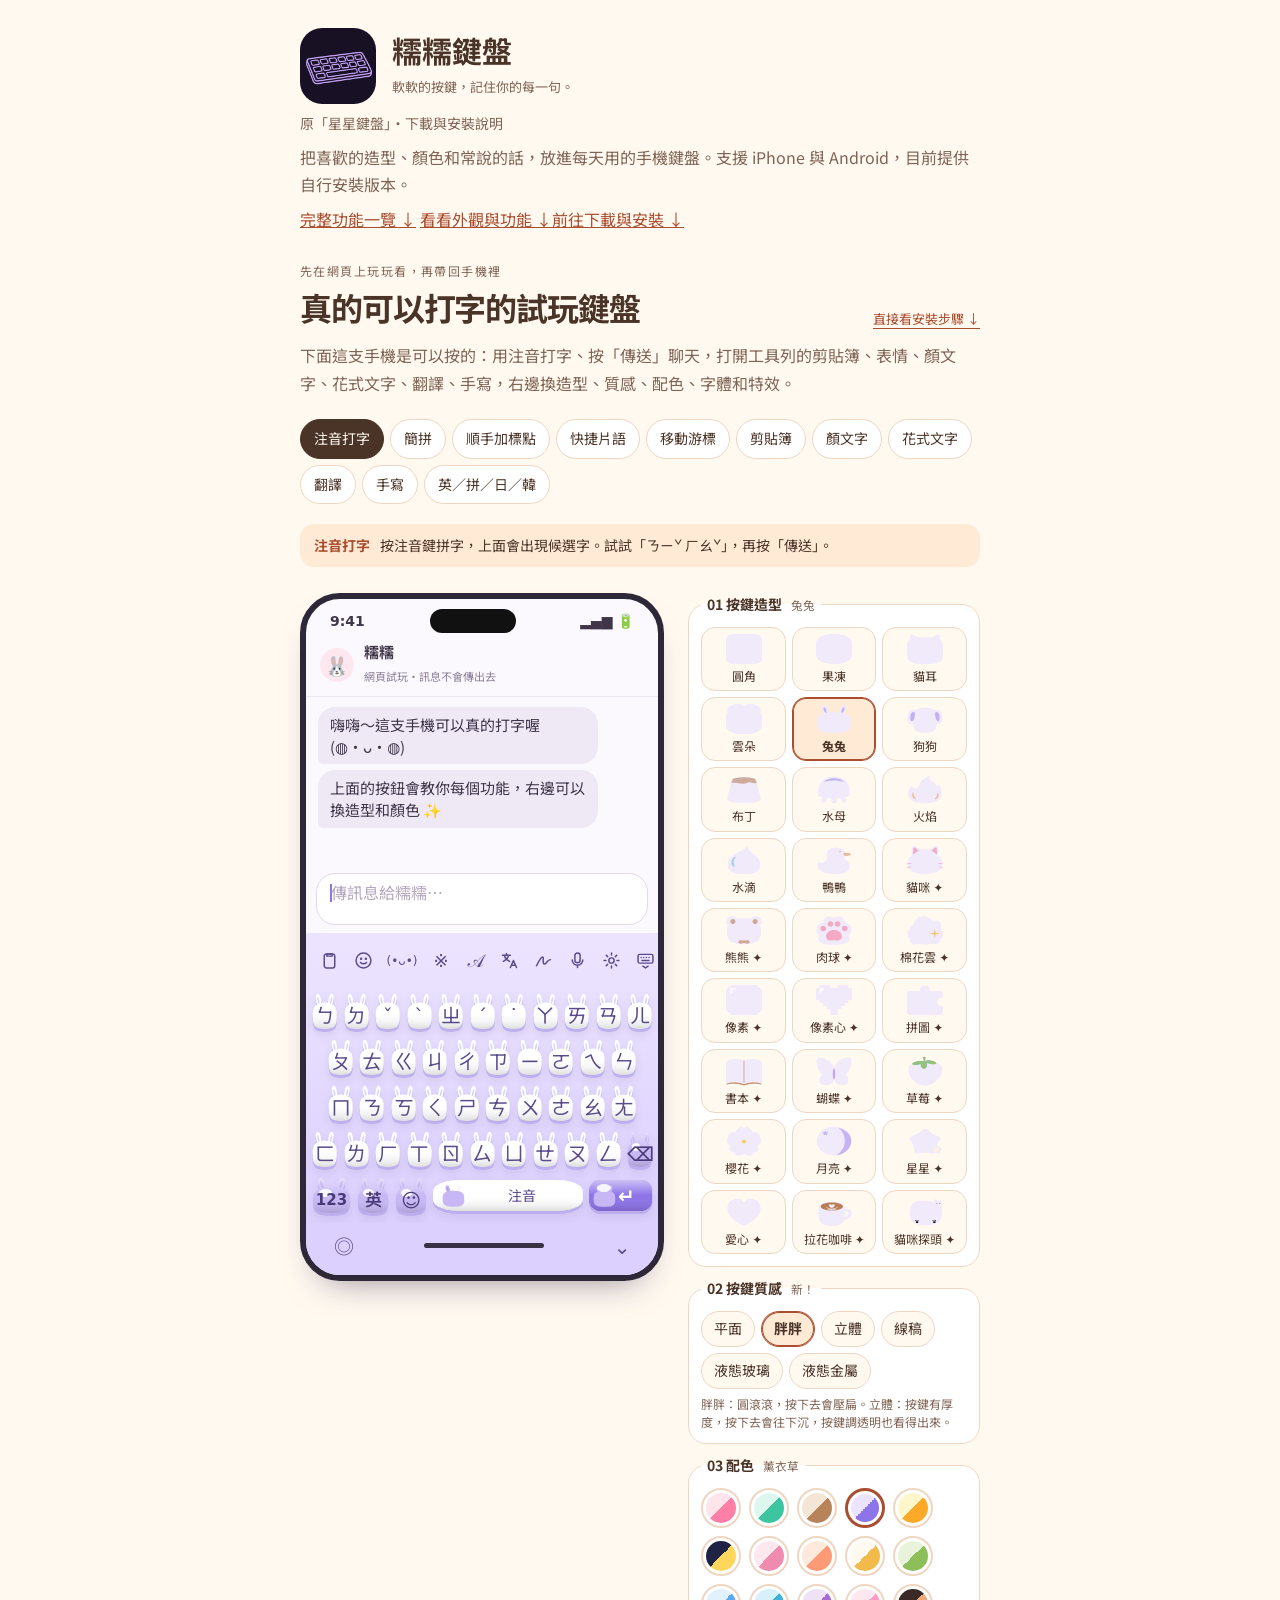
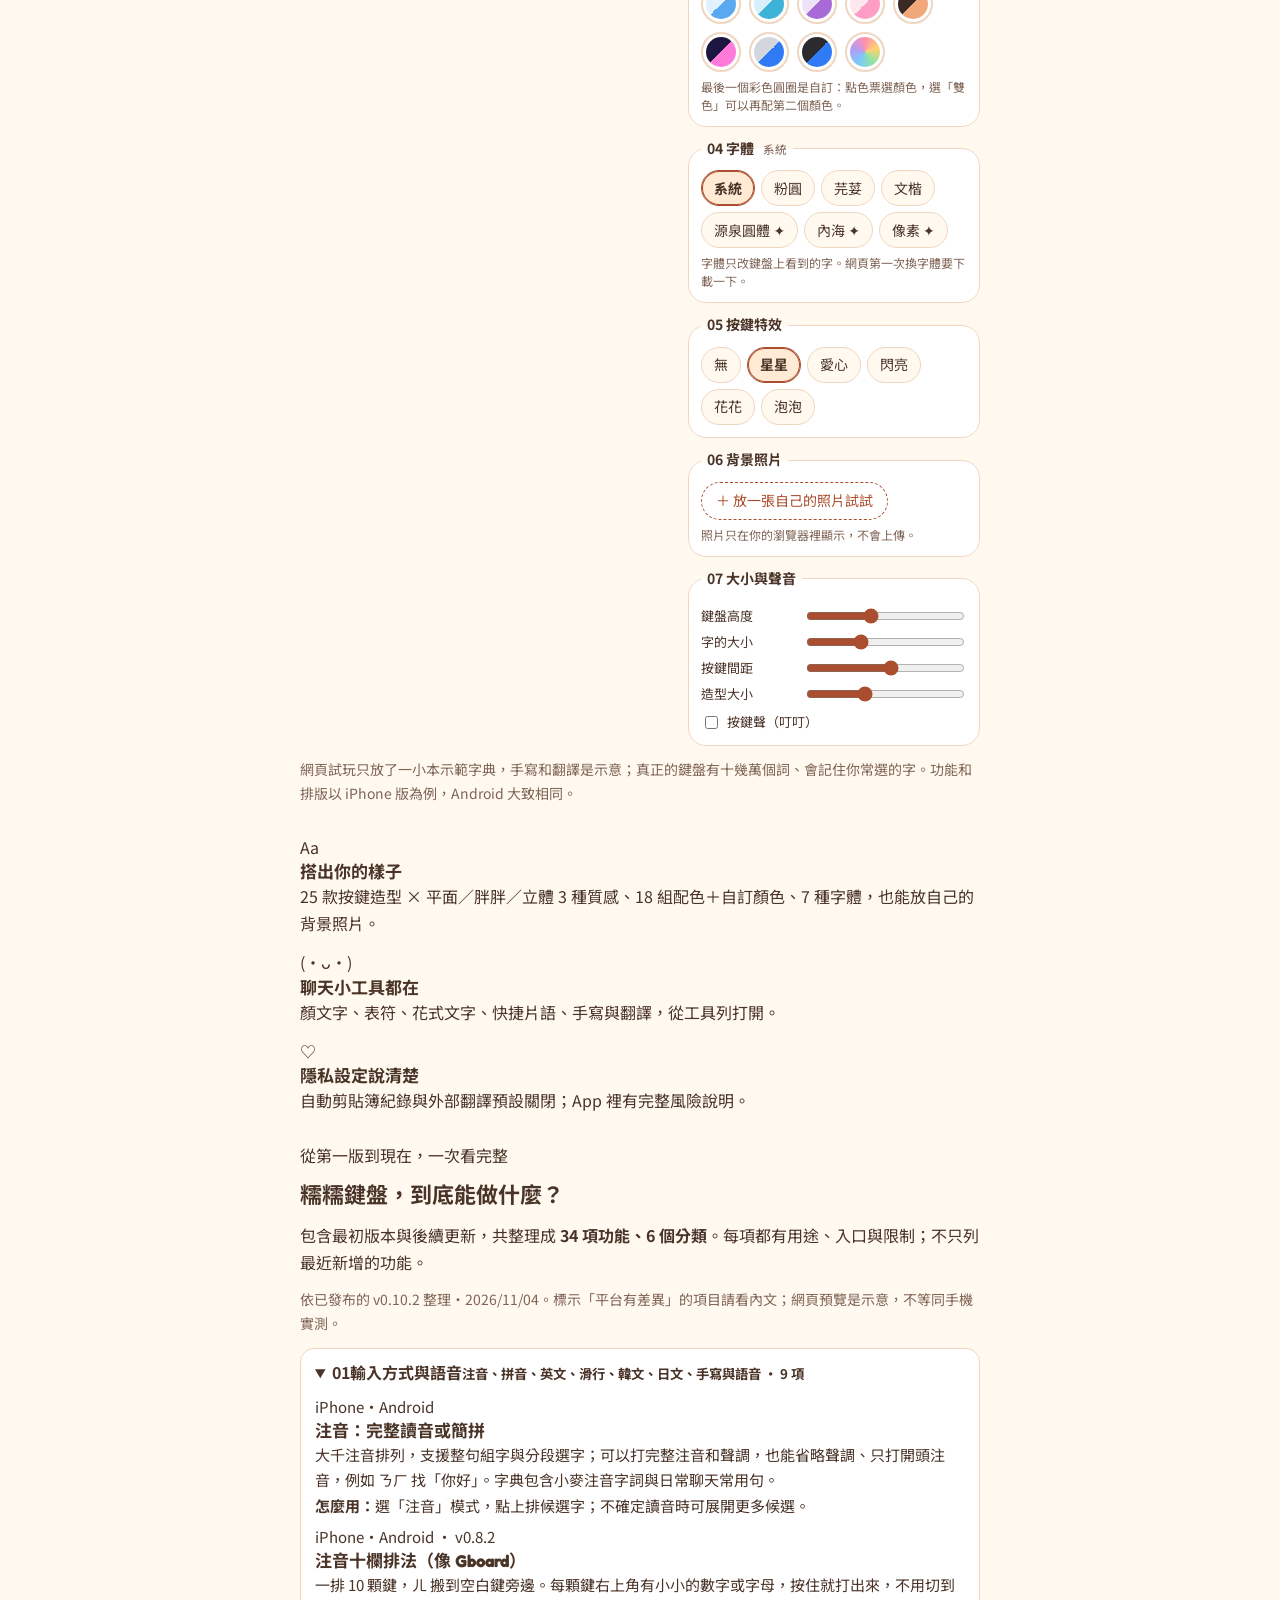
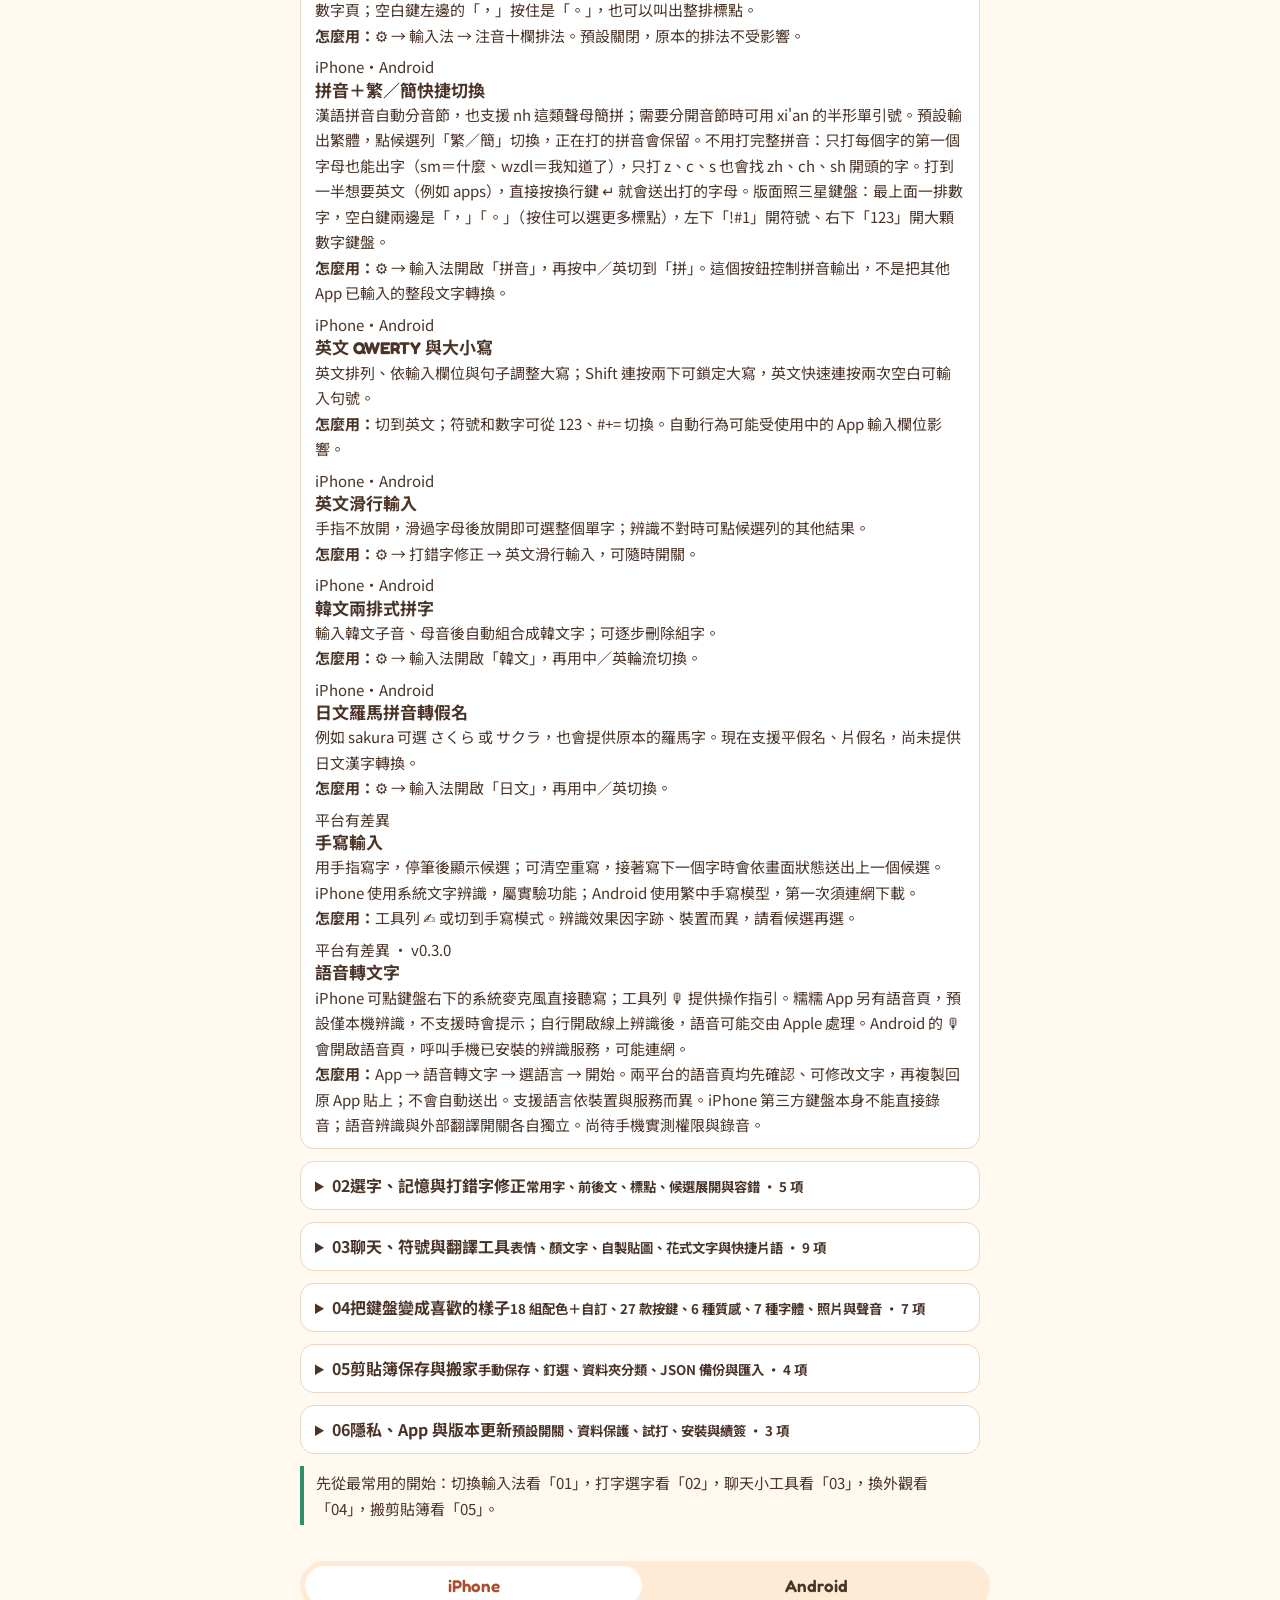
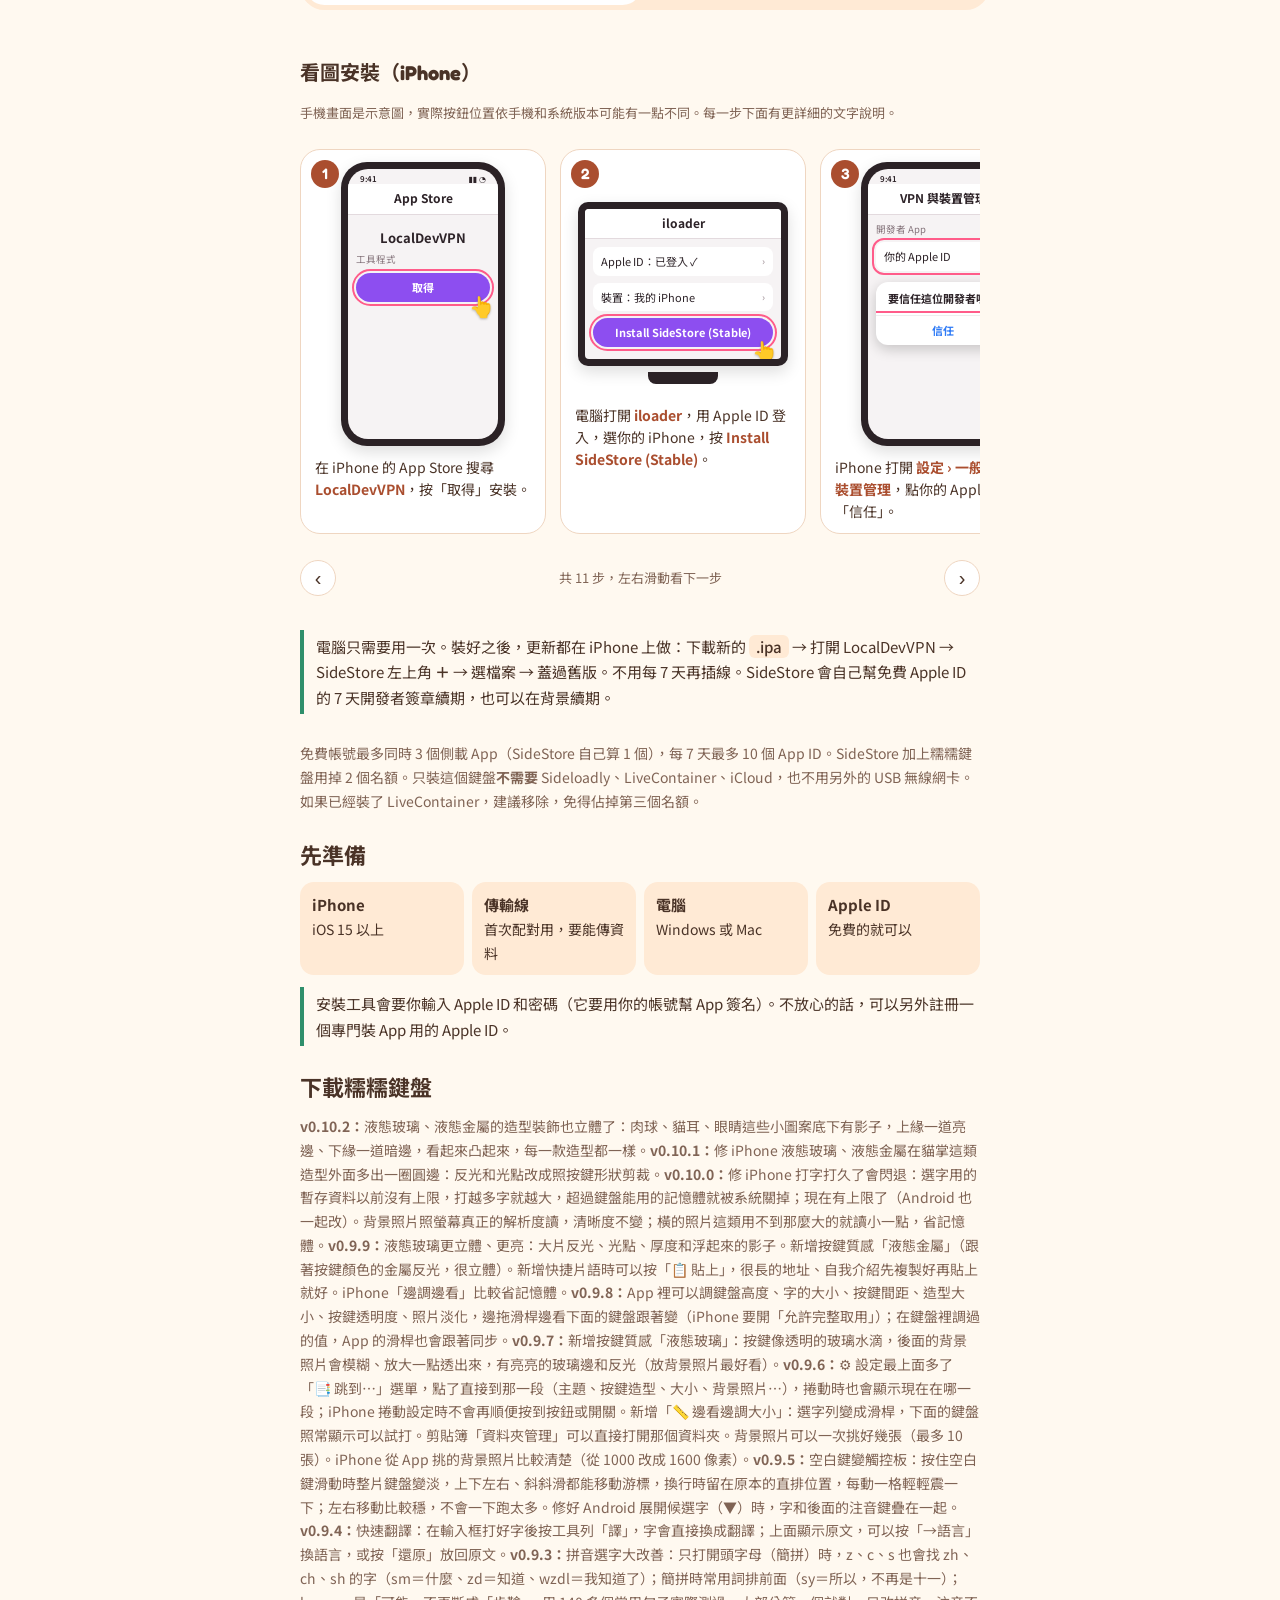
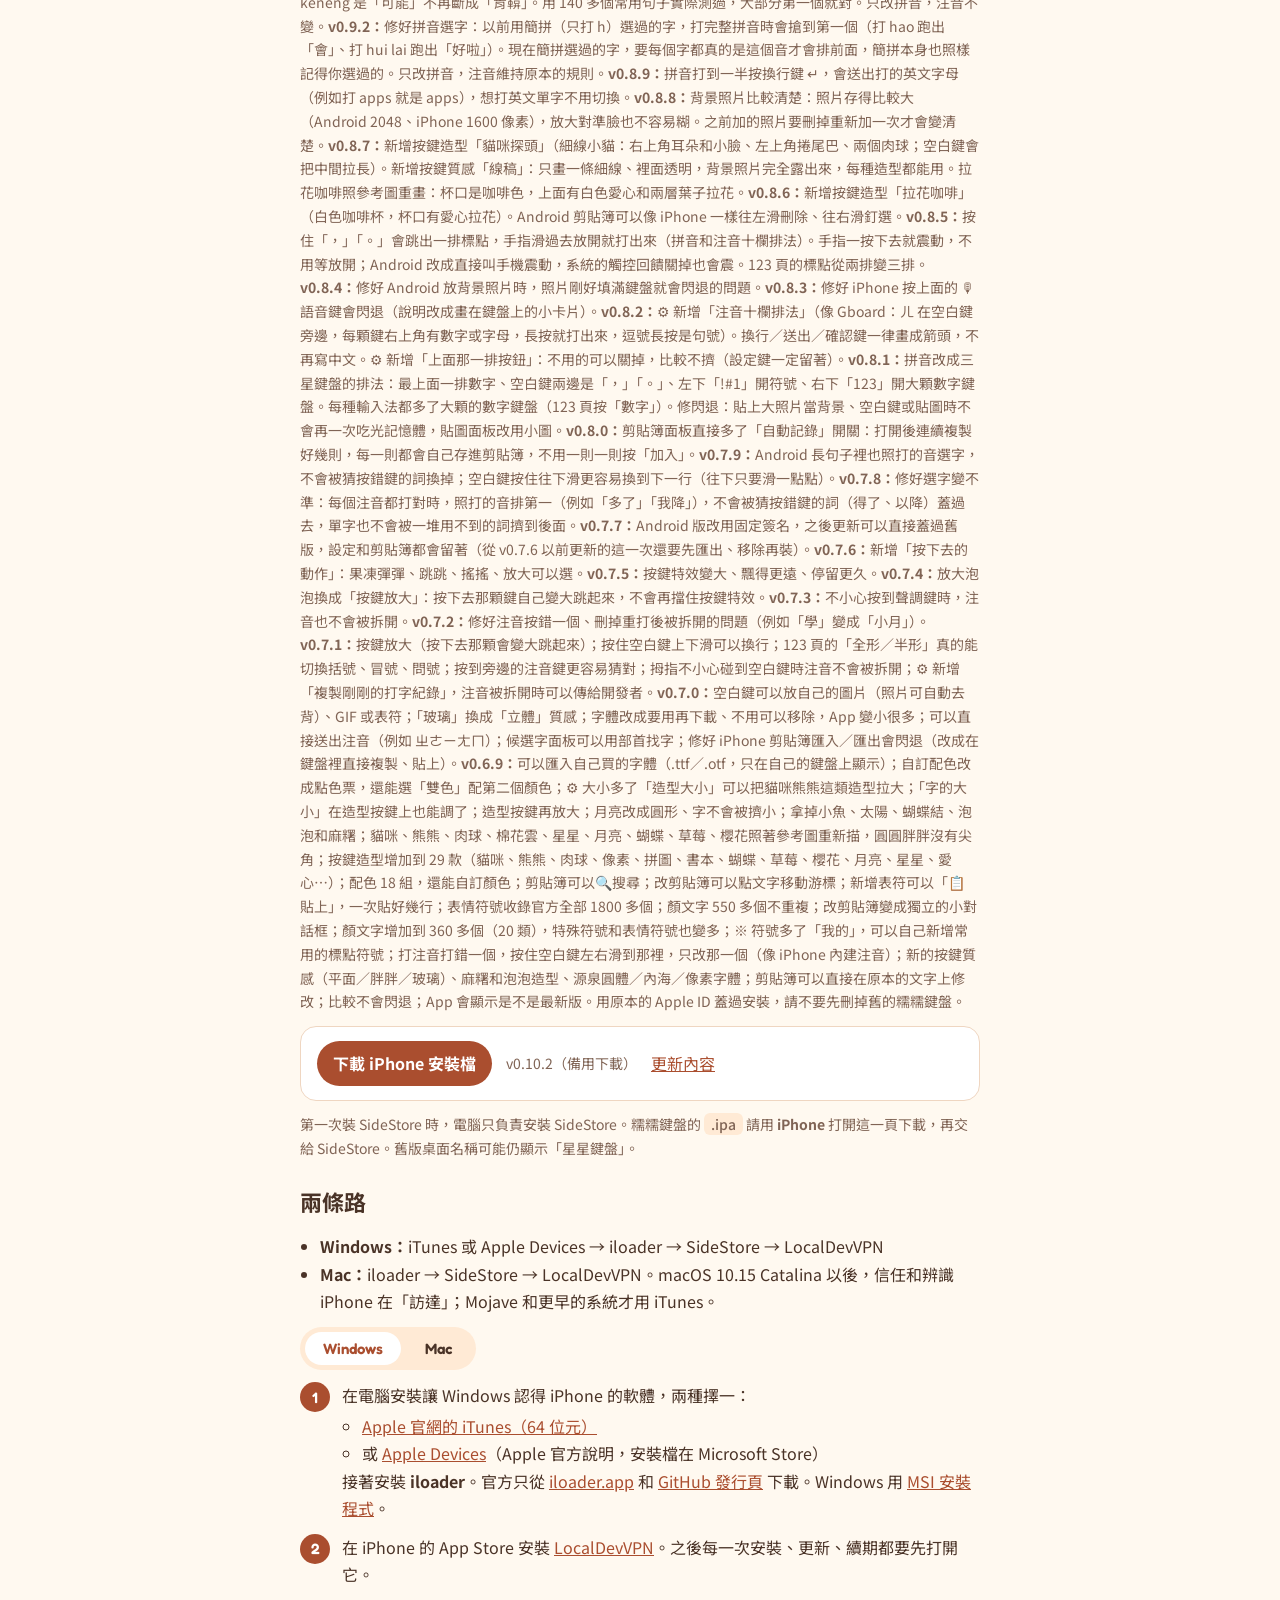
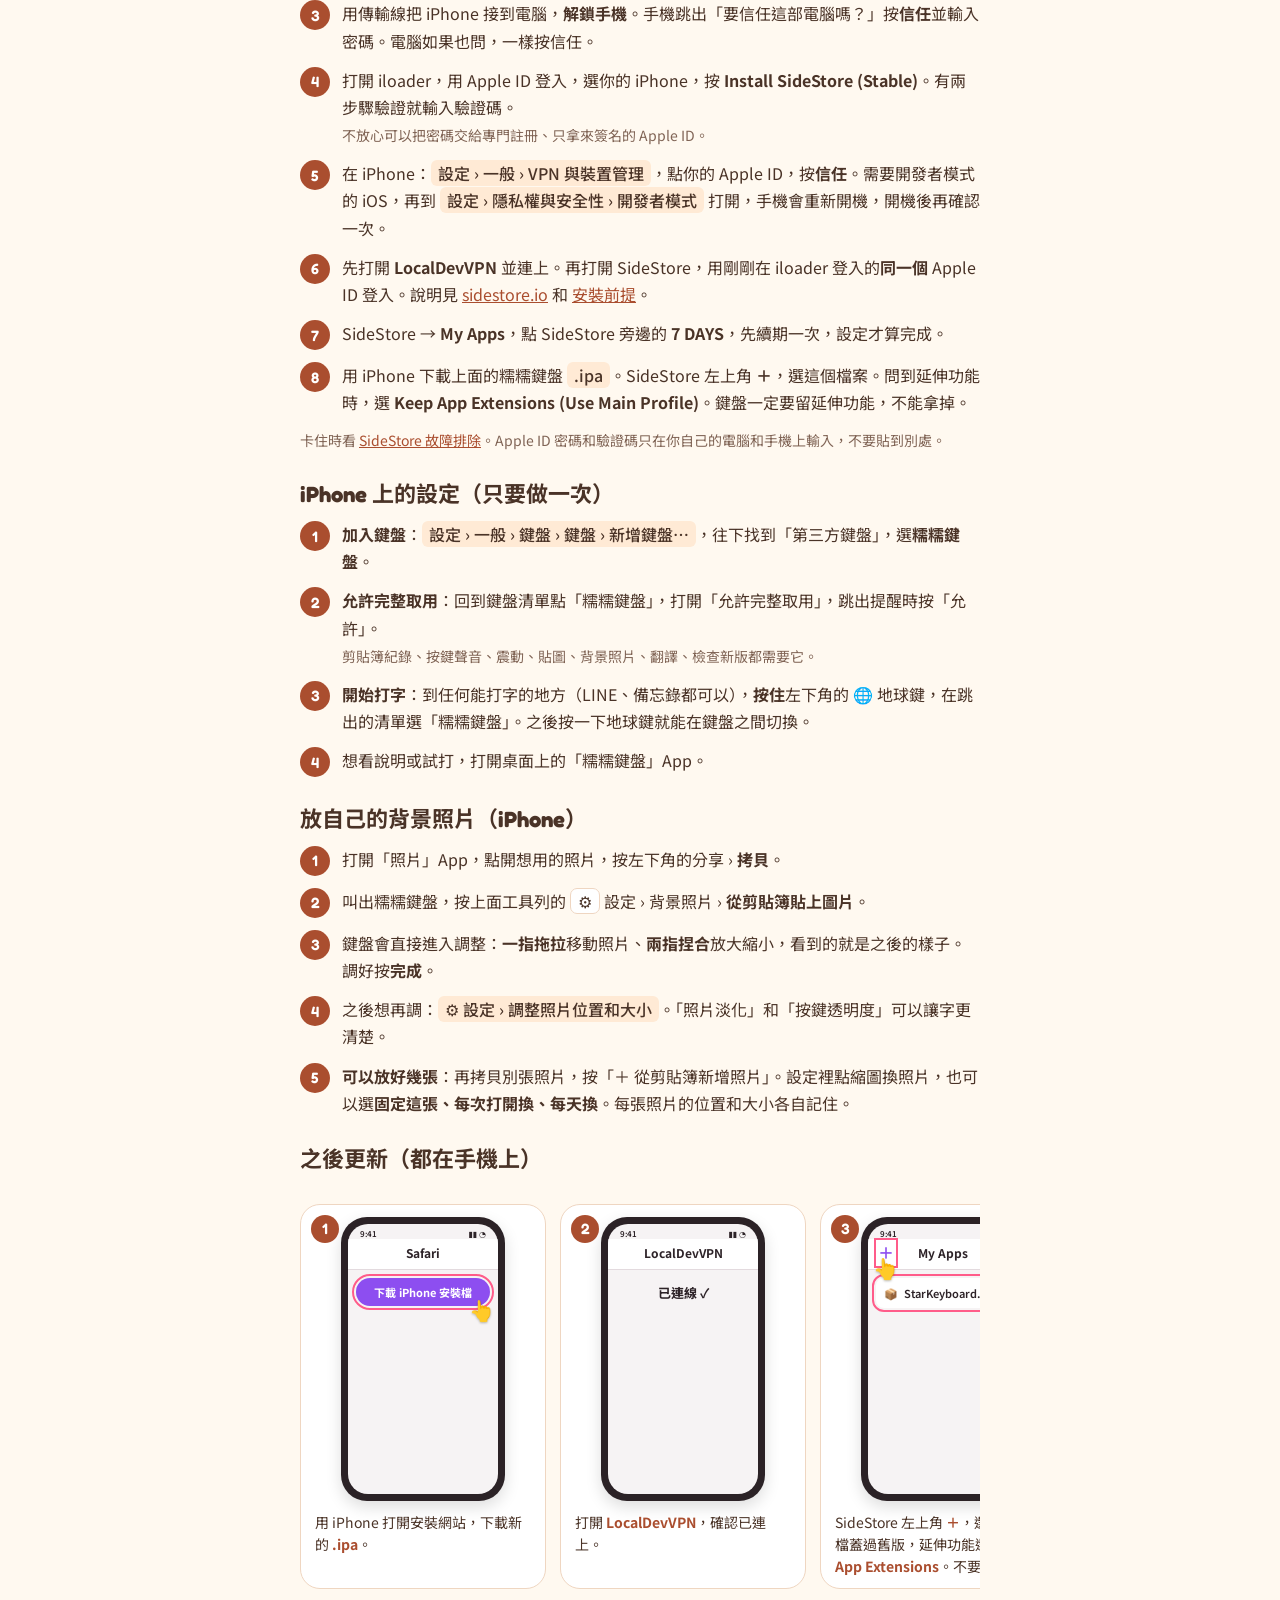
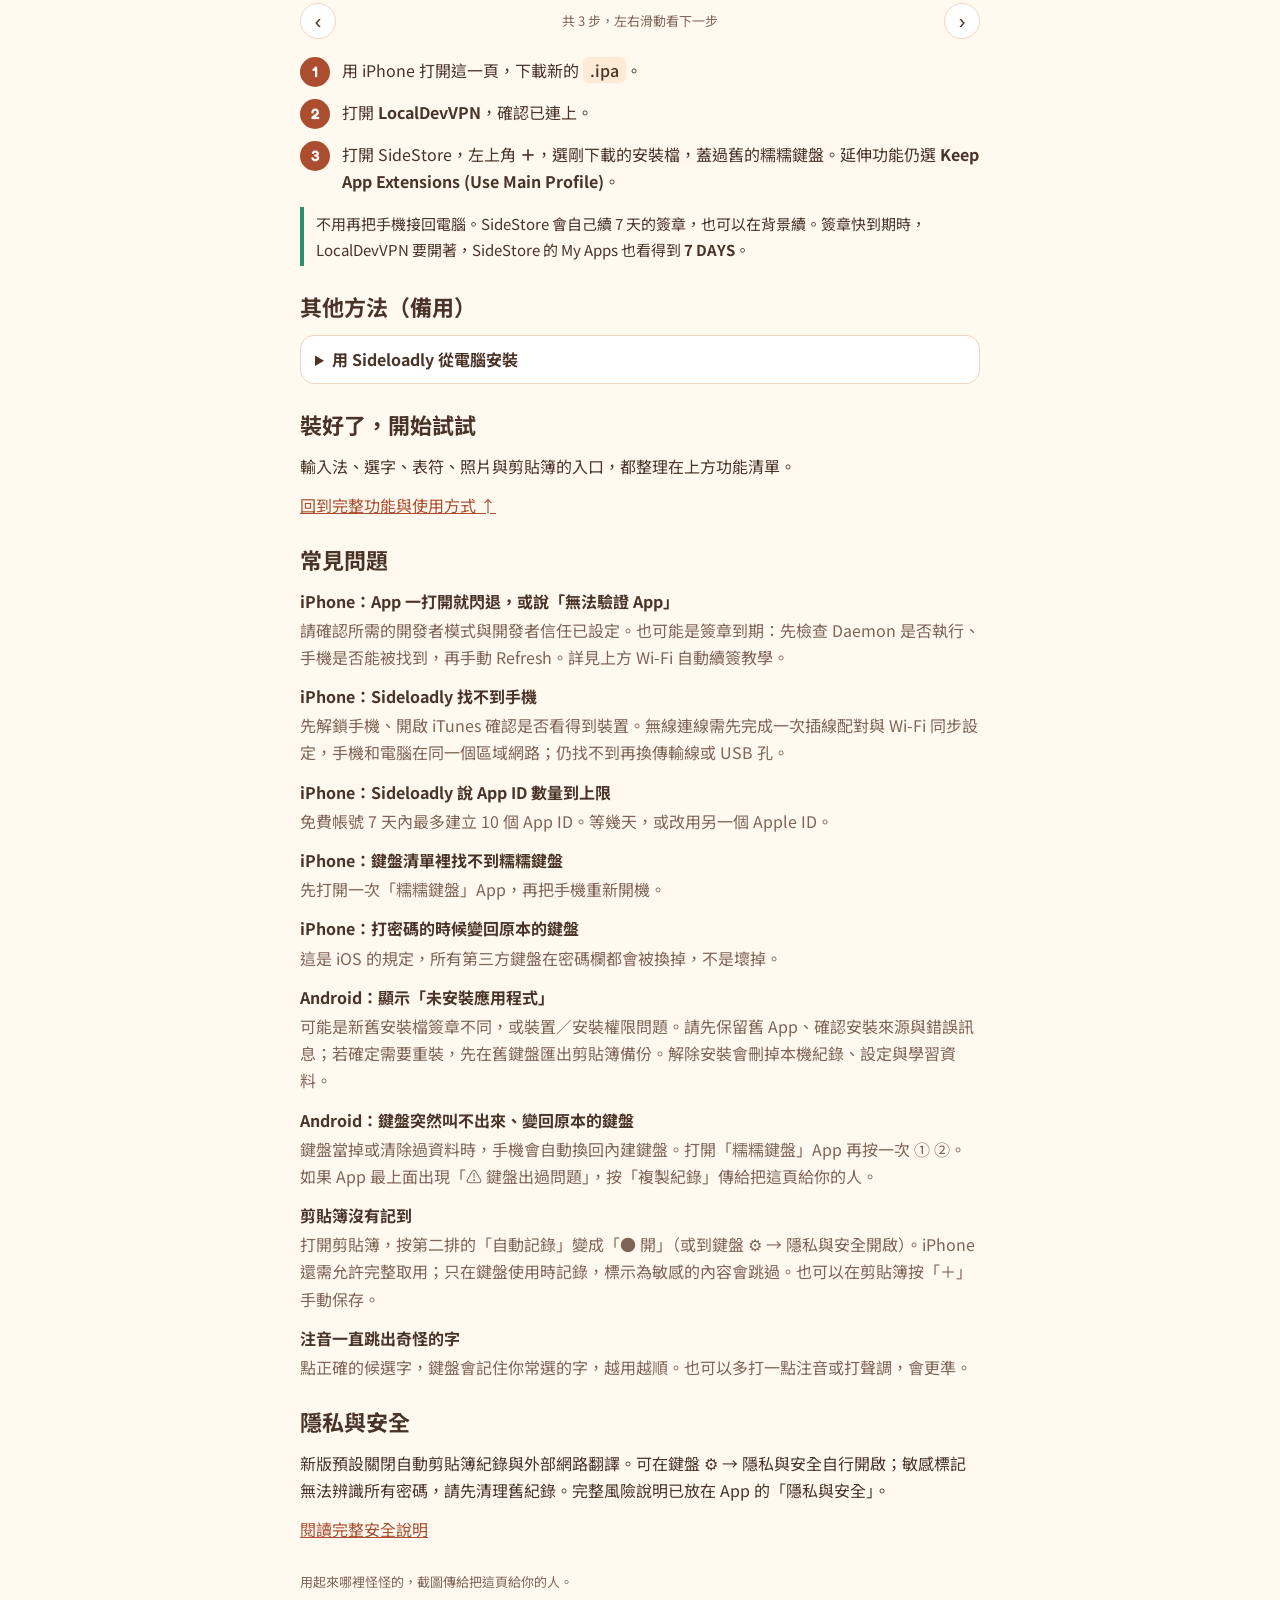
==== commit cd042b07: "v0.10.2：液態系列的造型裝飾（肉球等）也立體：影子＋上亮下暗浮雕邊 Co-Authored-By: Claude Opus 5.5 <noreply@anthropic.com>" ====
--- a/docs/index.html
+++ b/docs/index.html
@@ -199,7 +199,7 @@
 <p class="catalog-kicker">從第一版到現在，一次看完整</p>
 <h2 id="features-heading">糯糯鍵盤，到底能做什麼？</h2>
 <p>包含最初版本與後續更新，共整理成 <b>34 項功能、6 個分類</b>。每項都有用途、入口與限制；不只列最近新增的功能。</p>
-<p class="note">依已發布的 v0.10.1 整理・2026/11/04。標示「平台有差異」的項目請看內文；網頁預覽是示意，不等同手機實測。</p>
+<p class="note">依已發布的 v0.10.2 整理・2026/11/04。標示「平台有差異」的項目請看內文；網頁預覽是示意，不等同手機實測。</p>
 <div class="catalog-controls" hidden><button type="button" id="features-expand">全部展開</button><button type="button" id="features-collapse">全部收起</button></div>
 <details class="feature-group" id="features-input" open>
 <summary><span class="catalog-number">01</span><span><strong>輸入方式與語音</strong><small>注音、拼音、英文、滑行、韓文、日文、手寫與語音 · 9 項</small></span></summary><div class="catalog-cards">
@@ -287,10 +287,10 @@
 
     <section>
       <h2>下載糯糯鍵盤</h2>
-      <p class="note"><b>v0.10.1：</b>修 iPhone 液態玻璃、液態金屬在貓掌這類造型外面多出一圈圓邊：反光和光點改成照按鍵形狀剪裁。<b>v0.10.0：</b>修 iPhone 打字打久了會閃退：選字用的暫存資料以前沒有上限，打越多字就越大，超過鍵盤能用的記憶體就被系統關掉；現在有上限了（Android 也一起改）。背景照片照螢幕真正的解析度讀，清晰度不變；橫的照片這類用不到那麼大的就讀小一點，省記憶體。<b>v0.9.9：</b>液態玻璃更立體、更亮：大片反光、光點、厚度和浮起來的影子。新增按鍵質感「液態金屬」（跟著按鍵顏色的金屬反光，很立體）。新增快捷片語時可以按「📋 貼上」，很長的地址、自我介紹先複製好再貼上就好。iPhone「邊調邊看」比較省記憶體。<b>v0.9.8：</b>App 裡可以調鍵盤高度、字的大小、按鍵間距、造型大小、按鍵透明度、照片淡化，邊拖滑桿邊看下面的鍵盤跟著變（iPhone 要開「允許完整取用」）；在鍵盤裡調過的值，App 的滑桿也會跟著同步。<b>v0.9.7：</b>新增按鍵質感「液態玻璃」：按鍵像透明的玻璃水滴，後面的背景照片會模糊、放大一點透出來，有亮亮的玻璃邊和反光（放背景照片最好看）。<b>v0.9.6：</b>⚙ 設定最上面多了「📑 跳到…」選單，點了直接到那一段（主題、按鍵造型、大小、背景照片…），捲動時也會顯示現在在哪一段；iPhone 捲動設定時不會再順便按到按鈕或開關。新增「📏 邊看邊調大小」：選字列變成滑桿，下面的鍵盤照常顯示可以試打。剪貼簿「資料夾管理」可以直接打開那個資料夾。背景照片可以一次挑好幾張（最多 10 張）。iPhone 從 App 挑的背景照片比較清楚（從 1000 改成 1600 像素）。<b>v0.9.5：</b>空白鍵變觸控板：按住空白鍵滑動時整片鍵盤變淡，上下左右、斜斜滑都能移動游標，換行時留在原本的直排位置，每動一格輕輕震一下；左右移動比較穩，不會一下跑太多。修好 Android 展開候選字（▼）時，字和後面的注音鍵疊在一起。<b>v0.9.4：</b>快速翻譯：在輸入框打好字後按工具列「譯」，字會直接換成翻譯；上面顯示原文，可以按「→語言」換語言，或按「還原」放回原文。<b>v0.9.3：</b>拼音選字大改善：只打開頭字母（簡拼）時，z、c、s 也會找 zh、ch、sh 的字（sm＝什麼、zd＝知道、wzdl＝我知道了）；簡拼時常用詞排前面（sy＝所以，不再是十一）；keneng 是「可能」不再斷成「肯鞥」。用 140 多個常用句子實際測過，大部分第一個就對。只改拼音，注音不變。<b>v0.9.2：</b>修好拼音選字：以前用簡拼（只打 h）選過的字，打完整拼音時會搶到第一個（打 hao 跑出「會」、打 hui lai 跑出「好啦」）。現在簡拼選過的字，要每個字都真的是這個音才會排前面，簡拼本身也照樣記得你選過的。只改拼音，注音維持原本的規則。<b>v0.8.9：</b>拼音打到一半按換行鍵 ↵，會送出打的英文字母（例如打 apps 就是 apps），想打英文單字不用切換。<b>v0.8.8：</b>背景照片比較清楚：照片存得比較大（Android 2048、iPhone 1600 像素），放大對準臉也不容易糊。之前加的照片要刪掉重新加一次才會變清楚。<b>v0.8.7：</b>新增按鍵造型「貓咪探頭」（細線小貓：右上角耳朵和小臉、左上角捲尾巴、兩個肉球；空白鍵會把中間拉長）。新增按鍵質感「線稿」：只畫一條細線、裡面透明，背景照片完全露出來，每種造型都能用。拉花咖啡照參考圖重畫：杯口是咖啡色，上面有白色愛心和兩層葉子拉花。<b>v0.8.6：</b>新增按鍵造型「拉花咖啡」（白色咖啡杯，杯口有愛心拉花）。Android 剪貼簿可以像 iPhone 一樣往左滑刪除、往右滑釘選。<b>v0.8.5：</b>按住「，」「。」會跳出一排標點，手指滑過去放開就打出來（拼音和注音十欄排法）。手指一按下去就震動，不用等放開；Android 改成直接叫手機震動，系統的觸控回饋關掉也會震。123 頁的標點從兩排變三排。<b>v0.8.4：</b>修好 Android 放背景照片時，照片剛好填滿鍵盤就會閃退的問題。<b>v0.8.3：</b>修好 iPhone 按上面的 🎙 語音鍵會閃退（說明改成畫在鍵盤上的小卡片）。<b>v0.8.2：</b>⚙ 新增「注音十欄排法」（像 Gboard：ㄦ 在空白鍵旁邊，每顆鍵右上角有數字或字母，長按就打出來，逗號長按是句號）。換行／送出／確認鍵一律畫成箭頭，不再寫中文。⚙ 新增「上面那一排按鈕」：不用的可以關掉，比較不擠（設定鍵一定留著）。<b>v0.8.1：</b>拼音改成三星鍵盤的排法：最上面一排數字、空白鍵兩邊是「，」「。」、左下「!#1」開符號、右下「123」開大顆數字鍵盤。每種輸入法都多了大顆的數字鍵盤（123 頁按「數字」）。修閃退：貼上大照片當背景、空白鍵或貼圖時不會再一次吃光記憶體，貼圖面板改用小圖。<b>v0.8.0：</b>剪貼簿面板直接多了「自動記錄」開關：打開後連續複製好幾則，每一則都會自己存進剪貼簿，不用一則一則按「加入」。<b>v0.7.9：</b>Android 長句子裡也照打的音選字，不會被猜按錯鍵的詞換掉；空白鍵按住往下滑更容易換到下一行（往下只要滑一點點）。<b>v0.7.8：</b>修好選字變不準：每個注音都打對時，照打的音排第一（例如「多了」「我降」），不會被猜按錯鍵的詞（得了、以降）蓋過去，單字也不會被一堆用不到的詞擠到後面。<b>v0.7.7：</b>Android 版改用固定簽名，之後更新可以直接蓋過舊版，設定和剪貼簿都會留著（從 v0.7.6 以前更新的這一次還要先匯出、移除再裝）。<b>v0.7.6：</b>新增「按下去的動作」：果凍彈彈、跳跳、搖搖、放大可以選。<b>v0.7.5：</b>按鍵特效變大、飄得更遠、停留更久。<b>v0.7.4：</b>放大泡泡換成「按鍵放大」：按下去那顆鍵自己變大跳起來，不會再擋住按鍵特效。<b>v0.7.3：</b>不小心按到聲調鍵時，注音也不會被拆開。<b>v0.7.2：</b>修好注音按錯一個、刪掉重打後被拆開的問題（例如「學」變成「小月」）。<b>v0.7.1：</b>按鍵放大（按下去那顆會變大跳起來）；按住空白鍵上下滑可以換行；123 頁的「全形／半形」真的能切換括號、冒號、問號；按到旁邊的注音鍵更容易猜對；拇指不小心碰到空白鍵時注音不會被拆開；⚙ 新增「複製剛剛的打字紀錄」，注音被拆開時可以傳給開發者。<b>v0.7.0：</b>空白鍵可以放自己的圖片（照片可自動去背）、GIF 或表符；「玻璃」換成「立體」質感；字體改成要用再下載、不用可以移除，App 變小很多；可以直接送出注音（例如 ㄓㄜㄧㄤㄇ）；候選字面板可以用部首找字；修好 iPhone 剪貼簿匯入／匯出會閃退（改成在鍵盤裡直接複製、貼上）。<b>v0.6.9：</b>可以匯入自己買的字體（.ttf／.otf，只在自己的鍵盤上顯示）；自訂配色改成點色票，還能選「雙色」配第二個顏色；⚙ 大小多了「造型大小」可以把貓咪熊熊這類造型拉大；「字的大小」在造型按鍵上也能調了；造型按鍵再放大；月亮改成圓形、字不會被擠小；拿掉小魚、太陽、蝴蝶結、泡泡和麻糬；貓咪、熊熊、肉球、棉花雲、星星、月亮、蝴蝶、草莓、櫻花照著參考圖重新描，圓圓胖胖沒有尖角；按鍵造型增加到 29 款（貓咪、熊熊、肉球、像素、拼圖、書本、蝴蝶、草莓、櫻花、月亮、星星、愛心…）；配色 18 組，還能自訂顏色；剪貼簿可以🔍搜尋；改剪貼簿可以點文字移動游標；新增表符可以「📋 貼上」，一次貼好幾行；表情符號收錄官方全部 1800 多個；顏文字 550 多個不重複；改剪貼簿變成獨立的小對話框；顏文字增加到 360 多個（20 類），特殊符號和表情符號也變多；※ 符號多了「我的」，可以自己新增常用的標點符號；打注音打錯一個，按住空白鍵左右滑到那裡，只改那一個（像 iPhone 內建注音）；新的按鍵質感（平面／胖胖／玻璃）、麻糬和泡泡造型、源泉圓體／內海／像素字體；剪貼簿可以直接在原本的文字上修改；比較不會閃退；App 會顯示是不是最新版。用原本的 Apple ID 蓋過安裝，請不要先刪掉舊的糯糯鍵盤。</p>
+      <p class="note"><b>v0.10.2：</b>液態玻璃、液態金屬的造型裝飾也立體了：肉球、貓耳、眼睛這些小圖案底下有影子，上緣一道亮邊、下緣一道暗邊，看起來凸起來，每一款造型都一樣。<b>v0.10.1：</b>修 iPhone 液態玻璃、液態金屬在貓掌這類造型外面多出一圈圓邊：反光和光點改成照按鍵形狀剪裁。<b>v0.10.0：</b>修 iPhone 打字打久了會閃退：選字用的暫存資料以前沒有上限，打越多字就越大，超過鍵盤能用的記憶體就被系統關掉；現在有上限了（Android 也一起改）。背景照片照螢幕真正的解析度讀，清晰度不變；橫的照片這類用不到那麼大的就讀小一點，省記憶體。<b>v0.9.9：</b>液態玻璃更立體、更亮：大片反光、光點、厚度和浮起來的影子。新增按鍵質感「液態金屬」（跟著按鍵顏色的金屬反光，很立體）。新增快捷片語時可以按「📋 貼上」，很長的地址、自我介紹先複製好再貼上就好。iPhone「邊調邊看」比較省記憶體。<b>v0.9.8：</b>App 裡可以調鍵盤高度、字的大小、按鍵間距、造型大小、按鍵透明度、照片淡化，邊拖滑桿邊看下面的鍵盤跟著變（iPhone 要開「允許完整取用」）；在鍵盤裡調過的值，App 的滑桿也會跟著同步。<b>v0.9.7：</b>新增按鍵質感「液態玻璃」：按鍵像透明的玻璃水滴，後面的背景照片會模糊、放大一點透出來，有亮亮的玻璃邊和反光（放背景照片最好看）。<b>v0.9.6：</b>⚙ 設定最上面多了「📑 跳到…」選單，點了直接到那一段（主題、按鍵造型、大小、背景照片…），捲動時也會顯示現在在哪一段；iPhone 捲動設定時不會再順便按到按鈕或開關。新增「📏 邊看邊調大小」：選字列變成滑桿，下面的鍵盤照常顯示可以試打。剪貼簿「資料夾管理」可以直接打開那個資料夾。背景照片可以一次挑好幾張（最多 10 張）。iPhone 從 App 挑的背景照片比較清楚（從 1000 改成 1600 像素）。<b>v0.9.5：</b>空白鍵變觸控板：按住空白鍵滑動時整片鍵盤變淡，上下左右、斜斜滑都能移動游標，換行時留在原本的直排位置，每動一格輕輕震一下；左右移動比較穩，不會一下跑太多。修好 Android 展開候選字（▼）時，字和後面的注音鍵疊在一起。<b>v0.9.4：</b>快速翻譯：在輸入框打好字後按工具列「譯」，字會直接換成翻譯；上面顯示原文，可以按「→語言」換語言，或按「還原」放回原文。<b>v0.9.3：</b>拼音選字大改善：只打開頭字母（簡拼）時，z、c、s 也會找 zh、ch、sh 的字（sm＝什麼、zd＝知道、wzdl＝我知道了）；簡拼時常用詞排前面（sy＝所以，不再是十一）；keneng 是「可能」不再斷成「肯鞥」。用 140 多個常用句子實際測過，大部分第一個就對。只改拼音，注音不變。<b>v0.9.2：</b>修好拼音選字：以前用簡拼（只打 h）選過的字，打完整拼音時會搶到第一個（打 hao 跑出「會」、打 hui lai 跑出「好啦」）。現在簡拼選過的字，要每個字都真的是這個音才會排前面，簡拼本身也照樣記得你選過的。只改拼音，注音維持原本的規則。<b>v0.8.9：</b>拼音打到一半按換行鍵 ↵，會送出打的英文字母（例如打 apps 就是 apps），想打英文單字不用切換。<b>v0.8.8：</b>背景照片比較清楚：照片存得比較大（Android 2048、iPhone 1600 像素），放大對準臉也不容易糊。之前加的照片要刪掉重新加一次才會變清楚。<b>v0.8.7：</b>新增按鍵造型「貓咪探頭」（細線小貓：右上角耳朵和小臉、左上角捲尾巴、兩個肉球；空白鍵會把中間拉長）。新增按鍵質感「線稿」：只畫一條細線、裡面透明，背景照片完全露出來，每種造型都能用。拉花咖啡照參考圖重畫：杯口是咖啡色，上面有白色愛心和兩層葉子拉花。<b>v0.8.6：</b>新增按鍵造型「拉花咖啡」（白色咖啡杯，杯口有愛心拉花）。Android 剪貼簿可以像 iPhone 一樣往左滑刪除、往右滑釘選。<b>v0.8.5：</b>按住「，」「。」會跳出一排標點，手指滑過去放開就打出來（拼音和注音十欄排法）。手指一按下去就震動，不用等放開；Android 改成直接叫手機震動，系統的觸控回饋關掉也會震。123 頁的標點從兩排變三排。<b>v0.8.4：</b>修好 Android 放背景照片時，照片剛好填滿鍵盤就會閃退的問題。<b>v0.8.3：</b>修好 iPhone 按上面的 🎙 語音鍵會閃退（說明改成畫在鍵盤上的小卡片）。<b>v0.8.2：</b>⚙ 新增「注音十欄排法」（像 Gboard：ㄦ 在空白鍵旁邊，每顆鍵右上角有數字或字母，長按就打出來，逗號長按是句號）。換行／送出／確認鍵一律畫成箭頭，不再寫中文。⚙ 新增「上面那一排按鈕」：不用的可以關掉，比較不擠（設定鍵一定留著）。<b>v0.8.1：</b>拼音改成三星鍵盤的排法：最上面一排數字、空白鍵兩邊是「，」「。」、左下「!#1」開符號、右下「123」開大顆數字鍵盤。每種輸入法都多了大顆的數字鍵盤（123 頁按「數字」）。修閃退：貼上大照片當背景、空白鍵或貼圖時不會再一次吃光記憶體，貼圖面板改用小圖。<b>v0.8.0：</b>剪貼簿面板直接多了「自動記錄」開關：打開後連續複製好幾則，每一則都會自己存進剪貼簿，不用一則一則按「加入」。<b>v0.7.9：</b>Android 長句子裡也照打的音選字，不會被猜按錯鍵的詞換掉；空白鍵按住往下滑更容易換到下一行（往下只要滑一點點）。<b>v0.7.8：</b>修好選字變不準：每個注音都打對時，照打的音排第一（例如「多了」「我降」），不會被猜按錯鍵的詞（得了、以降）蓋過去，單字也不會被一堆用不到的詞擠到後面。<b>v0.7.7：</b>Android 版改用固定簽名，之後更新可以直接蓋過舊版，設定和剪貼簿都會留著（從 v0.7.6 以前更新的這一次還要先匯出、移除再裝）。<b>v0.7.6：</b>新增「按下去的動作」：果凍彈彈、跳跳、搖搖、放大可以選。<b>v0.7.5：</b>按鍵特效變大、飄得更遠、停留更久。<b>v0.7.4：</b>放大泡泡換成「按鍵放大」：按下去那顆鍵自己變大跳起來，不會再擋住按鍵特效。<b>v0.7.3：</b>不小心按到聲調鍵時，注音也不會被拆開。<b>v0.7.2：</b>修好注音按錯一個、刪掉重打後被拆開的問題（例如「學」變成「小月」）。<b>v0.7.1：</b>按鍵放大（按下去那顆會變大跳起來）；按住空白鍵上下滑可以換行；123 頁的「全形／半形」真的能切換括號、冒號、問號；按到旁邊的注音鍵更容易猜對；拇指不小心碰到空白鍵時注音不會被拆開；⚙ 新增「複製剛剛的打字紀錄」，注音被拆開時可以傳給開發者。<b>v0.7.0：</b>空白鍵可以放自己的圖片（照片可自動去背）、GIF 或表符；「玻璃」換成「立體」質感；字體改成要用再下載、不用可以移除，App 變小很多；可以直接送出注音（例如 ㄓㄜㄧㄤㄇ）；候選字面板可以用部首找字；修好 iPhone 剪貼簿匯入／匯出會閃退（改成在鍵盤裡直接複製、貼上）。<b>v0.6.9：</b>可以匯入自己買的字體（.ttf／.otf，只在自己的鍵盤上顯示）；自訂配色改成點色票，還能選「雙色」配第二個顏色；⚙ 大小多了「造型大小」可以把貓咪熊熊這類造型拉大；「字的大小」在造型按鍵上也能調了；造型按鍵再放大；月亮改成圓形、字不會被擠小；拿掉小魚、太陽、蝴蝶結、泡泡和麻糬；貓咪、熊熊、肉球、棉花雲、星星、月亮、蝴蝶、草莓、櫻花照著參考圖重新描，圓圓胖胖沒有尖角；按鍵造型增加到 29 款（貓咪、熊熊、肉球、像素、拼圖、書本、蝴蝶、草莓、櫻花、月亮、星星、愛心…）；配色 18 組，還能自訂顏色；剪貼簿可以🔍搜尋；改剪貼簿可以點文字移動游標；新增表符可以「📋 貼上」，一次貼好幾行；表情符號收錄官方全部 1800 多個；顏文字 550 多個不重複；改剪貼簿變成獨立的小對話框；顏文字增加到 360 多個（20 類），特殊符號和表情符號也變多；※ 符號多了「我的」，可以自己新增常用的標點符號；打注音打錯一個，按住空白鍵左右滑到那裡，只改那一個（像 iPhone 內建注音）；新的按鍵質感（平面／胖胖／玻璃）、麻糬和泡泡造型、源泉圓體／內海／像素字體；剪貼簿可以直接在原本的文字上修改；比較不會閃退；App 會顯示是不是最新版。用原本的 Apple ID 蓋過安裝，請不要先刪掉舊的糯糯鍵盤。</p>
       <div class="download">
         <a id="download-iphone" class="btn" href="https://github.com/z3332111-cloud/StarKeyboard/releases/download/build-53/StarKeyboard.ipa">下載 iPhone 安裝檔</a>
-        <span id="version-iphone" class="note" aria-live="polite">v0.10.1（備用下載）</span>
+        <span id="version-iphone" class="note" aria-live="polite">v0.10.2（備用下載）</span>
         <a id="release-iphone" href="https://github.com/z3332111-cloud/StarKeyboard/releases/tag/build-53">更新內容</a>
       </div>
       <p class="note">第一次裝 SideStore 時，電腦只負責安裝 SideStore。糯糯鍵盤的 <span class="path">.ipa</span> 請用 <b>iPhone</b> 打開這一頁下載，再交給 SideStore。舊版桌面名稱可能仍顯示「星星鍵盤」。</p>
@@ -419,7 +419,7 @@
       <h2>下載並安裝</h2>
       <div class="download">
         <a id="download-android" class="btn" href="https://github.com/z3332111-cloud/StarKeyboard/releases/download/android-45/StarKeyboard.apk">下載 Android 安裝檔</a>
-        <span id="version-android" class="note" aria-live="polite">v0.10.1（備用下載）</span>
+        <span id="version-android" class="note" aria-live="polite">v0.10.2（備用下載）</span>
         <a id="release-android" href="https://github.com/z3332111-cloud/StarKeyboard/releases/tag/android-45">更新內容</a>
         <span class="note">本頁會自動取得最新已發布版本；新版打包完成後，重新開啟此頁即可。各版本的更新內容在 <a href="https://github.com/z3332111-cloud/StarKeyboard/releases">所有版本</a>（名稱有「Android」的）。</span>
       </div>
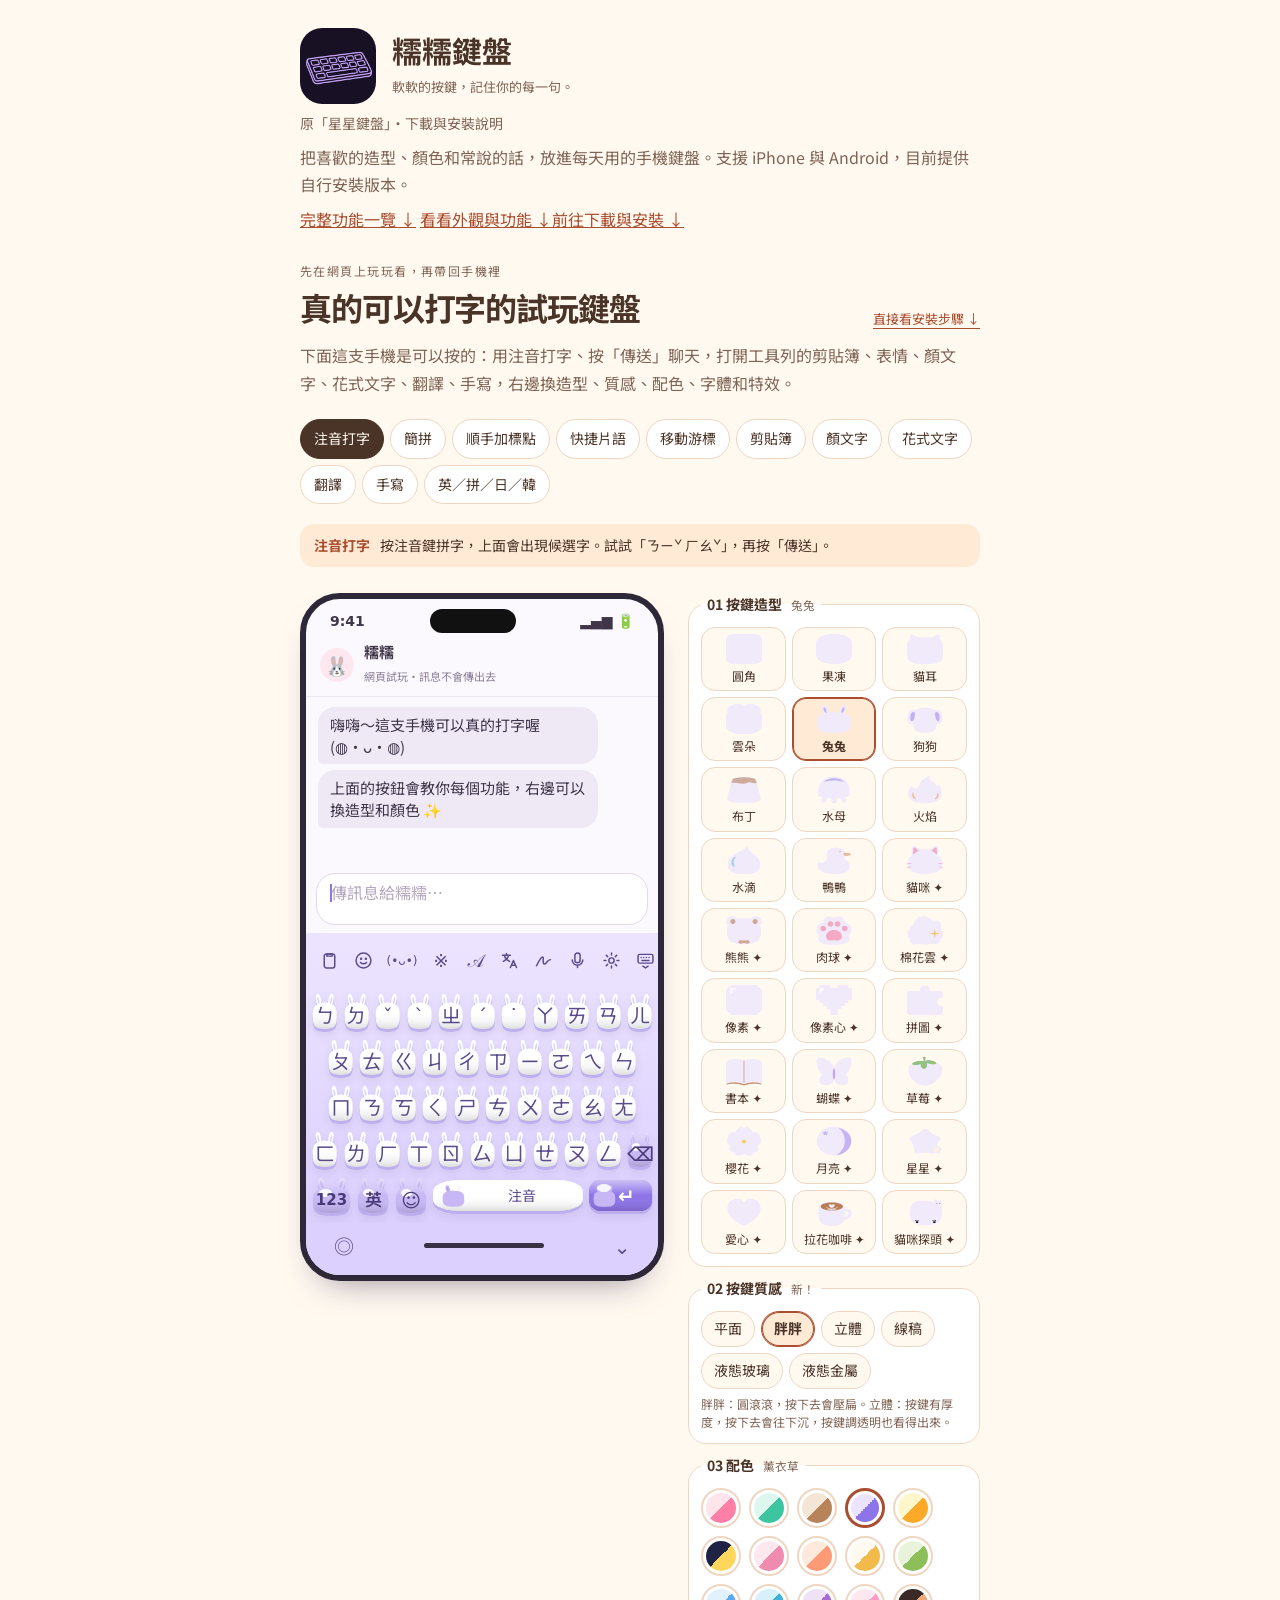
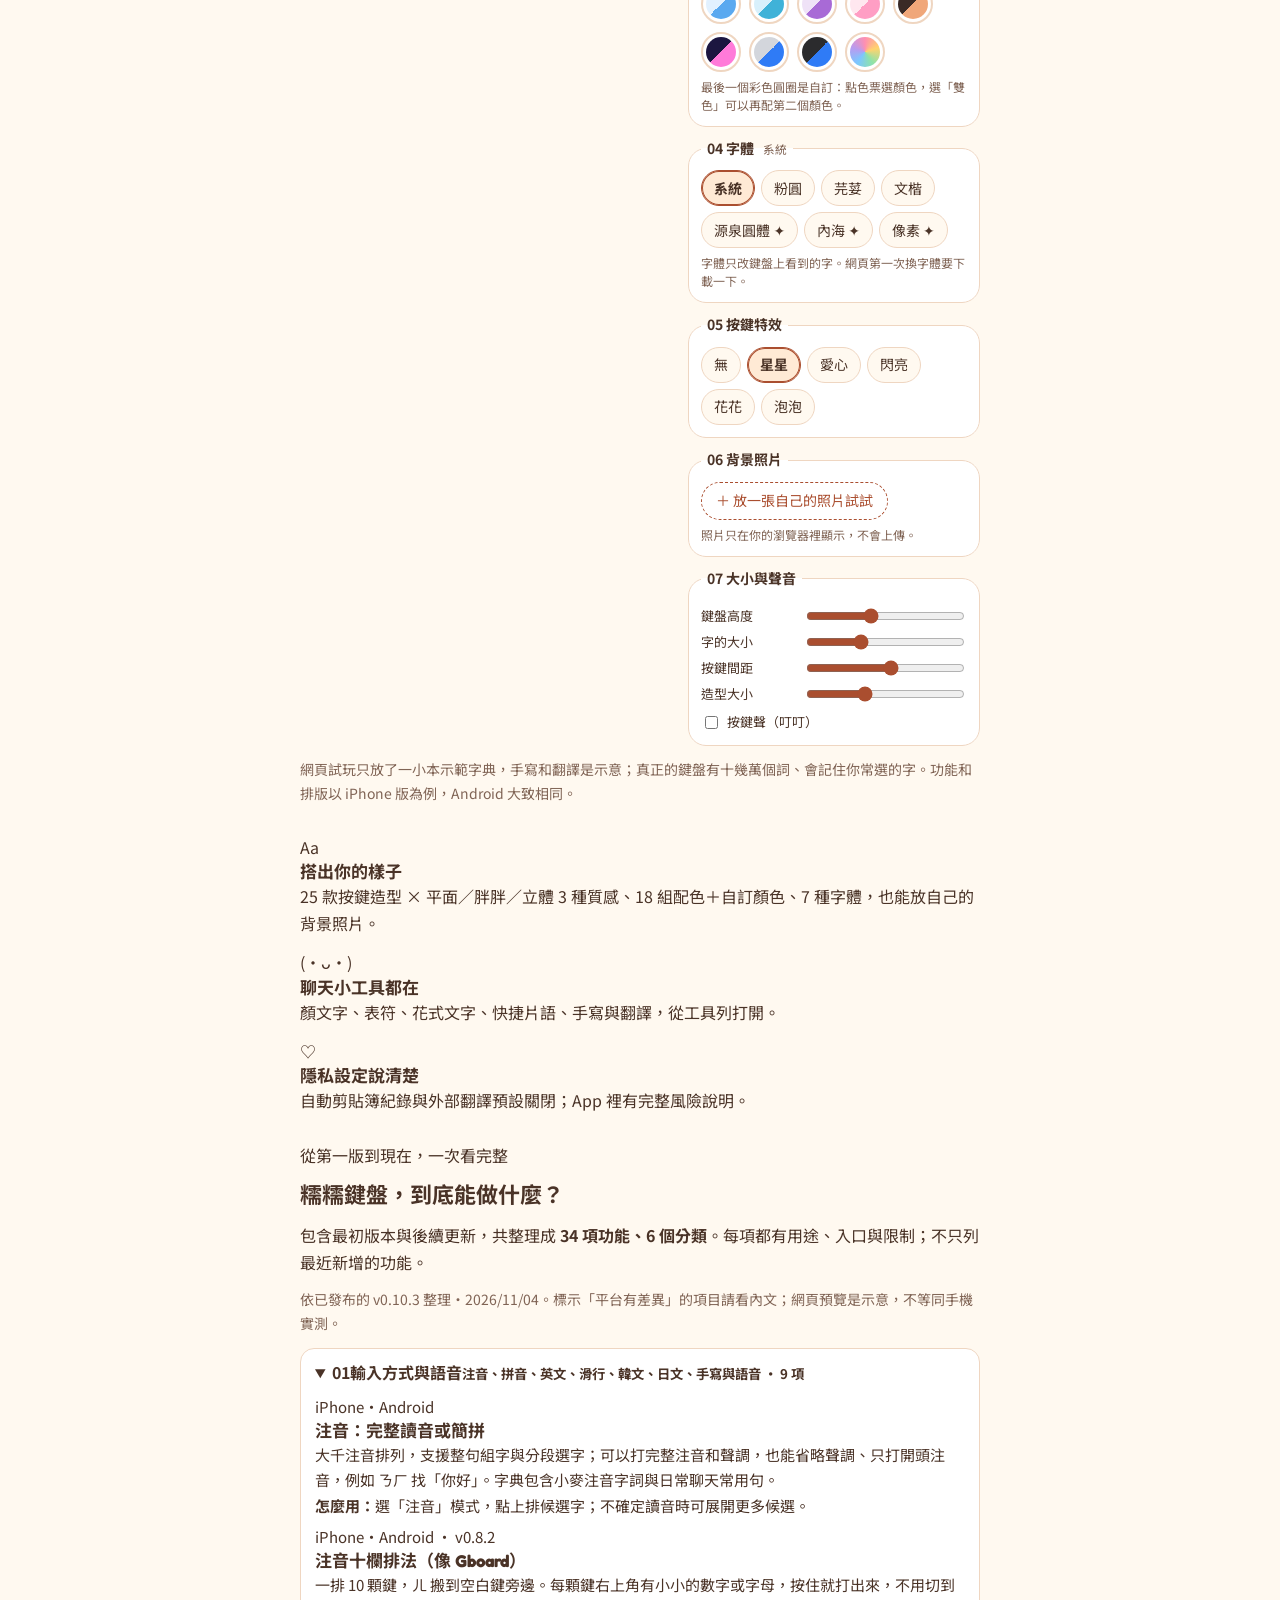
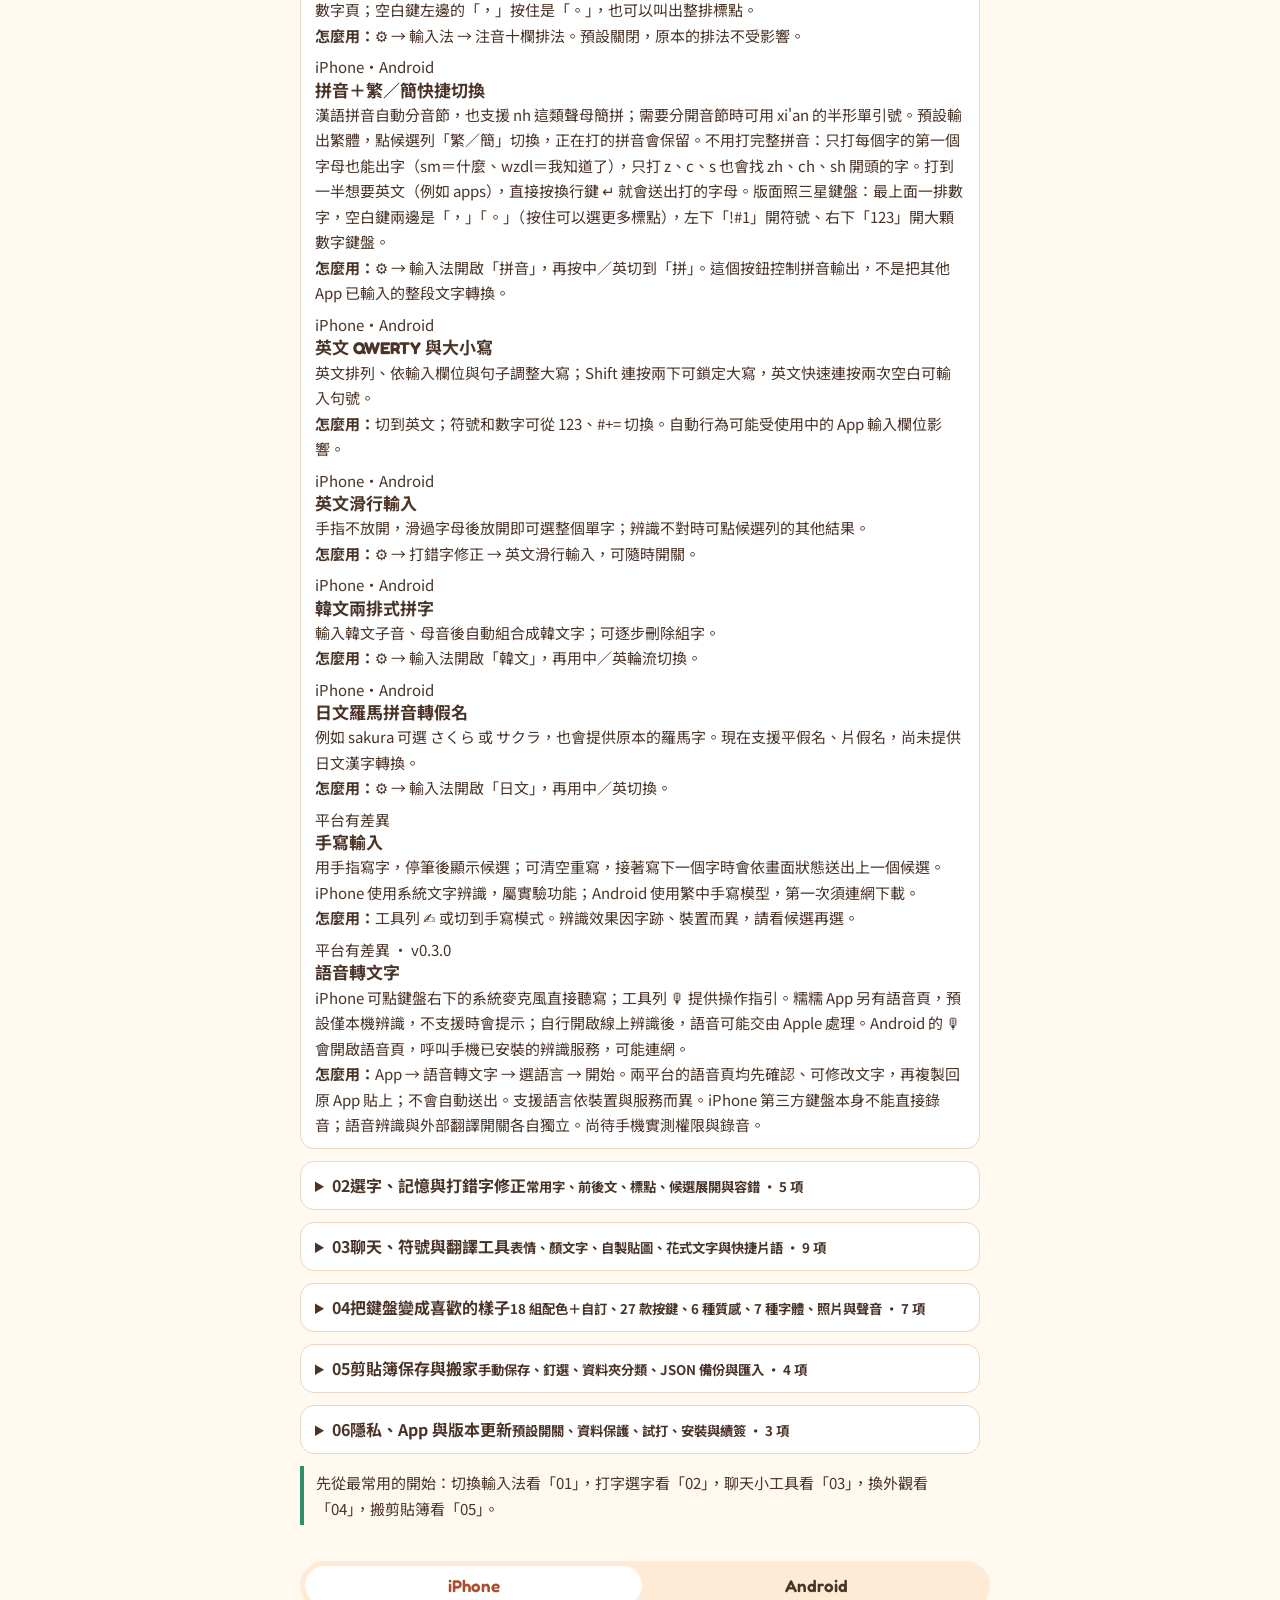
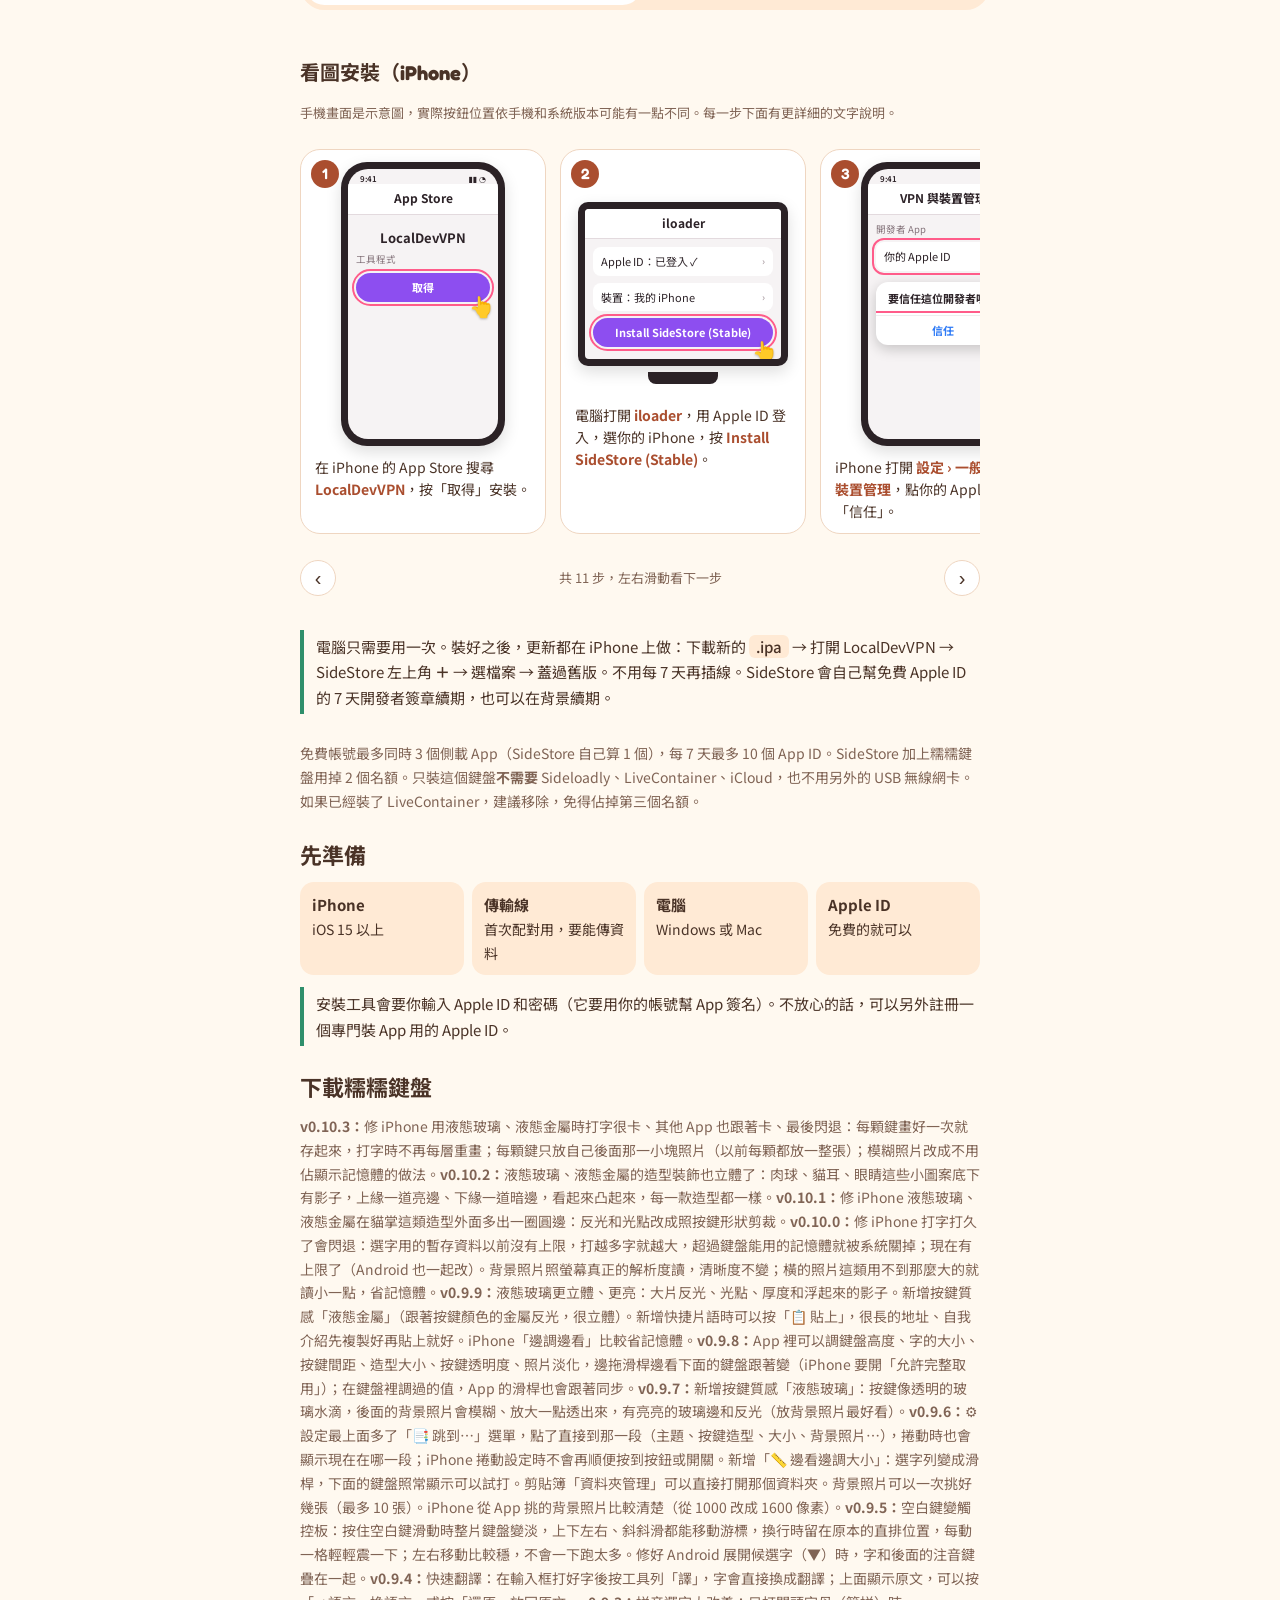
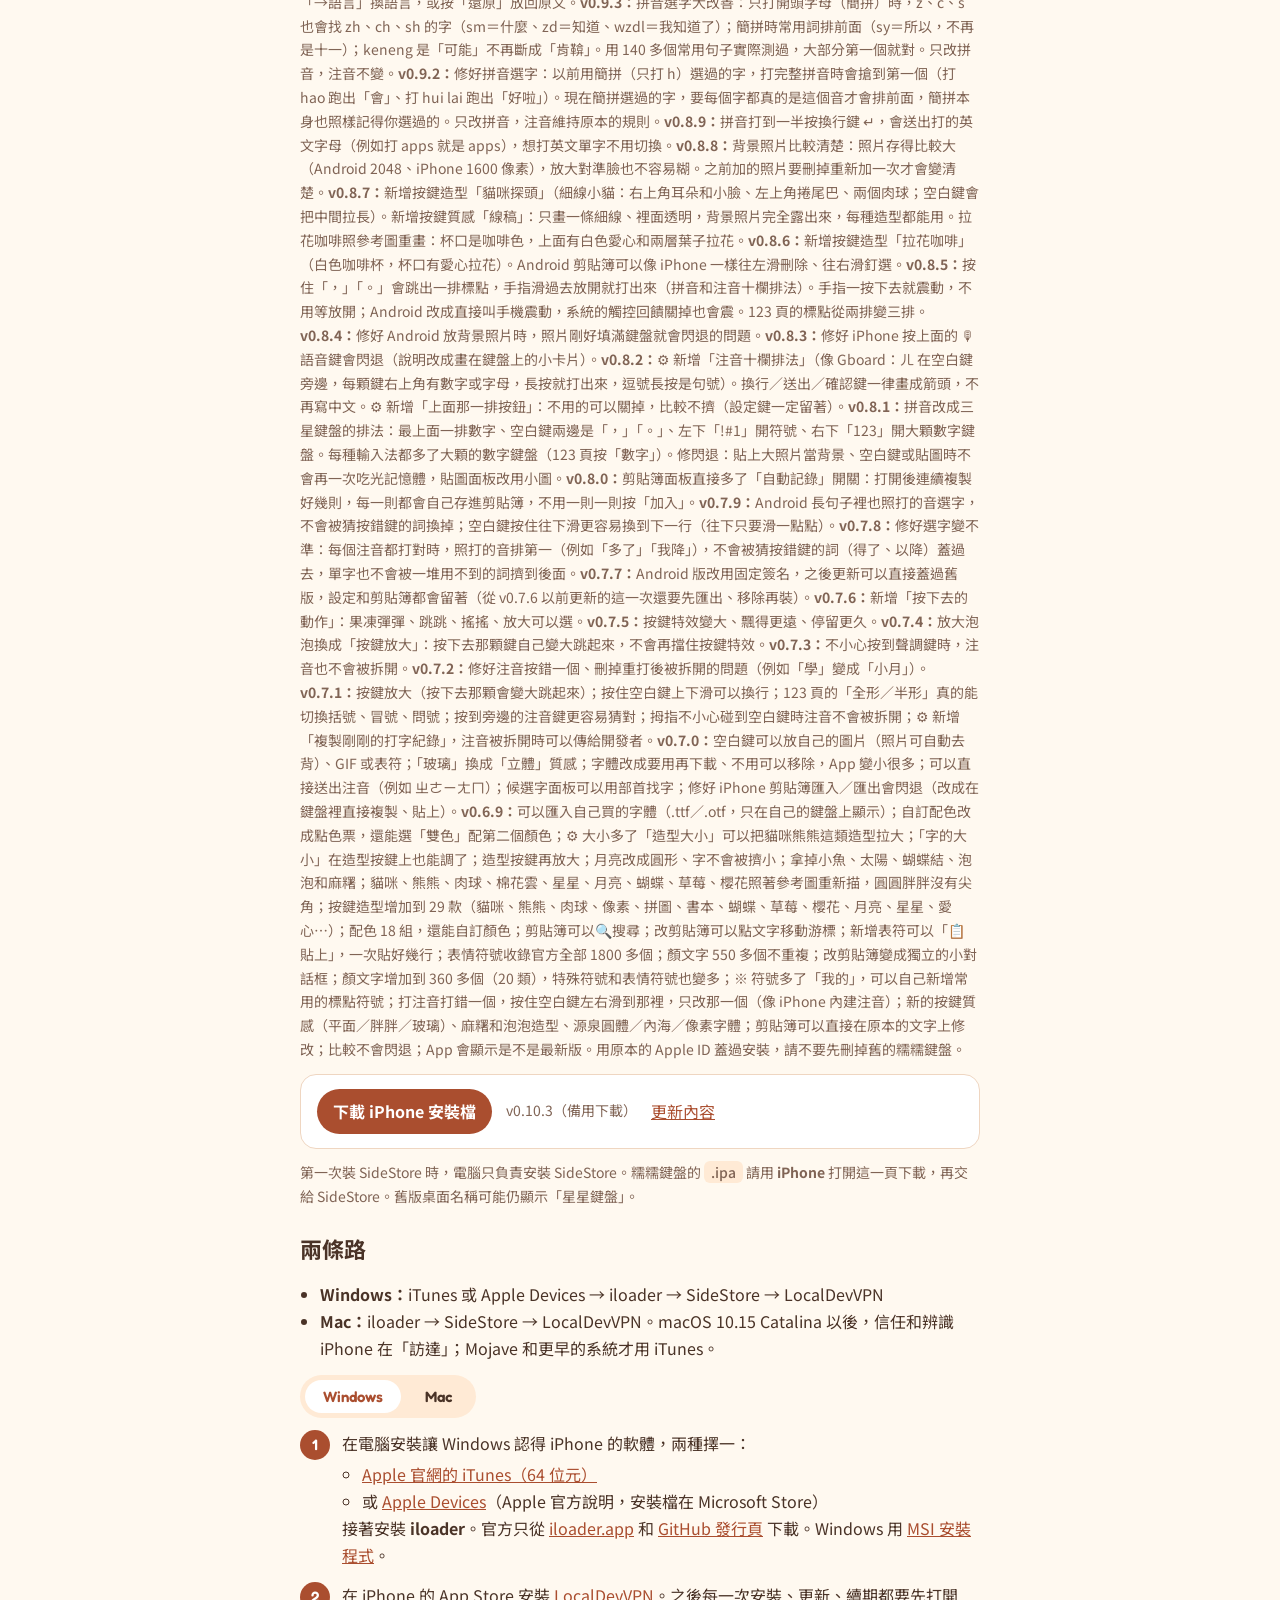
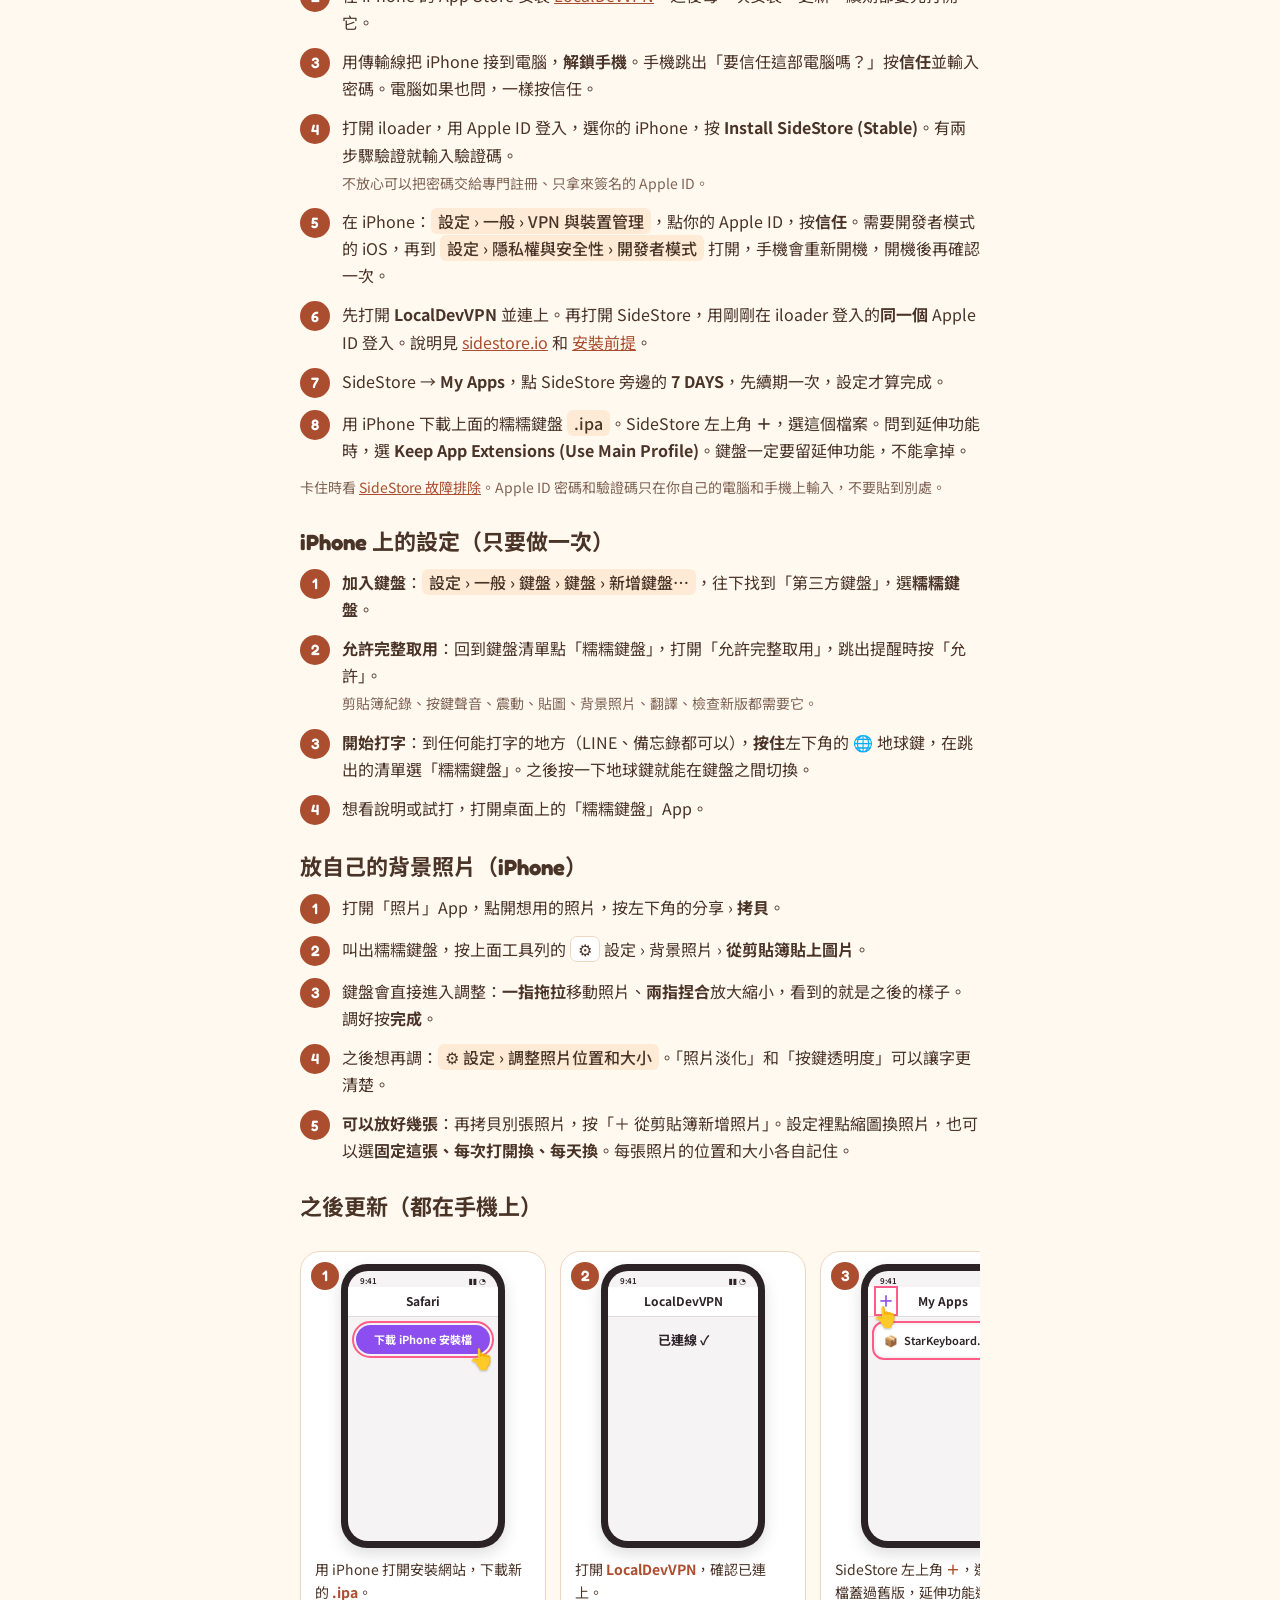
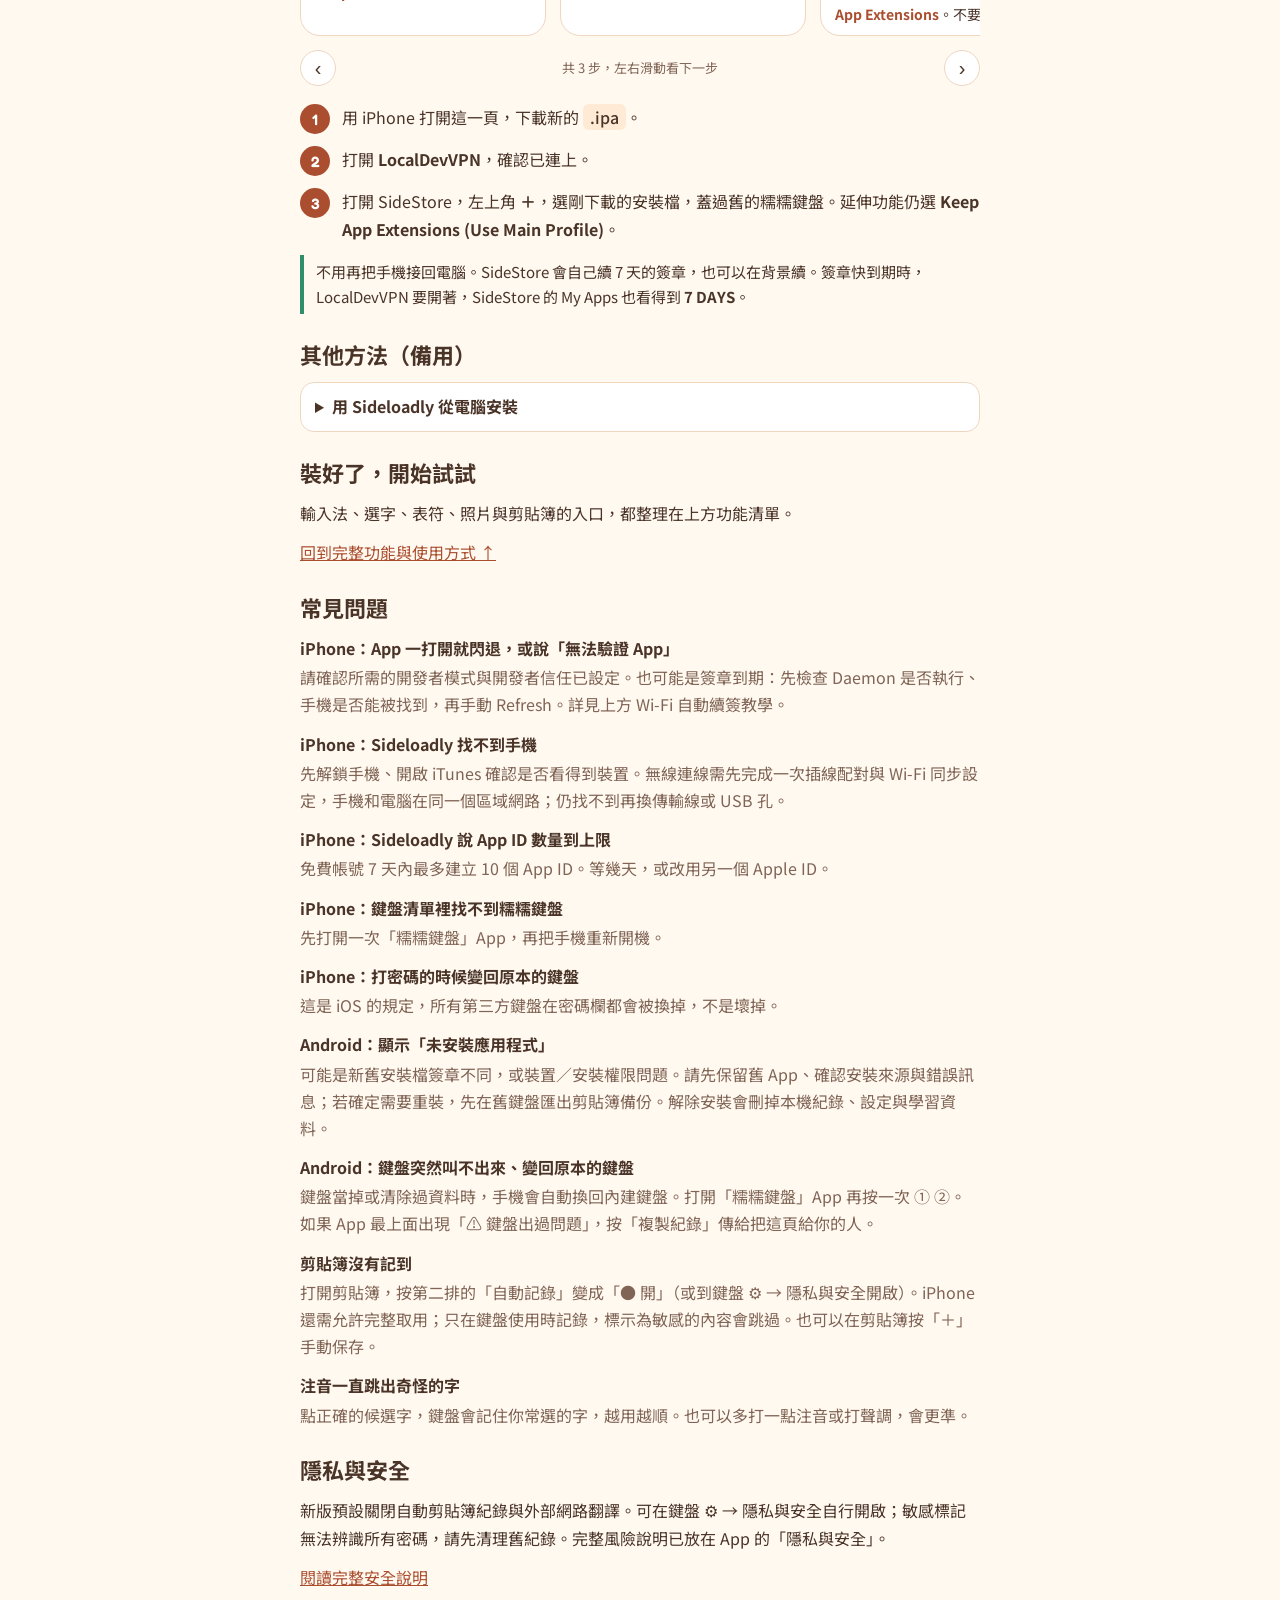
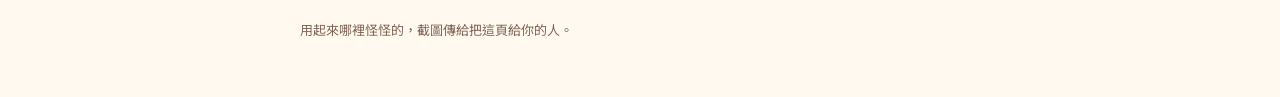
==== commit ad58a6f6: "v0.10.3：修 iPhone 液態系列打字卡頓與閃退（按鍵畫好存成圖片、每顆鍵只放自己那塊照片、不用 CoreImage、照片沒變不重新對準） Co-Authored-By: Claude Opu" ====
--- a/docs/index.html
+++ b/docs/index.html
@@ -199,7 +199,7 @@
 <p class="catalog-kicker">從第一版到現在，一次看完整</p>
 <h2 id="features-heading">糯糯鍵盤，到底能做什麼？</h2>
 <p>包含最初版本與後續更新，共整理成 <b>34 項功能、6 個分類</b>。每項都有用途、入口與限制；不只列最近新增的功能。</p>
-<p class="note">依已發布的 v0.10.2 整理・2026/11/04。標示「平台有差異」的項目請看內文；網頁預覽是示意，不等同手機實測。</p>
+<p class="note">依已發布的 v0.10.3 整理・2026/11/04。標示「平台有差異」的項目請看內文；網頁預覽是示意，不等同手機實測。</p>
 <div class="catalog-controls" hidden><button type="button" id="features-expand">全部展開</button><button type="button" id="features-collapse">全部收起</button></div>
 <details class="feature-group" id="features-input" open>
 <summary><span class="catalog-number">01</span><span><strong>輸入方式與語音</strong><small>注音、拼音、英文、滑行、韓文、日文、手寫與語音 · 9 項</small></span></summary><div class="catalog-cards">
@@ -287,10 +287,10 @@
 
     <section>
       <h2>下載糯糯鍵盤</h2>
-      <p class="note"><b>v0.10.2：</b>液態玻璃、液態金屬的造型裝飾也立體了：肉球、貓耳、眼睛這些小圖案底下有影子，上緣一道亮邊、下緣一道暗邊，看起來凸起來，每一款造型都一樣。<b>v0.10.1：</b>修 iPhone 液態玻璃、液態金屬在貓掌這類造型外面多出一圈圓邊：反光和光點改成照按鍵形狀剪裁。<b>v0.10.0：</b>修 iPhone 打字打久了會閃退：選字用的暫存資料以前沒有上限，打越多字就越大，超過鍵盤能用的記憶體就被系統關掉；現在有上限了（Android 也一起改）。背景照片照螢幕真正的解析度讀，清晰度不變；橫的照片這類用不到那麼大的就讀小一點，省記憶體。<b>v0.9.9：</b>液態玻璃更立體、更亮：大片反光、光點、厚度和浮起來的影子。新增按鍵質感「液態金屬」（跟著按鍵顏色的金屬反光，很立體）。新增快捷片語時可以按「📋 貼上」，很長的地址、自我介紹先複製好再貼上就好。iPhone「邊調邊看」比較省記憶體。<b>v0.9.8：</b>App 裡可以調鍵盤高度、字的大小、按鍵間距、造型大小、按鍵透明度、照片淡化，邊拖滑桿邊看下面的鍵盤跟著變（iPhone 要開「允許完整取用」）；在鍵盤裡調過的值，App 的滑桿也會跟著同步。<b>v0.9.7：</b>新增按鍵質感「液態玻璃」：按鍵像透明的玻璃水滴，後面的背景照片會模糊、放大一點透出來，有亮亮的玻璃邊和反光（放背景照片最好看）。<b>v0.9.6：</b>⚙ 設定最上面多了「📑 跳到…」選單，點了直接到那一段（主題、按鍵造型、大小、背景照片…），捲動時也會顯示現在在哪一段；iPhone 捲動設定時不會再順便按到按鈕或開關。新增「📏 邊看邊調大小」：選字列變成滑桿，下面的鍵盤照常顯示可以試打。剪貼簿「資料夾管理」可以直接打開那個資料夾。背景照片可以一次挑好幾張（最多 10 張）。iPhone 從 App 挑的背景照片比較清楚（從 1000 改成 1600 像素）。<b>v0.9.5：</b>空白鍵變觸控板：按住空白鍵滑動時整片鍵盤變淡，上下左右、斜斜滑都能移動游標，換行時留在原本的直排位置，每動一格輕輕震一下；左右移動比較穩，不會一下跑太多。修好 Android 展開候選字（▼）時，字和後面的注音鍵疊在一起。<b>v0.9.4：</b>快速翻譯：在輸入框打好字後按工具列「譯」，字會直接換成翻譯；上面顯示原文，可以按「→語言」換語言，或按「還原」放回原文。<b>v0.9.3：</b>拼音選字大改善：只打開頭字母（簡拼）時，z、c、s 也會找 zh、ch、sh 的字（sm＝什麼、zd＝知道、wzdl＝我知道了）；簡拼時常用詞排前面（sy＝所以，不再是十一）；keneng 是「可能」不再斷成「肯鞥」。用 140 多個常用句子實際測過，大部分第一個就對。只改拼音，注音不變。<b>v0.9.2：</b>修好拼音選字：以前用簡拼（只打 h）選過的字，打完整拼音時會搶到第一個（打 hao 跑出「會」、打 hui lai 跑出「好啦」）。現在簡拼選過的字，要每個字都真的是這個音才會排前面，簡拼本身也照樣記得你選過的。只改拼音，注音維持原本的規則。<b>v0.8.9：</b>拼音打到一半按換行鍵 ↵，會送出打的英文字母（例如打 apps 就是 apps），想打英文單字不用切換。<b>v0.8.8：</b>背景照片比較清楚：照片存得比較大（Android 2048、iPhone 1600 像素），放大對準臉也不容易糊。之前加的照片要刪掉重新加一次才會變清楚。<b>v0.8.7：</b>新增按鍵造型「貓咪探頭」（細線小貓：右上角耳朵和小臉、左上角捲尾巴、兩個肉球；空白鍵會把中間拉長）。新增按鍵質感「線稿」：只畫一條細線、裡面透明，背景照片完全露出來，每種造型都能用。拉花咖啡照參考圖重畫：杯口是咖啡色，上面有白色愛心和兩層葉子拉花。<b>v0.8.6：</b>新增按鍵造型「拉花咖啡」（白色咖啡杯，杯口有愛心拉花）。Android 剪貼簿可以像 iPhone 一樣往左滑刪除、往右滑釘選。<b>v0.8.5：</b>按住「，」「。」會跳出一排標點，手指滑過去放開就打出來（拼音和注音十欄排法）。手指一按下去就震動，不用等放開；Android 改成直接叫手機震動，系統的觸控回饋關掉也會震。123 頁的標點從兩排變三排。<b>v0.8.4：</b>修好 Android 放背景照片時，照片剛好填滿鍵盤就會閃退的問題。<b>v0.8.3：</b>修好 iPhone 按上面的 🎙 語音鍵會閃退（說明改成畫在鍵盤上的小卡片）。<b>v0.8.2：</b>⚙ 新增「注音十欄排法」（像 Gboard：ㄦ 在空白鍵旁邊，每顆鍵右上角有數字或字母，長按就打出來，逗號長按是句號）。換行／送出／確認鍵一律畫成箭頭，不再寫中文。⚙ 新增「上面那一排按鈕」：不用的可以關掉，比較不擠（設定鍵一定留著）。<b>v0.8.1：</b>拼音改成三星鍵盤的排法：最上面一排數字、空白鍵兩邊是「，」「。」、左下「!#1」開符號、右下「123」開大顆數字鍵盤。每種輸入法都多了大顆的數字鍵盤（123 頁按「數字」）。修閃退：貼上大照片當背景、空白鍵或貼圖時不會再一次吃光記憶體，貼圖面板改用小圖。<b>v0.8.0：</b>剪貼簿面板直接多了「自動記錄」開關：打開後連續複製好幾則，每一則都會自己存進剪貼簿，不用一則一則按「加入」。<b>v0.7.9：</b>Android 長句子裡也照打的音選字，不會被猜按錯鍵的詞換掉；空白鍵按住往下滑更容易換到下一行（往下只要滑一點點）。<b>v0.7.8：</b>修好選字變不準：每個注音都打對時，照打的音排第一（例如「多了」「我降」），不會被猜按錯鍵的詞（得了、以降）蓋過去，單字也不會被一堆用不到的詞擠到後面。<b>v0.7.7：</b>Android 版改用固定簽名，之後更新可以直接蓋過舊版，設定和剪貼簿都會留著（從 v0.7.6 以前更新的這一次還要先匯出、移除再裝）。<b>v0.7.6：</b>新增「按下去的動作」：果凍彈彈、跳跳、搖搖、放大可以選。<b>v0.7.5：</b>按鍵特效變大、飄得更遠、停留更久。<b>v0.7.4：</b>放大泡泡換成「按鍵放大」：按下去那顆鍵自己變大跳起來，不會再擋住按鍵特效。<b>v0.7.3：</b>不小心按到聲調鍵時，注音也不會被拆開。<b>v0.7.2：</b>修好注音按錯一個、刪掉重打後被拆開的問題（例如「學」變成「小月」）。<b>v0.7.1：</b>按鍵放大（按下去那顆會變大跳起來）；按住空白鍵上下滑可以換行；123 頁的「全形／半形」真的能切換括號、冒號、問號；按到旁邊的注音鍵更容易猜對；拇指不小心碰到空白鍵時注音不會被拆開；⚙ 新增「複製剛剛的打字紀錄」，注音被拆開時可以傳給開發者。<b>v0.7.0：</b>空白鍵可以放自己的圖片（照片可自動去背）、GIF 或表符；「玻璃」換成「立體」質感；字體改成要用再下載、不用可以移除，App 變小很多；可以直接送出注音（例如 ㄓㄜㄧㄤㄇ）；候選字面板可以用部首找字；修好 iPhone 剪貼簿匯入／匯出會閃退（改成在鍵盤裡直接複製、貼上）。<b>v0.6.9：</b>可以匯入自己買的字體（.ttf／.otf，只在自己的鍵盤上顯示）；自訂配色改成點色票，還能選「雙色」配第二個顏色；⚙ 大小多了「造型大小」可以把貓咪熊熊這類造型拉大；「字的大小」在造型按鍵上也能調了；造型按鍵再放大；月亮改成圓形、字不會被擠小；拿掉小魚、太陽、蝴蝶結、泡泡和麻糬；貓咪、熊熊、肉球、棉花雲、星星、月亮、蝴蝶、草莓、櫻花照著參考圖重新描，圓圓胖胖沒有尖角；按鍵造型增加到 29 款（貓咪、熊熊、肉球、像素、拼圖、書本、蝴蝶、草莓、櫻花、月亮、星星、愛心…）；配色 18 組，還能自訂顏色；剪貼簿可以🔍搜尋；改剪貼簿可以點文字移動游標；新增表符可以「📋 貼上」，一次貼好幾行；表情符號收錄官方全部 1800 多個；顏文字 550 多個不重複；改剪貼簿變成獨立的小對話框；顏文字增加到 360 多個（20 類），特殊符號和表情符號也變多；※ 符號多了「我的」，可以自己新增常用的標點符號；打注音打錯一個，按住空白鍵左右滑到那裡，只改那一個（像 iPhone 內建注音）；新的按鍵質感（平面／胖胖／玻璃）、麻糬和泡泡造型、源泉圓體／內海／像素字體；剪貼簿可以直接在原本的文字上修改；比較不會閃退；App 會顯示是不是最新版。用原本的 Apple ID 蓋過安裝，請不要先刪掉舊的糯糯鍵盤。</p>
+      <p class="note"><b>v0.10.3：</b>修 iPhone 用液態玻璃、液態金屬時打字很卡、其他 App 也跟著卡、最後閃退：每顆鍵畫好一次就存起來，打字時不再每層重畫；每顆鍵只放自己後面那一小塊照片（以前每顆都放一整張）；模糊照片改成不用佔顯示記憶體的做法。<b>v0.10.2：</b>液態玻璃、液態金屬的造型裝飾也立體了：肉球、貓耳、眼睛這些小圖案底下有影子，上緣一道亮邊、下緣一道暗邊，看起來凸起來，每一款造型都一樣。<b>v0.10.1：</b>修 iPhone 液態玻璃、液態金屬在貓掌這類造型外面多出一圈圓邊：反光和光點改成照按鍵形狀剪裁。<b>v0.10.0：</b>修 iPhone 打字打久了會閃退：選字用的暫存資料以前沒有上限，打越多字就越大，超過鍵盤能用的記憶體就被系統關掉；現在有上限了（Android 也一起改）。背景照片照螢幕真正的解析度讀，清晰度不變；橫的照片這類用不到那麼大的就讀小一點，省記憶體。<b>v0.9.9：</b>液態玻璃更立體、更亮：大片反光、光點、厚度和浮起來的影子。新增按鍵質感「液態金屬」（跟著按鍵顏色的金屬反光，很立體）。新增快捷片語時可以按「📋 貼上」，很長的地址、自我介紹先複製好再貼上就好。iPhone「邊調邊看」比較省記憶體。<b>v0.9.8：</b>App 裡可以調鍵盤高度、字的大小、按鍵間距、造型大小、按鍵透明度、照片淡化，邊拖滑桿邊看下面的鍵盤跟著變（iPhone 要開「允許完整取用」）；在鍵盤裡調過的值，App 的滑桿也會跟著同步。<b>v0.9.7：</b>新增按鍵質感「液態玻璃」：按鍵像透明的玻璃水滴，後面的背景照片會模糊、放大一點透出來，有亮亮的玻璃邊和反光（放背景照片最好看）。<b>v0.9.6：</b>⚙ 設定最上面多了「📑 跳到…」選單，點了直接到那一段（主題、按鍵造型、大小、背景照片…），捲動時也會顯示現在在哪一段；iPhone 捲動設定時不會再順便按到按鈕或開關。新增「📏 邊看邊調大小」：選字列變成滑桿，下面的鍵盤照常顯示可以試打。剪貼簿「資料夾管理」可以直接打開那個資料夾。背景照片可以一次挑好幾張（最多 10 張）。iPhone 從 App 挑的背景照片比較清楚（從 1000 改成 1600 像素）。<b>v0.9.5：</b>空白鍵變觸控板：按住空白鍵滑動時整片鍵盤變淡，上下左右、斜斜滑都能移動游標，換行時留在原本的直排位置，每動一格輕輕震一下；左右移動比較穩，不會一下跑太多。修好 Android 展開候選字（▼）時，字和後面的注音鍵疊在一起。<b>v0.9.4：</b>快速翻譯：在輸入框打好字後按工具列「譯」，字會直接換成翻譯；上面顯示原文，可以按「→語言」換語言，或按「還原」放回原文。<b>v0.9.3：</b>拼音選字大改善：只打開頭字母（簡拼）時，z、c、s 也會找 zh、ch、sh 的字（sm＝什麼、zd＝知道、wzdl＝我知道了）；簡拼時常用詞排前面（sy＝所以，不再是十一）；keneng 是「可能」不再斷成「肯鞥」。用 140 多個常用句子實際測過，大部分第一個就對。只改拼音，注音不變。<b>v0.9.2：</b>修好拼音選字：以前用簡拼（只打 h）選過的字，打完整拼音時會搶到第一個（打 hao 跑出「會」、打 hui lai 跑出「好啦」）。現在簡拼選過的字，要每個字都真的是這個音才會排前面，簡拼本身也照樣記得你選過的。只改拼音，注音維持原本的規則。<b>v0.8.9：</b>拼音打到一半按換行鍵 ↵，會送出打的英文字母（例如打 apps 就是 apps），想打英文單字不用切換。<b>v0.8.8：</b>背景照片比較清楚：照片存得比較大（Android 2048、iPhone 1600 像素），放大對準臉也不容易糊。之前加的照片要刪掉重新加一次才會變清楚。<b>v0.8.7：</b>新增按鍵造型「貓咪探頭」（細線小貓：右上角耳朵和小臉、左上角捲尾巴、兩個肉球；空白鍵會把中間拉長）。新增按鍵質感「線稿」：只畫一條細線、裡面透明，背景照片完全露出來，每種造型都能用。拉花咖啡照參考圖重畫：杯口是咖啡色，上面有白色愛心和兩層葉子拉花。<b>v0.8.6：</b>新增按鍵造型「拉花咖啡」（白色咖啡杯，杯口有愛心拉花）。Android 剪貼簿可以像 iPhone 一樣往左滑刪除、往右滑釘選。<b>v0.8.5：</b>按住「，」「。」會跳出一排標點，手指滑過去放開就打出來（拼音和注音十欄排法）。手指一按下去就震動，不用等放開；Android 改成直接叫手機震動，系統的觸控回饋關掉也會震。123 頁的標點從兩排變三排。<b>v0.8.4：</b>修好 Android 放背景照片時，照片剛好填滿鍵盤就會閃退的問題。<b>v0.8.3：</b>修好 iPhone 按上面的 🎙 語音鍵會閃退（說明改成畫在鍵盤上的小卡片）。<b>v0.8.2：</b>⚙ 新增「注音十欄排法」（像 Gboard：ㄦ 在空白鍵旁邊，每顆鍵右上角有數字或字母，長按就打出來，逗號長按是句號）。換行／送出／確認鍵一律畫成箭頭，不再寫中文。⚙ 新增「上面那一排按鈕」：不用的可以關掉，比較不擠（設定鍵一定留著）。<b>v0.8.1：</b>拼音改成三星鍵盤的排法：最上面一排數字、空白鍵兩邊是「，」「。」、左下「!#1」開符號、右下「123」開大顆數字鍵盤。每種輸入法都多了大顆的數字鍵盤（123 頁按「數字」）。修閃退：貼上大照片當背景、空白鍵或貼圖時不會再一次吃光記憶體，貼圖面板改用小圖。<b>v0.8.0：</b>剪貼簿面板直接多了「自動記錄」開關：打開後連續複製好幾則，每一則都會自己存進剪貼簿，不用一則一則按「加入」。<b>v0.7.9：</b>Android 長句子裡也照打的音選字，不會被猜按錯鍵的詞換掉；空白鍵按住往下滑更容易換到下一行（往下只要滑一點點）。<b>v0.7.8：</b>修好選字變不準：每個注音都打對時，照打的音排第一（例如「多了」「我降」），不會被猜按錯鍵的詞（得了、以降）蓋過去，單字也不會被一堆用不到的詞擠到後面。<b>v0.7.7：</b>Android 版改用固定簽名，之後更新可以直接蓋過舊版，設定和剪貼簿都會留著（從 v0.7.6 以前更新的這一次還要先匯出、移除再裝）。<b>v0.7.6：</b>新增「按下去的動作」：果凍彈彈、跳跳、搖搖、放大可以選。<b>v0.7.5：</b>按鍵特效變大、飄得更遠、停留更久。<b>v0.7.4：</b>放大泡泡換成「按鍵放大」：按下去那顆鍵自己變大跳起來，不會再擋住按鍵特效。<b>v0.7.3：</b>不小心按到聲調鍵時，注音也不會被拆開。<b>v0.7.2：</b>修好注音按錯一個、刪掉重打後被拆開的問題（例如「學」變成「小月」）。<b>v0.7.1：</b>按鍵放大（按下去那顆會變大跳起來）；按住空白鍵上下滑可以換行；123 頁的「全形／半形」真的能切換括號、冒號、問號；按到旁邊的注音鍵更容易猜對；拇指不小心碰到空白鍵時注音不會被拆開；⚙ 新增「複製剛剛的打字紀錄」，注音被拆開時可以傳給開發者。<b>v0.7.0：</b>空白鍵可以放自己的圖片（照片可自動去背）、GIF 或表符；「玻璃」換成「立體」質感；字體改成要用再下載、不用可以移除，App 變小很多；可以直接送出注音（例如 ㄓㄜㄧㄤㄇ）；候選字面板可以用部首找字；修好 iPhone 剪貼簿匯入／匯出會閃退（改成在鍵盤裡直接複製、貼上）。<b>v0.6.9：</b>可以匯入自己買的字體（.ttf／.otf，只在自己的鍵盤上顯示）；自訂配色改成點色票，還能選「雙色」配第二個顏色；⚙ 大小多了「造型大小」可以把貓咪熊熊這類造型拉大；「字的大小」在造型按鍵上也能調了；造型按鍵再放大；月亮改成圓形、字不會被擠小；拿掉小魚、太陽、蝴蝶結、泡泡和麻糬；貓咪、熊熊、肉球、棉花雲、星星、月亮、蝴蝶、草莓、櫻花照著參考圖重新描，圓圓胖胖沒有尖角；按鍵造型增加到 29 款（貓咪、熊熊、肉球、像素、拼圖、書本、蝴蝶、草莓、櫻花、月亮、星星、愛心…）；配色 18 組，還能自訂顏色；剪貼簿可以🔍搜尋；改剪貼簿可以點文字移動游標；新增表符可以「📋 貼上」，一次貼好幾行；表情符號收錄官方全部 1800 多個；顏文字 550 多個不重複；改剪貼簿變成獨立的小對話框；顏文字增加到 360 多個（20 類），特殊符號和表情符號也變多；※ 符號多了「我的」，可以自己新增常用的標點符號；打注音打錯一個，按住空白鍵左右滑到那裡，只改那一個（像 iPhone 內建注音）；新的按鍵質感（平面／胖胖／玻璃）、麻糬和泡泡造型、源泉圓體／內海／像素字體；剪貼簿可以直接在原本的文字上修改；比較不會閃退；App 會顯示是不是最新版。用原本的 Apple ID 蓋過安裝，請不要先刪掉舊的糯糯鍵盤。</p>
       <div class="download">
         <a id="download-iphone" class="btn" href="https://github.com/z3332111-cloud/StarKeyboard/releases/download/build-53/StarKeyboard.ipa">下載 iPhone 安裝檔</a>
-        <span id="version-iphone" class="note" aria-live="polite">v0.10.2（備用下載）</span>
+        <span id="version-iphone" class="note" aria-live="polite">v0.10.3（備用下載）</span>
         <a id="release-iphone" href="https://github.com/z3332111-cloud/StarKeyboard/releases/tag/build-53">更新內容</a>
       </div>
       <p class="note">第一次裝 SideStore 時，電腦只負責安裝 SideStore。糯糯鍵盤的 <span class="path">.ipa</span> 請用 <b>iPhone</b> 打開這一頁下載，再交給 SideStore。舊版桌面名稱可能仍顯示「星星鍵盤」。</p>
@@ -419,7 +419,7 @@
       <h2>下載並安裝</h2>
       <div class="download">
         <a id="download-android" class="btn" href="https://github.com/z3332111-cloud/StarKeyboard/releases/download/android-45/StarKeyboard.apk">下載 Android 安裝檔</a>
-        <span id="version-android" class="note" aria-live="polite">v0.10.2（備用下載）</span>
+        <span id="version-android" class="note" aria-live="polite">v0.10.3（備用下載）</span>
         <a id="release-android" href="https://github.com/z3332111-cloud/StarKeyboard/releases/tag/android-45">更新內容</a>
         <span class="note">本頁會自動取得最新已發布版本；新版打包完成後，重新開啟此頁即可。各版本的更新內容在 <a href="https://github.com/z3332111-cloud/StarKeyboard/releases">所有版本</a>（名稱有「Android」的）。</span>
       </div>
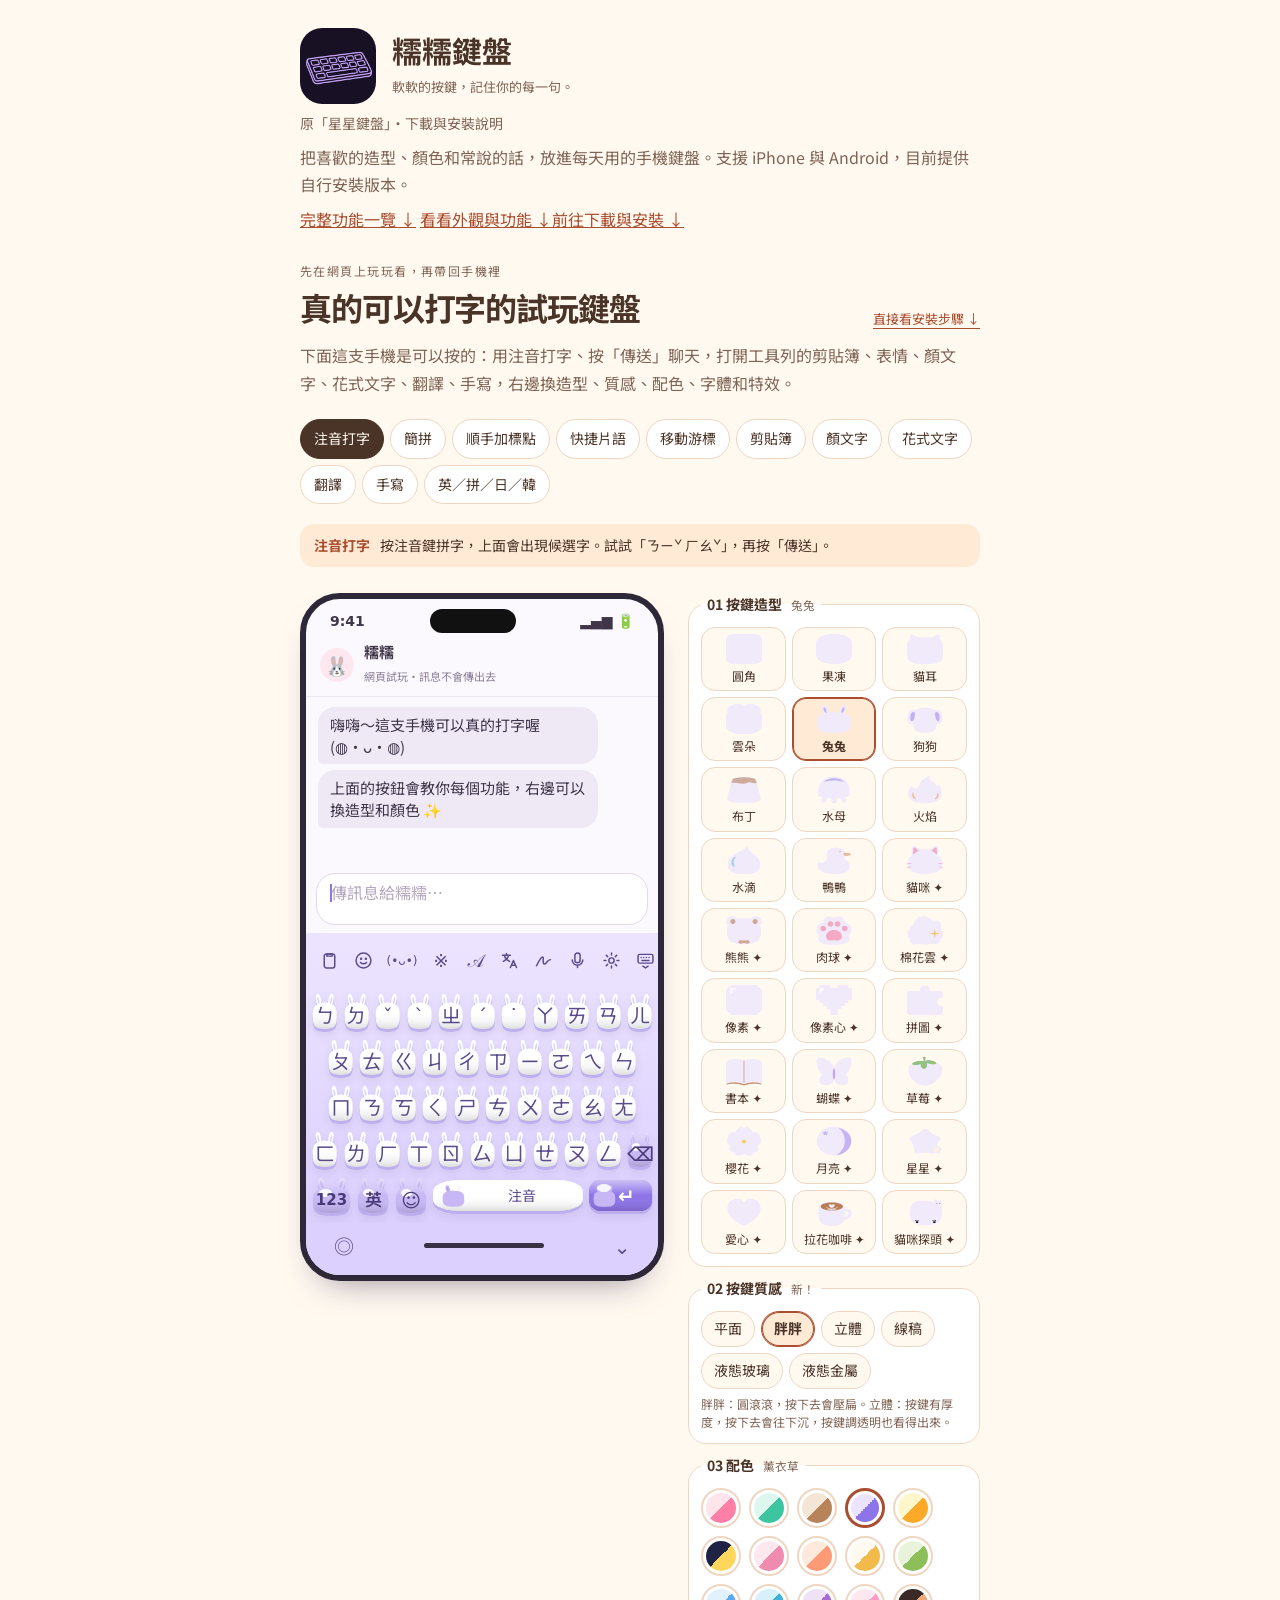
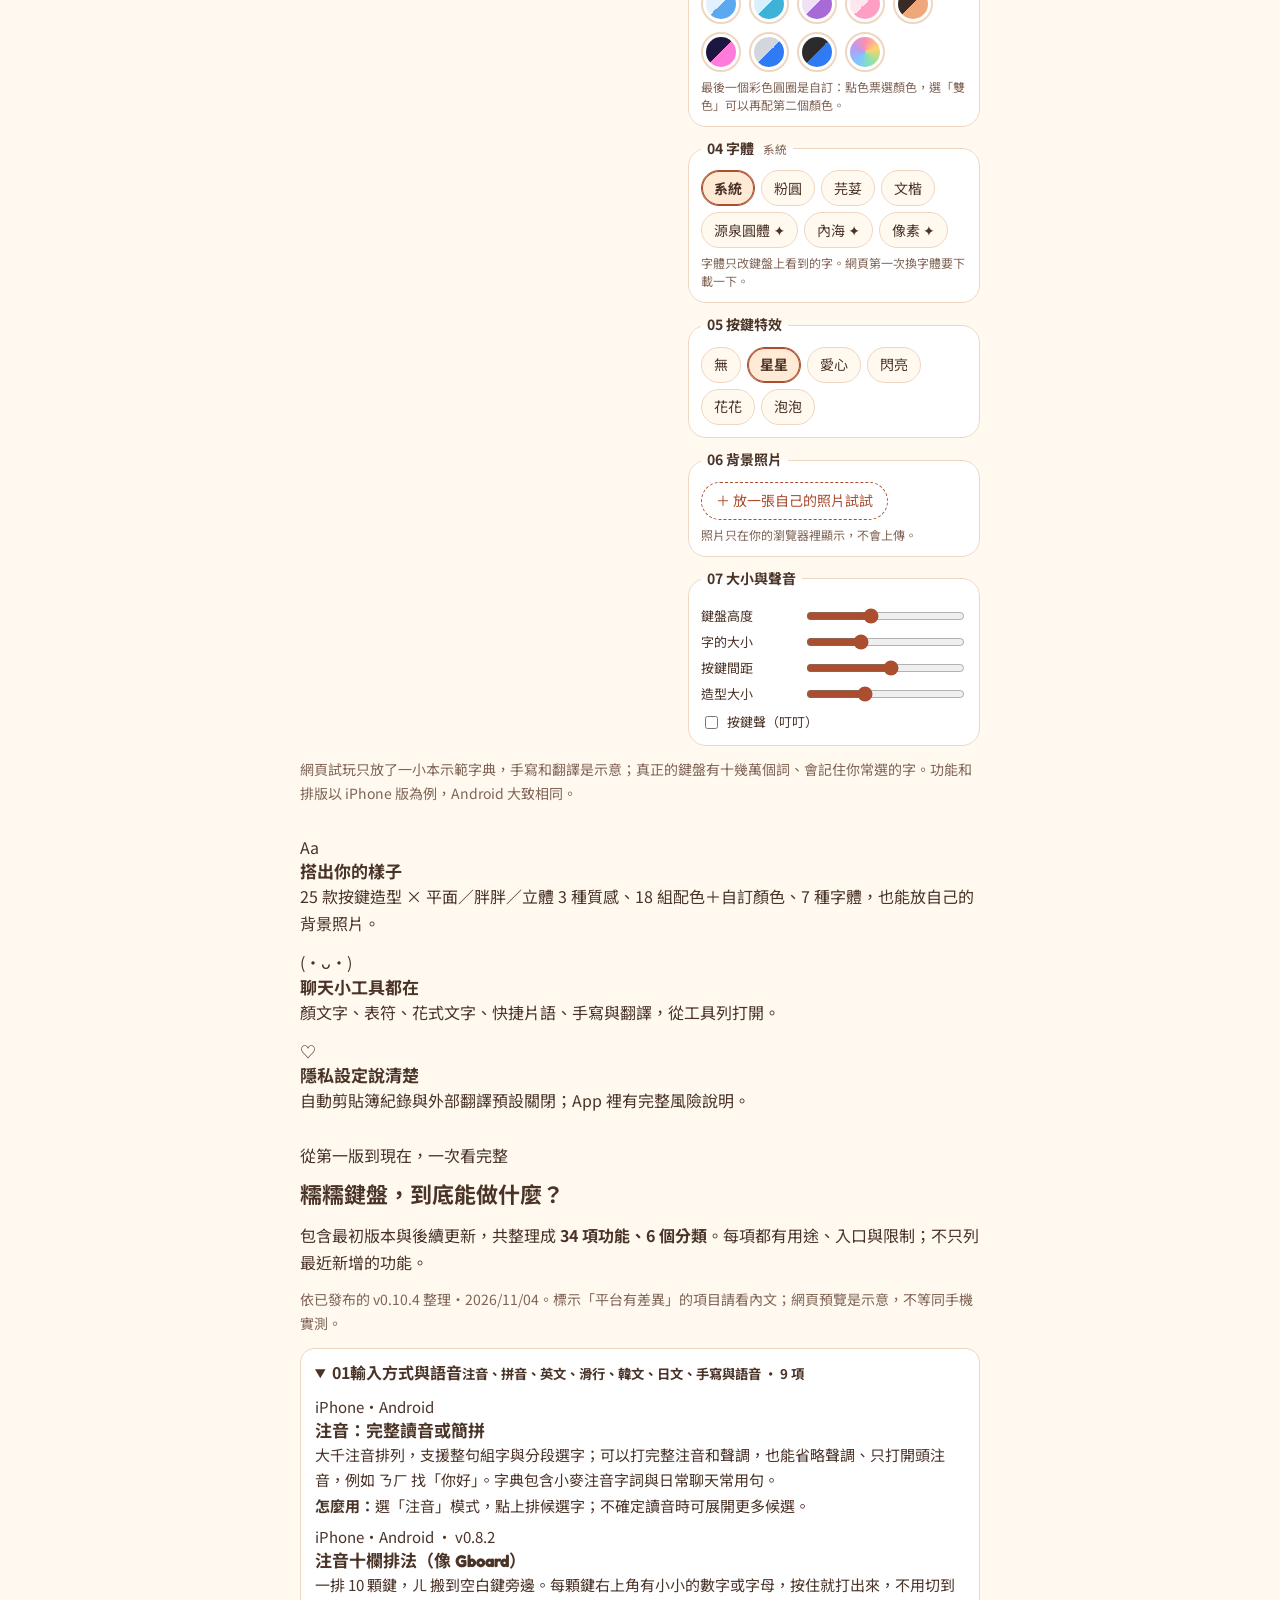
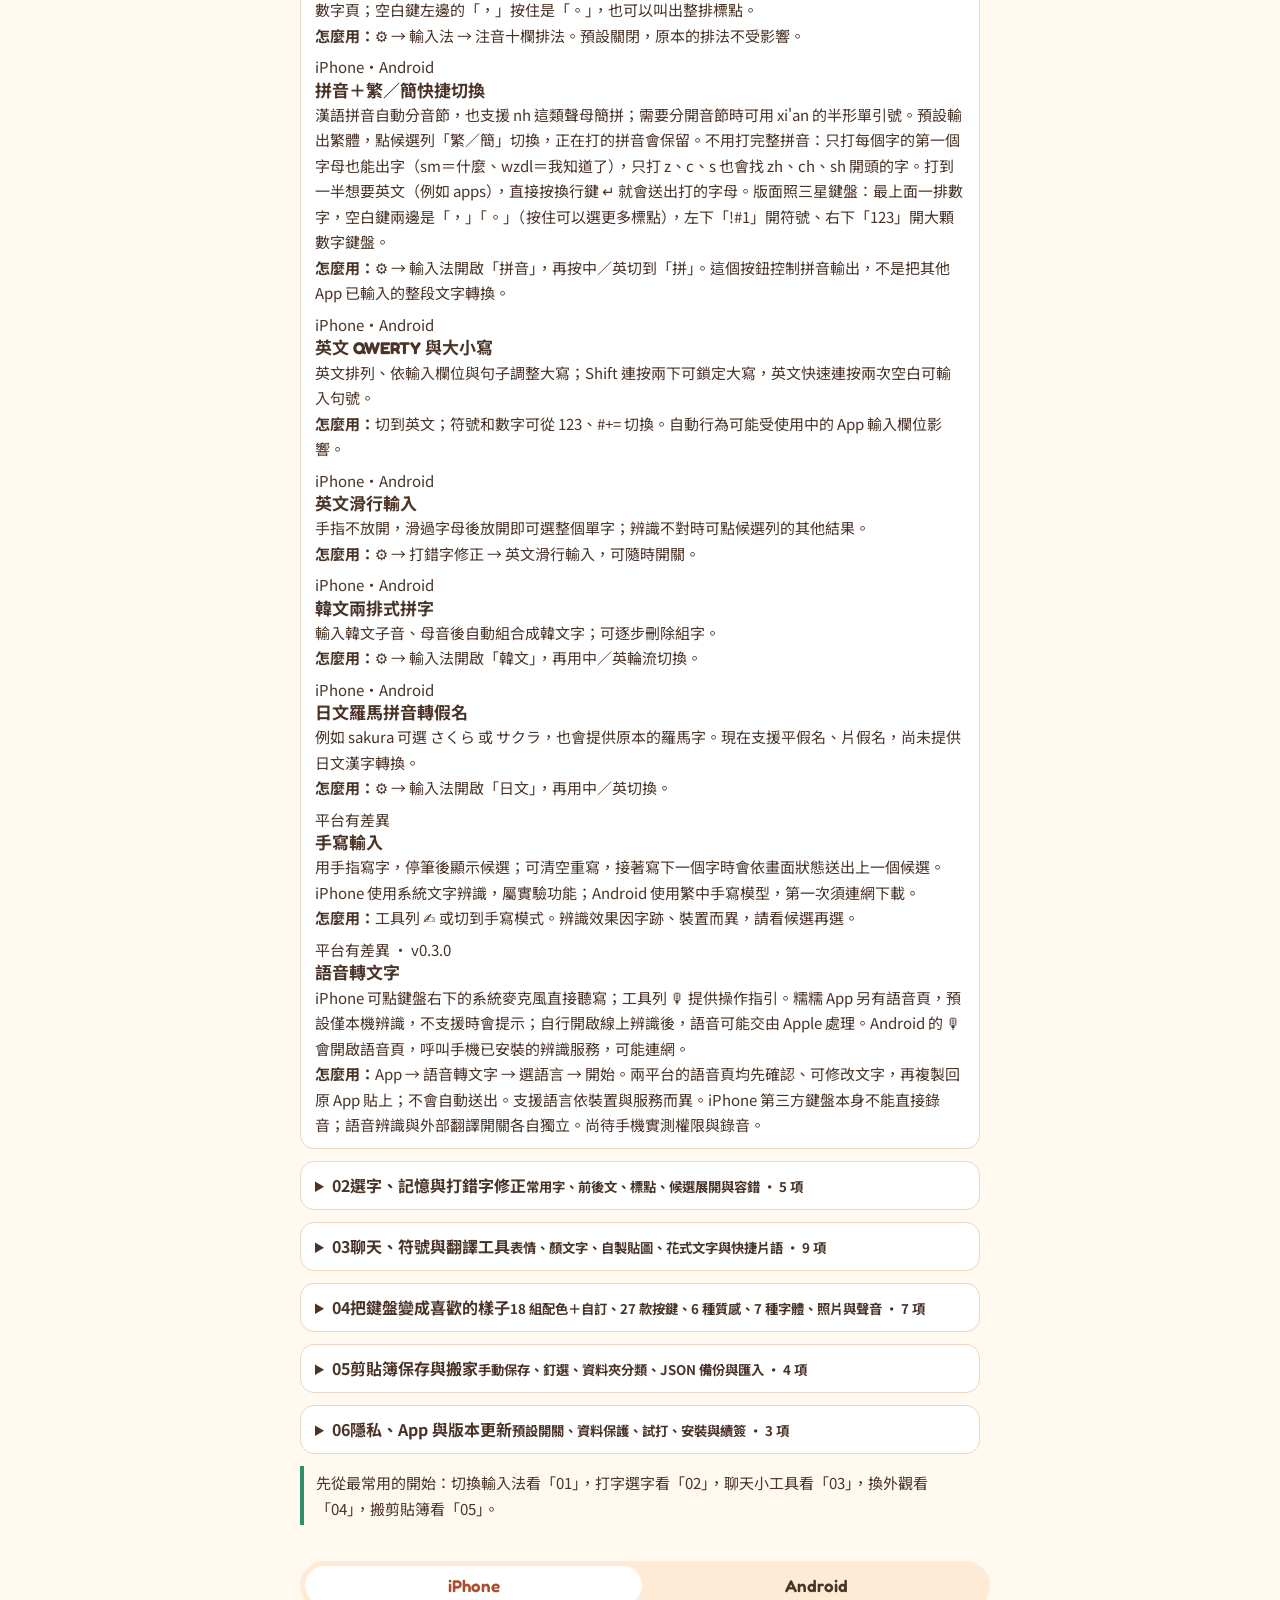
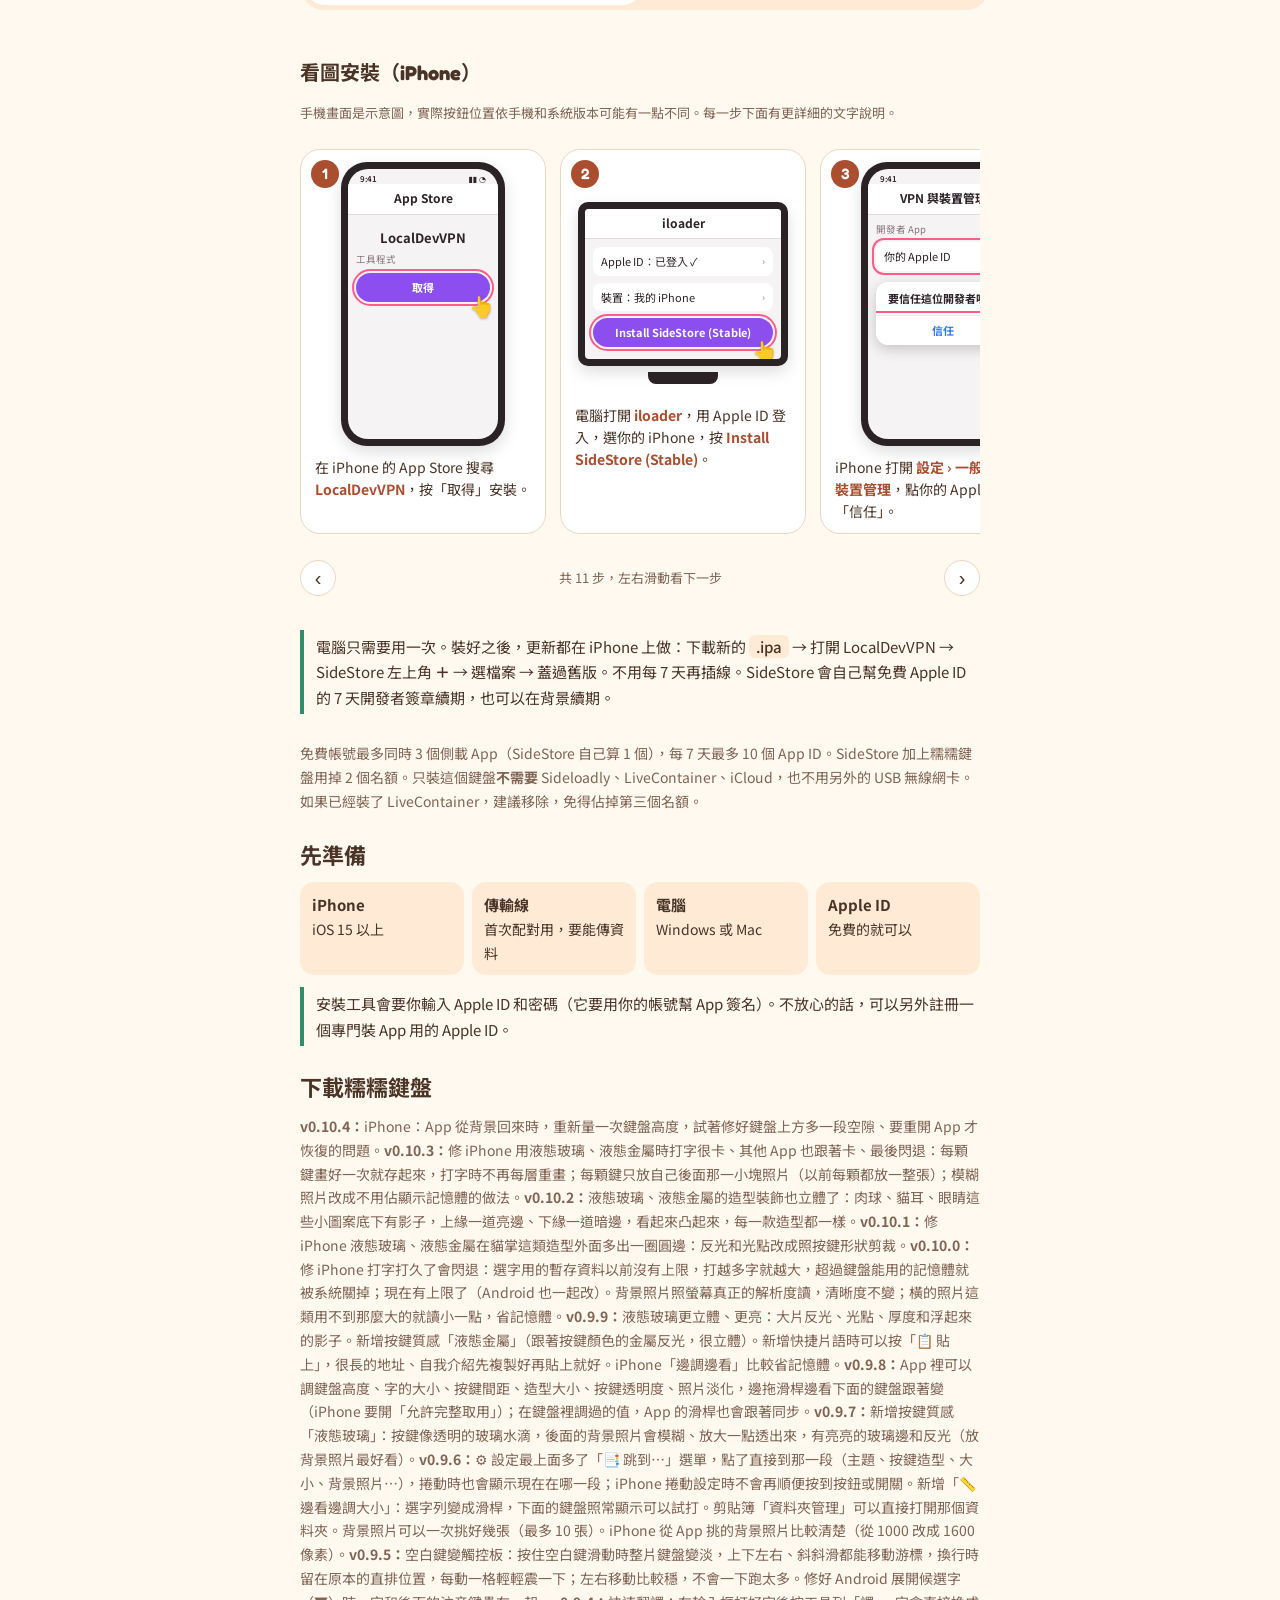
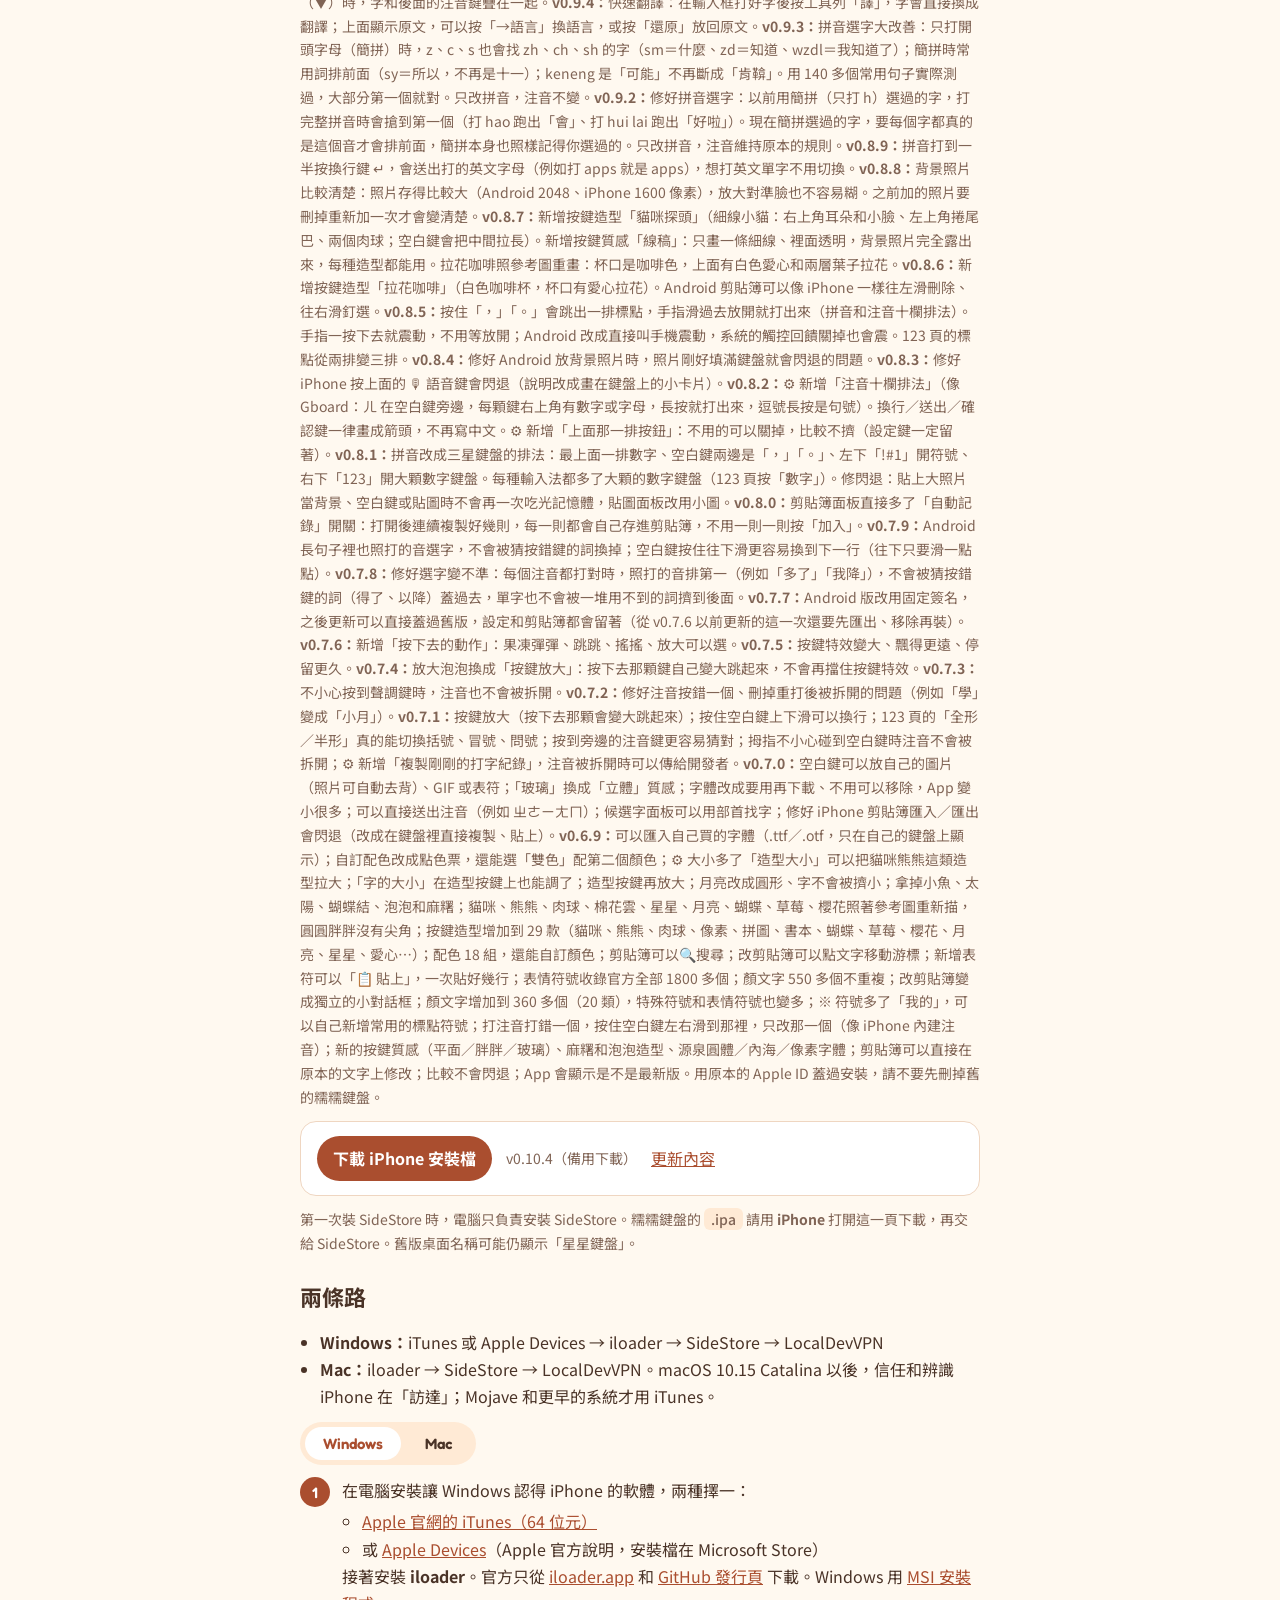
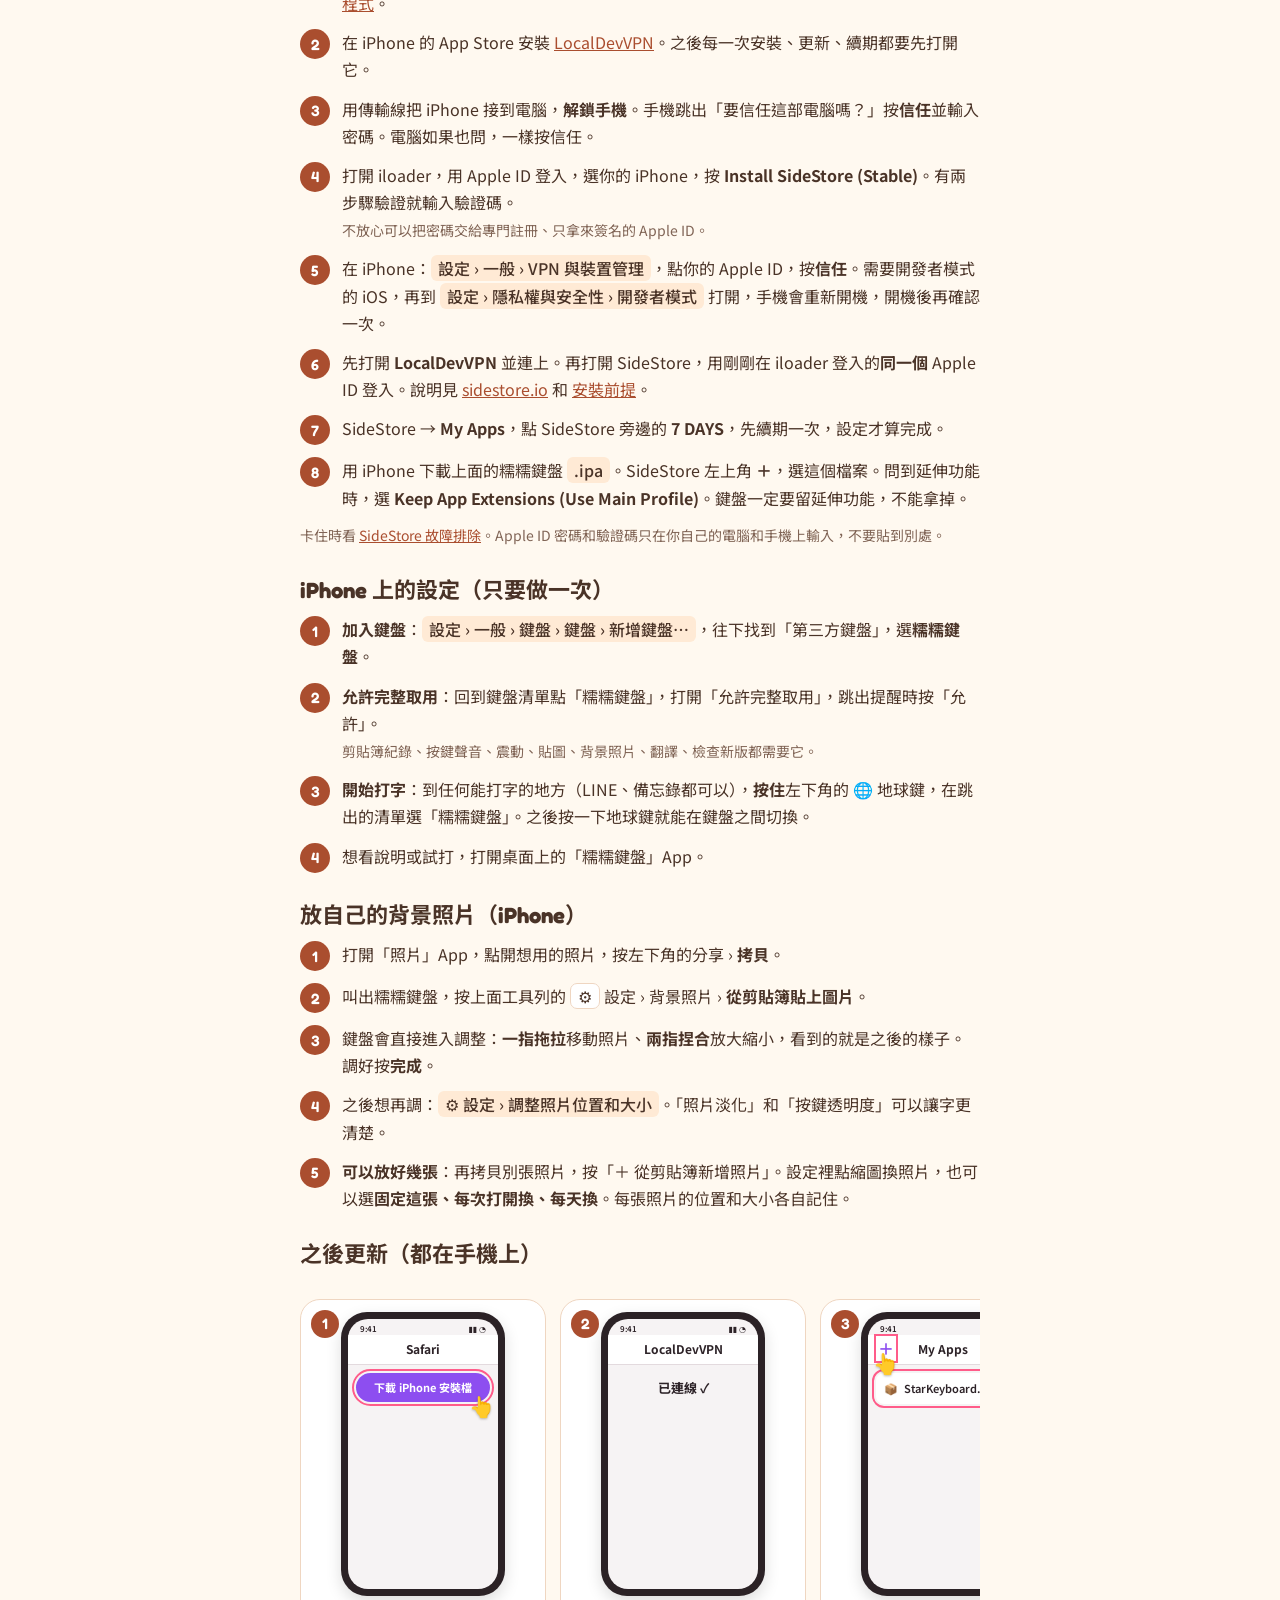
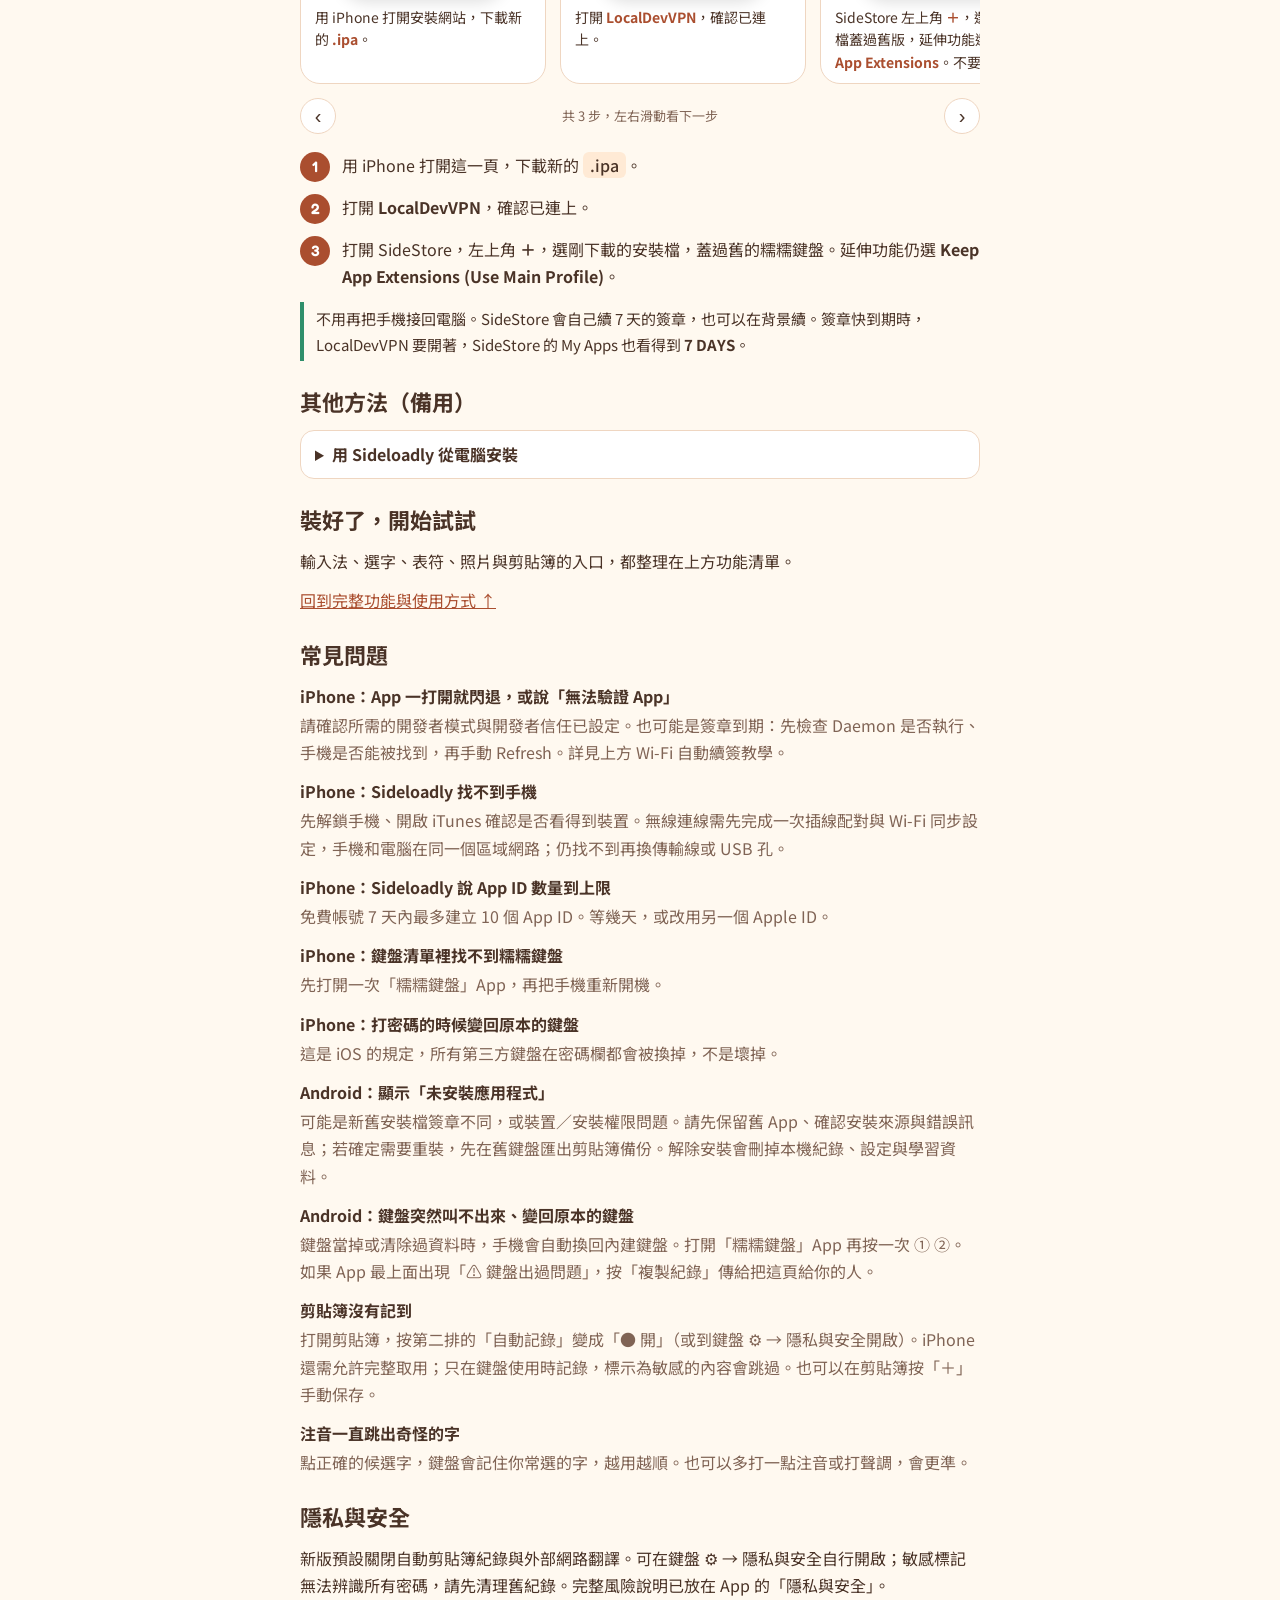
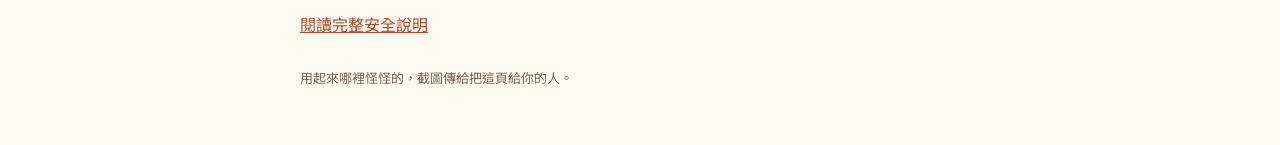
==== commit 808f7f72: "v0.10.4：iPhone App 從背景回來時重新量鍵盤高度（試修上方多一段空隙） Co-Authored-By: Claude Opus 5.5 <noreply@anthropic.com>" ====
--- a/docs/index.html
+++ b/docs/index.html
@@ -199,7 +199,7 @@
 <p class="catalog-kicker">從第一版到現在，一次看完整</p>
 <h2 id="features-heading">糯糯鍵盤，到底能做什麼？</h2>
 <p>包含最初版本與後續更新，共整理成 <b>34 項功能、6 個分類</b>。每項都有用途、入口與限制；不只列最近新增的功能。</p>
-<p class="note">依已發布的 v0.10.3 整理・2026/11/04。標示「平台有差異」的項目請看內文；網頁預覽是示意，不等同手機實測。</p>
+<p class="note">依已發布的 v0.10.4 整理・2026/11/04。標示「平台有差異」的項目請看內文；網頁預覽是示意，不等同手機實測。</p>
 <div class="catalog-controls" hidden><button type="button" id="features-expand">全部展開</button><button type="button" id="features-collapse">全部收起</button></div>
 <details class="feature-group" id="features-input" open>
 <summary><span class="catalog-number">01</span><span><strong>輸入方式與語音</strong><small>注音、拼音、英文、滑行、韓文、日文、手寫與語音 · 9 項</small></span></summary><div class="catalog-cards">
@@ -287,10 +287,10 @@
 
     <section>
       <h2>下載糯糯鍵盤</h2>
-      <p class="note"><b>v0.10.3：</b>修 iPhone 用液態玻璃、液態金屬時打字很卡、其他 App 也跟著卡、最後閃退：每顆鍵畫好一次就存起來，打字時不再每層重畫；每顆鍵只放自己後面那一小塊照片（以前每顆都放一整張）；模糊照片改成不用佔顯示記憶體的做法。<b>v0.10.2：</b>液態玻璃、液態金屬的造型裝飾也立體了：肉球、貓耳、眼睛這些小圖案底下有影子，上緣一道亮邊、下緣一道暗邊，看起來凸起來，每一款造型都一樣。<b>v0.10.1：</b>修 iPhone 液態玻璃、液態金屬在貓掌這類造型外面多出一圈圓邊：反光和光點改成照按鍵形狀剪裁。<b>v0.10.0：</b>修 iPhone 打字打久了會閃退：選字用的暫存資料以前沒有上限，打越多字就越大，超過鍵盤能用的記憶體就被系統關掉；現在有上限了（Android 也一起改）。背景照片照螢幕真正的解析度讀，清晰度不變；橫的照片這類用不到那麼大的就讀小一點，省記憶體。<b>v0.9.9：</b>液態玻璃更立體、更亮：大片反光、光點、厚度和浮起來的影子。新增按鍵質感「液態金屬」（跟著按鍵顏色的金屬反光，很立體）。新增快捷片語時可以按「📋 貼上」，很長的地址、自我介紹先複製好再貼上就好。iPhone「邊調邊看」比較省記憶體。<b>v0.9.8：</b>App 裡可以調鍵盤高度、字的大小、按鍵間距、造型大小、按鍵透明度、照片淡化，邊拖滑桿邊看下面的鍵盤跟著變（iPhone 要開「允許完整取用」）；在鍵盤裡調過的值，App 的滑桿也會跟著同步。<b>v0.9.7：</b>新增按鍵質感「液態玻璃」：按鍵像透明的玻璃水滴，後面的背景照片會模糊、放大一點透出來，有亮亮的玻璃邊和反光（放背景照片最好看）。<b>v0.9.6：</b>⚙ 設定最上面多了「📑 跳到…」選單，點了直接到那一段（主題、按鍵造型、大小、背景照片…），捲動時也會顯示現在在哪一段；iPhone 捲動設定時不會再順便按到按鈕或開關。新增「📏 邊看邊調大小」：選字列變成滑桿，下面的鍵盤照常顯示可以試打。剪貼簿「資料夾管理」可以直接打開那個資料夾。背景照片可以一次挑好幾張（最多 10 張）。iPhone 從 App 挑的背景照片比較清楚（從 1000 改成 1600 像素）。<b>v0.9.5：</b>空白鍵變觸控板：按住空白鍵滑動時整片鍵盤變淡，上下左右、斜斜滑都能移動游標，換行時留在原本的直排位置，每動一格輕輕震一下；左右移動比較穩，不會一下跑太多。修好 Android 展開候選字（▼）時，字和後面的注音鍵疊在一起。<b>v0.9.4：</b>快速翻譯：在輸入框打好字後按工具列「譯」，字會直接換成翻譯；上面顯示原文，可以按「→語言」換語言，或按「還原」放回原文。<b>v0.9.3：</b>拼音選字大改善：只打開頭字母（簡拼）時，z、c、s 也會找 zh、ch、sh 的字（sm＝什麼、zd＝知道、wzdl＝我知道了）；簡拼時常用詞排前面（sy＝所以，不再是十一）；keneng 是「可能」不再斷成「肯鞥」。用 140 多個常用句子實際測過，大部分第一個就對。只改拼音，注音不變。<b>v0.9.2：</b>修好拼音選字：以前用簡拼（只打 h）選過的字，打完整拼音時會搶到第一個（打 hao 跑出「會」、打 hui lai 跑出「好啦」）。現在簡拼選過的字，要每個字都真的是這個音才會排前面，簡拼本身也照樣記得你選過的。只改拼音，注音維持原本的規則。<b>v0.8.9：</b>拼音打到一半按換行鍵 ↵，會送出打的英文字母（例如打 apps 就是 apps），想打英文單字不用切換。<b>v0.8.8：</b>背景照片比較清楚：照片存得比較大（Android 2048、iPhone 1600 像素），放大對準臉也不容易糊。之前加的照片要刪掉重新加一次才會變清楚。<b>v0.8.7：</b>新增按鍵造型「貓咪探頭」（細線小貓：右上角耳朵和小臉、左上角捲尾巴、兩個肉球；空白鍵會把中間拉長）。新增按鍵質感「線稿」：只畫一條細線、裡面透明，背景照片完全露出來，每種造型都能用。拉花咖啡照參考圖重畫：杯口是咖啡色，上面有白色愛心和兩層葉子拉花。<b>v0.8.6：</b>新增按鍵造型「拉花咖啡」（白色咖啡杯，杯口有愛心拉花）。Android 剪貼簿可以像 iPhone 一樣往左滑刪除、往右滑釘選。<b>v0.8.5：</b>按住「，」「。」會跳出一排標點，手指滑過去放開就打出來（拼音和注音十欄排法）。手指一按下去就震動，不用等放開；Android 改成直接叫手機震動，系統的觸控回饋關掉也會震。123 頁的標點從兩排變三排。<b>v0.8.4：</b>修好 Android 放背景照片時，照片剛好填滿鍵盤就會閃退的問題。<b>v0.8.3：</b>修好 iPhone 按上面的 🎙 語音鍵會閃退（說明改成畫在鍵盤上的小卡片）。<b>v0.8.2：</b>⚙ 新增「注音十欄排法」（像 Gboard：ㄦ 在空白鍵旁邊，每顆鍵右上角有數字或字母，長按就打出來，逗號長按是句號）。換行／送出／確認鍵一律畫成箭頭，不再寫中文。⚙ 新增「上面那一排按鈕」：不用的可以關掉，比較不擠（設定鍵一定留著）。<b>v0.8.1：</b>拼音改成三星鍵盤的排法：最上面一排數字、空白鍵兩邊是「，」「。」、左下「!#1」開符號、右下「123」開大顆數字鍵盤。每種輸入法都多了大顆的數字鍵盤（123 頁按「數字」）。修閃退：貼上大照片當背景、空白鍵或貼圖時不會再一次吃光記憶體，貼圖面板改用小圖。<b>v0.8.0：</b>剪貼簿面板直接多了「自動記錄」開關：打開後連續複製好幾則，每一則都會自己存進剪貼簿，不用一則一則按「加入」。<b>v0.7.9：</b>Android 長句子裡也照打的音選字，不會被猜按錯鍵的詞換掉；空白鍵按住往下滑更容易換到下一行（往下只要滑一點點）。<b>v0.7.8：</b>修好選字變不準：每個注音都打對時，照打的音排第一（例如「多了」「我降」），不會被猜按錯鍵的詞（得了、以降）蓋過去，單字也不會被一堆用不到的詞擠到後面。<b>v0.7.7：</b>Android 版改用固定簽名，之後更新可以直接蓋過舊版，設定和剪貼簿都會留著（從 v0.7.6 以前更新的這一次還要先匯出、移除再裝）。<b>v0.7.6：</b>新增「按下去的動作」：果凍彈彈、跳跳、搖搖、放大可以選。<b>v0.7.5：</b>按鍵特效變大、飄得更遠、停留更久。<b>v0.7.4：</b>放大泡泡換成「按鍵放大」：按下去那顆鍵自己變大跳起來，不會再擋住按鍵特效。<b>v0.7.3：</b>不小心按到聲調鍵時，注音也不會被拆開。<b>v0.7.2：</b>修好注音按錯一個、刪掉重打後被拆開的問題（例如「學」變成「小月」）。<b>v0.7.1：</b>按鍵放大（按下去那顆會變大跳起來）；按住空白鍵上下滑可以換行；123 頁的「全形／半形」真的能切換括號、冒號、問號；按到旁邊的注音鍵更容易猜對；拇指不小心碰到空白鍵時注音不會被拆開；⚙ 新增「複製剛剛的打字紀錄」，注音被拆開時可以傳給開發者。<b>v0.7.0：</b>空白鍵可以放自己的圖片（照片可自動去背）、GIF 或表符；「玻璃」換成「立體」質感；字體改成要用再下載、不用可以移除，App 變小很多；可以直接送出注音（例如 ㄓㄜㄧㄤㄇ）；候選字面板可以用部首找字；修好 iPhone 剪貼簿匯入／匯出會閃退（改成在鍵盤裡直接複製、貼上）。<b>v0.6.9：</b>可以匯入自己買的字體（.ttf／.otf，只在自己的鍵盤上顯示）；自訂配色改成點色票，還能選「雙色」配第二個顏色；⚙ 大小多了「造型大小」可以把貓咪熊熊這類造型拉大；「字的大小」在造型按鍵上也能調了；造型按鍵再放大；月亮改成圓形、字不會被擠小；拿掉小魚、太陽、蝴蝶結、泡泡和麻糬；貓咪、熊熊、肉球、棉花雲、星星、月亮、蝴蝶、草莓、櫻花照著參考圖重新描，圓圓胖胖沒有尖角；按鍵造型增加到 29 款（貓咪、熊熊、肉球、像素、拼圖、書本、蝴蝶、草莓、櫻花、月亮、星星、愛心…）；配色 18 組，還能自訂顏色；剪貼簿可以🔍搜尋；改剪貼簿可以點文字移動游標；新增表符可以「📋 貼上」，一次貼好幾行；表情符號收錄官方全部 1800 多個；顏文字 550 多個不重複；改剪貼簿變成獨立的小對話框；顏文字增加到 360 多個（20 類），特殊符號和表情符號也變多；※ 符號多了「我的」，可以自己新增常用的標點符號；打注音打錯一個，按住空白鍵左右滑到那裡，只改那一個（像 iPhone 內建注音）；新的按鍵質感（平面／胖胖／玻璃）、麻糬和泡泡造型、源泉圓體／內海／像素字體；剪貼簿可以直接在原本的文字上修改；比較不會閃退；App 會顯示是不是最新版。用原本的 Apple ID 蓋過安裝，請不要先刪掉舊的糯糯鍵盤。</p>
+      <p class="note"><b>v0.10.4：</b>iPhone：App 從背景回來時，重新量一次鍵盤高度，試著修好鍵盤上方多一段空隙、要重開 App 才恢復的問題。<b>v0.10.3：</b>修 iPhone 用液態玻璃、液態金屬時打字很卡、其他 App 也跟著卡、最後閃退：每顆鍵畫好一次就存起來，打字時不再每層重畫；每顆鍵只放自己後面那一小塊照片（以前每顆都放一整張）；模糊照片改成不用佔顯示記憶體的做法。<b>v0.10.2：</b>液態玻璃、液態金屬的造型裝飾也立體了：肉球、貓耳、眼睛這些小圖案底下有影子，上緣一道亮邊、下緣一道暗邊，看起來凸起來，每一款造型都一樣。<b>v0.10.1：</b>修 iPhone 液態玻璃、液態金屬在貓掌這類造型外面多出一圈圓邊：反光和光點改成照按鍵形狀剪裁。<b>v0.10.0：</b>修 iPhone 打字打久了會閃退：選字用的暫存資料以前沒有上限，打越多字就越大，超過鍵盤能用的記憶體就被系統關掉；現在有上限了（Android 也一起改）。背景照片照螢幕真正的解析度讀，清晰度不變；橫的照片這類用不到那麼大的就讀小一點，省記憶體。<b>v0.9.9：</b>液態玻璃更立體、更亮：大片反光、光點、厚度和浮起來的影子。新增按鍵質感「液態金屬」（跟著按鍵顏色的金屬反光，很立體）。新增快捷片語時可以按「📋 貼上」，很長的地址、自我介紹先複製好再貼上就好。iPhone「邊調邊看」比較省記憶體。<b>v0.9.8：</b>App 裡可以調鍵盤高度、字的大小、按鍵間距、造型大小、按鍵透明度、照片淡化，邊拖滑桿邊看下面的鍵盤跟著變（iPhone 要開「允許完整取用」）；在鍵盤裡調過的值，App 的滑桿也會跟著同步。<b>v0.9.7：</b>新增按鍵質感「液態玻璃」：按鍵像透明的玻璃水滴，後面的背景照片會模糊、放大一點透出來，有亮亮的玻璃邊和反光（放背景照片最好看）。<b>v0.9.6：</b>⚙ 設定最上面多了「📑 跳到…」選單，點了直接到那一段（主題、按鍵造型、大小、背景照片…），捲動時也會顯示現在在哪一段；iPhone 捲動設定時不會再順便按到按鈕或開關。新增「📏 邊看邊調大小」：選字列變成滑桿，下面的鍵盤照常顯示可以試打。剪貼簿「資料夾管理」可以直接打開那個資料夾。背景照片可以一次挑好幾張（最多 10 張）。iPhone 從 App 挑的背景照片比較清楚（從 1000 改成 1600 像素）。<b>v0.9.5：</b>空白鍵變觸控板：按住空白鍵滑動時整片鍵盤變淡，上下左右、斜斜滑都能移動游標，換行時留在原本的直排位置，每動一格輕輕震一下；左右移動比較穩，不會一下跑太多。修好 Android 展開候選字（▼）時，字和後面的注音鍵疊在一起。<b>v0.9.4：</b>快速翻譯：在輸入框打好字後按工具列「譯」，字會直接換成翻譯；上面顯示原文，可以按「→語言」換語言，或按「還原」放回原文。<b>v0.9.3：</b>拼音選字大改善：只打開頭字母（簡拼）時，z、c、s 也會找 zh、ch、sh 的字（sm＝什麼、zd＝知道、wzdl＝我知道了）；簡拼時常用詞排前面（sy＝所以，不再是十一）；keneng 是「可能」不再斷成「肯鞥」。用 140 多個常用句子實際測過，大部分第一個就對。只改拼音，注音不變。<b>v0.9.2：</b>修好拼音選字：以前用簡拼（只打 h）選過的字，打完整拼音時會搶到第一個（打 hao 跑出「會」、打 hui lai 跑出「好啦」）。現在簡拼選過的字，要每個字都真的是這個音才會排前面，簡拼本身也照樣記得你選過的。只改拼音，注音維持原本的規則。<b>v0.8.9：</b>拼音打到一半按換行鍵 ↵，會送出打的英文字母（例如打 apps 就是 apps），想打英文單字不用切換。<b>v0.8.8：</b>背景照片比較清楚：照片存得比較大（Android 2048、iPhone 1600 像素），放大對準臉也不容易糊。之前加的照片要刪掉重新加一次才會變清楚。<b>v0.8.7：</b>新增按鍵造型「貓咪探頭」（細線小貓：右上角耳朵和小臉、左上角捲尾巴、兩個肉球；空白鍵會把中間拉長）。新增按鍵質感「線稿」：只畫一條細線、裡面透明，背景照片完全露出來，每種造型都能用。拉花咖啡照參考圖重畫：杯口是咖啡色，上面有白色愛心和兩層葉子拉花。<b>v0.8.6：</b>新增按鍵造型「拉花咖啡」（白色咖啡杯，杯口有愛心拉花）。Android 剪貼簿可以像 iPhone 一樣往左滑刪除、往右滑釘選。<b>v0.8.5：</b>按住「，」「。」會跳出一排標點，手指滑過去放開就打出來（拼音和注音十欄排法）。手指一按下去就震動，不用等放開；Android 改成直接叫手機震動，系統的觸控回饋關掉也會震。123 頁的標點從兩排變三排。<b>v0.8.4：</b>修好 Android 放背景照片時，照片剛好填滿鍵盤就會閃退的問題。<b>v0.8.3：</b>修好 iPhone 按上面的 🎙 語音鍵會閃退（說明改成畫在鍵盤上的小卡片）。<b>v0.8.2：</b>⚙ 新增「注音十欄排法」（像 Gboard：ㄦ 在空白鍵旁邊，每顆鍵右上角有數字或字母，長按就打出來，逗號長按是句號）。換行／送出／確認鍵一律畫成箭頭，不再寫中文。⚙ 新增「上面那一排按鈕」：不用的可以關掉，比較不擠（設定鍵一定留著）。<b>v0.8.1：</b>拼音改成三星鍵盤的排法：最上面一排數字、空白鍵兩邊是「，」「。」、左下「!#1」開符號、右下「123」開大顆數字鍵盤。每種輸入法都多了大顆的數字鍵盤（123 頁按「數字」）。修閃退：貼上大照片當背景、空白鍵或貼圖時不會再一次吃光記憶體，貼圖面板改用小圖。<b>v0.8.0：</b>剪貼簿面板直接多了「自動記錄」開關：打開後連續複製好幾則，每一則都會自己存進剪貼簿，不用一則一則按「加入」。<b>v0.7.9：</b>Android 長句子裡也照打的音選字，不會被猜按錯鍵的詞換掉；空白鍵按住往下滑更容易換到下一行（往下只要滑一點點）。<b>v0.7.8：</b>修好選字變不準：每個注音都打對時，照打的音排第一（例如「多了」「我降」），不會被猜按錯鍵的詞（得了、以降）蓋過去，單字也不會被一堆用不到的詞擠到後面。<b>v0.7.7：</b>Android 版改用固定簽名，之後更新可以直接蓋過舊版，設定和剪貼簿都會留著（從 v0.7.6 以前更新的這一次還要先匯出、移除再裝）。<b>v0.7.6：</b>新增「按下去的動作」：果凍彈彈、跳跳、搖搖、放大可以選。<b>v0.7.5：</b>按鍵特效變大、飄得更遠、停留更久。<b>v0.7.4：</b>放大泡泡換成「按鍵放大」：按下去那顆鍵自己變大跳起來，不會再擋住按鍵特效。<b>v0.7.3：</b>不小心按到聲調鍵時，注音也不會被拆開。<b>v0.7.2：</b>修好注音按錯一個、刪掉重打後被拆開的問題（例如「學」變成「小月」）。<b>v0.7.1：</b>按鍵放大（按下去那顆會變大跳起來）；按住空白鍵上下滑可以換行；123 頁的「全形／半形」真的能切換括號、冒號、問號；按到旁邊的注音鍵更容易猜對；拇指不小心碰到空白鍵時注音不會被拆開；⚙ 新增「複製剛剛的打字紀錄」，注音被拆開時可以傳給開發者。<b>v0.7.0：</b>空白鍵可以放自己的圖片（照片可自動去背）、GIF 或表符；「玻璃」換成「立體」質感；字體改成要用再下載、不用可以移除，App 變小很多；可以直接送出注音（例如 ㄓㄜㄧㄤㄇ）；候選字面板可以用部首找字；修好 iPhone 剪貼簿匯入／匯出會閃退（改成在鍵盤裡直接複製、貼上）。<b>v0.6.9：</b>可以匯入自己買的字體（.ttf／.otf，只在自己的鍵盤上顯示）；自訂配色改成點色票，還能選「雙色」配第二個顏色；⚙ 大小多了「造型大小」可以把貓咪熊熊這類造型拉大；「字的大小」在造型按鍵上也能調了；造型按鍵再放大；月亮改成圓形、字不會被擠小；拿掉小魚、太陽、蝴蝶結、泡泡和麻糬；貓咪、熊熊、肉球、棉花雲、星星、月亮、蝴蝶、草莓、櫻花照著參考圖重新描，圓圓胖胖沒有尖角；按鍵造型增加到 29 款（貓咪、熊熊、肉球、像素、拼圖、書本、蝴蝶、草莓、櫻花、月亮、星星、愛心…）；配色 18 組，還能自訂顏色；剪貼簿可以🔍搜尋；改剪貼簿可以點文字移動游標；新增表符可以「📋 貼上」，一次貼好幾行；表情符號收錄官方全部 1800 多個；顏文字 550 多個不重複；改剪貼簿變成獨立的小對話框；顏文字增加到 360 多個（20 類），特殊符號和表情符號也變多；※ 符號多了「我的」，可以自己新增常用的標點符號；打注音打錯一個，按住空白鍵左右滑到那裡，只改那一個（像 iPhone 內建注音）；新的按鍵質感（平面／胖胖／玻璃）、麻糬和泡泡造型、源泉圓體／內海／像素字體；剪貼簿可以直接在原本的文字上修改；比較不會閃退；App 會顯示是不是最新版。用原本的 Apple ID 蓋過安裝，請不要先刪掉舊的糯糯鍵盤。</p>
       <div class="download">
         <a id="download-iphone" class="btn" href="https://github.com/z3332111-cloud/StarKeyboard/releases/download/build-53/StarKeyboard.ipa">下載 iPhone 安裝檔</a>
-        <span id="version-iphone" class="note" aria-live="polite">v0.10.3（備用下載）</span>
+        <span id="version-iphone" class="note" aria-live="polite">v0.10.4（備用下載）</span>
         <a id="release-iphone" href="https://github.com/z3332111-cloud/StarKeyboard/releases/tag/build-53">更新內容</a>
       </div>
       <p class="note">第一次裝 SideStore 時，電腦只負責安裝 SideStore。糯糯鍵盤的 <span class="path">.ipa</span> 請用 <b>iPhone</b> 打開這一頁下載，再交給 SideStore。舊版桌面名稱可能仍顯示「星星鍵盤」。</p>
@@ -419,7 +419,7 @@
       <h2>下載並安裝</h2>
       <div class="download">
         <a id="download-android" class="btn" href="https://github.com/z3332111-cloud/StarKeyboard/releases/download/android-45/StarKeyboard.apk">下載 Android 安裝檔</a>
-        <span id="version-android" class="note" aria-live="polite">v0.10.3（備用下載）</span>
+        <span id="version-android" class="note" aria-live="polite">v0.10.4（備用下載）</span>
         <a id="release-android" href="https://github.com/z3332111-cloud/StarKeyboard/releases/tag/android-45">更新內容</a>
         <span class="note">本頁會自動取得最新已發布版本；新版打包完成後，重新開啟此頁即可。各版本的更新內容在 <a href="https://github.com/z3332111-cloud/StarKeyboard/releases">所有版本</a>（名稱有「Android」的）。</span>
       </div>
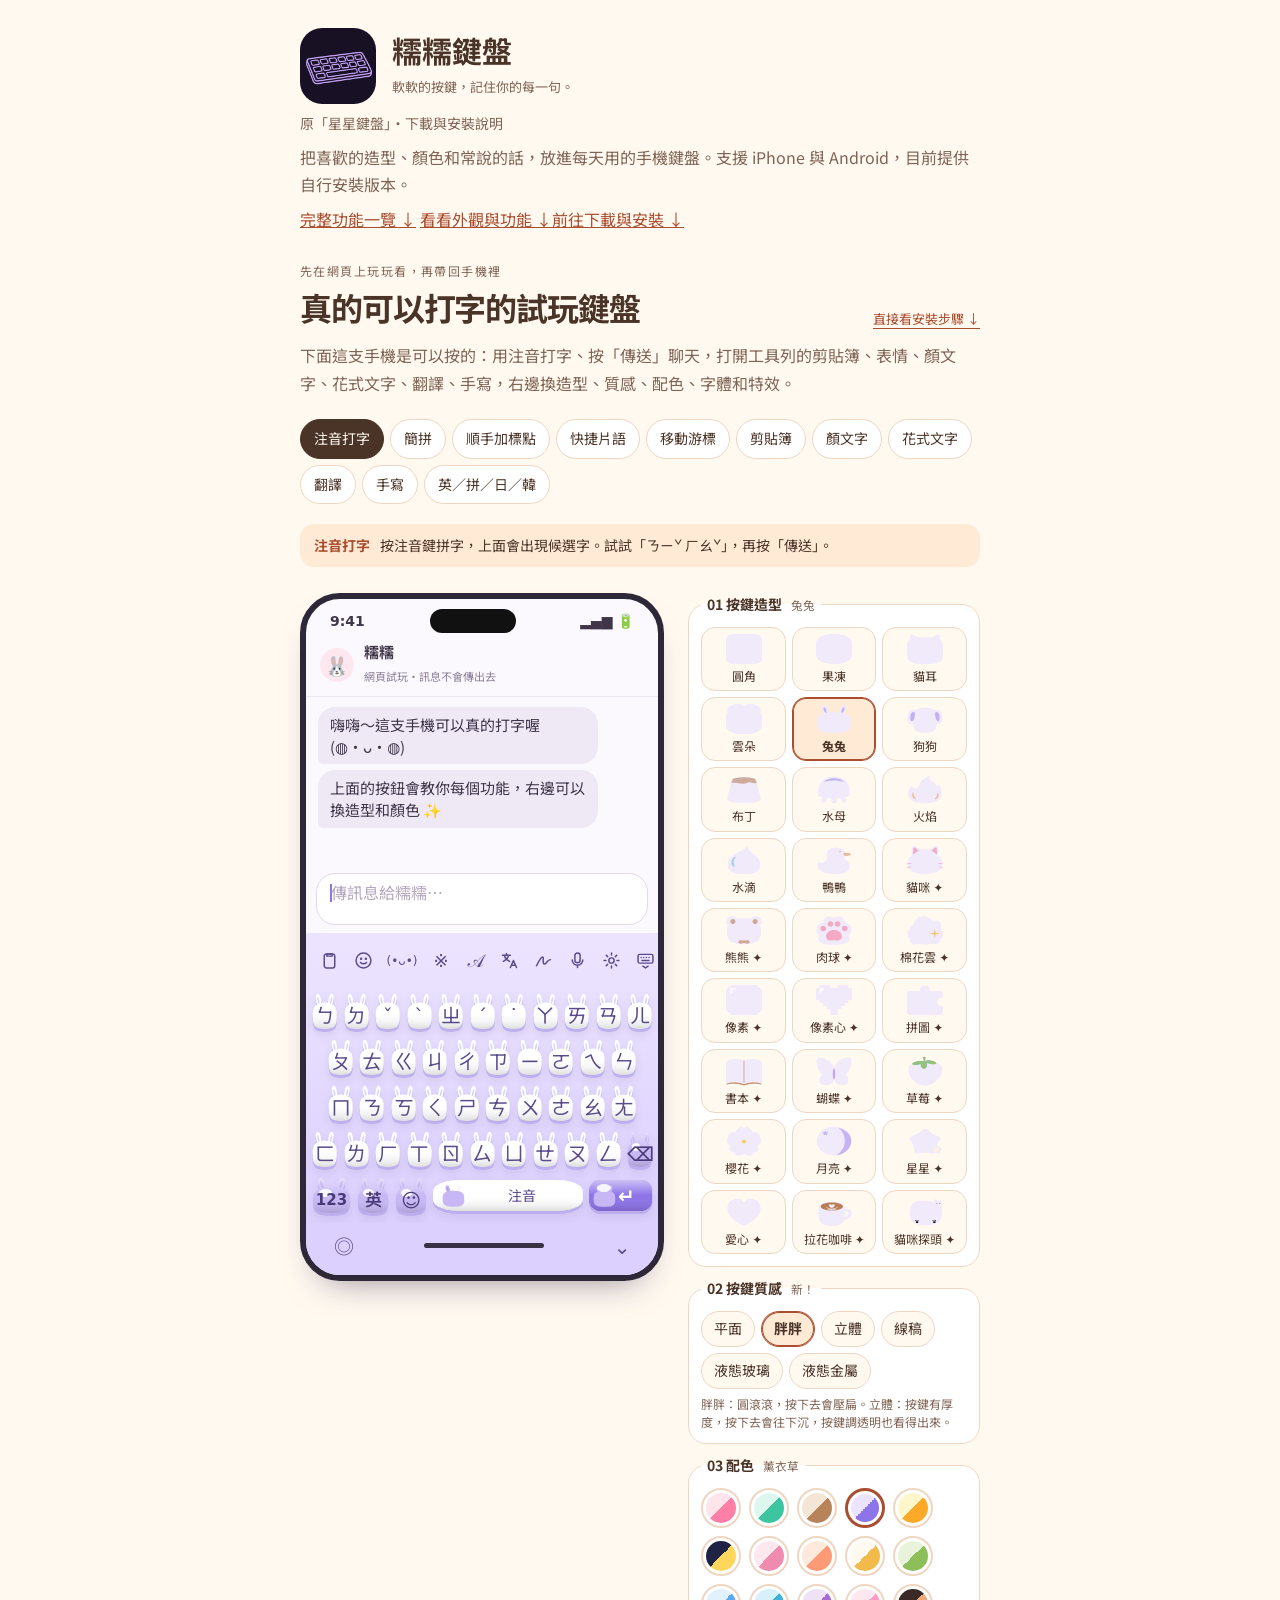
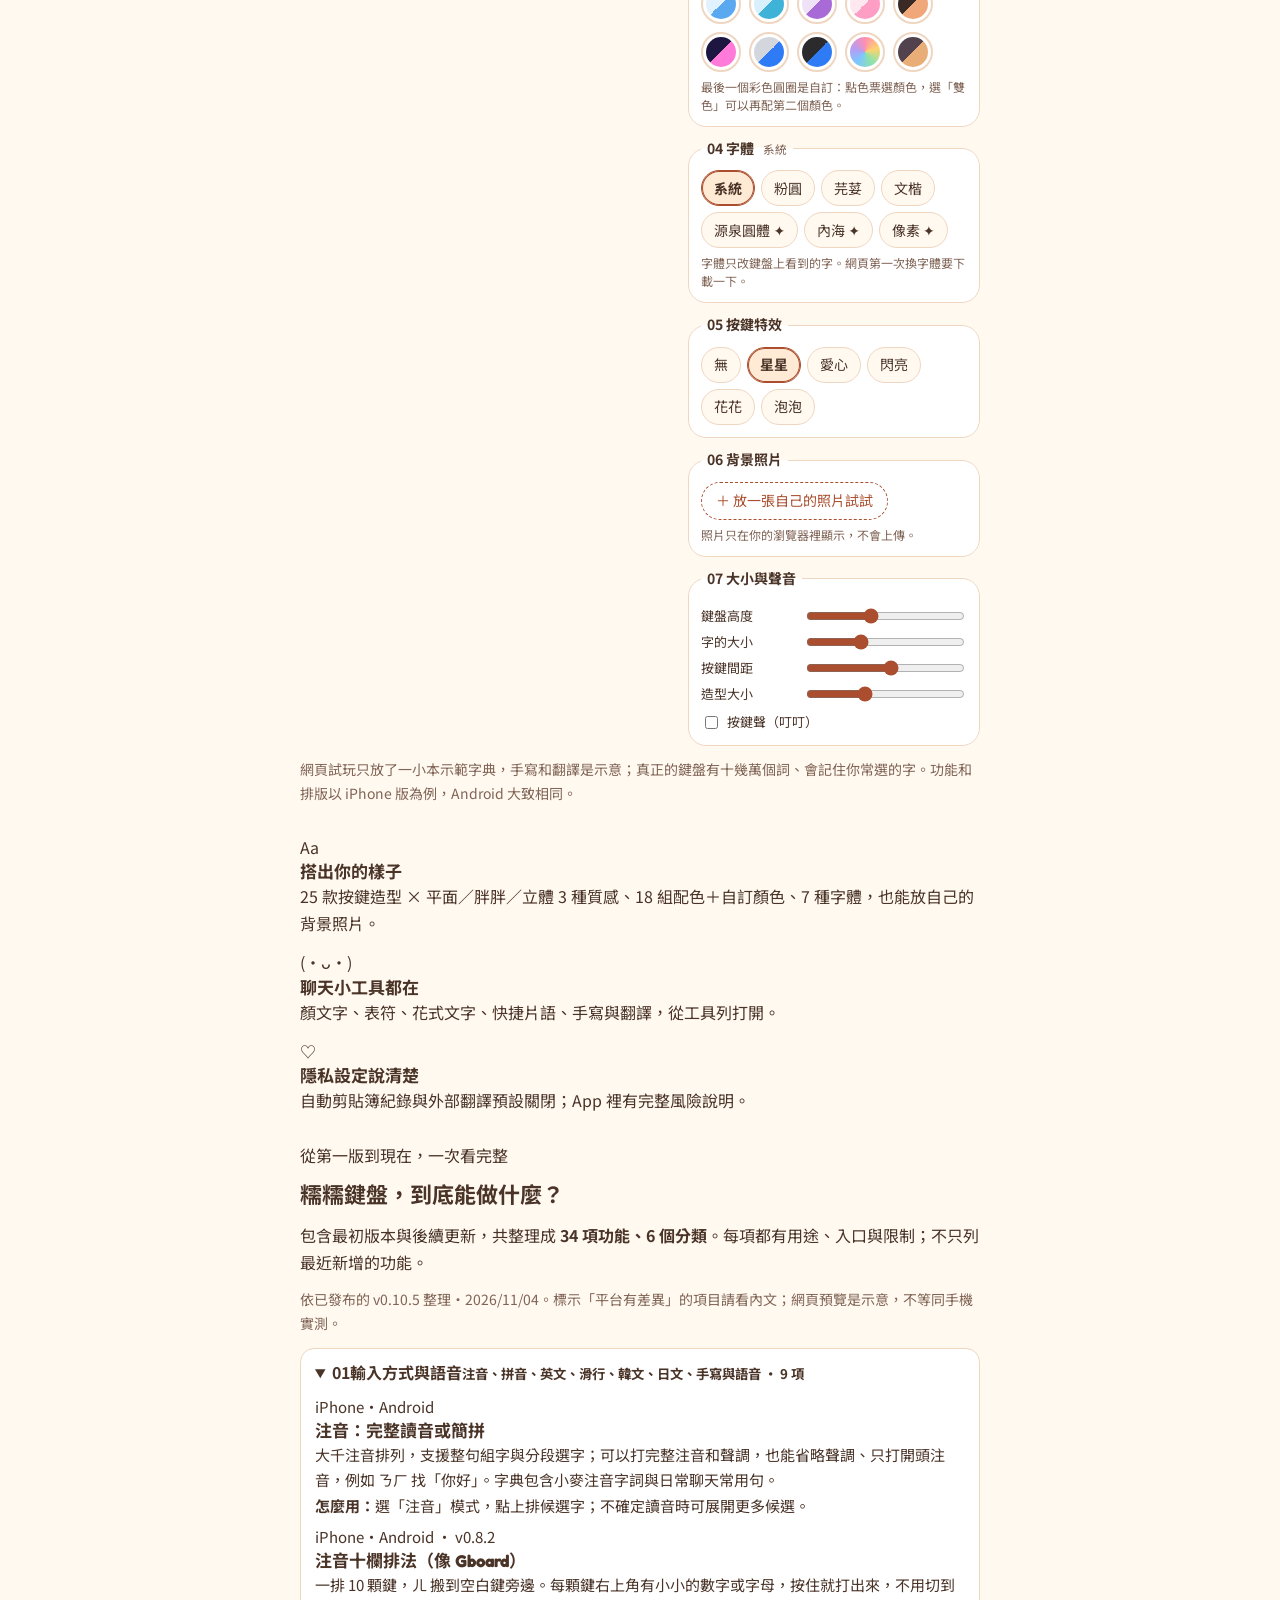
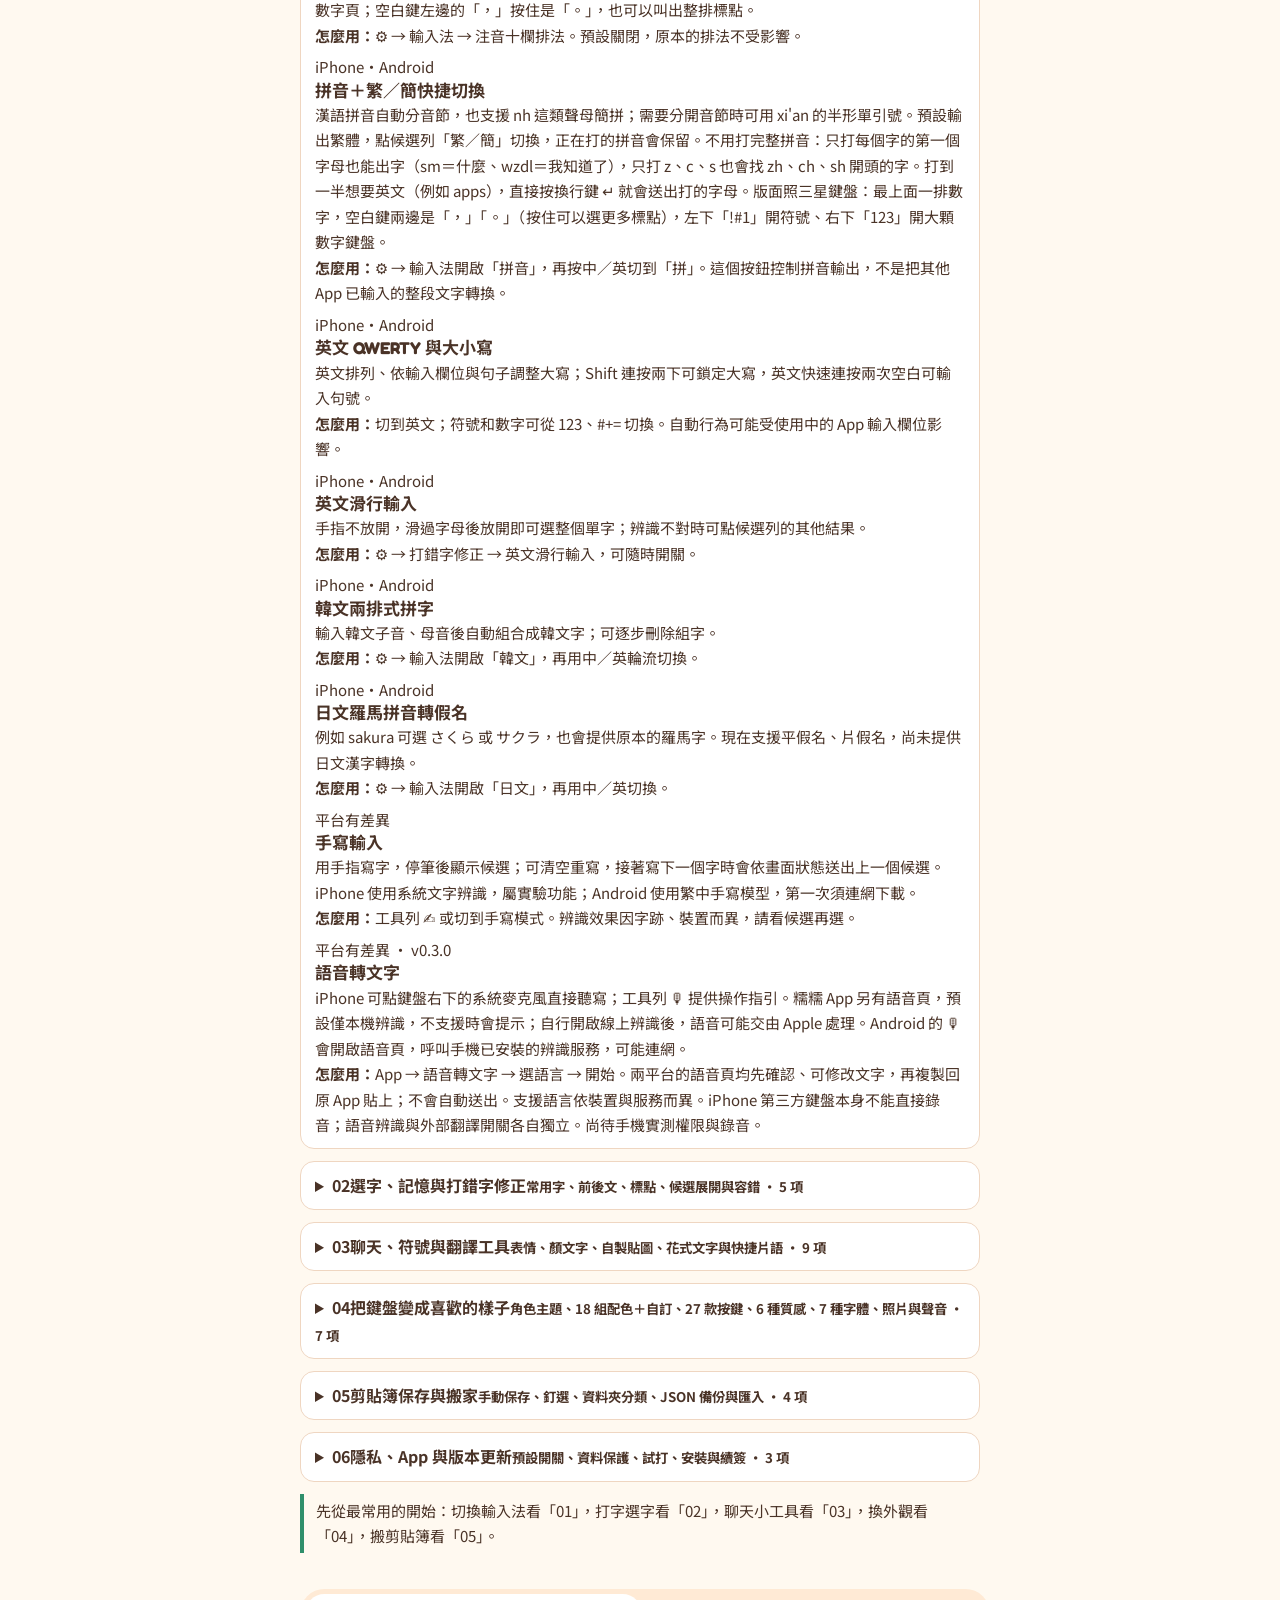
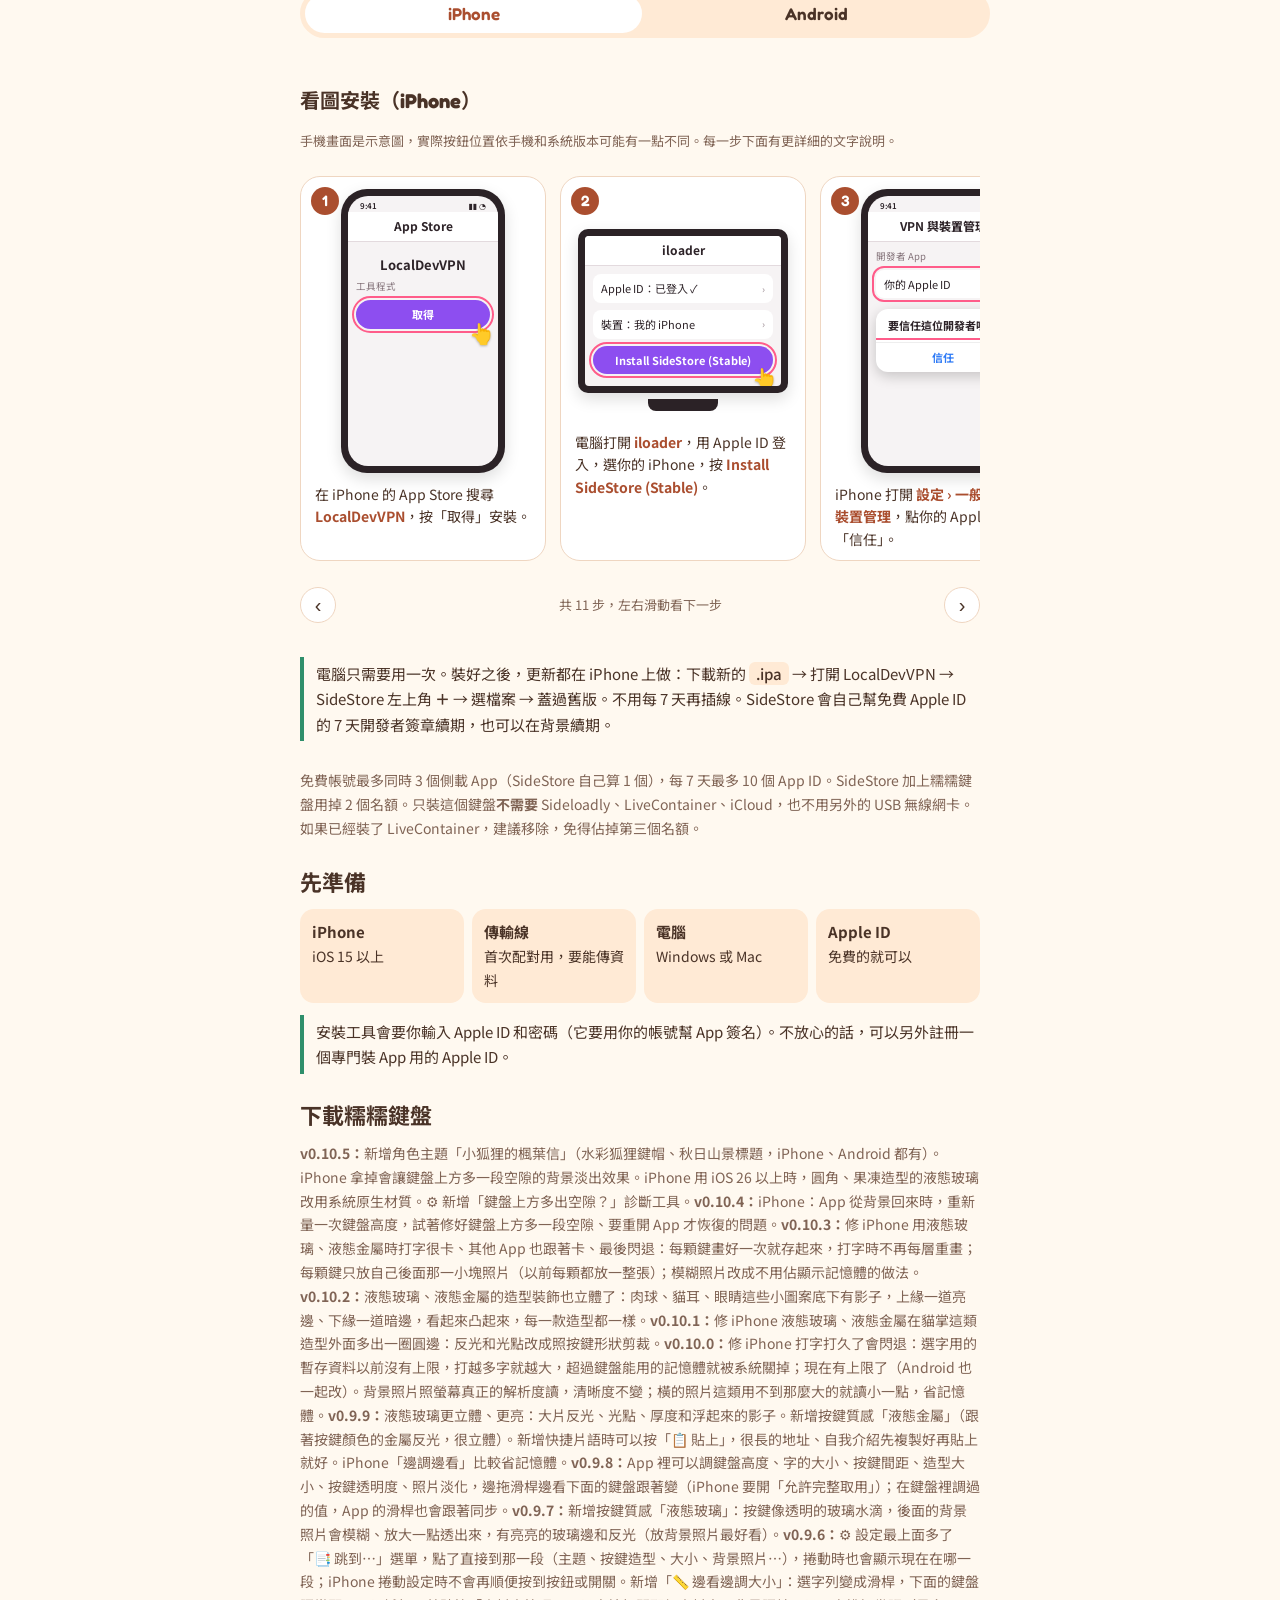
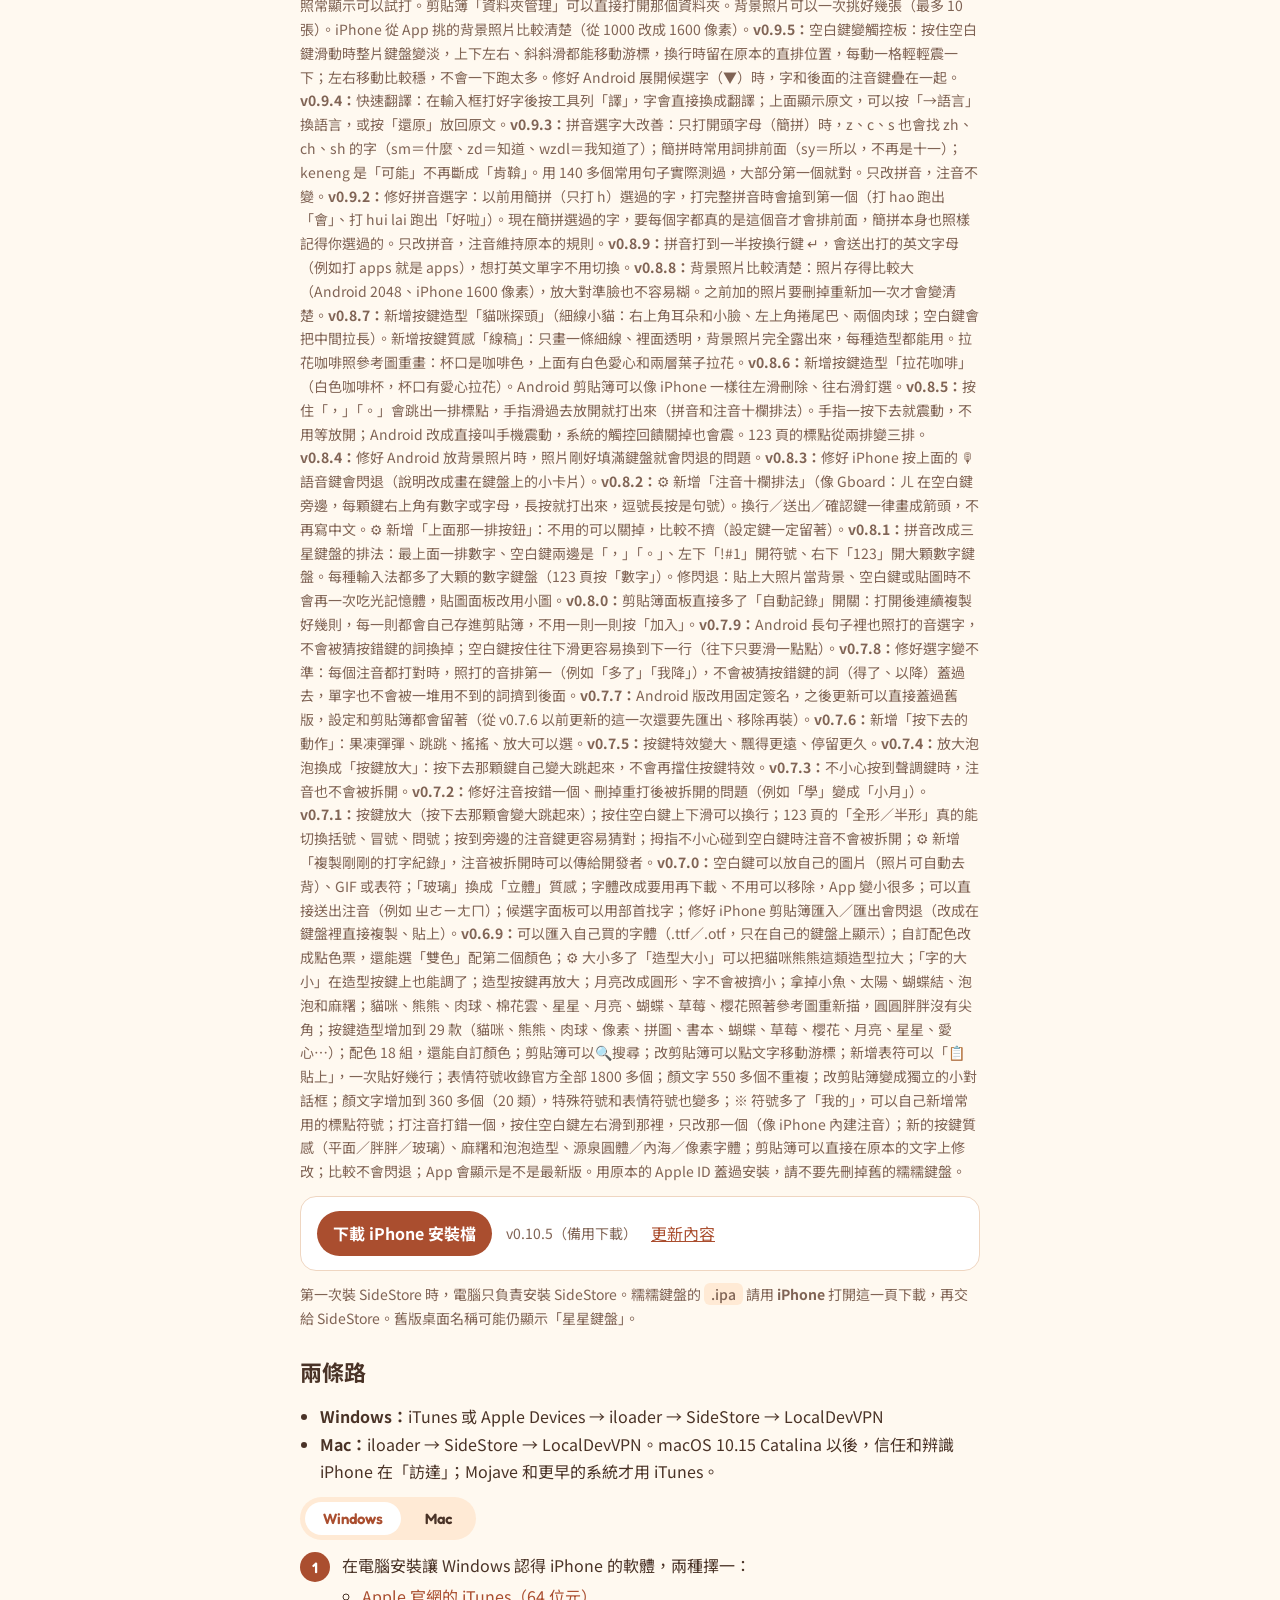
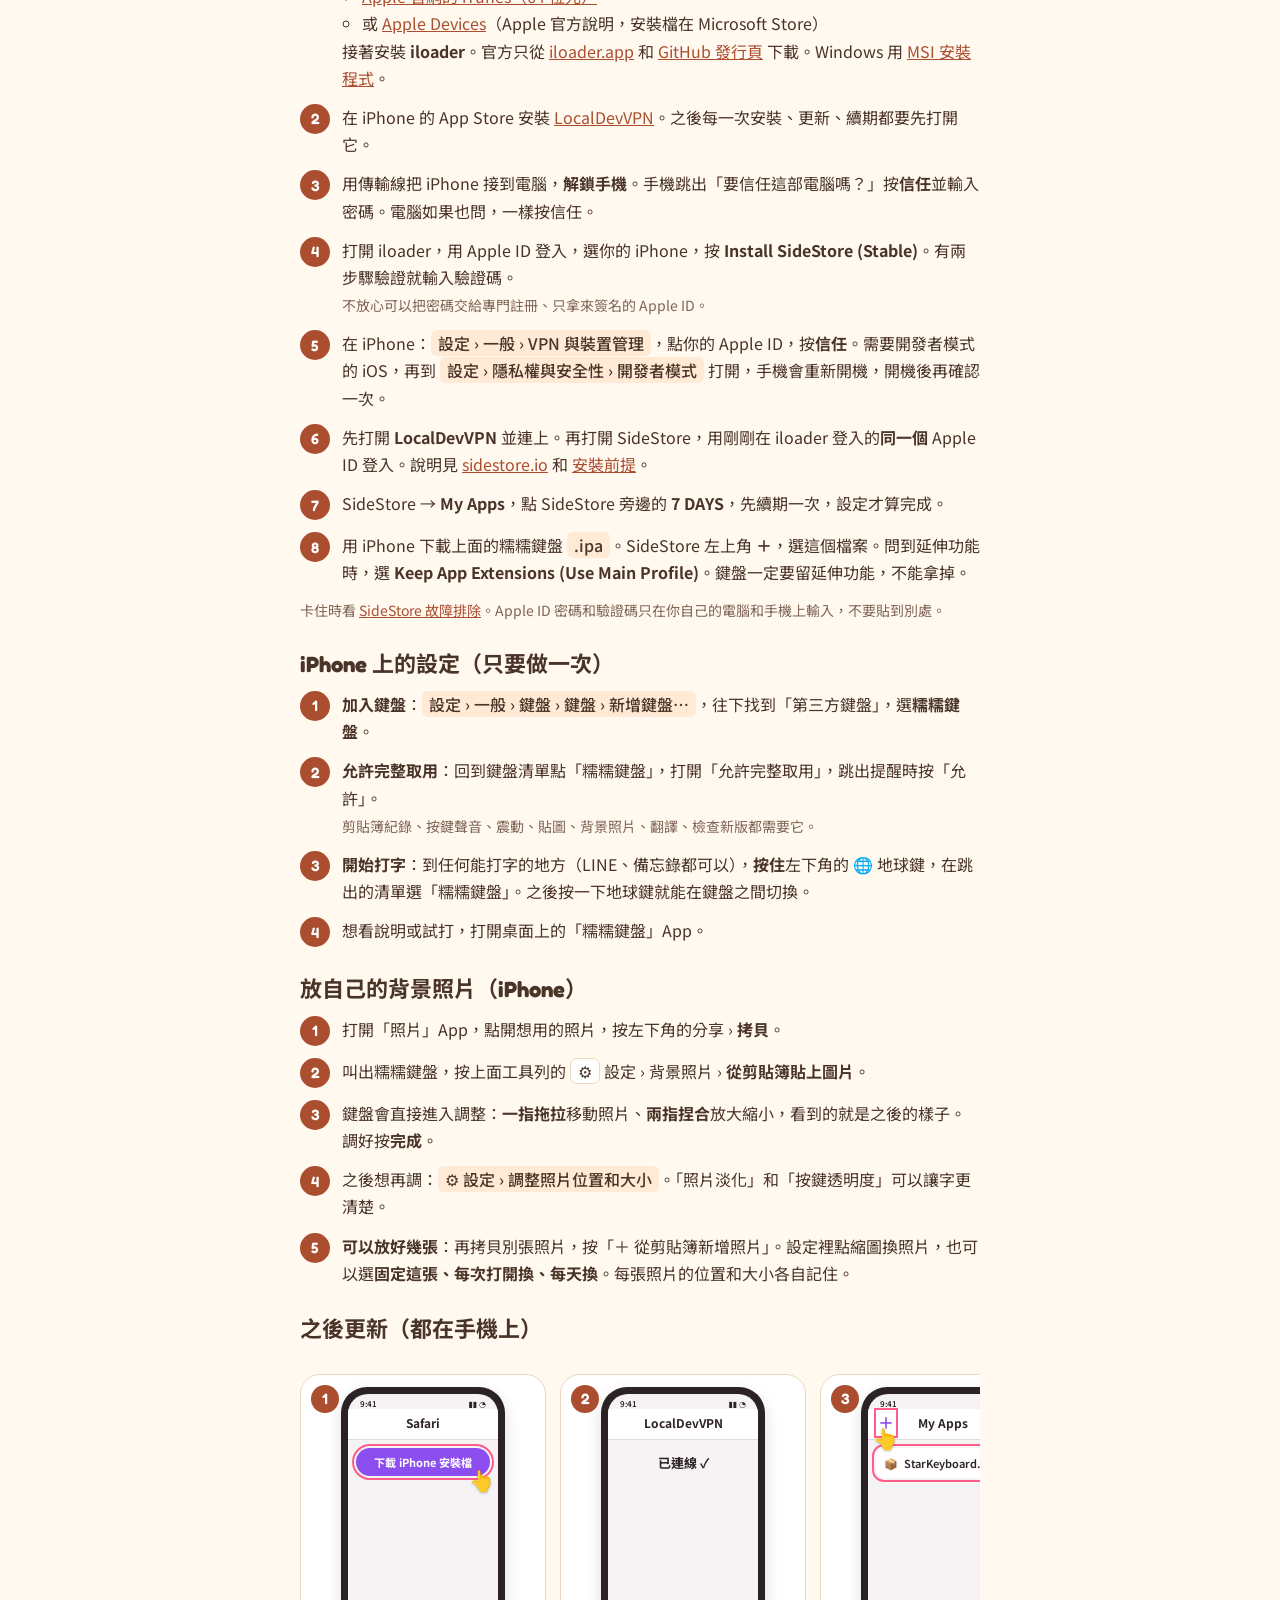
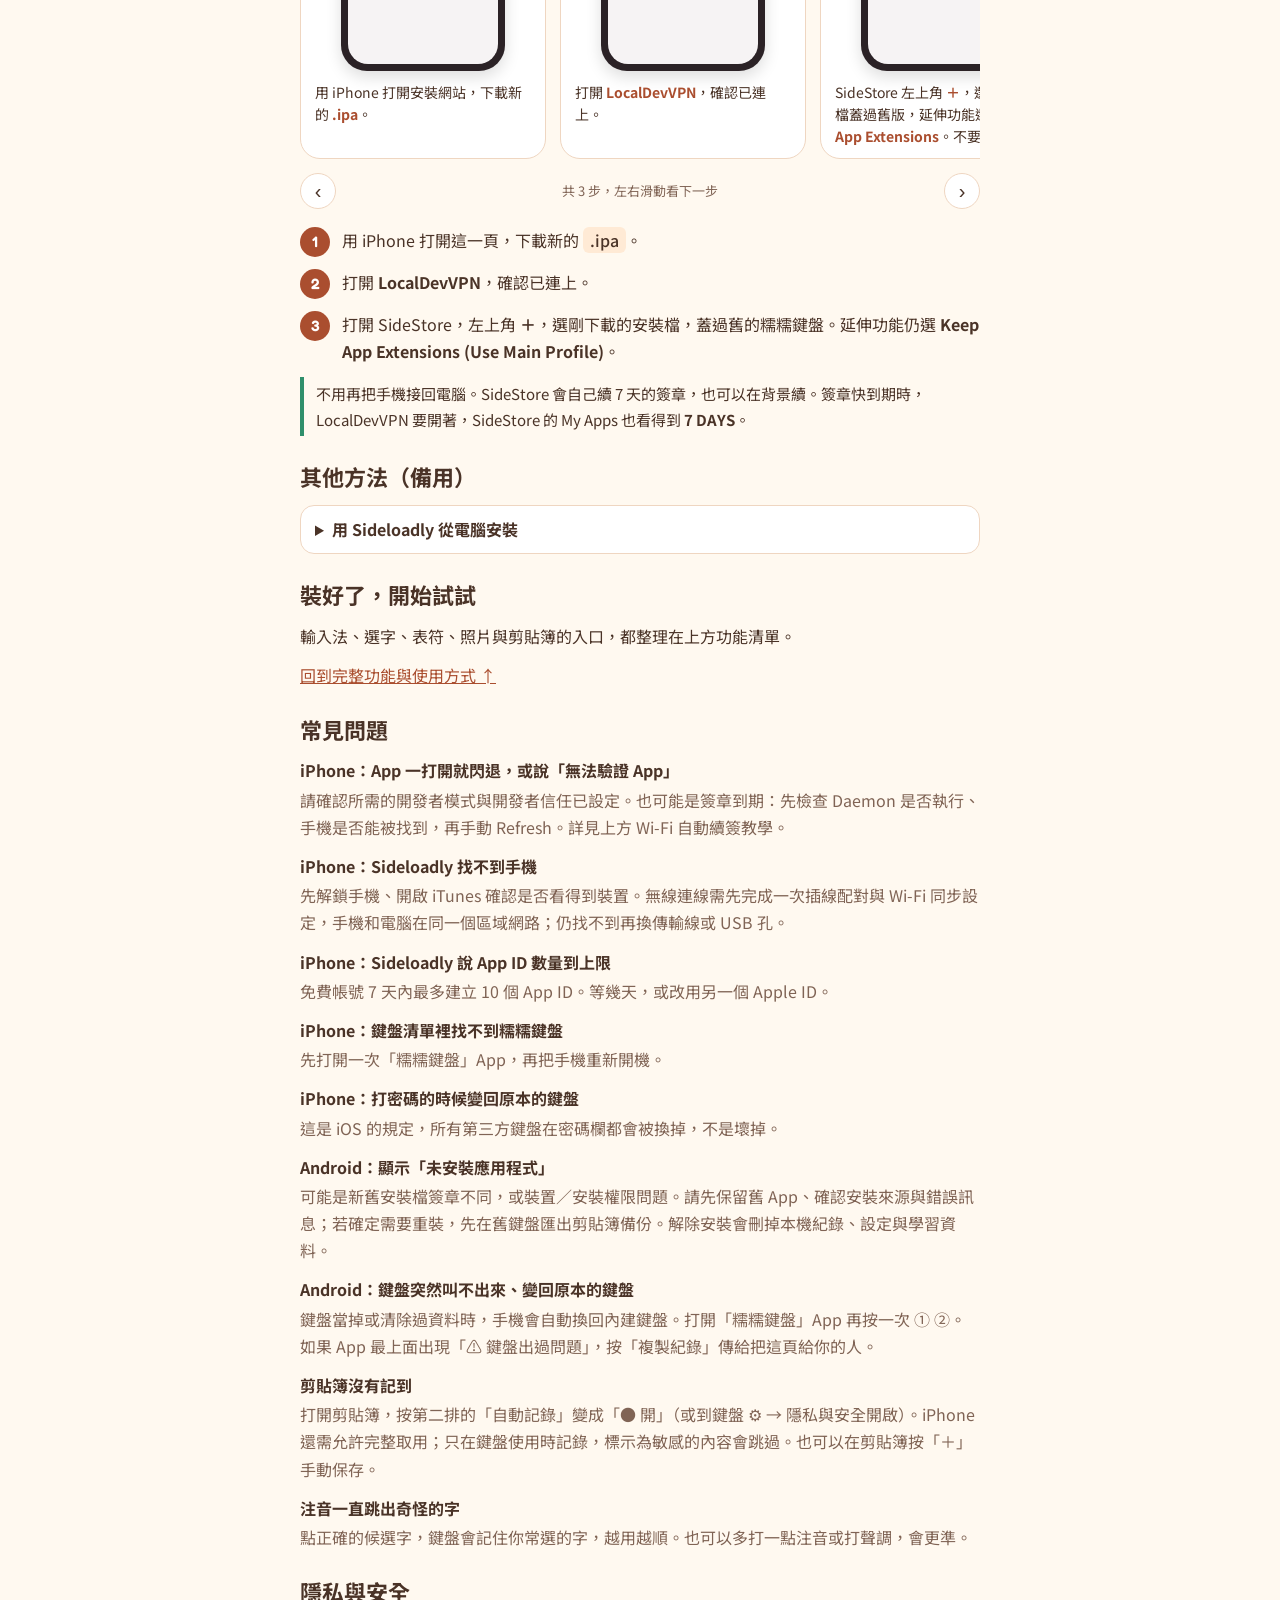
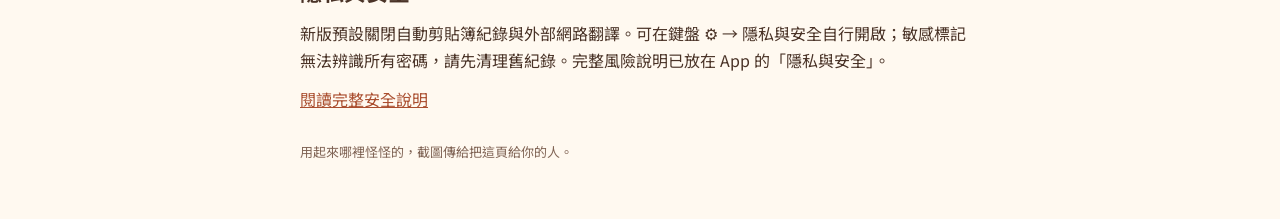
==== commit c4f1ff58: "v0.10.5：小狐狸主題做到 Android 和網站；iPhone 拿掉背景淡出（不再自己多一段空隙），移除無效的重量高度 Co-Authored-By: Claude Opus 5.5 <nore" ====
--- a/docs/index.html
+++ b/docs/index.html
@@ -199,7 +199,7 @@
 <p class="catalog-kicker">從第一版到現在，一次看完整</p>
 <h2 id="features-heading">糯糯鍵盤，到底能做什麼？</h2>
 <p>包含最初版本與後續更新，共整理成 <b>34 項功能、6 個分類</b>。每項都有用途、入口與限制；不只列最近新增的功能。</p>
-<p class="note">依已發布的 v0.10.4 整理・2026/11/04。標示「平台有差異」的項目請看內文；網頁預覽是示意，不等同手機實測。</p>
+<p class="note">依已發布的 v0.10.5 整理・2026/11/04。標示「平台有差異」的項目請看內文；網頁預覽是示意，不等同手機實測。</p>
 <div class="catalog-controls" hidden><button type="button" id="features-expand">全部展開</button><button type="button" id="features-collapse">全部收起</button></div>
 <details class="feature-group" id="features-input" open>
 <summary><span class="catalog-number">01</span><span><strong>輸入方式與語音</strong><small>注音、拼音、英文、滑行、韓文、日文、手寫與語音 · 9 項</small></span></summary><div class="catalog-cards">
@@ -234,7 +234,8 @@
 <article class="catalog-card"><span class="platform-badge">平台有差異</span><h3>多語翻譯與原文語言選擇</h3><p>可選原文語言或自動判斷，再翻成英、日、韓、繁中、簡中、法、德、西班牙、義大利、泰、越南、印尼文。點翻譯結果即可送出，也可回去修改原文。</p><p class="feature-location"><b>快速翻譯（v0.9.4）：</b>在聊天的輸入框先打好字，按工具列「譯」，輸入框裡的字會直接換成翻譯（像三星鍵盤）；上面會顯示原文，按「→語言」換語言、「還原」放回原文，直接打字就繼續。</p><p class="feature-location"><b>怎麼用：</b>輸入框沒有字時，工具列「譯」→ 從：原文語言／→ 目標語言 → 翻譯。iPhone 的系統翻譯需符合版本與語言資料條件；Android 可下載離線模型，但目前翻成繁中會走外部服務。外部 MyMemory 翻譯須先在 ⚙ → 隱私與安全開啟，最多傳送 450 字；預設關閉。</p></article>
 </div></details>
 <details class="feature-group" id="features-look">
-<summary><span class="catalog-number">04</span><span><strong>把鍵盤變成喜歡的樣子</strong><small>18 組配色＋自訂、27 款按鍵、6 種質感、7 種字體、照片與聲音 · 7 項</small></span></summary><div class="catalog-cards">
+<summary><span class="catalog-number">04</span><span><strong>把鍵盤變成喜歡的樣子</strong><small>角色主題、18 組配色＋自訂、27 款按鍵、6 種質感、7 種字體、照片與聲音 · 7 項</small></span></summary><div class="catalog-cards">
+<article class="catalog-card"><span class="platform-badge">iPhone・Android · v0.10.5</span><h3>角色主題：小狐狸的楓葉信</h3><p>水彩畫的狐狸鍵帽，戴著貝雷帽、楓葉、格紋圍巾和信封；空白鍵和換行鍵有自己的寬版圖，最上面是秋日山景標題。字還是程式畫的，字體、大小、間距、透明度和按鍵動作都照常能調；空白鍵也能放自己的圖。原本的造型、質感和背景照片會保留，切回其他主題就恢復。</p><p class="feature-location"><b>怎麼用：</b>⚙ → 主題 → 點「小狐狸的楓葉信」卡片。</p></article>
 <article class="catalog-card"><span class="platform-badge">iPhone・Android</span><h3>18 組主題配色＋自訂</h3><p>草莓牛奶、薄荷蘇打、奶茶布丁、薰衣草、檸檬小雞、星空夜、櫻花、蜜桃、奶油、抹茶、天空、海洋、葡萄、夢幻極光、可可、電玩霓虹、經典淺色、經典深色；最後的 🎨 自訂可以拖拉選顏色、濃淡和深淺色。工具列和面板會搭配底色，讓背景照片上的文字比較清楚。</p><p class="feature-location"><b>怎麼用：</b>⚙ → 主題，點選切換。iPhone 換主題時會保留設定捲動位置。</p></article>
 <article class="catalog-card"><span class="platform-badge">iPhone・Android</span><h3>27 款按鍵外貌</h3><p>圓角、果凍、貓耳、雲朵、兔兔、狗狗、布丁、水母、火焰、水滴、鴨鴨，以及貓咪、熊熊、肉球、像素、像素心、拼圖、書本、蝴蝶、草莓、櫻花、月亮、星星、愛心，和新的拉花咖啡（杯口有白色愛心拉花）、貓咪探頭（細線小貓：右上角耳朵和小臉、左上角捲尾巴、兩個肉球）。空白鍵通常會變成膠囊、左邊放同款小圖示；貓咪探頭的空白鍵是把同一隻貓的中間拉長。</p><p class="feature-location"><b>怎麼用：</b>⚙ → 按鍵造型；可搭配不同配色與照片，上方網頁預覽能先試看。</p></article>
 <article class="catalog-card"><span class="platform-badge">iPhone・Android</span><h3>6 種按鍵質感</h3><p>液態玻璃：按鍵像一顆鼓鼓的透明玻璃水滴，後面的背景照片會模糊、稍微放大透出來；亮亮的玻璃邊、上半部一大片反光、左上角一顆光點，邊緣往內暗一圈看得出厚度，底下有浮起來的影子。液態金屬（v0.9.9）：按鍵顏色做成一條一條明暗的金屬反光（像鉻、像水銀），上亮下暗的斜邊，一樣有大片反光和光點。平面：清爽乾淨。胖胖：圓滾滾有反光，按下去會被壓扁再彈回來。立體：按鍵有厚度，按下去會往下沉；按鍵調得很透明也看得出來。線稿（新）：只畫一條細細的外框，裡面透明，背景照片完全露出來；淺色主題是深灰線、深色主題是白線。每種造型都能配任何質感，例如「貓咪探頭＋線稿」。</p><p class="feature-location"><b>怎麼用：</b>⚙ → 按鍵質感。</p></article>
@@ -287,10 +288,10 @@
 
     <section>
       <h2>下載糯糯鍵盤</h2>
-      <p class="note"><b>v0.10.4：</b>iPhone：App 從背景回來時，重新量一次鍵盤高度，試著修好鍵盤上方多一段空隙、要重開 App 才恢復的問題。<b>v0.10.3：</b>修 iPhone 用液態玻璃、液態金屬時打字很卡、其他 App 也跟著卡、最後閃退：每顆鍵畫好一次就存起來，打字時不再每層重畫；每顆鍵只放自己後面那一小塊照片（以前每顆都放一整張）；模糊照片改成不用佔顯示記憶體的做法。<b>v0.10.2：</b>液態玻璃、液態金屬的造型裝飾也立體了：肉球、貓耳、眼睛這些小圖案底下有影子，上緣一道亮邊、下緣一道暗邊，看起來凸起來，每一款造型都一樣。<b>v0.10.1：</b>修 iPhone 液態玻璃、液態金屬在貓掌這類造型外面多出一圈圓邊：反光和光點改成照按鍵形狀剪裁。<b>v0.10.0：</b>修 iPhone 打字打久了會閃退：選字用的暫存資料以前沒有上限，打越多字就越大，超過鍵盤能用的記憶體就被系統關掉；現在有上限了（Android 也一起改）。背景照片照螢幕真正的解析度讀，清晰度不變；橫的照片這類用不到那麼大的就讀小一點，省記憶體。<b>v0.9.9：</b>液態玻璃更立體、更亮：大片反光、光點、厚度和浮起來的影子。新增按鍵質感「液態金屬」（跟著按鍵顏色的金屬反光，很立體）。新增快捷片語時可以按「📋 貼上」，很長的地址、自我介紹先複製好再貼上就好。iPhone「邊調邊看」比較省記憶體。<b>v0.9.8：</b>App 裡可以調鍵盤高度、字的大小、按鍵間距、造型大小、按鍵透明度、照片淡化，邊拖滑桿邊看下面的鍵盤跟著變（iPhone 要開「允許完整取用」）；在鍵盤裡調過的值，App 的滑桿也會跟著同步。<b>v0.9.7：</b>新增按鍵質感「液態玻璃」：按鍵像透明的玻璃水滴，後面的背景照片會模糊、放大一點透出來，有亮亮的玻璃邊和反光（放背景照片最好看）。<b>v0.9.6：</b>⚙ 設定最上面多了「📑 跳到…」選單，點了直接到那一段（主題、按鍵造型、大小、背景照片…），捲動時也會顯示現在在哪一段；iPhone 捲動設定時不會再順便按到按鈕或開關。新增「📏 邊看邊調大小」：選字列變成滑桿，下面的鍵盤照常顯示可以試打。剪貼簿「資料夾管理」可以直接打開那個資料夾。背景照片可以一次挑好幾張（最多 10 張）。iPhone 從 App 挑的背景照片比較清楚（從 1000 改成 1600 像素）。<b>v0.9.5：</b>空白鍵變觸控板：按住空白鍵滑動時整片鍵盤變淡，上下左右、斜斜滑都能移動游標，換行時留在原本的直排位置，每動一格輕輕震一下；左右移動比較穩，不會一下跑太多。修好 Android 展開候選字（▼）時，字和後面的注音鍵疊在一起。<b>v0.9.4：</b>快速翻譯：在輸入框打好字後按工具列「譯」，字會直接換成翻譯；上面顯示原文，可以按「→語言」換語言，或按「還原」放回原文。<b>v0.9.3：</b>拼音選字大改善：只打開頭字母（簡拼）時，z、c、s 也會找 zh、ch、sh 的字（sm＝什麼、zd＝知道、wzdl＝我知道了）；簡拼時常用詞排前面（sy＝所以，不再是十一）；keneng 是「可能」不再斷成「肯鞥」。用 140 多個常用句子實際測過，大部分第一個就對。只改拼音，注音不變。<b>v0.9.2：</b>修好拼音選字：以前用簡拼（只打 h）選過的字，打完整拼音時會搶到第一個（打 hao 跑出「會」、打 hui lai 跑出「好啦」）。現在簡拼選過的字，要每個字都真的是這個音才會排前面，簡拼本身也照樣記得你選過的。只改拼音，注音維持原本的規則。<b>v0.8.9：</b>拼音打到一半按換行鍵 ↵，會送出打的英文字母（例如打 apps 就是 apps），想打英文單字不用切換。<b>v0.8.8：</b>背景照片比較清楚：照片存得比較大（Android 2048、iPhone 1600 像素），放大對準臉也不容易糊。之前加的照片要刪掉重新加一次才會變清楚。<b>v0.8.7：</b>新增按鍵造型「貓咪探頭」（細線小貓：右上角耳朵和小臉、左上角捲尾巴、兩個肉球；空白鍵會把中間拉長）。新增按鍵質感「線稿」：只畫一條細線、裡面透明，背景照片完全露出來，每種造型都能用。拉花咖啡照參考圖重畫：杯口是咖啡色，上面有白色愛心和兩層葉子拉花。<b>v0.8.6：</b>新增按鍵造型「拉花咖啡」（白色咖啡杯，杯口有愛心拉花）。Android 剪貼簿可以像 iPhone 一樣往左滑刪除、往右滑釘選。<b>v0.8.5：</b>按住「，」「。」會跳出一排標點，手指滑過去放開就打出來（拼音和注音十欄排法）。手指一按下去就震動，不用等放開；Android 改成直接叫手機震動，系統的觸控回饋關掉也會震。123 頁的標點從兩排變三排。<b>v0.8.4：</b>修好 Android 放背景照片時，照片剛好填滿鍵盤就會閃退的問題。<b>v0.8.3：</b>修好 iPhone 按上面的 🎙 語音鍵會閃退（說明改成畫在鍵盤上的小卡片）。<b>v0.8.2：</b>⚙ 新增「注音十欄排法」（像 Gboard：ㄦ 在空白鍵旁邊，每顆鍵右上角有數字或字母，長按就打出來，逗號長按是句號）。換行／送出／確認鍵一律畫成箭頭，不再寫中文。⚙ 新增「上面那一排按鈕」：不用的可以關掉，比較不擠（設定鍵一定留著）。<b>v0.8.1：</b>拼音改成三星鍵盤的排法：最上面一排數字、空白鍵兩邊是「，」「。」、左下「!#1」開符號、右下「123」開大顆數字鍵盤。每種輸入法都多了大顆的數字鍵盤（123 頁按「數字」）。修閃退：貼上大照片當背景、空白鍵或貼圖時不會再一次吃光記憶體，貼圖面板改用小圖。<b>v0.8.0：</b>剪貼簿面板直接多了「自動記錄」開關：打開後連續複製好幾則，每一則都會自己存進剪貼簿，不用一則一則按「加入」。<b>v0.7.9：</b>Android 長句子裡也照打的音選字，不會被猜按錯鍵的詞換掉；空白鍵按住往下滑更容易換到下一行（往下只要滑一點點）。<b>v0.7.8：</b>修好選字變不準：每個注音都打對時，照打的音排第一（例如「多了」「我降」），不會被猜按錯鍵的詞（得了、以降）蓋過去，單字也不會被一堆用不到的詞擠到後面。<b>v0.7.7：</b>Android 版改用固定簽名，之後更新可以直接蓋過舊版，設定和剪貼簿都會留著（從 v0.7.6 以前更新的這一次還要先匯出、移除再裝）。<b>v0.7.6：</b>新增「按下去的動作」：果凍彈彈、跳跳、搖搖、放大可以選。<b>v0.7.5：</b>按鍵特效變大、飄得更遠、停留更久。<b>v0.7.4：</b>放大泡泡換成「按鍵放大」：按下去那顆鍵自己變大跳起來，不會再擋住按鍵特效。<b>v0.7.3：</b>不小心按到聲調鍵時，注音也不會被拆開。<b>v0.7.2：</b>修好注音按錯一個、刪掉重打後被拆開的問題（例如「學」變成「小月」）。<b>v0.7.1：</b>按鍵放大（按下去那顆會變大跳起來）；按住空白鍵上下滑可以換行；123 頁的「全形／半形」真的能切換括號、冒號、問號；按到旁邊的注音鍵更容易猜對；拇指不小心碰到空白鍵時注音不會被拆開；⚙ 新增「複製剛剛的打字紀錄」，注音被拆開時可以傳給開發者。<b>v0.7.0：</b>空白鍵可以放自己的圖片（照片可自動去背）、GIF 或表符；「玻璃」換成「立體」質感；字體改成要用再下載、不用可以移除，App 變小很多；可以直接送出注音（例如 ㄓㄜㄧㄤㄇ）；候選字面板可以用部首找字；修好 iPhone 剪貼簿匯入／匯出會閃退（改成在鍵盤裡直接複製、貼上）。<b>v0.6.9：</b>可以匯入自己買的字體（.ttf／.otf，只在自己的鍵盤上顯示）；自訂配色改成點色票，還能選「雙色」配第二個顏色；⚙ 大小多了「造型大小」可以把貓咪熊熊這類造型拉大；「字的大小」在造型按鍵上也能調了；造型按鍵再放大；月亮改成圓形、字不會被擠小；拿掉小魚、太陽、蝴蝶結、泡泡和麻糬；貓咪、熊熊、肉球、棉花雲、星星、月亮、蝴蝶、草莓、櫻花照著參考圖重新描，圓圓胖胖沒有尖角；按鍵造型增加到 29 款（貓咪、熊熊、肉球、像素、拼圖、書本、蝴蝶、草莓、櫻花、月亮、星星、愛心…）；配色 18 組，還能自訂顏色；剪貼簿可以🔍搜尋；改剪貼簿可以點文字移動游標；新增表符可以「📋 貼上」，一次貼好幾行；表情符號收錄官方全部 1800 多個；顏文字 550 多個不重複；改剪貼簿變成獨立的小對話框；顏文字增加到 360 多個（20 類），特殊符號和表情符號也變多；※ 符號多了「我的」，可以自己新增常用的標點符號；打注音打錯一個，按住空白鍵左右滑到那裡，只改那一個（像 iPhone 內建注音）；新的按鍵質感（平面／胖胖／玻璃）、麻糬和泡泡造型、源泉圓體／內海／像素字體；剪貼簿可以直接在原本的文字上修改；比較不會閃退；App 會顯示是不是最新版。用原本的 Apple ID 蓋過安裝，請不要先刪掉舊的糯糯鍵盤。</p>
+      <p class="note"><b>v0.10.5：</b>新增角色主題「小狐狸的楓葉信」（水彩狐狸鍵帽、秋日山景標題，iPhone、Android 都有）。iPhone 拿掉會讓鍵盤上方多一段空隙的背景淡出效果。iPhone 用 iOS 26 以上時，圓角、果凍造型的液態玻璃改用系統原生材質。⚙ 新增「鍵盤上方多出空隙？」診斷工具。<b>v0.10.4：</b>iPhone：App 從背景回來時，重新量一次鍵盤高度，試著修好鍵盤上方多一段空隙、要重開 App 才恢復的問題。<b>v0.10.3：</b>修 iPhone 用液態玻璃、液態金屬時打字很卡、其他 App 也跟著卡、最後閃退：每顆鍵畫好一次就存起來，打字時不再每層重畫；每顆鍵只放自己後面那一小塊照片（以前每顆都放一整張）；模糊照片改成不用佔顯示記憶體的做法。<b>v0.10.2：</b>液態玻璃、液態金屬的造型裝飾也立體了：肉球、貓耳、眼睛這些小圖案底下有影子，上緣一道亮邊、下緣一道暗邊，看起來凸起來，每一款造型都一樣。<b>v0.10.1：</b>修 iPhone 液態玻璃、液態金屬在貓掌這類造型外面多出一圈圓邊：反光和光點改成照按鍵形狀剪裁。<b>v0.10.0：</b>修 iPhone 打字打久了會閃退：選字用的暫存資料以前沒有上限，打越多字就越大，超過鍵盤能用的記憶體就被系統關掉；現在有上限了（Android 也一起改）。背景照片照螢幕真正的解析度讀，清晰度不變；橫的照片這類用不到那麼大的就讀小一點，省記憶體。<b>v0.9.9：</b>液態玻璃更立體、更亮：大片反光、光點、厚度和浮起來的影子。新增按鍵質感「液態金屬」（跟著按鍵顏色的金屬反光，很立體）。新增快捷片語時可以按「📋 貼上」，很長的地址、自我介紹先複製好再貼上就好。iPhone「邊調邊看」比較省記憶體。<b>v0.9.8：</b>App 裡可以調鍵盤高度、字的大小、按鍵間距、造型大小、按鍵透明度、照片淡化，邊拖滑桿邊看下面的鍵盤跟著變（iPhone 要開「允許完整取用」）；在鍵盤裡調過的值，App 的滑桿也會跟著同步。<b>v0.9.7：</b>新增按鍵質感「液態玻璃」：按鍵像透明的玻璃水滴，後面的背景照片會模糊、放大一點透出來，有亮亮的玻璃邊和反光（放背景照片最好看）。<b>v0.9.6：</b>⚙ 設定最上面多了「📑 跳到…」選單，點了直接到那一段（主題、按鍵造型、大小、背景照片…），捲動時也會顯示現在在哪一段；iPhone 捲動設定時不會再順便按到按鈕或開關。新增「📏 邊看邊調大小」：選字列變成滑桿，下面的鍵盤照常顯示可以試打。剪貼簿「資料夾管理」可以直接打開那個資料夾。背景照片可以一次挑好幾張（最多 10 張）。iPhone 從 App 挑的背景照片比較清楚（從 1000 改成 1600 像素）。<b>v0.9.5：</b>空白鍵變觸控板：按住空白鍵滑動時整片鍵盤變淡，上下左右、斜斜滑都能移動游標，換行時留在原本的直排位置，每動一格輕輕震一下；左右移動比較穩，不會一下跑太多。修好 Android 展開候選字（▼）時，字和後面的注音鍵疊在一起。<b>v0.9.4：</b>快速翻譯：在輸入框打好字後按工具列「譯」，字會直接換成翻譯；上面顯示原文，可以按「→語言」換語言，或按「還原」放回原文。<b>v0.9.3：</b>拼音選字大改善：只打開頭字母（簡拼）時，z、c、s 也會找 zh、ch、sh 的字（sm＝什麼、zd＝知道、wzdl＝我知道了）；簡拼時常用詞排前面（sy＝所以，不再是十一）；keneng 是「可能」不再斷成「肯鞥」。用 140 多個常用句子實際測過，大部分第一個就對。只改拼音，注音不變。<b>v0.9.2：</b>修好拼音選字：以前用簡拼（只打 h）選過的字，打完整拼音時會搶到第一個（打 hao 跑出「會」、打 hui lai 跑出「好啦」）。現在簡拼選過的字，要每個字都真的是這個音才會排前面，簡拼本身也照樣記得你選過的。只改拼音，注音維持原本的規則。<b>v0.8.9：</b>拼音打到一半按換行鍵 ↵，會送出打的英文字母（例如打 apps 就是 apps），想打英文單字不用切換。<b>v0.8.8：</b>背景照片比較清楚：照片存得比較大（Android 2048、iPhone 1600 像素），放大對準臉也不容易糊。之前加的照片要刪掉重新加一次才會變清楚。<b>v0.8.7：</b>新增按鍵造型「貓咪探頭」（細線小貓：右上角耳朵和小臉、左上角捲尾巴、兩個肉球；空白鍵會把中間拉長）。新增按鍵質感「線稿」：只畫一條細線、裡面透明，背景照片完全露出來，每種造型都能用。拉花咖啡照參考圖重畫：杯口是咖啡色，上面有白色愛心和兩層葉子拉花。<b>v0.8.6：</b>新增按鍵造型「拉花咖啡」（白色咖啡杯，杯口有愛心拉花）。Android 剪貼簿可以像 iPhone 一樣往左滑刪除、往右滑釘選。<b>v0.8.5：</b>按住「，」「。」會跳出一排標點，手指滑過去放開就打出來（拼音和注音十欄排法）。手指一按下去就震動，不用等放開；Android 改成直接叫手機震動，系統的觸控回饋關掉也會震。123 頁的標點從兩排變三排。<b>v0.8.4：</b>修好 Android 放背景照片時，照片剛好填滿鍵盤就會閃退的問題。<b>v0.8.3：</b>修好 iPhone 按上面的 🎙 語音鍵會閃退（說明改成畫在鍵盤上的小卡片）。<b>v0.8.2：</b>⚙ 新增「注音十欄排法」（像 Gboard：ㄦ 在空白鍵旁邊，每顆鍵右上角有數字或字母，長按就打出來，逗號長按是句號）。換行／送出／確認鍵一律畫成箭頭，不再寫中文。⚙ 新增「上面那一排按鈕」：不用的可以關掉，比較不擠（設定鍵一定留著）。<b>v0.8.1：</b>拼音改成三星鍵盤的排法：最上面一排數字、空白鍵兩邊是「，」「。」、左下「!#1」開符號、右下「123」開大顆數字鍵盤。每種輸入法都多了大顆的數字鍵盤（123 頁按「數字」）。修閃退：貼上大照片當背景、空白鍵或貼圖時不會再一次吃光記憶體，貼圖面板改用小圖。<b>v0.8.0：</b>剪貼簿面板直接多了「自動記錄」開關：打開後連續複製好幾則，每一則都會自己存進剪貼簿，不用一則一則按「加入」。<b>v0.7.9：</b>Android 長句子裡也照打的音選字，不會被猜按錯鍵的詞換掉；空白鍵按住往下滑更容易換到下一行（往下只要滑一點點）。<b>v0.7.8：</b>修好選字變不準：每個注音都打對時，照打的音排第一（例如「多了」「我降」），不會被猜按錯鍵的詞（得了、以降）蓋過去，單字也不會被一堆用不到的詞擠到後面。<b>v0.7.7：</b>Android 版改用固定簽名，之後更新可以直接蓋過舊版，設定和剪貼簿都會留著（從 v0.7.6 以前更新的這一次還要先匯出、移除再裝）。<b>v0.7.6：</b>新增「按下去的動作」：果凍彈彈、跳跳、搖搖、放大可以選。<b>v0.7.5：</b>按鍵特效變大、飄得更遠、停留更久。<b>v0.7.4：</b>放大泡泡換成「按鍵放大」：按下去那顆鍵自己變大跳起來，不會再擋住按鍵特效。<b>v0.7.3：</b>不小心按到聲調鍵時，注音也不會被拆開。<b>v0.7.2：</b>修好注音按錯一個、刪掉重打後被拆開的問題（例如「學」變成「小月」）。<b>v0.7.1：</b>按鍵放大（按下去那顆會變大跳起來）；按住空白鍵上下滑可以換行；123 頁的「全形／半形」真的能切換括號、冒號、問號；按到旁邊的注音鍵更容易猜對；拇指不小心碰到空白鍵時注音不會被拆開；⚙ 新增「複製剛剛的打字紀錄」，注音被拆開時可以傳給開發者。<b>v0.7.0：</b>空白鍵可以放自己的圖片（照片可自動去背）、GIF 或表符；「玻璃」換成「立體」質感；字體改成要用再下載、不用可以移除，App 變小很多；可以直接送出注音（例如 ㄓㄜㄧㄤㄇ）；候選字面板可以用部首找字；修好 iPhone 剪貼簿匯入／匯出會閃退（改成在鍵盤裡直接複製、貼上）。<b>v0.6.9：</b>可以匯入自己買的字體（.ttf／.otf，只在自己的鍵盤上顯示）；自訂配色改成點色票，還能選「雙色」配第二個顏色；⚙ 大小多了「造型大小」可以把貓咪熊熊這類造型拉大；「字的大小」在造型按鍵上也能調了；造型按鍵再放大；月亮改成圓形、字不會被擠小；拿掉小魚、太陽、蝴蝶結、泡泡和麻糬；貓咪、熊熊、肉球、棉花雲、星星、月亮、蝴蝶、草莓、櫻花照著參考圖重新描，圓圓胖胖沒有尖角；按鍵造型增加到 29 款（貓咪、熊熊、肉球、像素、拼圖、書本、蝴蝶、草莓、櫻花、月亮、星星、愛心…）；配色 18 組，還能自訂顏色；剪貼簿可以🔍搜尋；改剪貼簿可以點文字移動游標；新增表符可以「📋 貼上」，一次貼好幾行；表情符號收錄官方全部 1800 多個；顏文字 550 多個不重複；改剪貼簿變成獨立的小對話框；顏文字增加到 360 多個（20 類），特殊符號和表情符號也變多；※ 符號多了「我的」，可以自己新增常用的標點符號；打注音打錯一個，按住空白鍵左右滑到那裡，只改那一個（像 iPhone 內建注音）；新的按鍵質感（平面／胖胖／玻璃）、麻糬和泡泡造型、源泉圓體／內海／像素字體；剪貼簿可以直接在原本的文字上修改；比較不會閃退；App 會顯示是不是最新版。用原本的 Apple ID 蓋過安裝，請不要先刪掉舊的糯糯鍵盤。</p>
       <div class="download">
         <a id="download-iphone" class="btn" href="https://github.com/z3332111-cloud/StarKeyboard/releases/download/build-53/StarKeyboard.ipa">下載 iPhone 安裝檔</a>
-        <span id="version-iphone" class="note" aria-live="polite">v0.10.4（備用下載）</span>
+        <span id="version-iphone" class="note" aria-live="polite">v0.10.5（備用下載）</span>
         <a id="release-iphone" href="https://github.com/z3332111-cloud/StarKeyboard/releases/tag/build-53">更新內容</a>
       </div>
       <p class="note">第一次裝 SideStore 時，電腦只負責安裝 SideStore。糯糯鍵盤的 <span class="path">.ipa</span> 請用 <b>iPhone</b> 打開這一頁下載，再交給 SideStore。舊版桌面名稱可能仍顯示「星星鍵盤」。</p>
@@ -419,7 +420,7 @@
       <h2>下載並安裝</h2>
       <div class="download">
         <a id="download-android" class="btn" href="https://github.com/z3332111-cloud/StarKeyboard/releases/download/android-45/StarKeyboard.apk">下載 Android 安裝檔</a>
-        <span id="version-android" class="note" aria-live="polite">v0.10.4（備用下載）</span>
+        <span id="version-android" class="note" aria-live="polite">v0.10.5（備用下載）</span>
         <a id="release-android" href="https://github.com/z3332111-cloud/StarKeyboard/releases/tag/android-45">更新內容</a>
         <span class="note">本頁會自動取得最新已發布版本；新版打包完成後，重新開啟此頁即可。各版本的更新內容在 <a href="https://github.com/z3332111-cloud/StarKeyboard/releases">所有版本</a>（名稱有「Android」的）。</span>
       </div>
--- a/docs/sim.css
+++ b/docs/sim.css
@@ -207,6 +207,15 @@
 .sim-targets button::before { content: ''; display: inline-block; width: 12px; height: 12px; border-radius: 50%; background: var(--dot, #ccc); border: 2px solid #fff; vertical-align: -2px; margin-right: 6px; }
 
 /* 立體：按鍵有厚度（側面是按鍵顏色調暗），按下去往下沉 */
+/* 主題：小狐狸的楓葉信（水彩鍵帽、深紫紙感背景、山景標題） */
+.sim-phone[data-fox="1"] .sim-keyboard { background: #453843 url(sim-fox/paper.png) center bottom / 100% auto; }
+.sim-phone[data-fox="1"] .sim-keyboard::before { content: '小狐狸的楓葉信'; display: flex; align-items: center; justify-content: center; aspect-ratio: 100 / 15; background: url(sim-fox/paper.png) center top / 100% auto; color: #674838; font-weight: 700; font-size: 15px; }
+.sim-phone[data-fox="1"] .sim-key svg.shape, .sim-phone[data-fox="1"] .sim-key .gloss, .sim-phone[data-fox="1"] .sim-key .shade, .sim-phone[data-fox="1"] .sim-key .badge { display: none !important; }
+.sim-phone[data-fox="1"] .sim-key .lbl { font-weight: 700; top: 46%; }
+.sim-phone[data-fox="1"] .sim-key.down > .face { transform: scale(.96); opacity: .82; }
+.sim-key .fox-art { position: absolute; inset: -3px -2px; pointer-events: none; background: url(sim-fox/keycaps.png) no-repeat; background-size: 300% 300%; }
+.sim-key .fox-art.wide { background-image: url(sim-fox/wide.png); background-size: 104.17% 250%; }
+
 /* 質感：液態玻璃（淡淡的顏色、亮亮的玻璃邊、上緣一道反光；手機上還會透出模糊放大的背景照片） */
 .sim-phone[data-finish="liquid"] .sim-key svg.shape { fill-opacity: .42; --body-stroke: rgba(255,255,255,.95); --body-sw: 1.7; filter: drop-shadow(0 2px 0 #0000002a) drop-shadow(0 4px 4px #00000024); }
 .sim-phone[data-finish="liquid"] .sim-key svg.shape use.shade { --key: url(#sim-shade-liquid); display: inline !important; }
